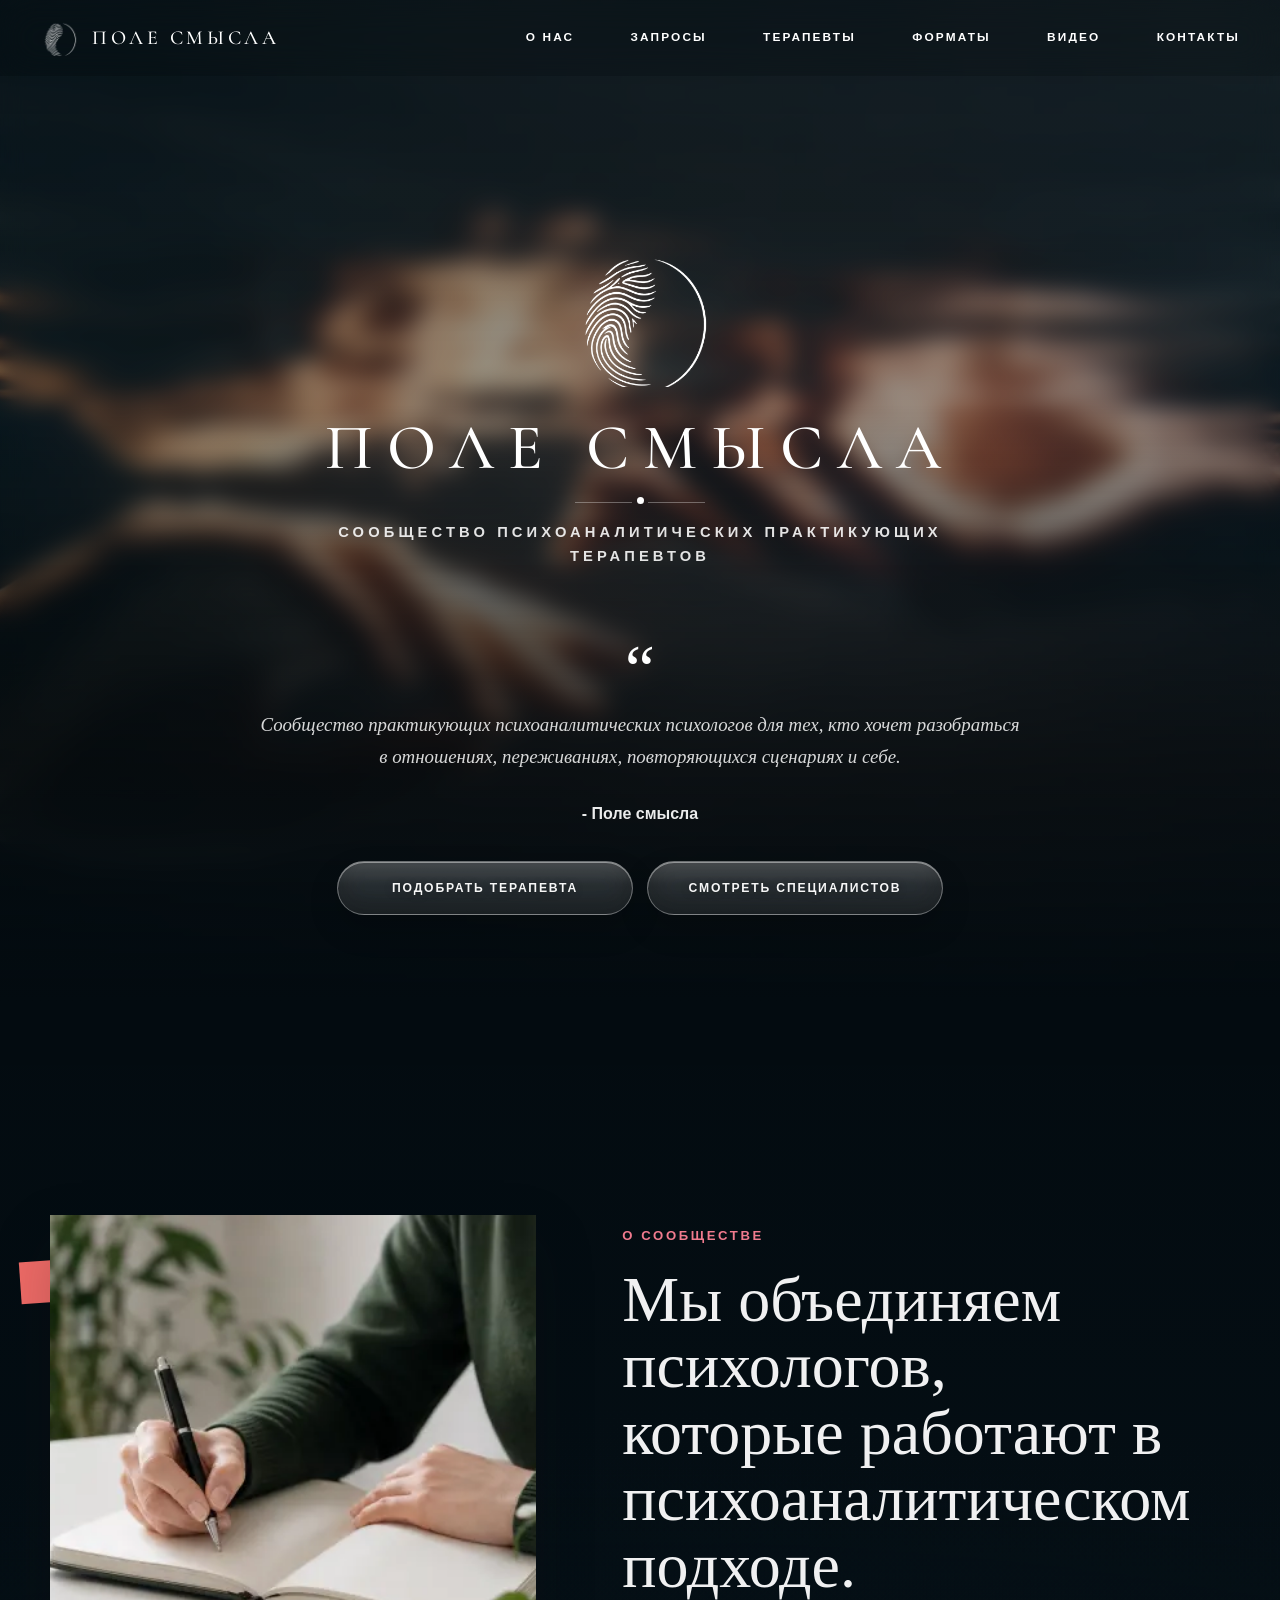
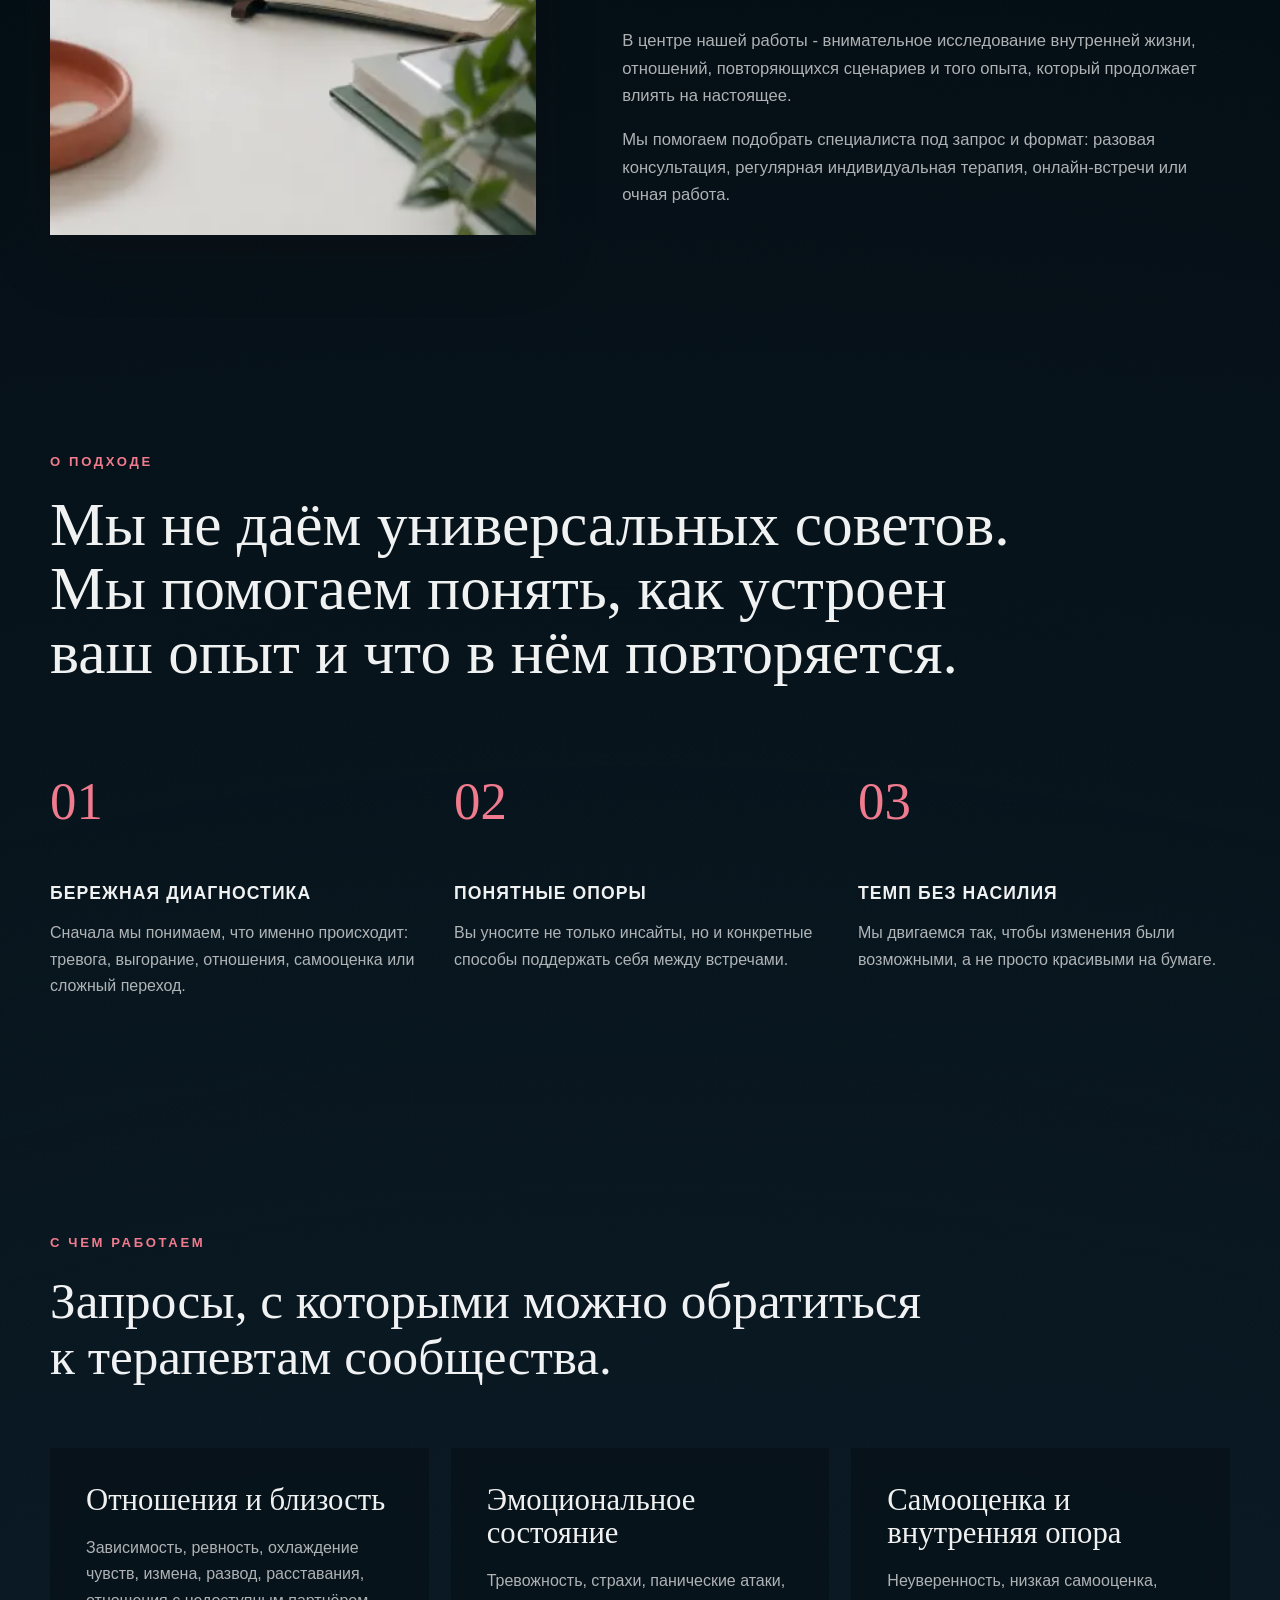
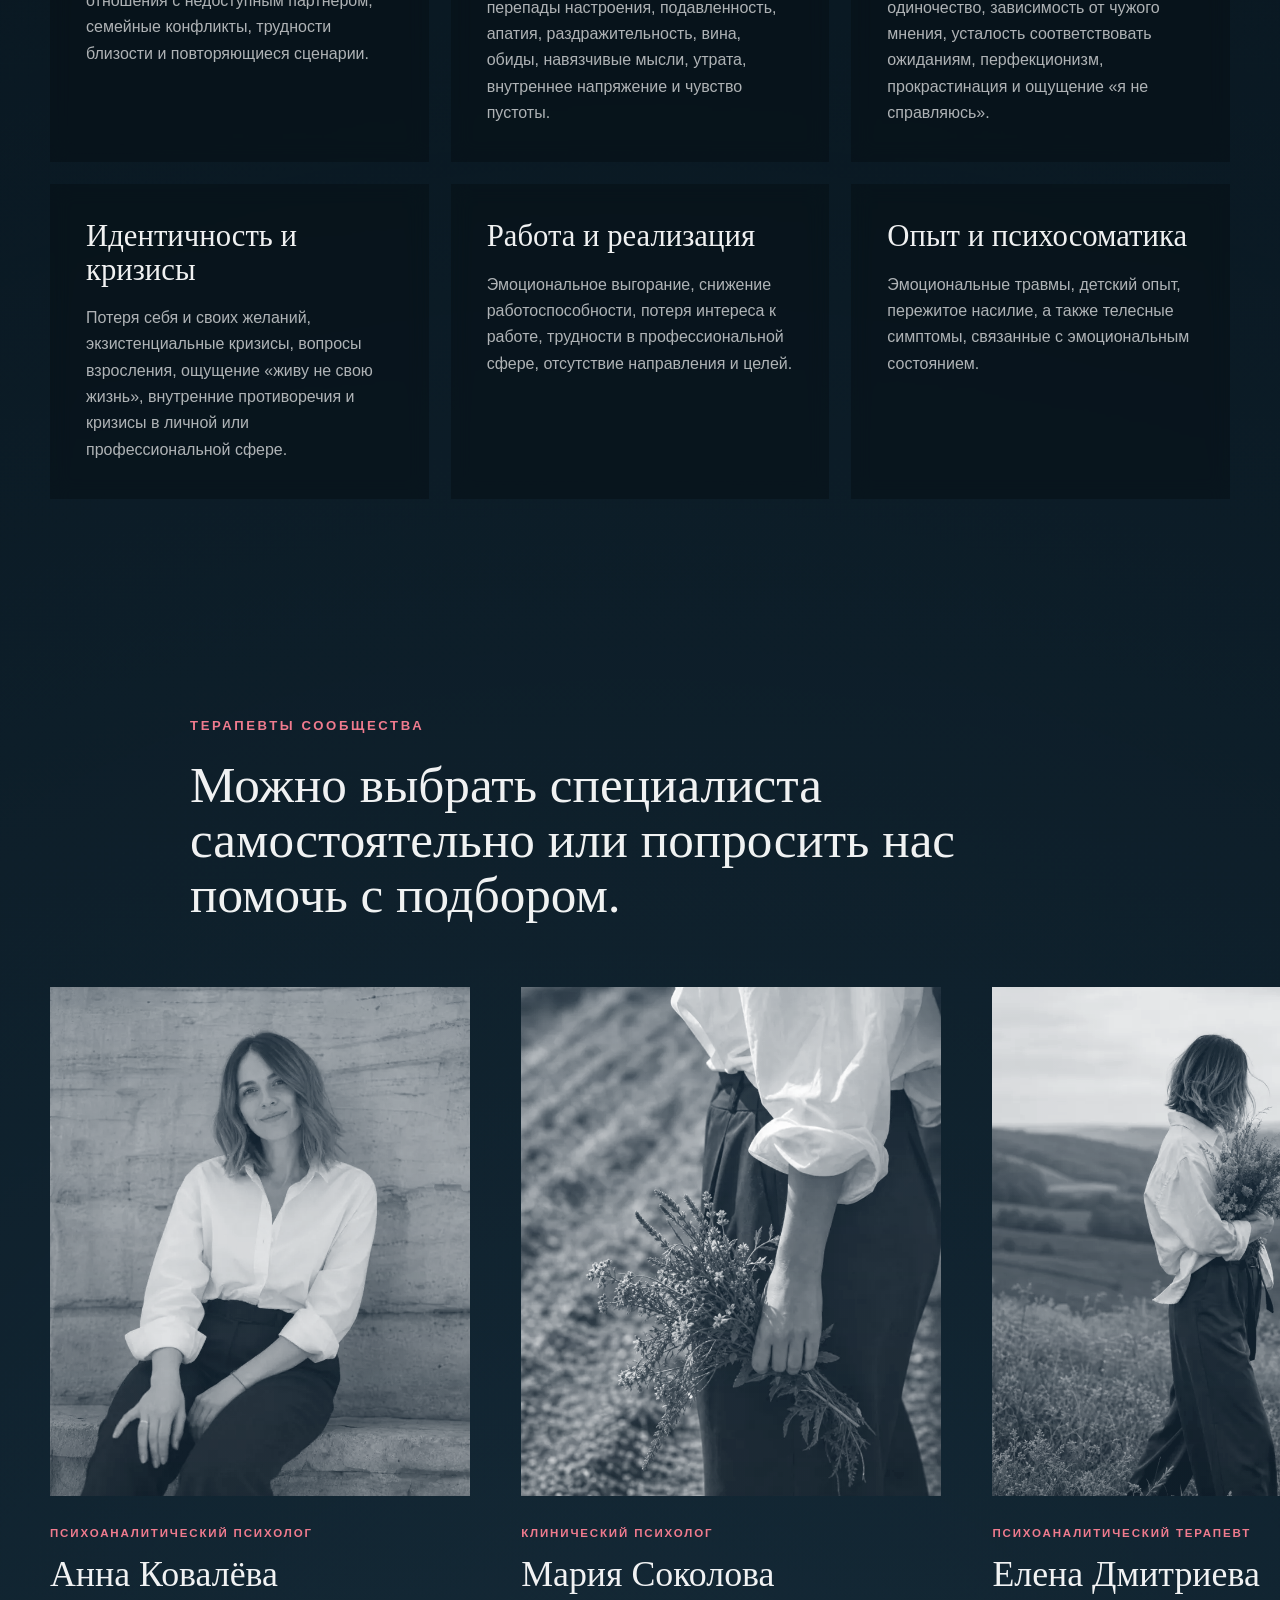
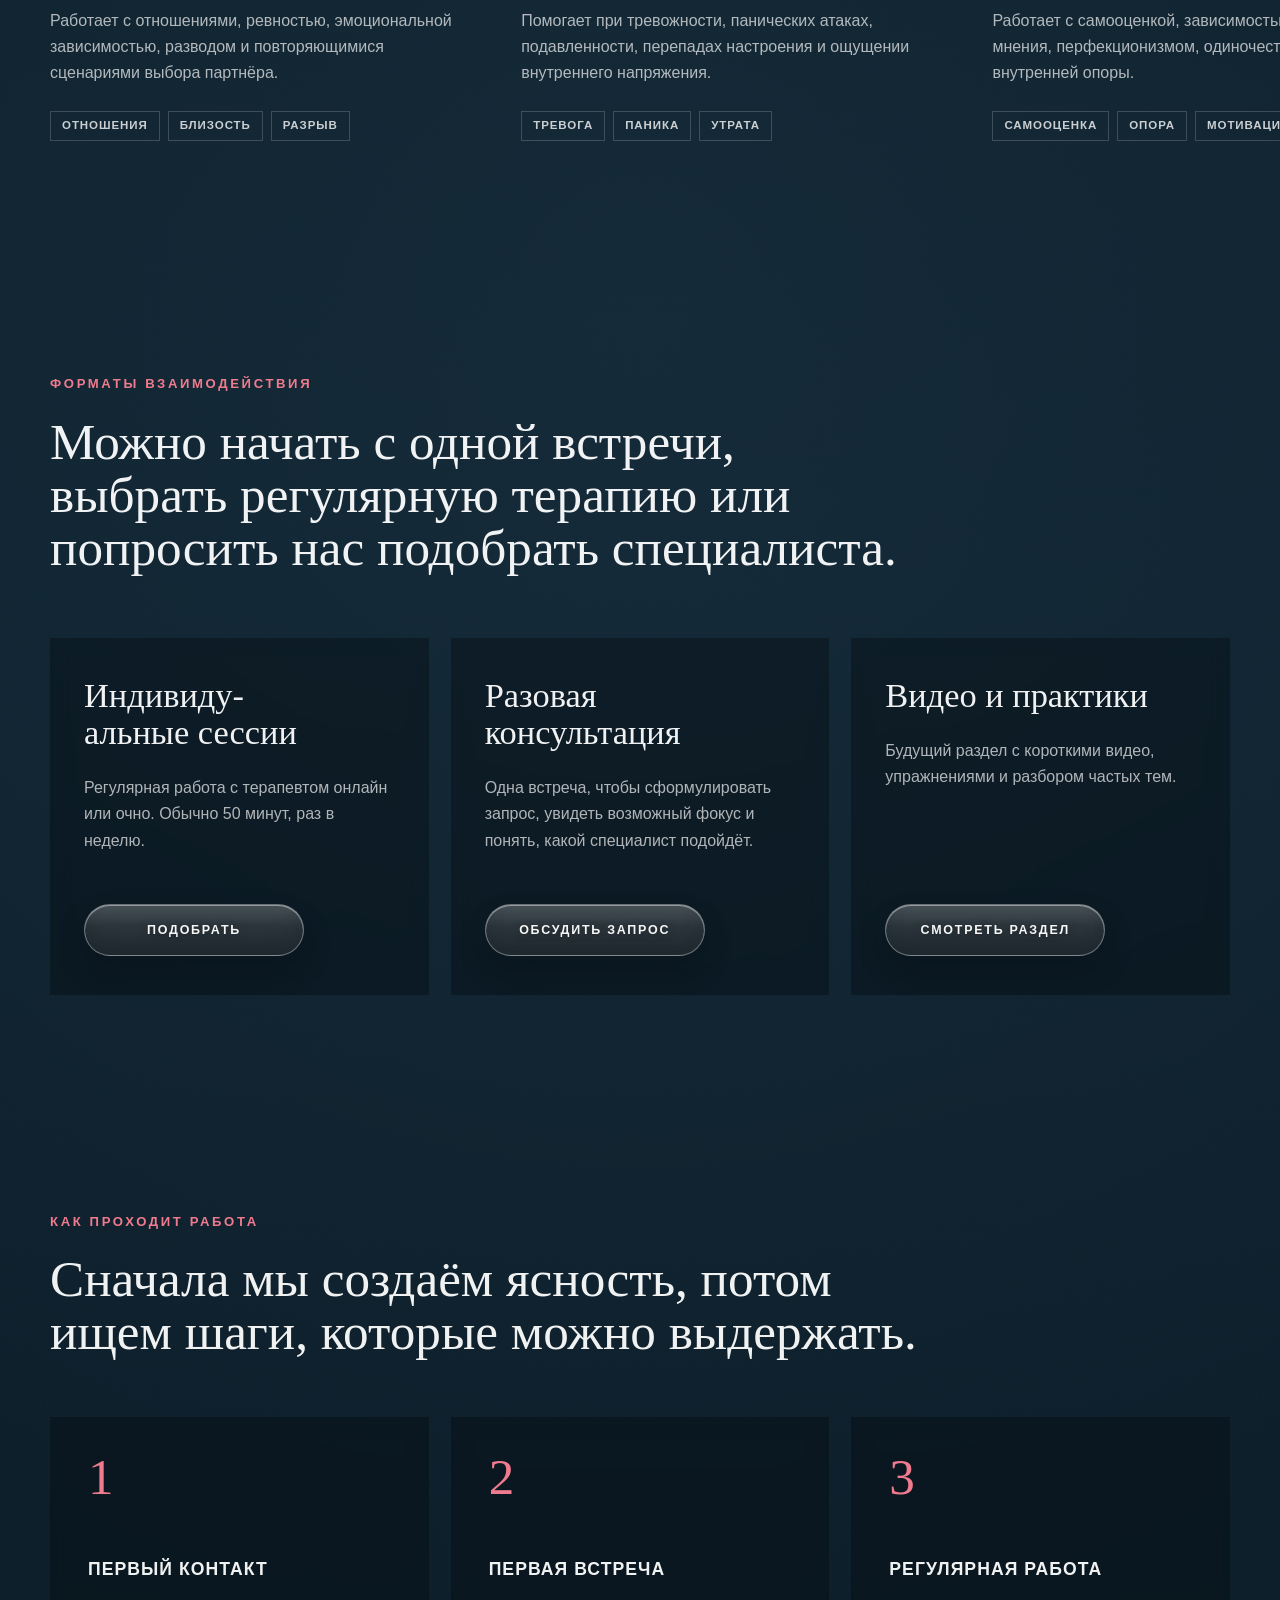
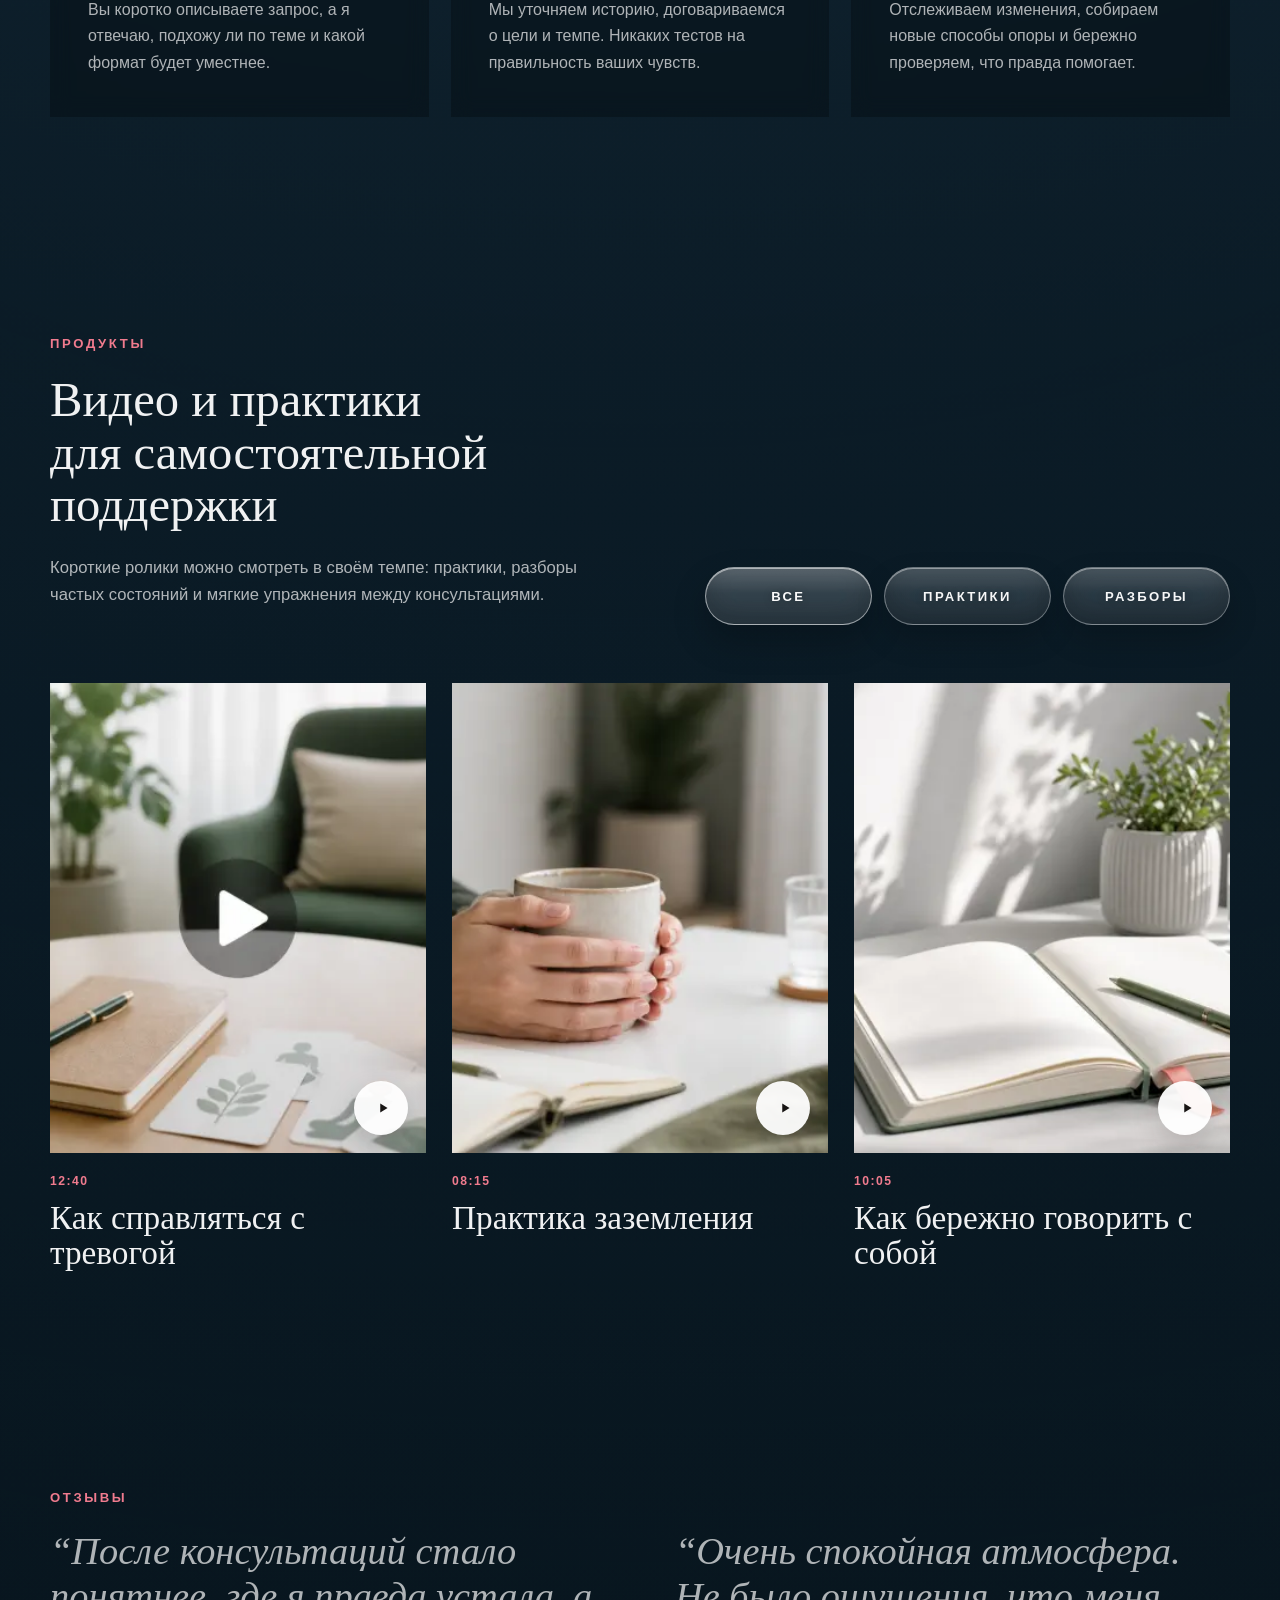
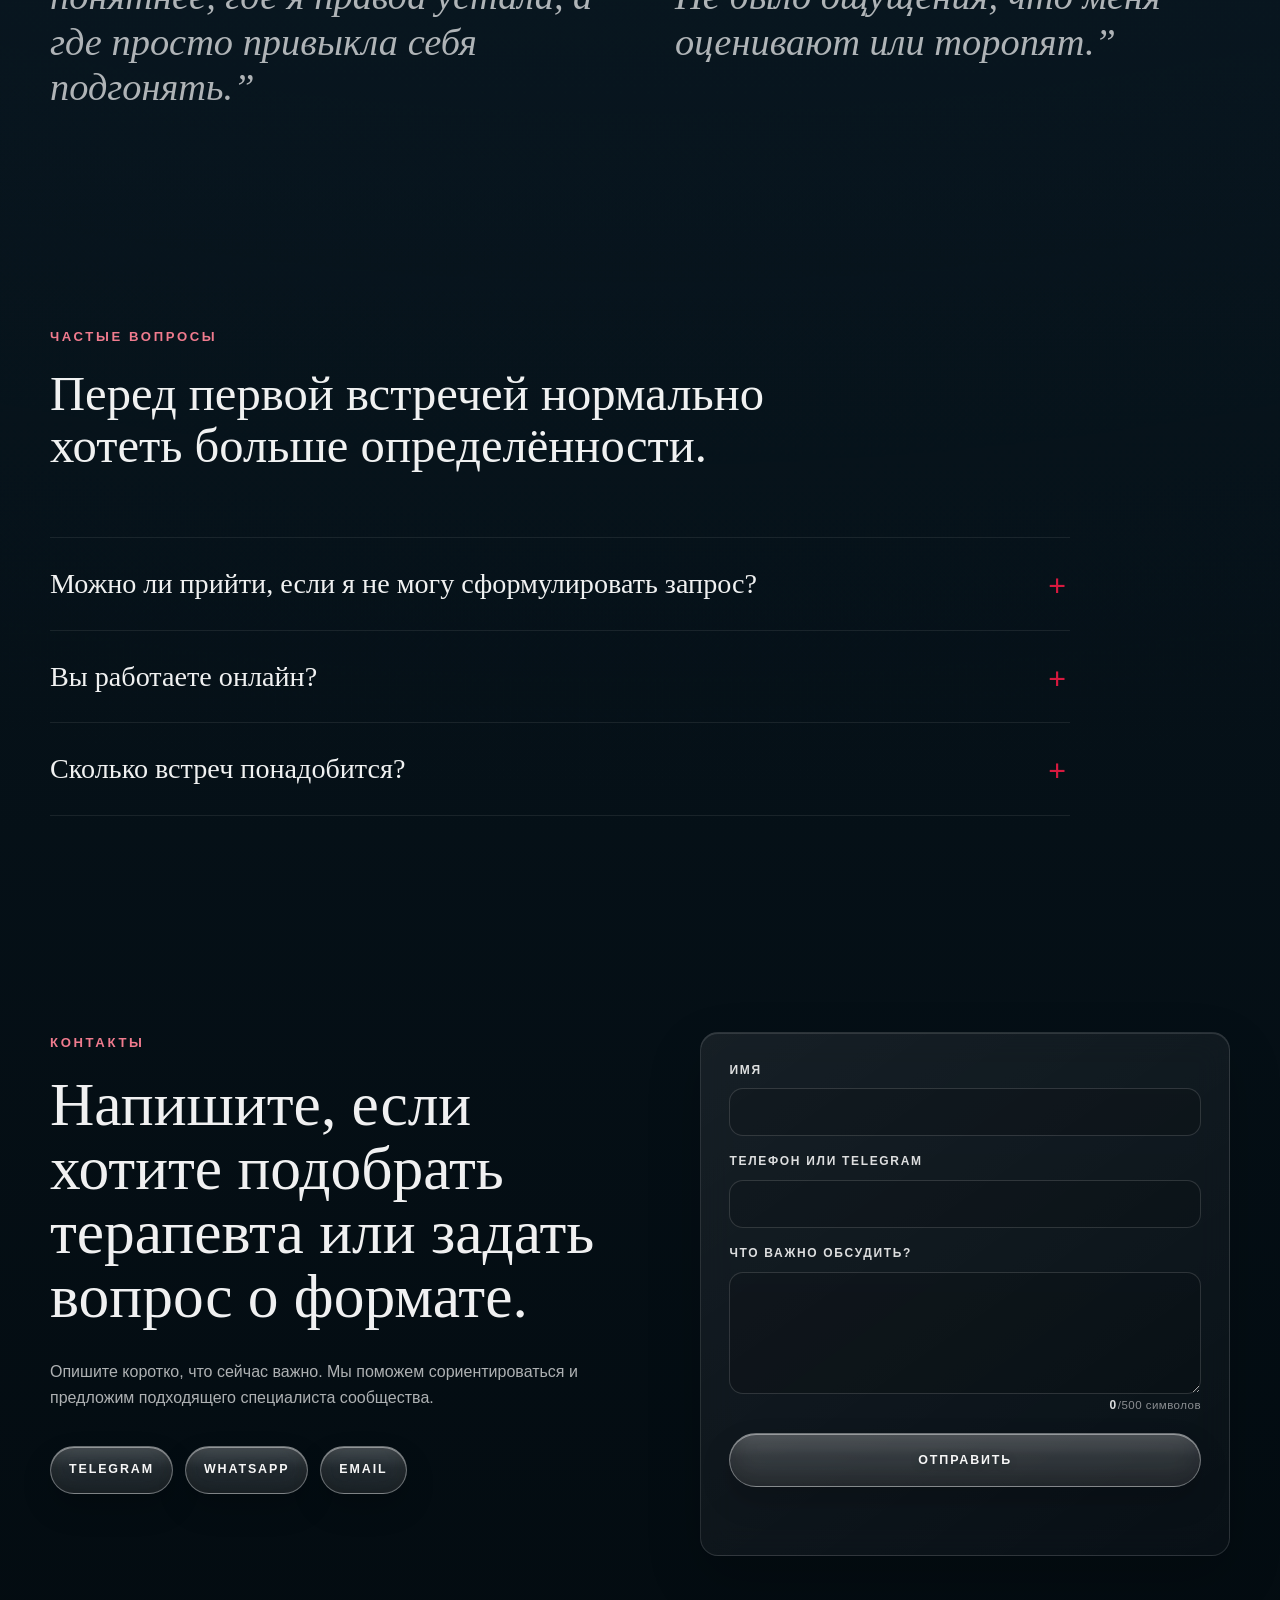
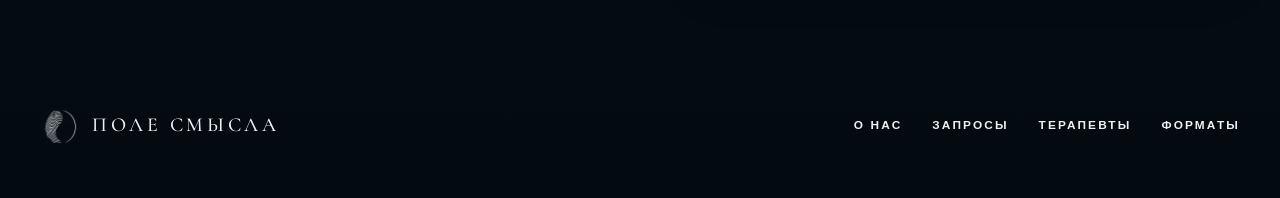
==== index.html @ 4d062af4 "Fix GitHub Pages structure" ====
<!doctype html>
<html lang="ru">
  <head>
    <meta charset="UTF-8" />
    <meta name="viewport" content="width=device-width, initial-scale=1.0" />
    <meta
      name="description"
      content="Поле смысла - сообщество практикующих психоаналитических психологов. Подбор специалиста, индивидуальная терапия, консультации и поддерживающие материалы."
    />
    <meta name="theme-color" content="#030b10" />
    <title>Поле смысла - психоаналитические психологи</title>
    <link rel="preconnect" href="https://fonts.googleapis.com" />
    <link rel="preconnect" href="https://fonts.gstatic.com" crossorigin />
    <link rel="preload" as="image" href="assets/optimized/hero-water-bg-900.webp" media="(max-width: 640px)" />
    <link rel="preload" as="image" href="assets/optimized/hero-water-bg.webp" media="(min-width: 641px)" />
    <style>
      html,
      body {
        margin: 0;
        background: #030b10;
        color-scheme: dark;
      }

      .hero {
        min-height: 100svh;
        padding: 92px 20px 150px;
        overflow: hidden;
        background: #030b10 url("assets/optimized/hero-water-bg.webp") center center / cover no-repeat;
        text-align: center;
      }

      @media (max-width: 640px) {
        .hero {
          min-height: 100svh;
          padding: 92px 20px 76px;
          background-image: url("assets/optimized/hero-water-bg-900.webp");
        }
      }
    </style>
    <link
      href="https://fonts.googleapis.com/css2?family=Cormorant+Garamond:wght@400;500;600&display=swap"
      rel="stylesheet"
    />
    <link rel="stylesheet" href="styles.css?v=20260528-31" />
  </head>
  <body>
    <header class="site-header" data-header>
      <a class="brand" href="#top" aria-label="Поле смысла">
        <img class="brand-mark" src="assets/optimized/logo-pole-smysla-transparent-small.png" alt="" width="40" height="40" />
        <span>Поле смысла</span>
      </a>

      <nav class="main-nav" data-nav aria-label="Основная навигация">
        <a href="#about">О нас</a>
        <a href="#specialties">Запросы</a>
        <a href="#therapists">Терапевты</a>
        <a href="#formats">Форматы</a>
        <a href="#videos">Видео</a>
        <a href="#contacts">Контакты</a>
      </nav>

      <button class="menu-toggle" type="button" data-menu-toggle aria-label="Открыть меню" aria-expanded="false">
        <span></span>
        <span></span>
      </button>
    </header>

    <main id="top">
      <section class="hero">
        <div class="collage" aria-label="Фотоколлаж Поле смысла">
          <figure class="collage-photo photo-left">
            <picture>
              <source
                type="image/webp"
                srcset="assets/optimized/collage-left-bw-720.webp 720w, assets/optimized/collage-left-bw.webp 1023w"
                sizes="(max-width: 640px) 42vw, 250px"
              />
              <img
                src="assets/collage-left-bw.png"
                alt="Чёрно-белая фотография с букетом полевых трав"
                decoding="async"
                fetchpriority="high"
              />
            </picture>
          </figure>
          <figure class="collage-photo photo-right">
            <picture>
              <source
                type="image/webp"
                srcset="assets/optimized/collage-right-bw-720.webp 720w, assets/optimized/collage-right-bw.webp 1024w"
                sizes="(max-width: 640px) 47vw, 340px"
              />
              <img
                src="assets/collage-right-bw.png"
                alt="Чёрно-белая прогулочная фотография с травами"
                decoding="async"
                fetchpriority="high"
              />
            </picture>
          </figure>
          <figure class="collage-photo photo-center">
            <picture>
              <source
                type="image/webp"
                srcset="assets/optimized/collage-portrait-720.webp 720w, assets/optimized/collage-portrait.webp 1040w"
                sizes="(max-width: 640px) 51vw, 330px"
              />
              <img
                src="assets/collage-portrait.png"
                alt="Портрет психолога в спокойной авторской съёмке"
                decoding="async"
                fetchpriority="high"
              />
            </picture>
          </figure>
        </div>

        <div class="hero-lockup" aria-label="Поле смысла">
          <img class="logo-emblem" src="assets/optimized/logo-pole-smysla-transparent.png" alt="" width="160" height="160" />
          <p class="logo-title">Поле смысла</p>
          <p class="logo-subtitle">сообщество психоаналитических практикующих терапевтов</p>
        </div>

        <blockquote class="hero-quote">
          <span aria-hidden="true">“</span>
          <p>
            Сообщество практикующих психоаналитических психологов для тех, кто хочет
            разобраться в отношениях, переживаниях, повторяющихся сценариях и себе.
          </p>
          <cite>- Поле смысла</cite>
        </blockquote>

        <div class="hero-actions" aria-label="Основные действия">
          <a class="button-link button-link-primary" href="#contacts">Подобрать терапевта</a>
          <a class="button-link" href="#therapists">Смотреть специалистов</a>
        </div>

      </section>

      <section class="about section" id="about">
        <div class="paint-mark" aria-hidden="true"></div>
        <figure class="about-photo">
          <picture>
            <source
              type="image/webp"
              srcset="assets/optimized/about-notes-720.webp 720w, assets/optimized/about-notes.webp 1536w"
              sizes="(max-width: 980px) 100vw, 520px"
            />
            <img
              src="assets/about-notes.png"
              alt="Заметки и спокойная рабочая атмосфера консультации"
              loading="lazy"
              decoding="async"
            />
          </picture>
        </figure>

        <div class="about-copy">
          <p class="section-kicker">о сообществе</p>
          <h1>Мы объединяем психологов, которые работают в психоаналитическом подходе.</h1>
          <p>
            В центре нашей работы - внимательное исследование внутренней жизни,
            отношений, повторяющихся сценариев и того опыта, который продолжает
            влиять на настоящее.
          </p>
          <p>
            Мы помогаем подобрать специалиста под запрос и формат: разовая
            консультация, регулярная индивидуальная терапия, онлайн-встречи или очная
            работа.
          </p>
        </div>
      </section>

      <section class="approach section" id="approach">
        <div class="wide-copy">
          <p class="section-kicker">о подходе</p>
          <h2>Мы не даём универсальных советов. Мы помогаем понять, как устроен ваш опыт и что в нём повторяется.</h2>
        </div>

        <div class="approach-list">
          <article>
            <span>01</span>
            <h3>Бережная диагностика</h3>
            <p>Сначала мы понимаем, что именно происходит: тревога, выгорание, отношения, самооценка или сложный переход.</p>
          </article>
          <article>
            <span>02</span>
            <h3>Понятные опоры</h3>
            <p>Вы уносите не только инсайты, но и конкретные способы поддержать себя между встречами.</p>
          </article>
          <article>
            <span>03</span>
            <h3>Темп без насилия</h3>
            <p>Мы двигаемся так, чтобы изменения были возможными, а не просто красивыми на бумаге.</p>
          </article>
        </div>
      </section>

      <section class="specialties section" id="specialties">
        <div class="specialties-heading">
          <p class="section-kicker">с чем работаем</p>
          <h2>Запросы, с которыми можно обратиться к терапевтам сообщества.</h2>
        </div>

        <div class="specialty-grid">
          <article>
            <h3>Отношения и близость</h3>
            <p>Зависимость, ревность, охлаждение чувств, измена, развод, расставания, отношения с недоступным партнёром, семейные конфликты, трудности близости и повторяющиеся сценарии.</p>
          </article>
          <article>
            <h3>Эмоциональное состояние</h3>
            <p>Тревожность, страхи, панические атаки, перепады настроения, подавленность, апатия, раздражительность, вина, обиды, навязчивые мысли, утрата, внутреннее напряжение и чувство пустоты.</p>
          </article>
          <article>
            <h3>Самооценка и внутренняя опора</h3>
            <p>Неуверенность, низкая самооценка, одиночество, зависимость от чужого мнения, усталость соответствовать ожиданиям, перфекционизм, прокрастинация и ощущение «я не справляюсь».</p>
          </article>
          <article>
            <h3>Идентичность и кризисы</h3>
            <p>Потеря себя и своих желаний, экзистенциальные кризисы, вопросы взросления, ощущение «живу не свою жизнь», внутренние противоречия и кризисы в личной или профессиональной сфере.</p>
          </article>
          <article>
            <h3>Работа и реализация</h3>
            <p>Эмоциональное выгорание, снижение работоспособности, потеря интереса к работе, трудности в профессиональной сфере, отсутствие направления и целей.</p>
          </article>
          <article>
            <h3>Опыт и психосоматика</h3>
            <p>Эмоциональные травмы, детский опыт, пережитое насилие, а также телесные симптомы, связанные с эмоциональным состоянием.</p>
          </article>
        </div>
      </section>

      <section class="therapists section" id="therapists">
        <div class="therapists-heading">
          <p class="section-kicker">терапевты сообщества</p>
          <h2>Можно выбрать специалиста самостоятельно или попросить нас помочь с подбором.</h2>
        </div>

        <div class="therapist-grid" aria-label="Список терапевтов, прокручивается горизонтально">
          <article>
            <figure class="therapist-media">
              <picture>
                <source
                  type="image/webp"
                  srcset="assets/optimized/collage-portrait-720.webp 720w, assets/optimized/collage-portrait.webp 1040w"
                  sizes="(max-width: 640px) 74vw, 360px"
                />
                <img src="assets/collage-portrait.png" alt="Портрет терапевта" loading="lazy" decoding="async" />
              </picture>
            </figure>
            <div class="therapist-copy">
              <p class="therapist-role">психоаналитический психолог</p>
              <h3>Анна Ковалёва</h3>
              <p>Работает с отношениями, ревностью, эмоциональной зависимостью, разводом и повторяющимися сценариями выбора партнёра.</p>
              <div class="therapist-tags" aria-label="Темы работы">
                <span>отношения</span>
                <span>близость</span>
                <span>разрыв</span>
              </div>
            </div>
          </article>
          <article>
            <figure class="therapist-media">
              <picture>
                <source
                  type="image/webp"
                  srcset="assets/optimized/collage-left-bw-720.webp 720w, assets/optimized/collage-left-bw.webp 1023w"
                  sizes="(max-width: 640px) 74vw, 360px"
                />
                <img src="assets/collage-left-bw.png" alt="Портрет терапевта" loading="lazy" decoding="async" />
              </picture>
            </figure>
            <div class="therapist-copy">
              <p class="therapist-role">клинический психолог</p>
              <h3>Мария Соколова</h3>
              <p>Помогает при тревожности, панических атаках, подавленности, перепадах настроения и ощущении внутреннего напряжения.</p>
              <div class="therapist-tags" aria-label="Темы работы">
                <span>тревога</span>
                <span>паника</span>
                <span>утрата</span>
              </div>
            </div>
          </article>
          <article>
            <figure class="therapist-media">
              <picture>
                <source
                  type="image/webp"
                  srcset="assets/optimized/collage-right-bw-720.webp 720w, assets/optimized/collage-right-bw.webp 1024w"
                  sizes="(max-width: 640px) 74vw, 360px"
                />
                <img src="assets/collage-right-bw.png" alt="Портрет терапевта" loading="lazy" decoding="async" />
              </picture>
            </figure>
            <div class="therapist-copy">
              <p class="therapist-role">психоаналитический терапевт</p>
              <h3>Елена Дмитриева</h3>
              <p>Работает с самооценкой, зависимостью от чужого мнения, перфекционизмом, одиночеством и поиском внутренней опоры.</p>
              <div class="therapist-tags" aria-label="Темы работы">
                <span>самооценка</span>
                <span>опора</span>
                <span>мотивация</span>
              </div>
            </div>
          </article>
          <article>
            <figure class="therapist-media">
              <picture>
                <source
                  type="image/webp"
                  srcset="assets/optimized/about-notes-720.webp 720w, assets/optimized/about-notes.webp 1536w"
                  sizes="(max-width: 640px) 74vw, 360px"
                />
                <img src="assets/about-notes.png" alt="Спокойная рабочая атмосфера консультации" loading="lazy" decoding="async" />
              </picture>
            </figure>
            <div class="therapist-copy">
              <p class="therapist-role">практикующий психолог</p>
              <h3>Игорь Мельников</h3>
              <p>Сопровождает кризисы идентичности, выгорание, потерю смысла, профессиональные трудности и психосоматические проявления.</p>
              <div class="therapist-tags" aria-label="Темы работы">
                <span>кризисы</span>
                <span>работа</span>
                <span>психосоматика</span>
              </div>
            </div>
          </article>
        </div>
      </section>

      <section class="formats section" id="formats">
        <div class="formats-heading">
          <p class="section-kicker">форматы взаимодействия</p>
          <h2>Можно начать с одной встречи, выбрать регулярную терапию или попросить нас подобрать специалиста.</h2>
        </div>

        <div class="format-grid">
          <article>
            <h2>Индивиду&shy;альные сессии</h2>
            <p>Регулярная работа с терапевтом онлайн или очно. Обычно 50 минут, раз в неделю.</p>
            <a href="#contacts">Подобрать</a>
          </article>
          <article>
            <h2>Разовая консуль&shy;тация</h2>
            <p>Одна встреча, чтобы сформулировать запрос, увидеть возможный фокус и понять, какой специалист подойдёт.</p>
            <a href="#contacts">Обсудить запрос</a>
          </article>
          <article>
            <h2>Видео и практики</h2>
            <p>Будущий раздел с короткими видео, упражнениями и разбором частых тем.</p>
            <a href="#videos">Смотреть раздел</a>
          </article>
        </div>
      </section>

      <section class="process section" id="process">
        <div class="process-heading">
          <p class="section-kicker">как проходит работа</p>
          <h2>Сначала мы создаём ясность, потом ищем шаги, которые можно выдержать.</h2>
        </div>

        <div class="process-steps" aria-label="Этапы работы">
          <article>
            <span>1</span>
            <h3>Первый контакт</h3>
            <p>Вы коротко описываете запрос, а я отвечаю, подхожу ли по теме и какой формат будет уместнее.</p>
          </article>
          <article>
            <span>2</span>
            <h3>Первая встреча</h3>
            <p>Мы уточняем историю, договариваемся о цели и темпе. Никаких тестов на правильность ваших чувств.</p>
          </article>
          <article>
            <span>3</span>
            <h3>Регулярная работа</h3>
            <p>Отслеживаем изменения, собираем новые способы опоры и бережно проверяем, что правда помогает.</p>
          </article>
        </div>
      </section>

      <section class="videos section" id="videos">
        <div class="video-head">
          <div class="video-intro">
            <p class="section-kicker">продукты</p>
            <h2>Видео и практики для самостоятельной поддержки</h2>
            <p>
              Короткие ролики можно смотреть в своём темпе: практики, разборы
              частых состояний и мягкие упражнения между консультациями.
            </p>
          </div>

          <div class="filter-tabs" role="tablist" aria-label="Фильтр видео">
            <button class="is-active" type="button" data-filter="all">Все</button>
            <button type="button" data-filter="practice">Практики</button>
            <button type="button" data-filter="talk">Разборы</button>
          </div>
        </div>

        <div class="video-grid">
          <article class="video-card" data-category="talk">
            <div class="video-frame">
              <picture>
                <source
                  type="image/webp"
                  srcset="assets/optimized/video-anxiety-720.webp 720w, assets/optimized/video-anxiety.webp 1672w"
                  sizes="(max-width: 980px) 100vw, 376px"
                />
                <img src="assets/video-anxiety.png" alt="Превью видео о тревоге" loading="lazy" decoding="async" />
              </picture>
              <button class="video-play" type="button" data-video-button aria-label="Открыть видео Как справляться с тревогой">
                <svg viewBox="0 0 24 24" aria-hidden="true">
                  <path d="M9 7v10l8-5z" />
                </svg>
              </button>
            </div>
            <span>12:40</span>
            <h3>Как справляться с тревогой</h3>
          </article>

          <article class="video-card" data-category="practice">
            <div class="video-frame">
              <picture>
                <source
                  type="image/webp"
                  srcset="assets/optimized/video-grounding-720.webp 720w, assets/optimized/video-grounding.webp 1672w"
                  sizes="(max-width: 980px) 100vw, 376px"
                />
                <img src="assets/video-grounding.png" alt="Превью практики заземления" loading="lazy" decoding="async" />
              </picture>
              <button class="video-play" type="button" data-video-button aria-label="Открыть видео Практика заземления">
                <svg viewBox="0 0 24 24" aria-hidden="true">
                  <path d="M9 7v10l8-5z" />
                </svg>
              </button>
            </div>
            <span>08:15</span>
            <h3>Практика заземления</h3>
          </article>

          <article class="video-card" data-category="practice">
            <div class="video-frame">
              <picture>
                <source
                  type="image/webp"
                  srcset="assets/optimized/video-compassion-720.webp 720w, assets/optimized/video-compassion.webp 1672w"
                  sizes="(max-width: 980px) 100vw, 376px"
                />
                <img
                  src="assets/video-compassion.png"
                  alt="Превью видео о бережном разговоре с собой"
                  loading="lazy"
                  decoding="async"
                />
              </picture>
              <button class="video-play" type="button" data-video-button aria-label="Открыть видео Как бережно говорить с собой">
                <svg viewBox="0 0 24 24" aria-hidden="true">
                  <path d="M9 7v10l8-5z" />
                </svg>
              </button>
            </div>
            <span>10:05</span>
            <h3>Как бережно говорить с собой</h3>
          </article>
        </div>
      </section>

      <section class="reviews section">
        <p class="section-kicker">отзывы</p>
        <div class="review-grid">
          <blockquote>
            <p>“После консультаций стало понятнее, где я правда устала, а где просто привыкла себя подгонять.”</p>
          </blockquote>
          <blockquote>
            <p>“Очень спокойная атмосфера. Не было ощущения, что меня оценивают или торопят.”</p>
          </blockquote>
        </div>
      </section>

      <section class="faq section" id="faq">
        <div class="faq-copy">
          <p class="section-kicker">частые вопросы</p>
          <h2>Перед первой встречей нормально хотеть больше определённости.</h2>
        </div>

        <div class="faq-list">
          <details>
            <summary>Можно ли прийти, если я не могу сформулировать запрос?</summary>
            <p>Да. Иногда первая задача как раз в том, чтобы отделить усталость, тревогу, отношения и ожидания других людей друг от друга.</p>
          </details>
          <details>
            <summary>Вы работаете онлайн?</summary>
            <p>Да, можно выбрать онлайн-встречу. Важно только спокойное место, где вы сможете говорить без спешки и постоянных отвлечений.</p>
          </details>
          <details>
            <summary>Сколько встреч понадобится?</summary>
            <p>Это зависит от запроса. После первой консультации можно договориться о коротком фокусном формате или о более регулярной работе.</p>
          </details>
        </div>
      </section>

      <section class="contact section" id="contacts">
        <div class="contact-copy">
          <p class="section-kicker">контакты</p>
          <h2>Напишите, если хотите подобрать терапевта или задать вопрос о формате.</h2>
          <p>Опишите коротко, что сейчас важно. Мы поможем сориентироваться и предложим подходящего специалиста сообщества.</p>
          <div class="contact-links" data-contact-links aria-label="Контакты">
            <a class="is-selected" href="https://t.me/" target="_blank" rel="noreferrer">Telegram</a>
            <a href="https://wa.me/" target="_blank" rel="noreferrer">WhatsApp</a>
            <a href="mailto:hello@example.com">Email</a>
          </div>
        </div>

        <form class="contact-form" data-contact-form>
          <label>
            <span>Имя</span>
            <input type="text" name="name" autocomplete="name" required />
          </label>
          <label>
            <span>Телефон или Telegram</span>
            <input type="text" name="contact" autocomplete="tel" required />
          </label>
          <label>
            <span>Что важно обсудить?</span>
            <textarea name="message" rows="4" maxlength="500" data-message-field></textarea>
            <small class="field-hint"><span data-message-count>0</span>/500 символов</small>
          </label>
          <button type="submit">Отправить</button>
          <p class="form-status" data-form-status role="status" aria-live="polite"></p>
        </form>
      </section>
    </main>

    <footer class="site-footer">
      <a class="brand" href="#top">
        <img class="brand-mark" src="assets/optimized/logo-pole-smysla-transparent-small.png" alt="" width="40" height="40" />
        <span>Поле смысла</span>
      </a>
      <nav aria-label="Навигация в подвале">
        <a href="#about">О нас</a>
        <a href="#specialties">Запросы</a>
        <a href="#therapists">Терапевты</a>
        <a href="#formats">Форматы</a>
      </nav>
    </footer>

    <div class="video-modal" data-video-modal hidden>
      <div class="modal-panel" role="dialog" aria-modal="true" aria-labelledby="video-modal-title">
        <button class="modal-close" type="button" data-modal-close aria-label="Закрыть окно">
          <svg viewBox="0 0 24 24" aria-hidden="true">
            <path d="M6 6l12 12M18 6 6 18" />
          </svg>
        </button>
        <h2 id="video-modal-title">Видео скоро появится</h2>
        <p data-video-modal-copy>Когда ролики будут готовы, сюда можно подключить YouTube, Vimeo или локальные видеофайлы.</p>
      </div>
    </div>

    <script src="script.js?v=20260528-31"></script>
  </body>
</html>
---- styles.css ----
:root {
  --bg: #fffefe;
  --ink: #171413;
  --muted: #66605c;
  --line: #e8e2de;
  --red: #d7193f;
  --red-soft: #ef6b67;
  --paper: #ffffff;
  --shadow: 0 24px 54px rgba(23, 20, 19, 0.22);
  --max: 1180px;
  --page-pad: clamp(18px, 4vw, 40px);
}

* {
  box-sizing: border-box;
}

html {
  background-color: #030b10;
  background-image:
    radial-gradient(circle at 50% 52%, rgba(42, 66, 81, 0.3) 0%, rgba(12, 28, 39, 0.5) 34%, rgba(3, 11, 16, 0) 72%),
    linear-gradient(180deg, #030b10 0%, #030b10 10%, #07141c 28%, #0d2230 55%, #030b10 100%);
  scroll-behavior: smooth;
  overflow-x: hidden;
}

body {
  margin: 0;
  background-color: #030b10;
  background-image:
    radial-gradient(circle at 50% 52%, rgba(42, 66, 81, 0.3) 0%, rgba(12, 28, 39, 0.5) 34%, rgba(3, 11, 16, 0) 72%),
    linear-gradient(180deg, #030b10 0%, #030b10 10%, #07141c 28%, #0d2230 55%, #030b10 100%);
  color: var(--ink);
  font-family:
    Arial, Helvetica, ui-sans-serif, system-ui, -apple-system, BlinkMacSystemFont,
    "Segoe UI", sans-serif;
  font-size: 16px;
  line-height: 1.65;
  overflow-x: hidden;
}

main,
.site-footer {
  background: transparent;
}

body,
button,
input,
textarea {
  -webkit-font-smoothing: antialiased;
  text-rendering: optimizeLegibility;
}

body.menu-open,
body.modal-open {
  overflow: hidden;
}

img {
  display: block;
  width: 100%;
  height: 100%;
  object-fit: cover;
}

picture {
  display: block;
  width: 100%;
  height: 100%;
}

a {
  color: inherit;
  text-decoration: none;
}

button,
input,
textarea {
  font: inherit;
}

button {
  cursor: pointer;
}

.site-header {
  position: fixed;
  z-index: 20;
  top: 0;
  left: 0;
  display: grid;
  grid-template-columns: auto 1fr auto;
  align-items: center;
  width: 100%;
  min-height: 76px;
  padding-right: max(var(--page-pad), calc((100vw - 1300px) / 2));
  padding-left: max(var(--page-pad), calc((100vw - 1300px) / 2));
  color: var(--paper);
}

.site-header::before {
  position: absolute;
  inset: 0;
  z-index: -1;
  background: rgba(5, 8, 10, 0.16);
  backdrop-filter: blur(18px);
  -webkit-backdrop-filter: blur(18px);
  content: "";
}

.brand {
  display: inline-flex;
  align-items: center;
  gap: 14px;
  font-family: "Cormorant Garamond", Cormorant, Georgia, "Times New Roman", serif;
  font-weight: 500;
  font-size: clamp(1.08rem, 1.55vw, 1.45rem);
  letter-spacing: 0.18em;
  text-transform: uppercase;
  white-space: nowrap;
}

.brand-mark {
  flex: 0 0 auto;
  width: 38px;
  height: 38px;
  border-radius: 50%;
  filter: invert(1);
  object-fit: contain;
}

.logo-emblem {
  width: clamp(96px, 12vw, 150px);
  height: clamp(96px, 12vw, 150px);
  margin: 0 auto 24px;
  filter: invert(1);
  object-fit: contain;
  object-position: center;
  background: transparent;
}

.hero-lockup {
  position: relative;
  z-index: 3;
  width: min(760px, 92vw);
  margin: 150px auto 88px;
  text-align: center;
}

.logo-title {
  margin: 0 auto 18px;
  color: var(--paper);
  font-family: "Cormorant Garamond", Cormorant, Georgia, "Times New Roman", serif;
  font-weight: 500;
  font-size: clamp(2.1rem, 5vw, 4.4rem);
  letter-spacing: clamp(0.18em, 1.1vw, 0.34em);
  line-height: 1;
  text-transform: uppercase;
}

.logo-subtitle {
  width: min(640px, 100%);
  margin: 0 auto;
  color: rgba(255, 255, 255, 0.88);
  font-size: clamp(0.72rem, 1.2vw, 0.92rem);
  font-weight: 700;
  letter-spacing: 0.28em;
  line-height: 1.65;
  text-transform: uppercase;
}

.logo-title::after {
  display: block;
  width: 130px;
  height: 1px;
  margin: 22px auto 0;
  background:
    linear-gradient(90deg, rgba(255, 255, 255, 0.32) 0 44%, transparent 44% 56%, rgba(255, 255, 255, 0.32) 56% 100%);
  content: "";
}

.logo-subtitle::before {
  display: block;
  width: 7px;
  height: 7px;
  margin: -24px auto 16px;
  border-radius: 50%;
  background: var(--paper);
  content: "";
}

.main-nav,
.site-footer nav {
  display: flex;
  align-items: center;
  justify-content: flex-end;
  gap: clamp(28px, 4.4vw, 70px);
  color: inherit;
  font-size: 0.74rem;
  font-weight: 700;
  letter-spacing: 0.18em;
  text-transform: uppercase;
}

.main-nav a,
.site-footer nav a {
  transition: color 180ms ease;
}

.main-nav a:hover,
.site-footer nav a:hover {
  color: var(--red);
}

.menu-toggle {
  display: none;
  width: 42px;
  height: 42px;
  place-items: center;
  border: 0;
  background: transparent;
  color: currentColor;
}

.menu-toggle span {
  display: block;
  width: 25px;
  height: 2px;
  background: currentColor;
}

.menu-toggle span + span {
  margin-top: 7px;
}

.hero {
  position: relative;
  isolation: isolate;
  min-height: 100vh;
  padding: 92px 20px 150px;
  overflow: hidden;
  background: #030b10 url("assets/optimized/hero-water-bg.webp") center center / cover no-repeat;
  text-align: center;
}

.hero::before,
.hero::after {
  position: absolute;
  inset: 0;
  z-index: -2;
  content: "";
}

.hero::before {
  inset: 0;
  background: url("assets/optimized/hero-water-bg.webp") center center / cover no-repeat;
  filter: none;
  opacity: 1;
  transform: none;
}

.hero::after {
  z-index: -1;
  background:
    linear-gradient(
      180deg,
      rgba(5, 8, 10, 0.44) 0%,
      rgba(5, 8, 10, 0.28) 38%,
      rgba(5, 8, 10, 0.78) 72%,
      #030b10 94%,
      #030b10 100%
    ),
    rgba(5, 8, 10, 0.18);
  backdrop-filter: blur(12px);
  -webkit-backdrop-filter: blur(12px);
}

.hero + .section {
  padding-top: 150px;
}

.collage {
  position: relative;
  display: none;
  width: min(780px, 88vw);
  height: min(610px, 68vw);
  min-height: 430px;
  margin: 0 auto;
}

.collage-photo {
  position: absolute;
  margin: 0;
  overflow: hidden;
  background: #ddd;
}

.photo-left {
  top: 0;
  left: 3%;
  width: 32%;
  height: 58%;
  filter: grayscale(1);
}

.photo-right {
  top: 14%;
  right: 0;
  width: 43%;
  height: 74%;
  filter: grayscale(1);
}

.photo-center {
  top: 9%;
  left: 31%;
  z-index: 2;
  width: 42%;
  height: 74%;
  border: 2px solid var(--red);
  background: var(--paper);
  box-shadow: var(--shadow);
}

.hero-quote {
  width: min(760px, calc(100% - 32px));
  margin: 0 auto;
  padding: 0;
  border: 0;
  text-align: center;
}

.hero-quote > span {
  display: block;
  margin-bottom: 26px;
  color: var(--paper);
  font-family: Georgia, "Times New Roman", serif;
  font-size: 4.2rem;
  line-height: 0.4;
}

.hero-quote p {
  margin: 0 auto 28px;
  color: rgba(255, 255, 255, 0.84);
  font-family: Georgia, "Times New Roman", serif;
  font-size: clamp(1rem, 1.6vw, 1.18rem);
  font-style: italic;
  line-height: 1.68;
}

.hero-quote cite {
  color: rgba(255, 255, 255, 0.92);
  font-style: normal;
  font-weight: 800;
}

.hero-actions {
  display: flex;
  flex-wrap: wrap;
  justify-content: center;
  gap: 14px;
  margin-top: 34px;
}

.button-link {
  position: relative;
  display: inline-flex;
  align-items: center;
  justify-content: center;
  width: min(100%, 296px);
  min-height: 54px;
  padding: 0 22px;
  overflow: hidden;
  border: 1px solid rgba(255, 255, 255, 0.28);
  border-radius: 999px;
  background:
    radial-gradient(circle at 22% 16%, rgba(255, 255, 255, 0.55), transparent 10%),
    radial-gradient(circle at 86% 14%, rgba(255, 255, 255, 0.12), transparent 18%),
    linear-gradient(145deg, rgba(255, 255, 255, 0.2), rgba(255, 255, 255, 0.045)),
    rgba(255, 255, 255, 0.08);
  box-shadow:
    inset 0 1px 0 rgba(255, 255, 255, 0.45),
    inset 0 -10px 18px rgba(0, 0, 0, 0.16),
    0 18px 40px rgba(0, 0, 0, 0.24);
  color: var(--paper);
  font-size: 0.76rem;
  font-weight: 800;
  letter-spacing: 0.15em;
  text-transform: uppercase;
  backdrop-filter: blur(18px) saturate(1.28);
  -webkit-backdrop-filter: blur(18px) saturate(1.28);
  transition:
    transform 180ms ease,
    box-shadow 180ms ease,
    background 180ms ease,
    color 180ms ease,
    border-color 180ms ease;
}

.button-link::before,
.button-link::after,
.format-grid a::before,
.format-grid a::after,
.filter-tabs button::before,
.filter-tabs button::after,
.contact-links a::before,
.contact-links a::after,
.contact-form button::before,
.contact-form button::after {
  position: absolute;
  content: "";
  pointer-events: none;
}

.button-link::before,
.format-grid a::before,
.filter-tabs button::before,
.contact-links a::before,
.contact-form button::before {
  inset: 3px 10px auto;
  height: 40%;
  border-radius: inherit;
  background: linear-gradient(180deg, rgba(255, 255, 255, 0.38), rgba(255, 255, 255, 0));
  opacity: 0.7;
}

.button-link::after,
.format-grid a::after,
.filter-tabs button::after,
.contact-links a::after,
.contact-form button::after {
  right: 14%;
  bottom: 5px;
  left: 14%;
  height: 10px;
  border-radius: 999px;
  background: radial-gradient(ellipse at center, rgba(92, 205, 255, 0.38), rgba(255, 255, 255, 0));
  filter: blur(4px);
  opacity: 0.8;
}

.button-link:hover {
  border-color: rgba(255, 255, 255, 0.55);
  background:
    radial-gradient(circle at 22% 16%, rgba(255, 255, 255, 0.62), transparent 10%),
    radial-gradient(circle at 86% 14%, rgba(255, 255, 255, 0.12), transparent 18%),
    linear-gradient(145deg, rgba(255, 255, 255, 0.26), rgba(255, 255, 255, 0.07)),
    rgba(255, 255, 255, 0.12);
  color: var(--paper);
  transform: translateY(-1px);
}

.button-link-primary {
  border-color: rgba(255, 255, 255, 0.46);
  background:
    radial-gradient(circle at 18% 18%, rgba(255, 255, 255, 0.82), transparent 12%),
    radial-gradient(circle at 82% 10%, rgba(255, 255, 255, 0.12), transparent 18%),
    linear-gradient(145deg, rgba(255, 255, 255, 0.78), rgba(255, 255, 255, 0.22)),
    rgba(255, 255, 255, 0.34);
  color: var(--paper);
}

.button-link-primary:hover {
  border-color: rgba(255, 255, 255, 0.62);
  background:
    radial-gradient(circle at 18% 18%, rgba(255, 255, 255, 0.9), transparent 12%),
    radial-gradient(circle at 82% 10%, rgba(255, 255, 255, 0.12), transparent 18%),
    linear-gradient(145deg, rgba(255, 255, 255, 0.84), rgba(255, 255, 255, 0.28)),
    rgba(255, 255, 255, 0.38);
  color: var(--paper);
}

.section {
  width: min(calc(100% - (var(--page-pad) * 2)), var(--max));
  margin: 0 auto;
  padding: 108px 0;
  scroll-margin-top: 96px;
}

.section-kicker {
  margin: 0 0 20px;
  color: var(--red);
  font-size: clamp(0.82rem, 0.9vw, 0.95rem);
  font-weight: 800;
  letter-spacing: 0.2em;
  text-transform: uppercase;
}

h1,
h2,
h3,
p {
  margin-top: 0;
}

h1,
h2 {
  font-family: Georgia, "Times New Roman", serif;
  font-weight: 400;
  letter-spacing: 0;
  line-height: 1.04;
  overflow-wrap: anywhere;
  text-wrap: balance;
}

h1 {
  margin-bottom: 28px;
  font-size: clamp(2.7rem, 5vw, 5.2rem);
}

h2 {
  margin-bottom: 30px;
  font-size: clamp(2.55rem, 4.8vw, 5rem);
}

h3 {
  margin-bottom: 12px;
  font-size: 1.1rem;
  letter-spacing: 0.06em;
  text-transform: uppercase;
}

p {
  color: var(--muted);
}

main > .section:not(.hero),
.site-footer {
  color: rgba(255, 255, 255, 0.92);
}

main > .section:not(.hero) h1,
main > .section:not(.hero) h2,
main > .section:not(.hero) h3,
.site-footer .brand,
.site-footer nav {
  color: rgba(255, 255, 255, 0.94);
}

main > .section:not(.hero) p,
main > .section:not(.hero) li {
  color: rgba(255, 255, 255, 0.68);
}

main > .section:not(.hero) .section-kicker,
main > .section:not(.hero) .approach-list span,
main > .section:not(.hero) .process-steps span,
main > .section:not(.hero) .therapist-role,
main > .section:not(.hero) .video-card span {
  color: #f07b8e;
}

.about-photo,
.format-grid article,
.specialty-grid article,
.process-steps article,
.modal-panel {
  background: rgba(5, 12, 18, 0.42);
  backdrop-filter: blur(10px);
  -webkit-backdrop-filter: blur(10px);
}

.approach-list,
.formats,
.specialties,
.therapists,
.reviews,
.faq-list,
.faq-list details,
.site-footer {
  border-color: rgba(255, 255, 255, 0.1);
}

.format-grid,
.specialty-grid,
.process-steps {
  background: transparent;
}

.format-grid a,
.filter-tabs button,
.contact-links a,
.contact-form button {
  border-color: rgba(255, 255, 255, 0.5);
  color: rgba(255, 255, 255, 0.92);
}

.format-grid a:hover,
.filter-tabs button.is-active,
.contact-form button:hover {
  border-color: rgba(255, 255, 255, 0.92);
  background: rgba(255, 255, 255, 0.92);
  color: #07141f;
}

.therapist-tags span {
  border-color: rgba(255, 255, 255, 0.18);
  color: rgba(255, 255, 255, 0.78);
}

.faq-list summary {
  color: rgba(255, 255, 255, 0.94);
}

.faq-list summary::after,
.form-status {
  color: #f07b8e;
}

.contact-form span {
  color: rgba(255, 255, 255, 0.86);
}

.contact-form input,
.contact-form textarea {
  border-bottom-color: rgba(255, 255, 255, 0.5);
  color: rgba(255, 255, 255, 0.94);
}

.contact-form input:focus,
.contact-form textarea:focus {
  border-bottom-color: rgba(255, 255, 255, 0.92);
}

.about {
  position: relative;
  display: grid;
  grid-template-columns: minmax(280px, 0.8fr) minmax(360px, 1fr);
  gap: clamp(42px, 7vw, 86px);
  align-items: center;
}

.about > *,
.approach-list > *,
.format-grid > *,
.specialty-grid > *,
.therapist-grid > *,
.process-steps > *,
.videos > *,
.video-grid > *,
.review-grid > *,
.faq > *,
.contact > * {
  min-width: 0;
}

.paint-mark {
  position: absolute;
  top: 190px;
  left: -30px;
  width: 210px;
  height: 42px;
  background: var(--red-soft);
  transform: rotate(-4deg);
}

.about-photo {
  position: relative;
  z-index: 1;
  height: 620px;
  margin: 0;
  box-shadow: var(--shadow);
}

.about-copy p:not(.section-kicker) {
  max-width: 580px;
  font-size: 1.04rem;
}

.wide-copy {
  max-width: 990px;
}

.approach-list {
  display: grid;
  grid-template-columns: repeat(3, minmax(0, 1fr));
  gap: 32px;
  margin-top: 58px;
  border-top: 0;
}

.approach-list article {
  padding-top: 32px;
}

.approach-list span {
  display: block;
  margin-bottom: 52px;
  color: var(--red);
  font-family: Georgia, "Times New Roman", serif;
  font-size: 3.3rem;
  line-height: 1;
}

.formats {
  width: 100%;
  padding-right: max(var(--page-pad), calc((100vw - var(--max)) / 2));
  padding-left: max(var(--page-pad), calc((100vw - var(--max)) / 2));
  border-top: 0;
  border-bottom: 0;
}

.formats-heading {
  max-width: 860px;
  margin-bottom: clamp(42px, 5vw, 72px);
}

.formats-heading h2 {
  margin-bottom: 0;
  font-size: clamp(2.4rem, 4vw, 4.35rem);
}

.format-grid {
  display: grid;
  grid-template-columns: repeat(auto-fit, minmax(min(100%, 340px), 1fr));
  gap: clamp(14px, 2vw, 22px);
  background: transparent;
}

.format-grid article {
  display: grid;
  grid-template-rows: auto auto 1fr;
  align-content: start;
  gap: 0;
  min-height: 330px;
  padding: clamp(30px, 3vw, 42px) clamp(22px, 2.7vw, 34px);
  background: var(--bg);
}

.format-grid h2 {
  min-height: 0;
  margin-bottom: 24px;
  font-size: clamp(2.15rem, 2.3vw, 2.85rem);
  line-height: 1.08;
  overflow-wrap: anywhere;
  hyphens: auto;
}

.format-grid a {
  position: relative;
  display: inline-flex;
  align-items: center;
  justify-content: center;
  justify-self: start;
  align-self: end;
  min-width: 220px;
  min-height: 52px;
  margin-top: 34px;
  padding: 0 20px;
  overflow: hidden;
  border: 1px solid rgba(255, 255, 255, 0.24);
  border-radius: 999px;
  background:
    radial-gradient(circle at 18% 18%, rgba(255, 255, 255, 0.5), transparent 10%),
    radial-gradient(circle at 86% 12%, rgba(255, 255, 255, 0.12), transparent 18%),
    linear-gradient(145deg, rgba(255, 255, 255, 0.18), rgba(255, 255, 255, 0.035)),
    rgba(255, 255, 255, 0.055);
  box-shadow:
    inset 0 1px 0 rgba(255, 255, 255, 0.36),
    inset 0 -10px 18px rgba(0, 0, 0, 0.12),
    0 14px 30px rgba(0, 0, 0, 0.16);
  color: rgba(255, 255, 255, 0.92);
  font-size: 0.78rem;
  font-weight: 800;
  letter-spacing: 0.14em;
  text-transform: uppercase;
  backdrop-filter: blur(16px) saturate(1.25);
  -webkit-backdrop-filter: blur(16px) saturate(1.25);
  transition:
    transform 180ms ease,
    background 180ms ease,
    color 180ms ease,
    border-color 180ms ease;
}

.format-grid a:hover {
  border-color: rgba(255, 255, 255, 0.5);
  background:
    radial-gradient(circle at 18% 18%, rgba(255, 255, 255, 0.58), transparent 10%),
    radial-gradient(circle at 86% 12%, rgba(255, 255, 255, 0.12), transparent 18%),
    linear-gradient(145deg, rgba(255, 255, 255, 0.24), rgba(255, 255, 255, 0.06)),
    rgba(255, 255, 255, 0.085);
  color: var(--paper);
  transform: translateY(-1px);
}

.specialties {
  border-bottom: 0;
}

.specialties-heading,
.therapists-heading {
  max-width: 900px;
  margin-bottom: clamp(42px, 5vw, 70px);
}

.specialties-heading h2,
.therapists-heading h2 {
  margin-bottom: 0;
  font-size: clamp(2.35rem, 4vw, 4.35rem);
  line-height: 1.08;
  text-wrap: pretty;
}

.specialty-grid {
  display: grid;
  grid-template-columns: repeat(3, minmax(0, 1fr));
  gap: clamp(14px, 2vw, 22px);
  background: transparent;
}

.specialty-grid article {
  min-height: 310px;
  padding: clamp(26px, 3vw, 36px);
  background: var(--bg);
}

.specialty-grid h3 {
  max-width: 340px;
  margin-bottom: 18px;
  color: var(--ink);
  font-family: Georgia, "Times New Roman", serif;
  font-size: clamp(1.8rem, 2.4vw, 2.55rem);
  font-weight: 400;
  letter-spacing: 0;
  line-height: 1.08;
  text-transform: none;
}

.specialty-grid p {
  margin-bottom: 0;
}

.therapists {
  width: 100%;
  max-width: none;
  padding-right: 0;
  padding-left: 0;
  border-bottom: 0;
  overflow: hidden;
}

.therapists-heading {
  width: min(calc(100% - (var(--page-pad) * 2)), var(--max));
  margin-right: auto;
  margin-left: auto;
}

.therapist-grid {
  display: flex;
  gap: clamp(24px, 4vw, 54px);
  width: 100%;
  margin-top: clamp(34px, 5vw, 62px);
  padding: 0 max(var(--page-pad), calc((100vw - var(--max)) / 2)) 16px;
  overflow-x: auto;
  overflow-y: hidden;
  scroll-padding-inline: max(var(--page-pad), calc((100vw - var(--max)) / 2));
  scroll-snap-type: x proximity;
  scrollbar-width: none;
  -webkit-overflow-scrolling: touch;
}

.therapist-grid::-webkit-scrollbar {
  display: none;
}

.therapist-grid article {
  display: flex;
  flex: 0 0 min(420px, 78vw);
  flex-direction: column;
  min-height: 0;
  padding: 0;
  background: transparent;
  backdrop-filter: none;
  -webkit-backdrop-filter: none;
  scroll-snap-align: start;
}

.therapist-media {
  position: relative;
  aspect-ratio: 4 / 4.85;
  margin: 0 0 28px;
  overflow: hidden;
  background: rgba(255, 255, 255, 0.08);
}

.therapist-media::after {
  position: absolute;
  inset: 0;
  background:
    linear-gradient(180deg, rgba(5, 13, 19, 0.08), rgba(5, 13, 19, 0.34)),
    rgba(80, 145, 195, 0.26);
  mix-blend-mode: screen;
  content: "";
}

.therapist-media img {
  filter: grayscale(1) contrast(1.03) saturate(0.45);
}

.therapist-role {
  margin-bottom: 12px;
  color: var(--red);
  font-size: 0.72rem;
  font-weight: 800;
  letter-spacing: 0.16em;
  text-transform: uppercase;
}

.therapist-grid h3 {
  margin-bottom: 14px;
  font-family: Georgia, "Times New Roman", serif;
  font-size: clamp(1.9rem, 2.8vw, 3rem);
  font-weight: 400;
  letter-spacing: 0;
  line-height: 1.08;
  text-transform: none;
}

.therapist-copy > p:not(.therapist-role) {
  max-width: 520px;
}

.therapist-tags {
  display: flex;
  flex-wrap: wrap;
  gap: 8px;
  margin-top: 24px;
}

.therapist-tags span {
  display: inline-flex;
  align-items: center;
  min-height: 30px;
  padding: 0 11px;
  border: 1px solid var(--line);
  color: var(--ink);
  font-size: 0.72rem;
  font-weight: 800;
  letter-spacing: 0.08em;
  text-transform: uppercase;
}

.process {
  display: block;
}

.process-heading {
  max-width: 900px;
  margin-bottom: 58px;
}

.process-heading h2,
.faq-copy h2 {
  font-size: clamp(2.35rem, 4vw, 4.25rem);
  text-wrap: pretty;
}

.process-steps {
  display: grid;
  grid-template-columns: repeat(auto-fit, minmax(min(100%, 300px), 1fr));
  gap: clamp(14px, 2vw, 22px);
  background: transparent;
}

.process-steps article {
  display: grid;
  grid-template-columns: 1fr;
  gap: 0;
  min-height: 300px;
  padding: clamp(28px, 3vw, 38px);
  background: var(--bg);
}

.process-steps span {
  display: block;
  margin-bottom: 54px;
  color: var(--red);
  font-family: Georgia, "Times New Roman", serif;
  font-size: 3.2rem;
  line-height: 0.86;
}

.process-steps h3 {
  margin-bottom: 10px;
}

.process-steps p {
  max-width: 360px;
  margin-bottom: 0;
}

.videos {
  display: grid;
  gap: clamp(34px, 5vw, 58px);
  align-items: start;
}

.video-head {
  display: grid;
  grid-template-columns: minmax(320px, 0.9fr) minmax(360px, 0.8fr);
  gap: clamp(28px, 5vw, 64px);
  align-items: end;
}

.video-intro h2 {
  max-width: 760px;
  margin-bottom: 22px;
  font-size: clamp(2.35rem, 3.8vw, 4.2rem);
  line-height: 1.08;
}

.video-intro p:not(.section-kicker) {
  max-width: 560px;
  font-size: 1.04rem;
}

.filter-tabs {
  display: grid;
  grid-template-columns: repeat(3, minmax(0, 1fr));
  gap: 12px;
  width: 100%;
  margin-bottom: 0;
}

.filter-tabs button {
  position: relative;
  display: inline-flex;
  align-items: center;
  justify-content: center;
  width: 100%;
  min-height: 58px;
  padding: 0 22px;
  overflow: hidden;
  border: 1px solid rgba(255, 255, 255, 0.22);
  border-radius: 999px;
  background:
    radial-gradient(circle at 18% 18%, rgba(255, 255, 255, 0.46), transparent 10%),
    linear-gradient(145deg, rgba(255, 255, 255, 0.14), rgba(255, 255, 255, 0.025)),
    rgba(255, 255, 255, 0.045);
  box-shadow:
    inset 0 1px 0 rgba(255, 255, 255, 0.32),
    inset 0 -10px 18px rgba(0, 0, 0, 0.1),
    0 12px 28px rgba(0, 0, 0, 0.14);
  color: rgba(255, 255, 255, 0.88);
  font-size: 0.82rem;
  font-weight: 800;
  letter-spacing: 0.18em;
  line-height: 1;
  text-align: center;
  text-transform: uppercase;
  backdrop-filter: blur(16px) saturate(1.22);
  -webkit-backdrop-filter: blur(16px) saturate(1.22);
  transition:
    transform 180ms ease,
    background 180ms ease,
    color 180ms ease,
    border-color 180ms ease;
}

.filter-tabs button.is-active {
  border-color: rgba(255, 255, 255, 0.48);
  background:
    radial-gradient(circle at 18% 18%, rgba(255, 255, 255, 0.58), transparent 10%),
    radial-gradient(circle at 84% 12%, rgba(255, 255, 255, 0.12), transparent 18%),
    linear-gradient(145deg, rgba(255, 255, 255, 0.28), rgba(255, 255, 255, 0.08)),
    rgba(255, 255, 255, 0.12);
  color: var(--paper);
  transform: translateY(-1px);
}

.video-grid {
  display: grid;
  grid-template-columns: repeat(3, minmax(0, 1fr));
  gap: 26px;
}

.video-card {
  transition:
    opacity 180ms ease,
    transform 180ms ease;
}

.video-card:hover {
  transform: translateY(-4px);
}

.video-card.is-hidden {
  display: none;
}

.video-frame {
  position: relative;
  aspect-ratio: 4 / 5;
  margin-bottom: 18px;
  overflow: hidden;
  background: #ddd;
}

.video-play,
.modal-close {
  display: inline-grid;
  place-items: center;
  border: 0;
  border-radius: 50%;
}

.video-play {
  position: absolute;
  right: 18px;
  bottom: 18px;
  width: 54px;
  height: 54px;
  background: rgba(255, 255, 255, 0.94);
  color: var(--ink);
  box-shadow: 0 12px 28px rgba(23, 20, 19, 0.2);
}

.video-play svg {
  width: 22px;
  height: 22px;
  fill: currentColor;
  transform: translateX(2px);
}

.video-card span {
  display: block;
  margin-bottom: 8px;
  color: var(--red);
  font-size: 0.76rem;
  font-weight: 800;
  letter-spacing: 0.12em;
}

.video-card h3 {
  margin-bottom: 0;
  font-family: Georgia, "Times New Roman", serif;
  font-size: clamp(1.5rem, 2.6vw, 2.2rem);
  font-weight: 400;
  letter-spacing: 0;
  line-height: 1.08;
  text-transform: none;
}

.reviews {
  border-top: 0;
  border-bottom: 0;
}

.review-grid {
  display: grid;
  grid-template-columns: repeat(2, minmax(0, 1fr));
  gap: 70px;
}

.review-grid blockquote {
  margin: 0;
}

.review-grid p {
  margin-bottom: 0;
  color: var(--ink);
  font-family: Georgia, "Times New Roman", serif;
  font-size: clamp(1.6rem, 3vw, 3rem);
  font-style: italic;
  line-height: 1.18;
}

.faq {
  display: block;
}

.faq-copy {
  max-width: 820px;
  margin-bottom: clamp(42px, 5vw, 66px);
}

.faq-copy h2 {
  margin-bottom: 0;
  font-size: clamp(2.35rem, 3.8vw, 4rem);
  line-height: 1.08;
  text-wrap: pretty;
}

.faq-list {
  max-width: 1020px;
  border-top: 1px solid var(--line);
}

.faq-list details {
  border-bottom: 1px solid var(--line);
}

.faq-list summary {
  position: relative;
  display: block;
  padding: 30px 72px 30px 0;
  color: var(--ink);
  font-family: Georgia, "Times New Roman", serif;
  font-size: clamp(1.6rem, 2.2vw, 2.35rem);
  line-height: 1.12;
  list-style: none;
  cursor: pointer;
  outline: 0;
}

.faq-list summary::-webkit-details-marker {
  display: none;
}

.faq-list summary::after {
  position: absolute;
  top: 32px;
  right: 4px;
  color: var(--red);
  font-family: Arial, Helvetica, sans-serif;
  font-size: 1.9rem;
  line-height: 1;
  content: "+";
}

.faq-list details[open] summary::after {
  content: "-";
}

.faq-list summary:focus-visible {
  outline: 2px solid var(--red);
  outline-offset: 8px;
}

.faq-list p {
  max-width: 760px;
  margin: 0;
  padding: 0 72px 34px 0;
  font-size: clamp(1rem, 1.35vw, 1.18rem);
}

.contact {
  display: grid;
  grid-template-columns: minmax(320px, 0.82fr) minmax(340px, 0.6fr);
  gap: clamp(42px, 8vw, 100px);
  align-items: start;
}

.contact-copy p:not(.section-kicker) {
  max-width: 560px;
}

.contact-links {
  display: flex;
  flex-wrap: wrap;
  gap: 18px;
  margin-top: 34px;
}

.contact-links a span {
  display: none;
}

.contact-links a,
.contact-form button {
  position: relative;
  display: inline-flex;
  align-items: center;
  justify-content: center;
  min-height: 46px;
  padding: 0 18px;
  overflow: hidden;
  border: 1px solid rgba(255, 255, 255, 0.22);
  border-radius: 999px;
  background:
    radial-gradient(circle at 18% 18%, rgba(255, 255, 255, 0.48), transparent 10%),
    radial-gradient(circle at 86% 12%, rgba(255, 255, 255, 0.12), transparent 18%),
    linear-gradient(145deg, rgba(255, 255, 255, 0.17), rgba(255, 255, 255, 0.035)),
    rgba(255, 255, 255, 0.055);
  box-shadow:
    inset 0 1px 0 rgba(255, 255, 255, 0.32),
    inset 0 -10px 18px rgba(0, 0, 0, 0.1),
    0 12px 28px rgba(0, 0, 0, 0.16);
  color: rgba(255, 255, 255, 0.92);
  font-size: 0.78rem;
  font-weight: 800;
  letter-spacing: 0.15em;
  text-transform: uppercase;
  backdrop-filter: blur(16px) saturate(1.22);
  -webkit-backdrop-filter: blur(16px) saturate(1.22);
}

.contact-form {
  display: grid;
  gap: 20px;
  padding-top: 10px;
}

.contact-form label {
  display: grid;
  gap: 8px;
}

.contact-form span {
  color: var(--ink);
  font-size: 0.75rem;
  font-weight: 800;
  letter-spacing: 0.14em;
  text-transform: uppercase;
}

.contact-form input,
.contact-form textarea {
  width: 100%;
  border: 0;
  border-bottom: 1px solid var(--ink);
  background: transparent;
  color: var(--ink);
  outline: 0;
}

.contact-form input {
  min-height: 48px;
}

.contact-form textarea {
  min-height: 130px;
  padding-top: 14px;
  resize: vertical;
}

.contact-form input:focus,
.contact-form textarea:focus {
  border-bottom-color: var(--red);
}

.contact-form button {
  justify-self: start;
  border-bottom-color: rgba(255, 255, 255, 0.22);
}

.form-status {
  min-height: 24px;
  margin-bottom: 0;
  color: var(--red);
  font-weight: 700;
}

.site-footer {
  display: flex;
  align-items: center;
  justify-content: space-between;
  gap: 32px;
  width: min(calc(100% - (var(--page-pad) * 2)), 1300px);
  margin: 0 auto;
  padding: 42px 0 54px;
  border-top: 0;
}

.site-footer nav {
  gap: 30px;
}

.video-modal {
  position: fixed;
  z-index: 50;
  inset: 0;
  display: grid;
  place-items: center;
  padding: 24px;
  background: rgba(23, 20, 19, 0.45);
}

.video-modal[hidden] {
  display: none;
}

.modal-panel {
  position: relative;
  width: min(100%, 520px);
  padding: 34px;
  background: var(--paper);
  box-shadow: var(--shadow);
}

.modal-panel h2 {
  margin-bottom: 14px;
  font-size: clamp(2rem, 4vw, 3.2rem);
}

.modal-panel p {
  margin-bottom: 0;
}

.modal-close {
  position: absolute;
  top: 12px;
  right: 12px;
  width: 38px;
  height: 38px;
  background: transparent;
  color: var(--ink);
}

.modal-close svg {
  width: 19px;
  height: 19px;
  fill: none;
  stroke: currentColor;
  stroke-linecap: round;
  stroke-width: 1.8;
}

main > .section:not(.hero),
.site-footer {
  color: rgba(255, 255, 255, 0.92);
}

main > .section:not(.hero) h1,
main > .section:not(.hero) h2,
main > .section:not(.hero) h3,
main > .section:not(.hero) .faq-list summary,
.site-footer .brand,
.site-footer nav {
  color: rgba(255, 255, 255, 0.94);
}

main > .section:not(.hero) p,
main > .section:not(.hero) .contact-copy p:not(.section-kicker) {
  color: rgba(255, 255, 255, 0.68);
}

.format-grid article,
.specialty-grid article,
.process-steps article,
.modal-panel {
  background: rgba(5, 12, 18, 0.42);
  backdrop-filter: blur(10px);
  -webkit-backdrop-filter: blur(10px);
}

.format-grid,
.specialty-grid,
.process-steps {
  background: transparent;
}

.approach-list,
.formats,
.specialties,
.therapists,
.reviews,
.faq-list,
.faq-list details,
.site-footer {
  border-color: rgba(255, 255, 255, 0.08);
}

.format-grid a,
.filter-tabs button,
.contact-links a,
.contact-form button {
  border-color: rgba(255, 255, 255, 0.5);
  color: rgba(255, 255, 255, 0.92);
}

.format-grid a:hover,
.filter-tabs button.is-active,
.contact-form button:hover {
  border-color: rgba(255, 255, 255, 0.92);
  background: rgba(255, 255, 255, 0.92);
  color: #07141f;
}

.therapist-tags span {
  border-color: rgba(255, 255, 255, 0.18);
  color: rgba(255, 255, 255, 0.78);
}

.contact-form span {
  color: rgba(255, 255, 255, 0.86);
}

.contact-form input,
.contact-form textarea {
  border-bottom-color: rgba(255, 255, 255, 0.5);
  color: rgba(255, 255, 255, 0.94);
}

.button-link,
.format-grid a,
.filter-tabs button,
.contact-links a,
.contact-form button {
  border-radius: 999px;
}

.format-grid a:hover,
.filter-tabs button.is-active,
.contact-links a:hover,
.contact-form button:hover {
  border-color: rgba(255, 255, 255, 0.58);
  background:
    radial-gradient(circle at 18% 18%, rgba(255, 255, 255, 0.58), transparent 10%),
    radial-gradient(circle at 86% 12%, rgba(255, 255, 255, 0.12), transparent 18%),
    linear-gradient(145deg, rgba(255, 255, 255, 0.26), rgba(255, 255, 255, 0.065)),
    rgba(255, 255, 255, 0.1);
  color: rgba(255, 255, 255, 0.96);
}

.button-link,
.format-grid a,
.filter-tabs button,
.contact-links a,
.contact-form button {
  border-color: rgba(255, 255, 255, 0.24);
  background:
    linear-gradient(145deg, rgba(255, 255, 255, 0.2), rgba(255, 255, 255, 0.045)),
    rgba(255, 255, 255, 0.07);
  box-shadow:
    inset 0 1px 0 rgba(255, 255, 255, 0.34),
    inset 0 -12px 24px rgba(0, 0, 0, 0.14),
    0 16px 34px rgba(0, 0, 0, 0.2);
  color: rgba(255, 255, 255, 0.94);
  text-shadow: 0 1px 10px rgba(0, 0, 0, 0.26);
}

.button-link-primary,
.button-link-primary:hover,
.format-grid a:hover,
.filter-tabs button.is-active,
.contact-links a:hover,
.contact-form button:hover {
  border-color: rgba(255, 255, 255, 0.38);
  background:
    linear-gradient(145deg, rgba(255, 255, 255, 0.28), rgba(255, 255, 255, 0.075)),
    rgba(255, 255, 255, 0.1);
  color: rgba(255, 255, 255, 0.98);
}

.button-link::before,
.format-grid a::before,
.filter-tabs button::before,
.contact-links a::before,
.contact-form button::before {
  background: linear-gradient(180deg, rgba(255, 255, 255, 0.34), rgba(255, 255, 255, 0));
}

.button-link::after,
.format-grid a::after,
.filter-tabs button::after,
.contact-links a::after,
.contact-form button::after {
  background: radial-gradient(ellipse at center, rgba(255, 255, 255, 0.24), rgba(255, 255, 255, 0));
}

.contact {
  grid-template-columns: minmax(320px, 0.78fr) minmax(380px, 0.72fr);
  gap: clamp(34px, 6vw, 82px);
}

.contact-links {
  display: flex;
  gap: 0;
  width: fit-content;
  max-width: 100%;
  padding: 5px;
  border: 1px solid rgba(255, 255, 255, 0.16);
  border-radius: 999px;
  background:
    linear-gradient(145deg, rgba(255, 255, 255, 0.1), rgba(255, 255, 255, 0.025)),
    rgba(255, 255, 255, 0.035);
  box-shadow:
    inset 0 1px 0 rgba(255, 255, 255, 0.18),
    0 18px 38px rgba(0, 0, 0, 0.18);
  backdrop-filter: blur(18px) saturate(1.2);
  -webkit-backdrop-filter: blur(18px) saturate(1.2);
}

.contact-links a {
  min-height: 42px;
  border-color: transparent;
  box-shadow: none;
}

.contact-links a:hover {
  box-shadow:
    inset 0 1px 0 rgba(255, 255, 255, 0.34),
    inset 0 -12px 22px rgba(0, 0, 0, 0.12);
}

.contact-form {
  gap: 16px;
  padding: clamp(20px, 3vw, 28px);
  border: 1px solid rgba(255, 255, 255, 0.12);
  border-radius: 18px;
  background:
    linear-gradient(145deg, rgba(255, 255, 255, 0.08), rgba(255, 255, 255, 0.025)),
    rgba(3, 11, 16, 0.36);
  box-shadow:
    inset 0 1px 0 rgba(255, 255, 255, 0.12),
    0 22px 54px rgba(0, 0, 0, 0.2);
  backdrop-filter: blur(16px) saturate(1.16);
  -webkit-backdrop-filter: blur(16px) saturate(1.16);
}

.contact-form input,
.contact-form textarea {
  min-height: 48px;
  padding: 0 16px;
  border: 1px solid rgba(255, 255, 255, 0.14);
  border-radius: 14px;
  background: rgba(0, 0, 0, 0.12);
}

.contact-form textarea {
  min-height: 112px;
  padding-top: 14px;
}

.contact-form button {
  width: 100%;
  min-height: 54px;
  margin-top: 2px;
}

/* Final neutral liquid-glass controls */
.hero {
  min-height: 100svh;
}

.hero::before {
  background: transparent;
}

.button-link,
.button-link-primary,
.format-grid a,
.filter-tabs button,
.contact-links a,
.contact-form button {
  position: relative;
  overflow: hidden;
  border: 1px solid rgba(255, 255, 255, 0.3);
  border-radius: 999px;
  background:
    linear-gradient(145deg, rgba(255, 255, 255, 0.18), rgba(255, 255, 255, 0.045)),
    rgba(255, 255, 255, 0.07);
  box-shadow:
    inset 0 1px 0 rgba(255, 255, 255, 0.32),
    inset 0 -12px 24px rgba(0, 0, 0, 0.16),
    0 16px 34px rgba(0, 0, 0, 0.2);
  color: rgba(255, 255, 255, 0.96);
  text-shadow: 0 1px 10px rgba(0, 0, 0, 0.26);
  backdrop-filter: blur(18px) saturate(1.18);
  -webkit-backdrop-filter: blur(18px) saturate(1.18);
}

.button-link::before,
.button-link::after,
.format-grid a::before,
.format-grid a::after,
.filter-tabs button::before,
.filter-tabs button::after,
.contact-links a::before,
.contact-links a::after,
.contact-form button::before,
.contact-form button::after {
  display: none;
}

.button-link:hover,
.button-link-primary:hover,
.format-grid a:hover,
.filter-tabs button:hover,
.filter-tabs button.is-active,
.contact-links a:hover,
.contact-form button:hover {
  border-color: rgba(255, 255, 255, 0.42);
  background:
    linear-gradient(145deg, rgba(255, 255, 255, 0.26), rgba(255, 255, 255, 0.08)),
    rgba(255, 255, 255, 0.085);
  box-shadow:
    inset 0 1px 0 rgba(255, 255, 255, 0.42),
    inset 0 -12px 24px rgba(0, 0, 0, 0.14),
    0 18px 38px rgba(0, 0, 0, 0.24);
  color: rgba(255, 255, 255, 0.96);
  transform: translateY(-1px);
}

.contact-links {
  gap: 12px;
  width: auto;
  padding: 0;
  border: 0;
  border-radius: 0;
  background: transparent;
  box-shadow: none;
  backdrop-filter: none;
  -webkit-backdrop-filter: none;
}

.contact-links a {
  min-height: 48px;
  padding: 0 18px;
  border-color: rgba(255, 255, 255, 0.3);
  box-shadow:
    inset 0 1px 0 rgba(255, 255, 255, 0.32),
    inset 0 -12px 24px rgba(0, 0, 0, 0.16),
    0 16px 34px rgba(0, 0, 0, 0.2);
}

@media (max-width: 1200px) {
  .main-nav {
    gap: clamp(20px, 3vw, 44px);
  }

  .format-grid h2 {
    font-size: clamp(2.05rem, 3vw, 2.65rem);
  }
}

@media (max-width: 980px) {
  .site-header {
    grid-template-columns: 1fr auto;
  }

  .main-nav {
    display: none;
  }

  .menu-toggle {
    display: grid;
  }

  .main-nav.is-open {
    position: fixed;
    top: 76px;
    right: var(--page-pad);
    left: auto;
    display: grid;
    gap: 4px;
    justify-items: stretch;
    width: min(265px, calc(100vw - (var(--page-pad) * 2)));
    padding: 12px;
    border: 1px solid rgba(255, 255, 255, 0.12);
    border-radius: 8px;
    background:
      linear-gradient(135deg, rgba(255, 255, 255, 0.1), rgba(255, 255, 255, 0.025)),
      rgba(3, 11, 16, 0.82);
    color: rgba(255, 255, 255, 0.92);
    box-shadow: 0 18px 50px rgba(0, 0, 0, 0.35);
    backdrop-filter: blur(20px) saturate(1.2);
    -webkit-backdrop-filter: blur(20px) saturate(1.2);
  }

  .main-nav.is-open a {
    width: 100%;
    padding: 12px 10px;
    border-bottom: 1px solid rgba(255, 255, 255, 0.08);
    text-align: right;
  }

  .main-nav.is-open a:last-child {
    border-bottom: 0;
  }

  .about,
  .video-head,
  .contact {
    grid-template-columns: 1fr;
  }

  .approach-list,
  .specialty-grid,
  .therapist-grid,
  .video-grid,
  .review-grid {
    grid-template-columns: 1fr;
  }

  .format-grid h2 {
    min-height: 0;
  }

  .about-photo {
    height: 520px;
  }
}

@media (max-width: 640px) {
  :root {
    --page-pad: 14px;
  }

  .brand {
    gap: 10px;
    font-size: 0.9rem;
    letter-spacing: 0.12em;
  }

  .brand-mark {
    width: 32px;
    height: 32px;
  }

  .hero {
    width: 100%;
    overflow: hidden;
    min-height: auto;
    padding-top: 92px;
    padding-bottom: 76px;
    background-image: url("assets/optimized/hero-water-bg-900.webp");
  }

  .hero::before {
    background-image: url("assets/optimized/hero-water-bg-900.webp");
  }

  .collage {
    width: 100%;
    height: 380px;
    min-height: 380px;
  }

  .photo-left {
    left: 0;
    width: 42%;
    height: 52%;
  }

  .photo-right {
    top: 18%;
    width: 47%;
    height: 66%;
  }

  .photo-center {
    top: 13%;
    left: 24%;
    width: 51%;
    height: 66%;
  }

  .hero-lockup {
    margin-top: 46px;
    margin-bottom: 54px;
    width: calc(100vw - 28px);
    max-width: calc(100vw - 28px);
  }

  .logo-title {
    font-size: clamp(1.55rem, 8vw, 2.2rem);
    letter-spacing: 0.18em;
  }

  .logo-subtitle {
    font-size: 0.64rem;
    letter-spacing: 0.18em;
  }

  .logo-emblem {
    display: none;
  }

  .hero-quote {
    width: calc(100vw - 28px);
    max-width: calc(100vw - 28px);
  }

  .hero-quote p {
    font-size: 0.98rem;
  }

  .hero-actions {
    align-items: stretch;
    flex-direction: column;
    width: min(100%, 320px);
    margin-right: auto;
    margin-left: auto;
  }

  .button-link {
    width: 100%;
  }

  .section {
    padding: 76px 0;
  }

  .contact {
    gap: 30px;
    padding-top: 58px;
    padding-bottom: 70px;
  }

  .contact h2 {
    margin-bottom: 20px;
    font-size: clamp(2.05rem, 11vw, 3rem);
    line-height: 1.05;
  }

  .contact-copy p:not(.section-kicker) {
    margin-bottom: 0;
    font-size: 1rem;
    line-height: 1.55;
  }

  .contact-links {
    display: grid;
    grid-template-columns: repeat(3, minmax(0, 1fr));
    gap: 0;
    width: 100%;
    padding: 5px;
    margin-top: 24px;
  }

  .contact-links a {
    display: grid;
    gap: 5px;
    justify-items: center;
    min-height: 62px;
    padding: 9px 6px 8px;
    border: 1px solid transparent;
    border-radius: 999px;
    color: rgba(255, 255, 255, 0.92);
    font-size: 0.58rem;
    letter-spacing: 0.1em;
    line-height: 1;
    text-align: center;
    box-shadow: none;
  }

  .contact-links a::before {
    position: absolute;
    inset: 4px 10px auto;
    width: auto;
    height: 42%;
    border-radius: inherit;
    background: linear-gradient(180deg, rgba(255, 255, 255, 0.26), transparent);
    opacity: 0.72;
  }

  .contact-links a span {
    position: relative;
    display: grid;
    place-items: center;
    width: 28px;
    height: 28px;
    border: 1px solid rgba(255, 255, 255, 0.26);
    border-radius: 999px;
    background:
      radial-gradient(circle at 30% 24%, rgba(255, 255, 255, 0.4), transparent 32%),
      rgba(255, 255, 255, 0.09);
    font-size: 0.62rem;
    letter-spacing: 0.02em;
  }

  .contact-form {
    gap: 12px;
    padding: 16px;
    border-radius: 16px;
  }

  .contact-form label {
    gap: 7px;
  }

  .contact-form span {
    font-size: 0.68rem;
    letter-spacing: 0.12em;
  }

  .contact-form input,
  .contact-form textarea {
    padding: 0 12px;
    border-radius: 12px;
  }

  .contact-form input {
    min-height: 42px;
  }

  .contact-form textarea {
    min-height: 86px;
    padding-top: 10px;
  }

  .contact-form button {
    min-height: 52px;
  }

  h1,
  h2 {
    font-size: clamp(2.25rem, 9vw, 3.25rem);
  }

  .about-photo {
    height: 400px;
  }

  .paint-mark {
    top: 120px;
    left: -20px;
    width: 150px;
  }

  .formats {
    padding-right: var(--page-pad);
    padding-left: var(--page-pad);
  }

  .format-grid article {
    min-height: 0;
    padding: 32px 0;
  }

  .specialty-grid article {
    min-height: 0;
    padding: 28px 0;
  }

  .therapist-grid article {
    flex-basis: min(340px, 82vw);
    min-height: 0;
    padding: 0;
  }

  .therapist-media {
    margin-bottom: 22px;
  }

  .process-steps span {
    margin-bottom: 38px;
    font-size: 2.5rem;
  }

  .filter-tabs {
    grid-template-columns: 1fr;
    gap: 10px;
    width: 100%;
  }

  .filter-tabs button {
    min-height: 52px;
  }

  .faq-copy h2 {
    font-size: clamp(2.2rem, 9vw, 3.2rem);
  }

  .faq-list summary {
    padding: 24px 44px 24px 0;
    font-size: clamp(1.45rem, 7vw, 2rem);
  }

  .faq-list summary::after {
    top: 28px;
  }

  .faq-list p {
    padding-right: 0;
    padding-bottom: 28px;
  }

  .video-frame {
    aspect-ratio: 16 / 11;
  }

  .site-footer {
    align-items: flex-start;
    flex-direction: column;
  }

  .site-footer nav {
    align-items: flex-start;
    flex-direction: column;
    gap: 12px;
  }
}

@media (prefers-reduced-motion: reduce) {
  *,
  *::before,
  *::after {
    scroll-behavior: auto !important;
    transition-duration: 0.01ms !important;
    animation-duration: 0.01ms !important;
    animation-iteration-count: 1 !important;
  }
}

.hero::before {
  background: transparent;
}

@media (max-width: 640px) {
  .hero {
    min-height: 100svh;
    background-image: url("assets/optimized/hero-water-bg-900.webp");
  }

  .hero::before {
    background: transparent;
  }

  .contact-links {
    display: grid;
    grid-template-columns: 1fr;
    gap: 10px;
    width: 100%;
    padding: 0;
    border: 0;
    background: transparent;
    box-shadow: none;
    backdrop-filter: none;
    -webkit-backdrop-filter: none;
  }

  .contact-links a {
    display: flex;
    justify-content: center;
    min-height: 52px;
    padding: 0 16px;
  }
}

.field-hint {
  justify-self: end;
  margin-top: -6px;
  color: rgba(255, 255, 255, 0.52);
  font-size: 0.72rem;
  letter-spacing: 0.04em;
}

.button-link,
.button-link-primary,
.format-grid a,
.filter-tabs button,
.contact-links a,
.contact-form button {
  overflow: hidden !important;
  border: 1px solid rgba(255, 255, 255, 0.32) !important;
  border-radius: 999px !important;
  background:
    linear-gradient(180deg, rgba(255, 255, 255, 0.2), rgba(255, 255, 255, 0.07) 45%, rgba(255, 255, 255, 0.04)),
    rgba(255, 255, 255, 0.075) !important;
  box-shadow:
    inset 0 1px 0 rgba(255, 255, 255, 0.42),
    inset 0 -12px 22px rgba(0, 0, 0, 0.18),
    0 14px 30px rgba(0, 0, 0, 0.18) !important;
  color: rgba(255, 255, 255, 0.96) !important;
  text-shadow: 0 1px 8px rgba(0, 0, 0, 0.28);
  transform: none !important;
  backdrop-filter: blur(16px) saturate(1.12) !important;
  -webkit-backdrop-filter: blur(16px) saturate(1.12) !important;
}

.button-link::before,
.button-link::after,
.format-grid a::before,
.format-grid a::after,
.filter-tabs button::before,
.filter-tabs button::after,
.contact-links a::before,
.contact-links a::after,
.contact-form button::before,
.contact-form button::after {
  display: none !important;
  content: none !important;
}

.button-link:hover,
.button-link-primary:hover,
.format-grid a:hover,
.filter-tabs button:hover,
.filter-tabs button.is-active,
.contact-links a:hover,
.contact-form button:hover {
  border-color: rgba(255, 255, 255, 0.5) !important;
  background:
    linear-gradient(180deg, rgba(255, 255, 255, 0.26), rgba(255, 255, 255, 0.09) 45%, rgba(255, 255, 255, 0.055)),
    rgba(255, 255, 255, 0.095) !important;
  box-shadow:
    inset 0 1px 0 rgba(255, 255, 255, 0.52),
    inset 0 -12px 22px rgba(0, 0, 0, 0.16),
    0 16px 34px rgba(0, 0, 0, 0.22) !important;
  color: rgba(255, 255, 255, 0.98) !important;
  transform: none !important;
}

.contact-form textarea {
  max-height: 180px;
}

@media (max-width: 640px) {
  .contact-links {
    position: relative;
    display: grid;
    grid-template-columns: repeat(3, minmax(0, 1fr));
    gap: 0;
    width: 100%;
    min-height: 58px;
    padding: 5px;
    overflow: hidden;
    border: 1px solid rgba(255, 255, 255, 0.24);
    border-radius: 999px;
    background:
      linear-gradient(180deg, rgba(255, 255, 255, 0.14), rgba(255, 255, 255, 0.045)),
      rgba(255, 255, 255, 0.055);
    box-shadow:
      inset 0 1px 0 rgba(255, 255, 255, 0.32),
      inset 0 -12px 24px rgba(0, 0, 0, 0.16),
      0 14px 30px rgba(0, 0, 0, 0.18);
    backdrop-filter: blur(16px) saturate(1.12);
    -webkit-backdrop-filter: blur(16px) saturate(1.12);
  }

  .contact-links::before {
    position: absolute;
    top: 5px;
    bottom: 5px;
    left: 5px;
    width: calc((100% - 10px) / 3);
    border-radius: 999px;
    background:
      linear-gradient(180deg, rgba(255, 255, 255, 0.28), rgba(255, 255, 255, 0.08)),
      rgba(255, 255, 255, 0.12);
    box-shadow:
      inset 0 1px 0 rgba(255, 255, 255, 0.42),
      inset 0 -10px 18px rgba(0, 0, 0, 0.12);
    content: "";
    transition: transform 220ms ease;
  }

  .contact-links:has(a:nth-child(2).is-selected)::before {
    transform: translateX(100%);
  }

  .contact-links:has(a:nth-child(3).is-selected)::before {
    transform: translateX(200%);
  }

  .contact-links a {
    position: relative;
    z-index: 1;
    display: flex;
    align-items: center;
    justify-content: center;
    min-height: 48px;
    padding: 0 8px;
    border: 0 !important;
    background: transparent !important;
    box-shadow: none !important;
    color: rgba(255, 255, 255, 0.72) !important;
    font-size: 0.62rem;
    letter-spacing: 0.11em;
    text-align: center;
    text-shadow: none;
    backdrop-filter: none !important;
    -webkit-backdrop-filter: none !important;
  }

  .contact-links a.is-selected,
  .contact-links a:hover,
  .contact-links a:focus-visible {
    color: rgba(255, 255, 255, 0.98) !important;
  }
}
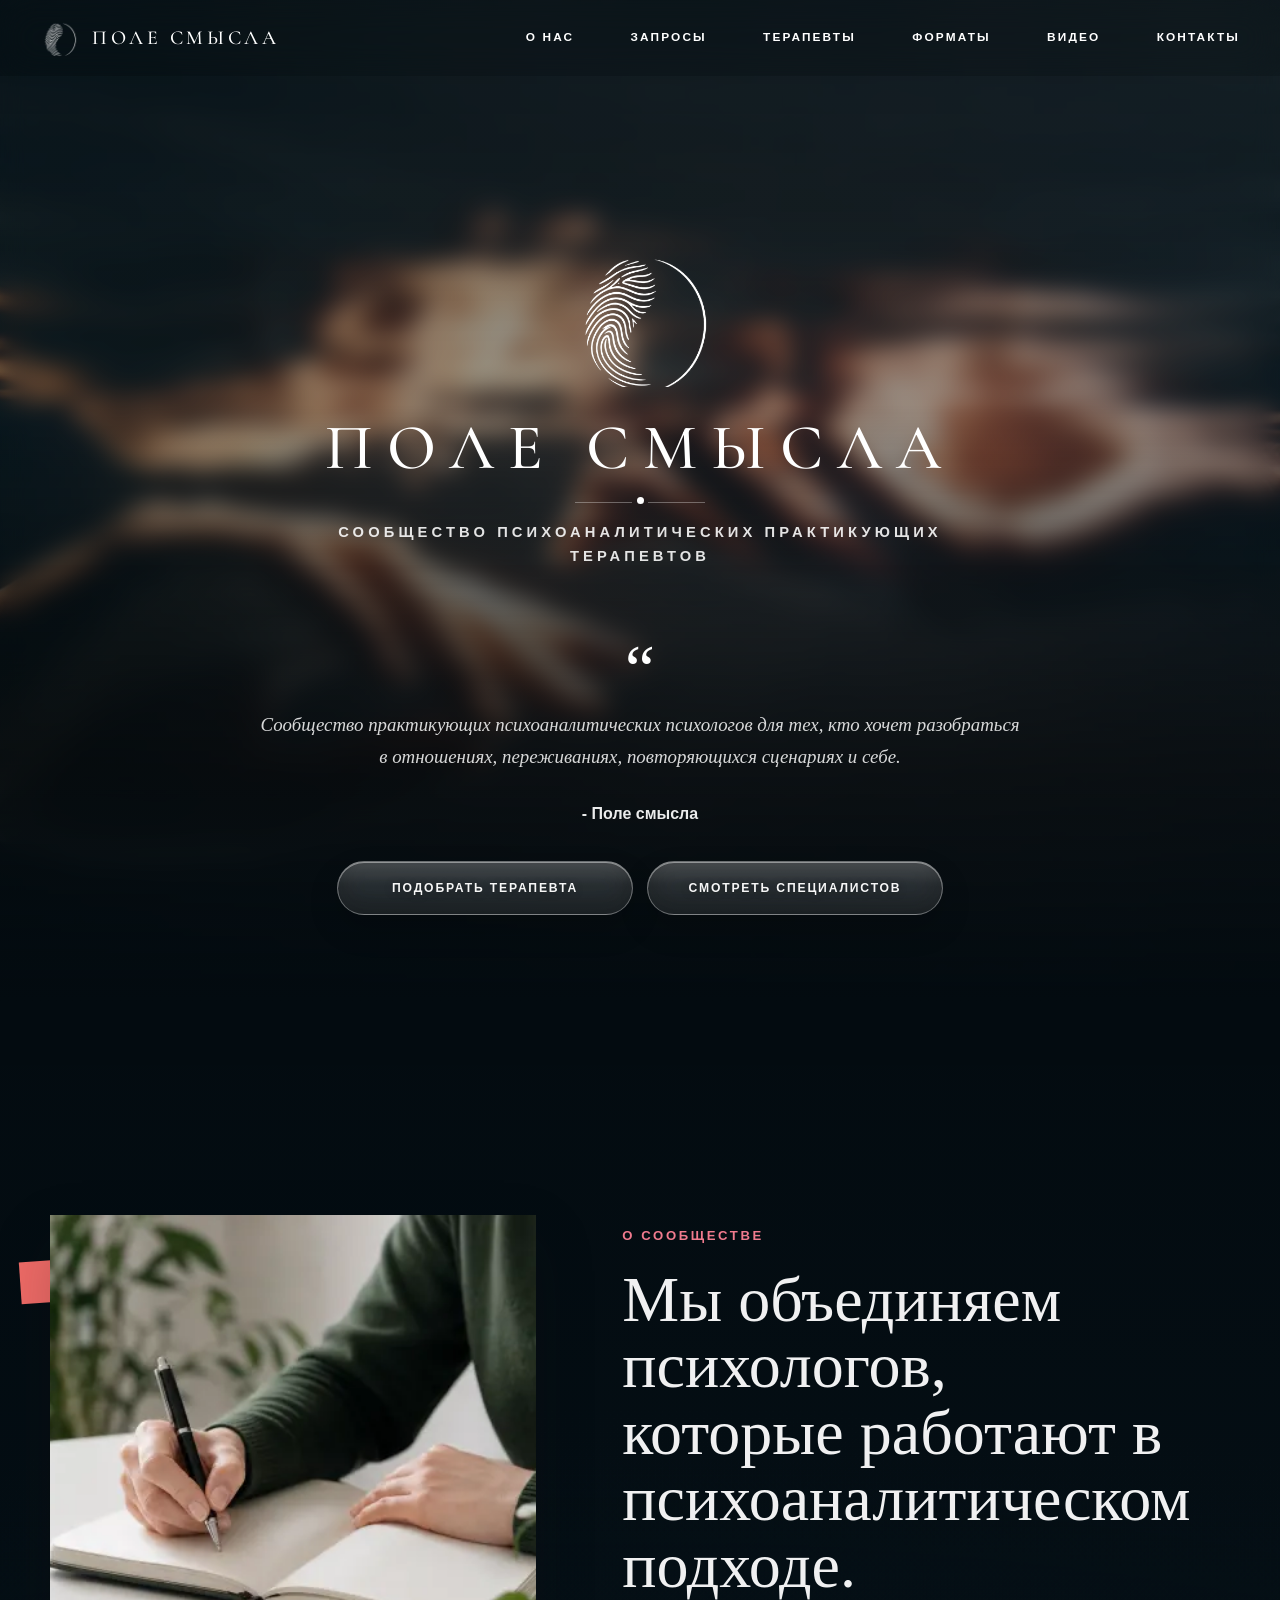
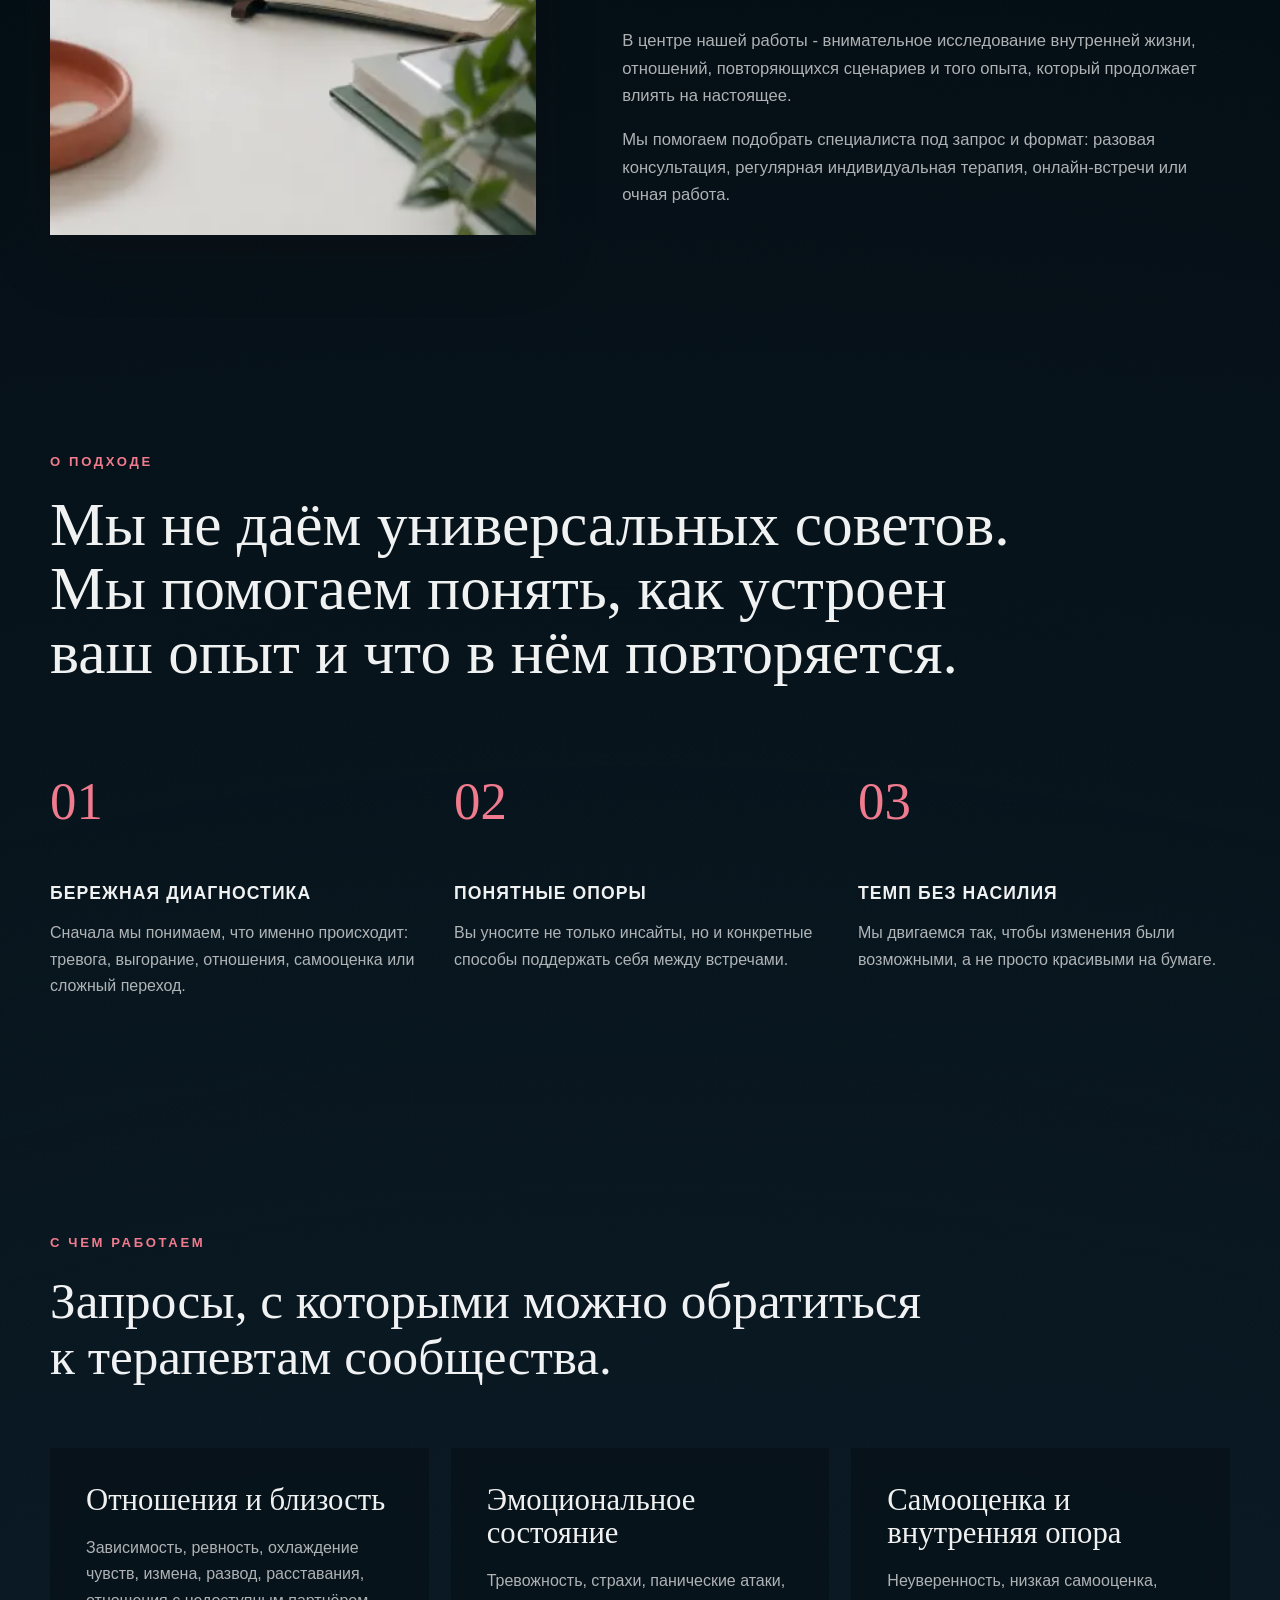
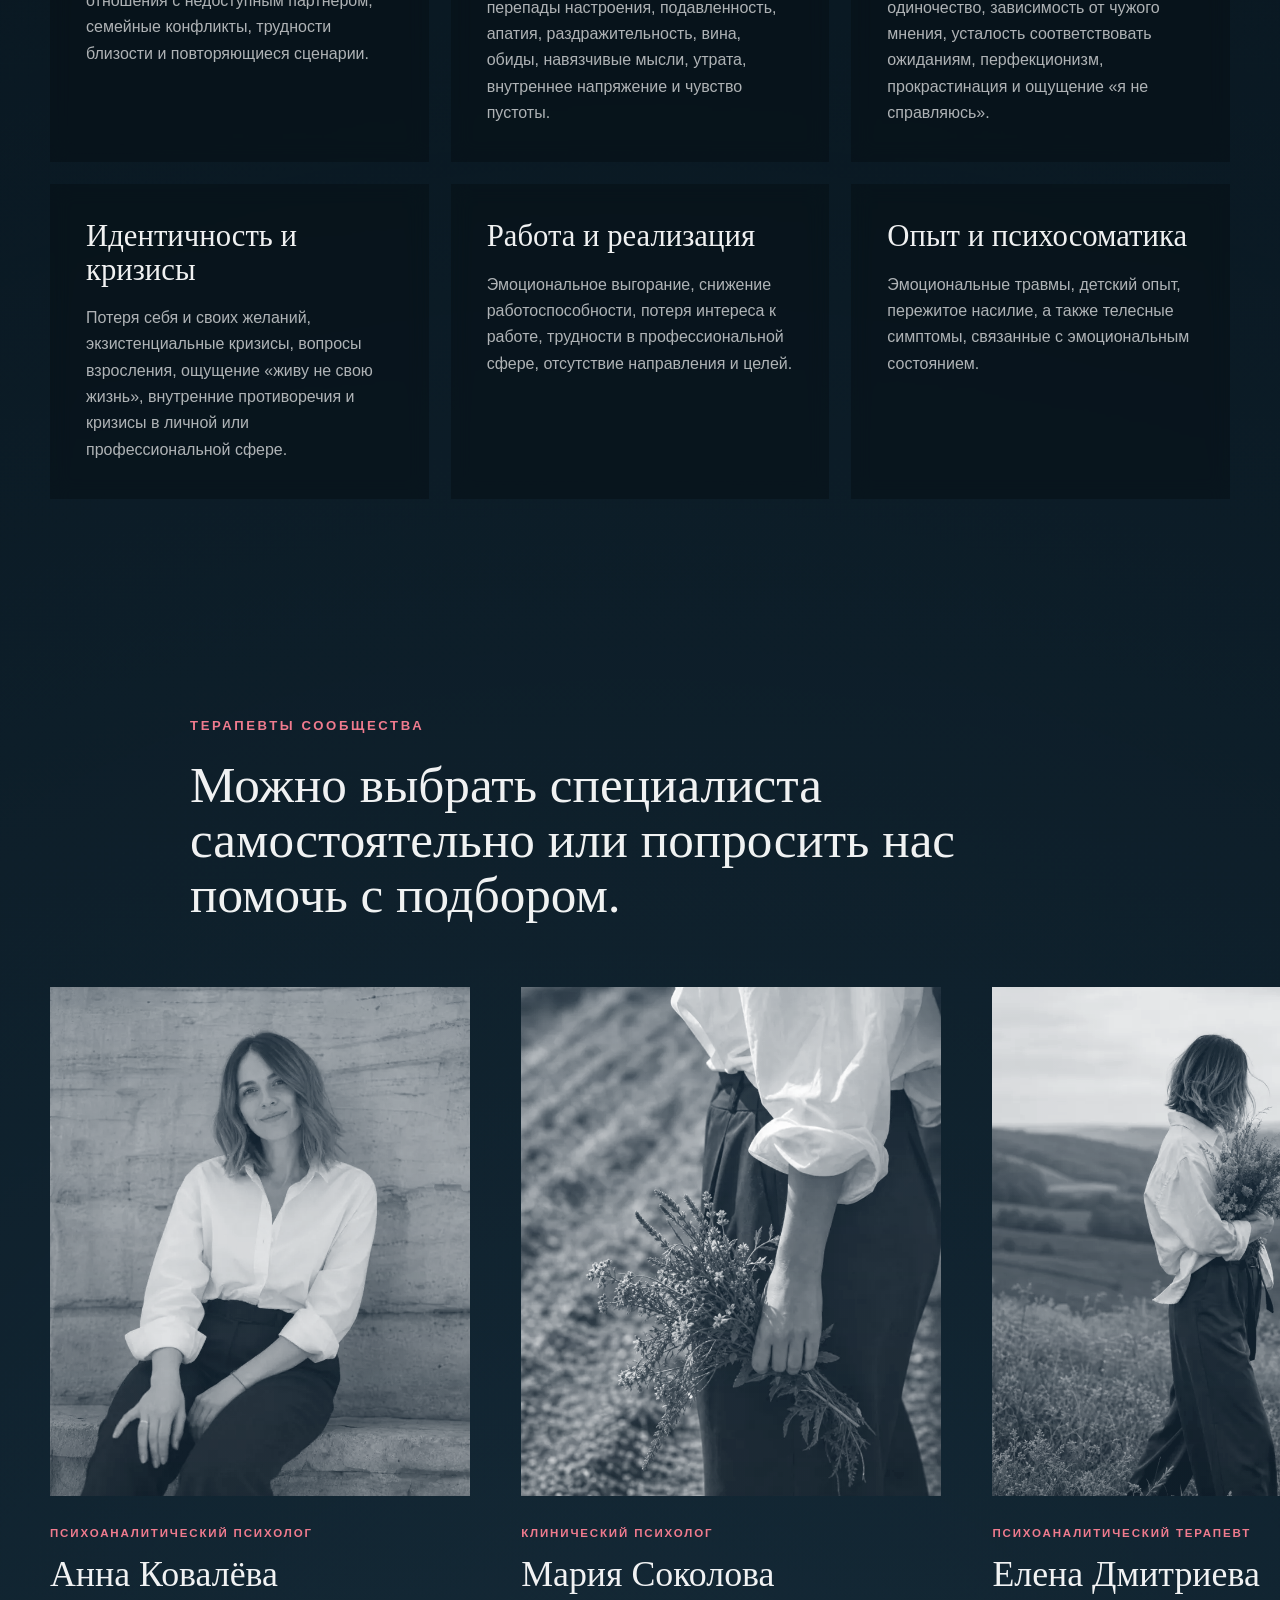
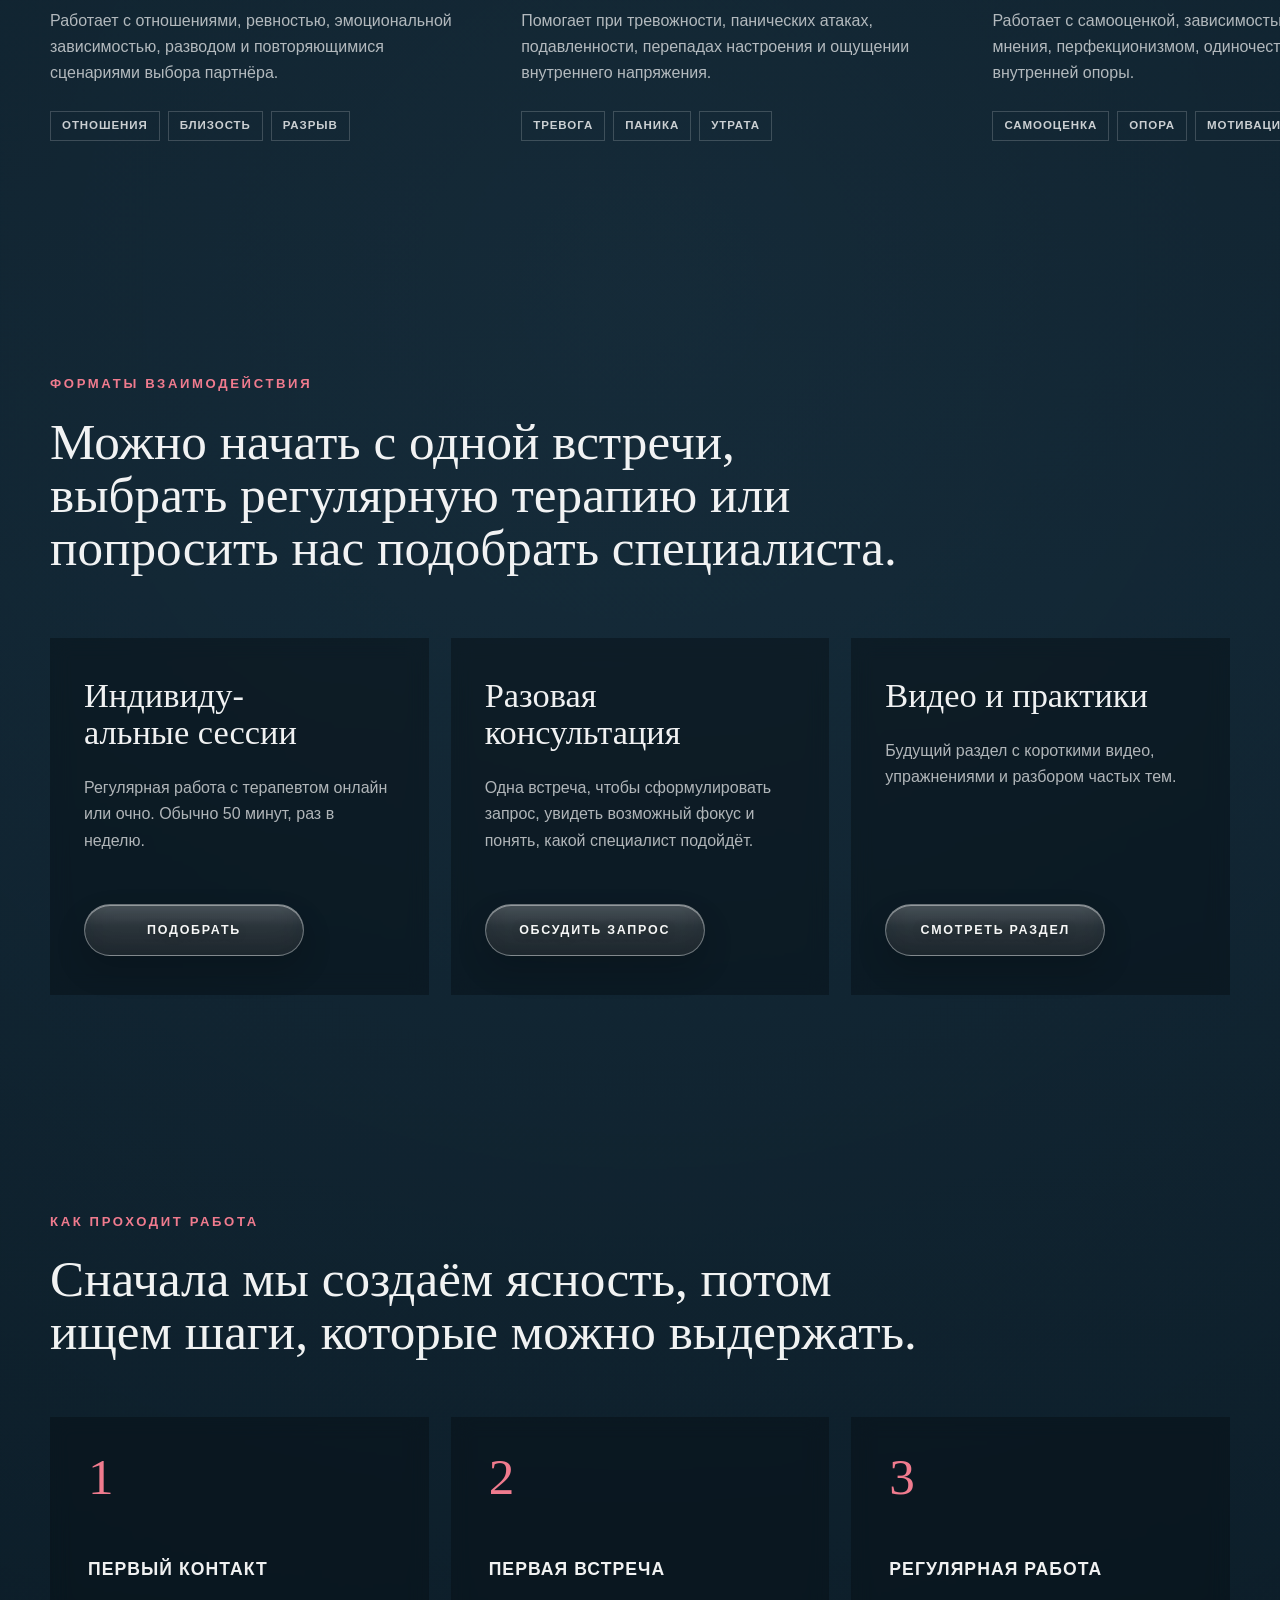
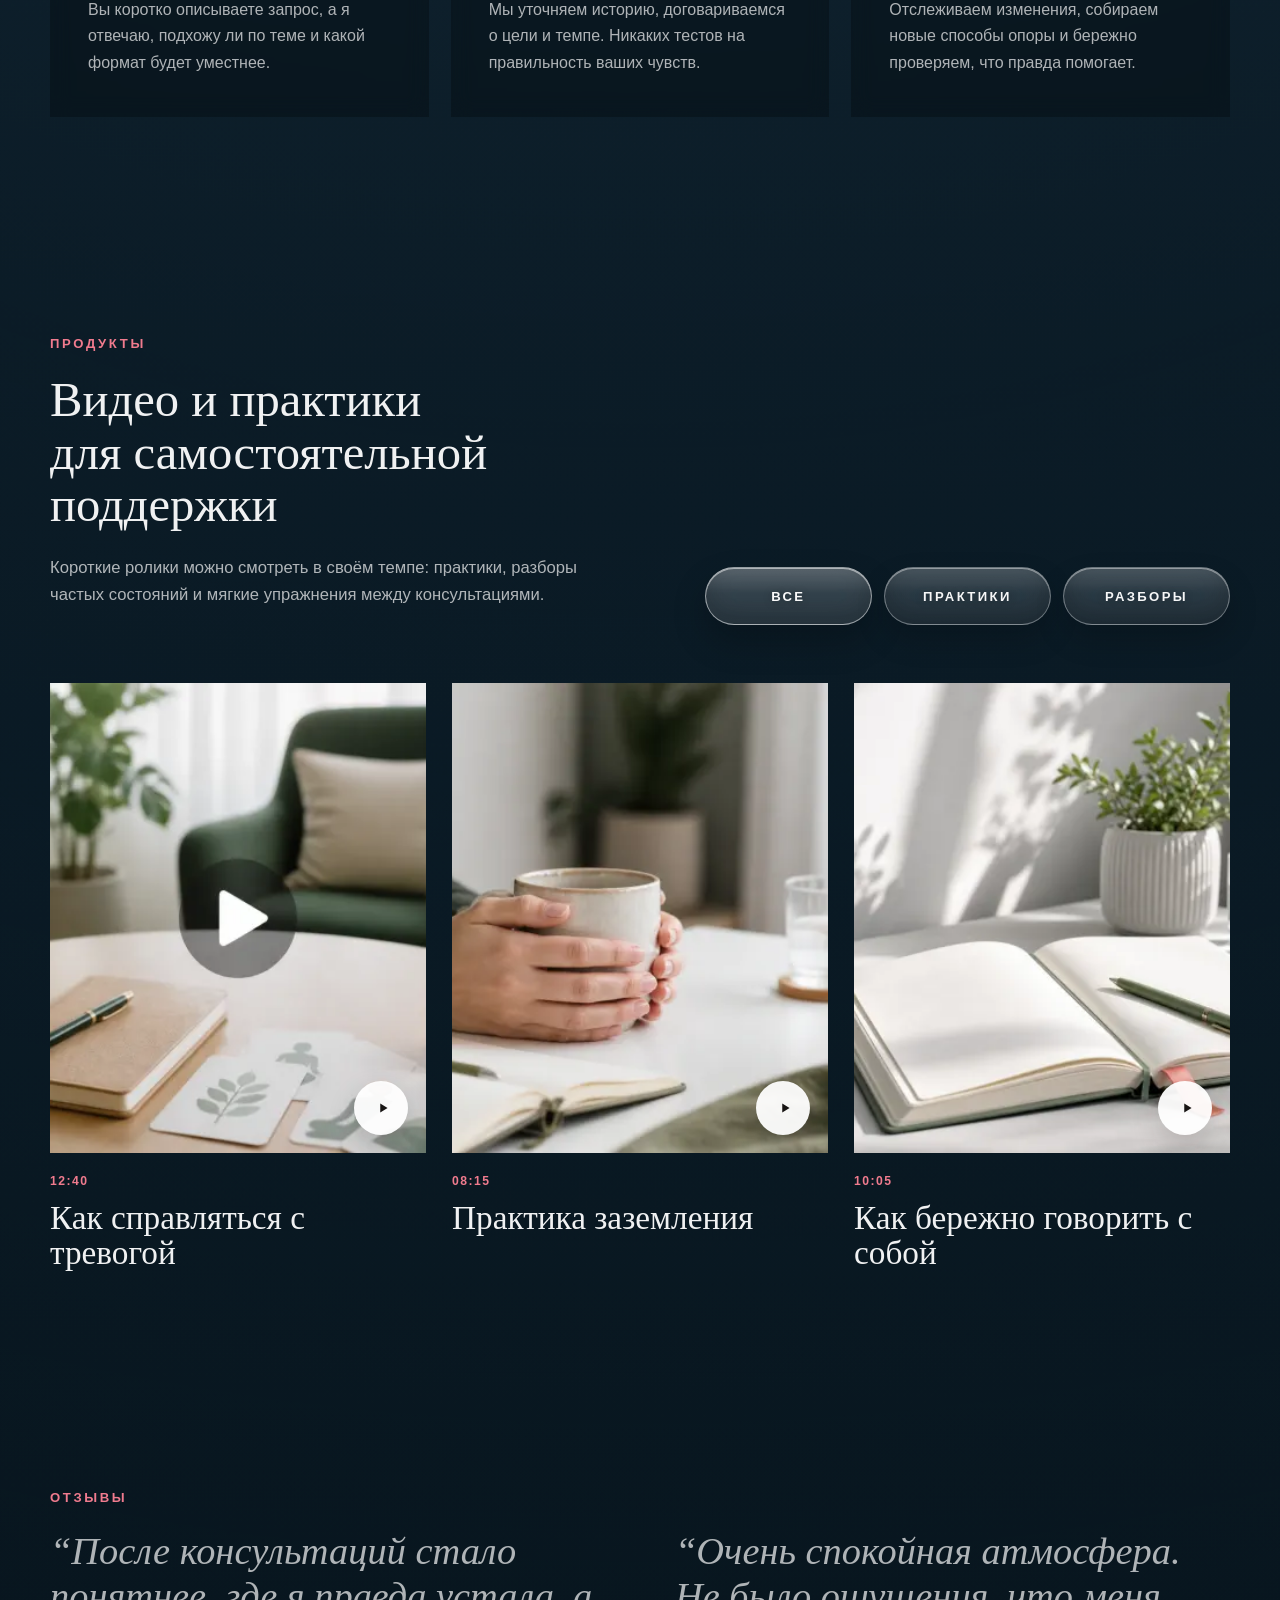
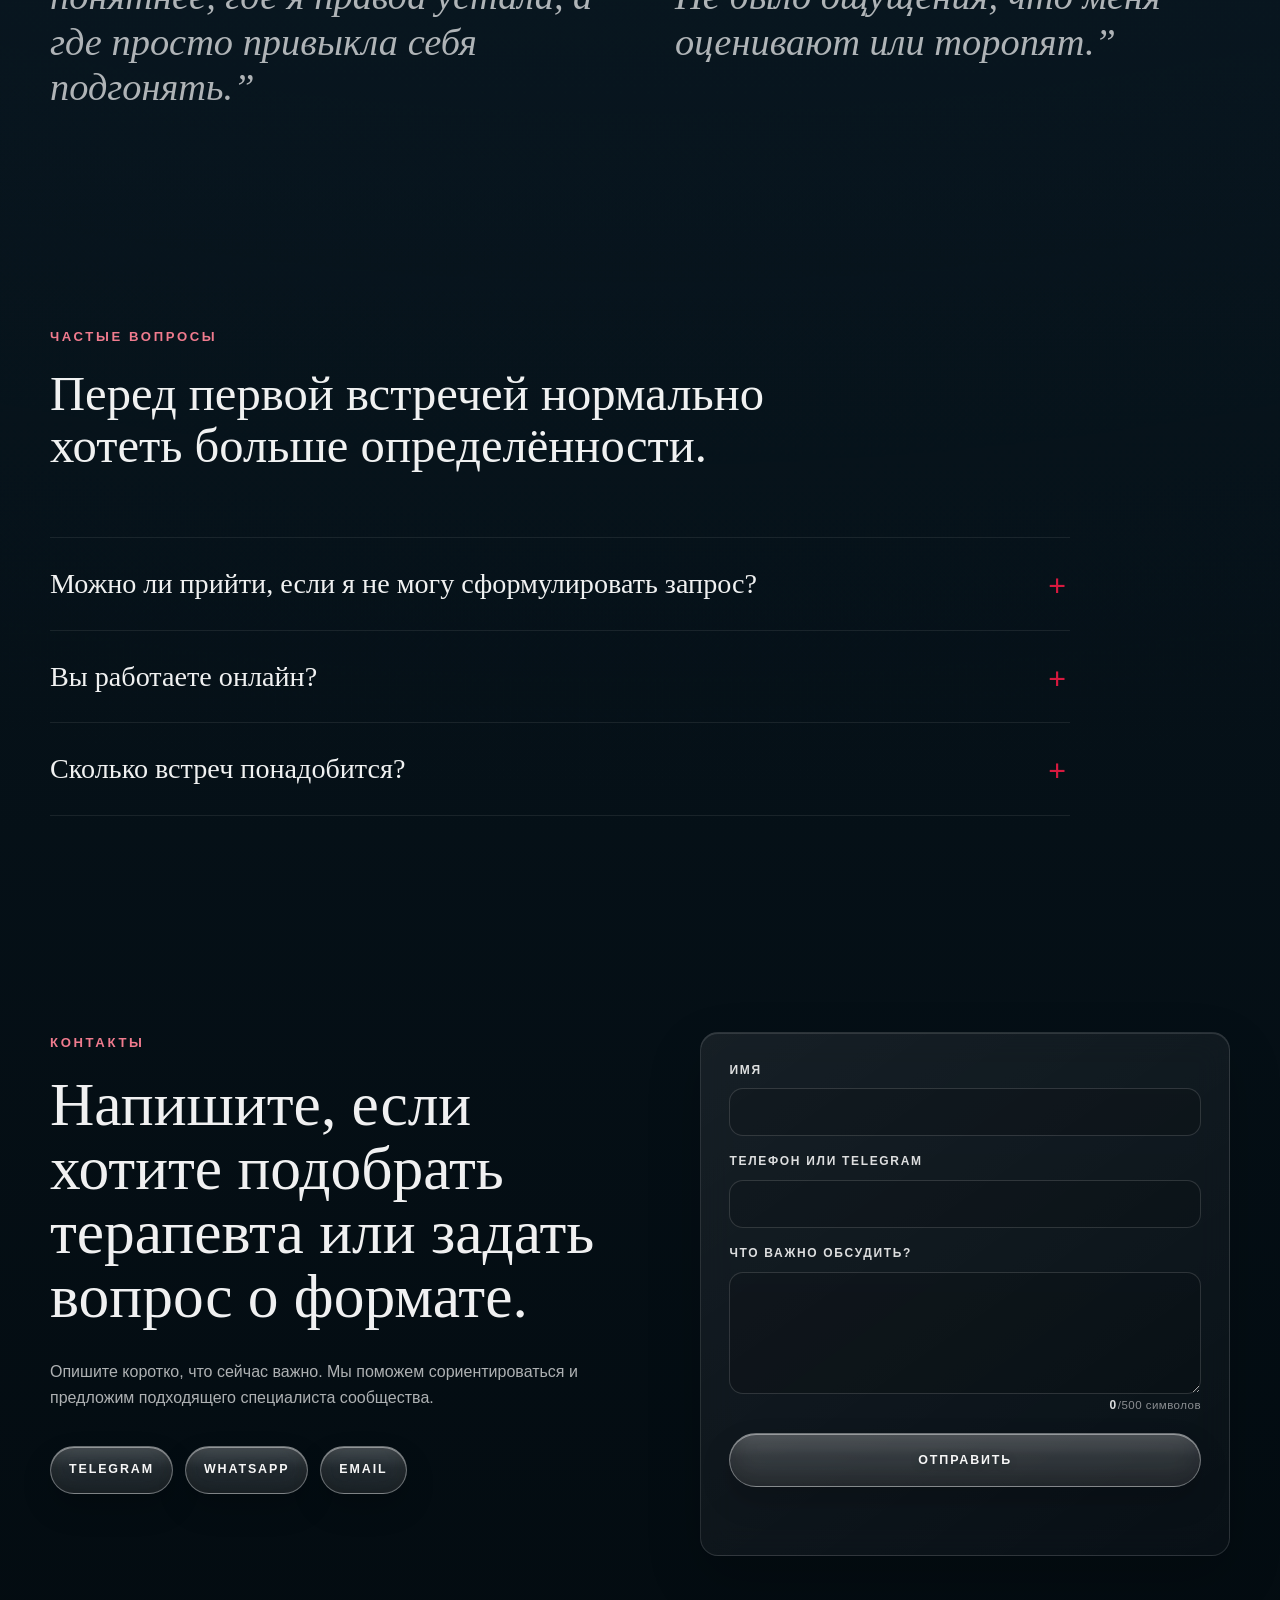
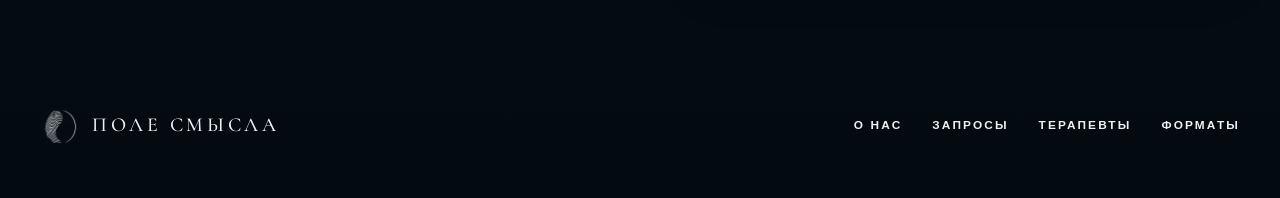
==== commit 6f787184: "Fix GitHub Pages structure" ====
--- a/index.html
+++ b/index.html
@@ -9,6 +9,14 @@
     />
     <meta name="theme-color" content="#030b10" />
     <title>Поле смысла - психоаналитические психологи</title>
+    <script>
+      document.documentElement.classList.add("is-booting");
+      window.__showSite = function () {
+        document.documentElement.classList.add("boot-ready");
+        document.documentElement.classList.remove("is-booting");
+      };
+      window.setTimeout(window.__showSite, 900);
+    </script>
     <link rel="preconnect" href="https://fonts.googleapis.com" />
     <link rel="preconnect" href="https://fonts.gstatic.com" crossorigin />
     <link rel="preload" as="image" href="assets/optimized/hero-water-bg-900.webp" media="(max-width: 640px)" />
@@ -19,6 +27,15 @@
         margin: 0;
         background: #030b10;
         color-scheme: dark;
+      }
+
+      html.is-booting body {
+        opacity: 0;
+      }
+
+      html.boot-ready body {
+        opacity: 1;
+        transition: opacity 120ms ease;
       }
 
       .hero {
@@ -41,7 +58,7 @@
       href="https://fonts.googleapis.com/css2?family=Cormorant+Garamond:wght@400;500;600&display=swap"
       rel="stylesheet"
     />
-    <link rel="stylesheet" href="styles.css?v=20260528-31" />
+    <link rel="stylesheet" href="styles.css?v=20260528-32" />
   </head>
   <body>
     <header class="site-header" data-header>
@@ -555,6 +572,6 @@
       </div>
     </div>
 
-    <script src="script.js?v=20260528-31"></script>
+    <script src="script.js?v=20260528-32"></script>
   </body>
 </html>
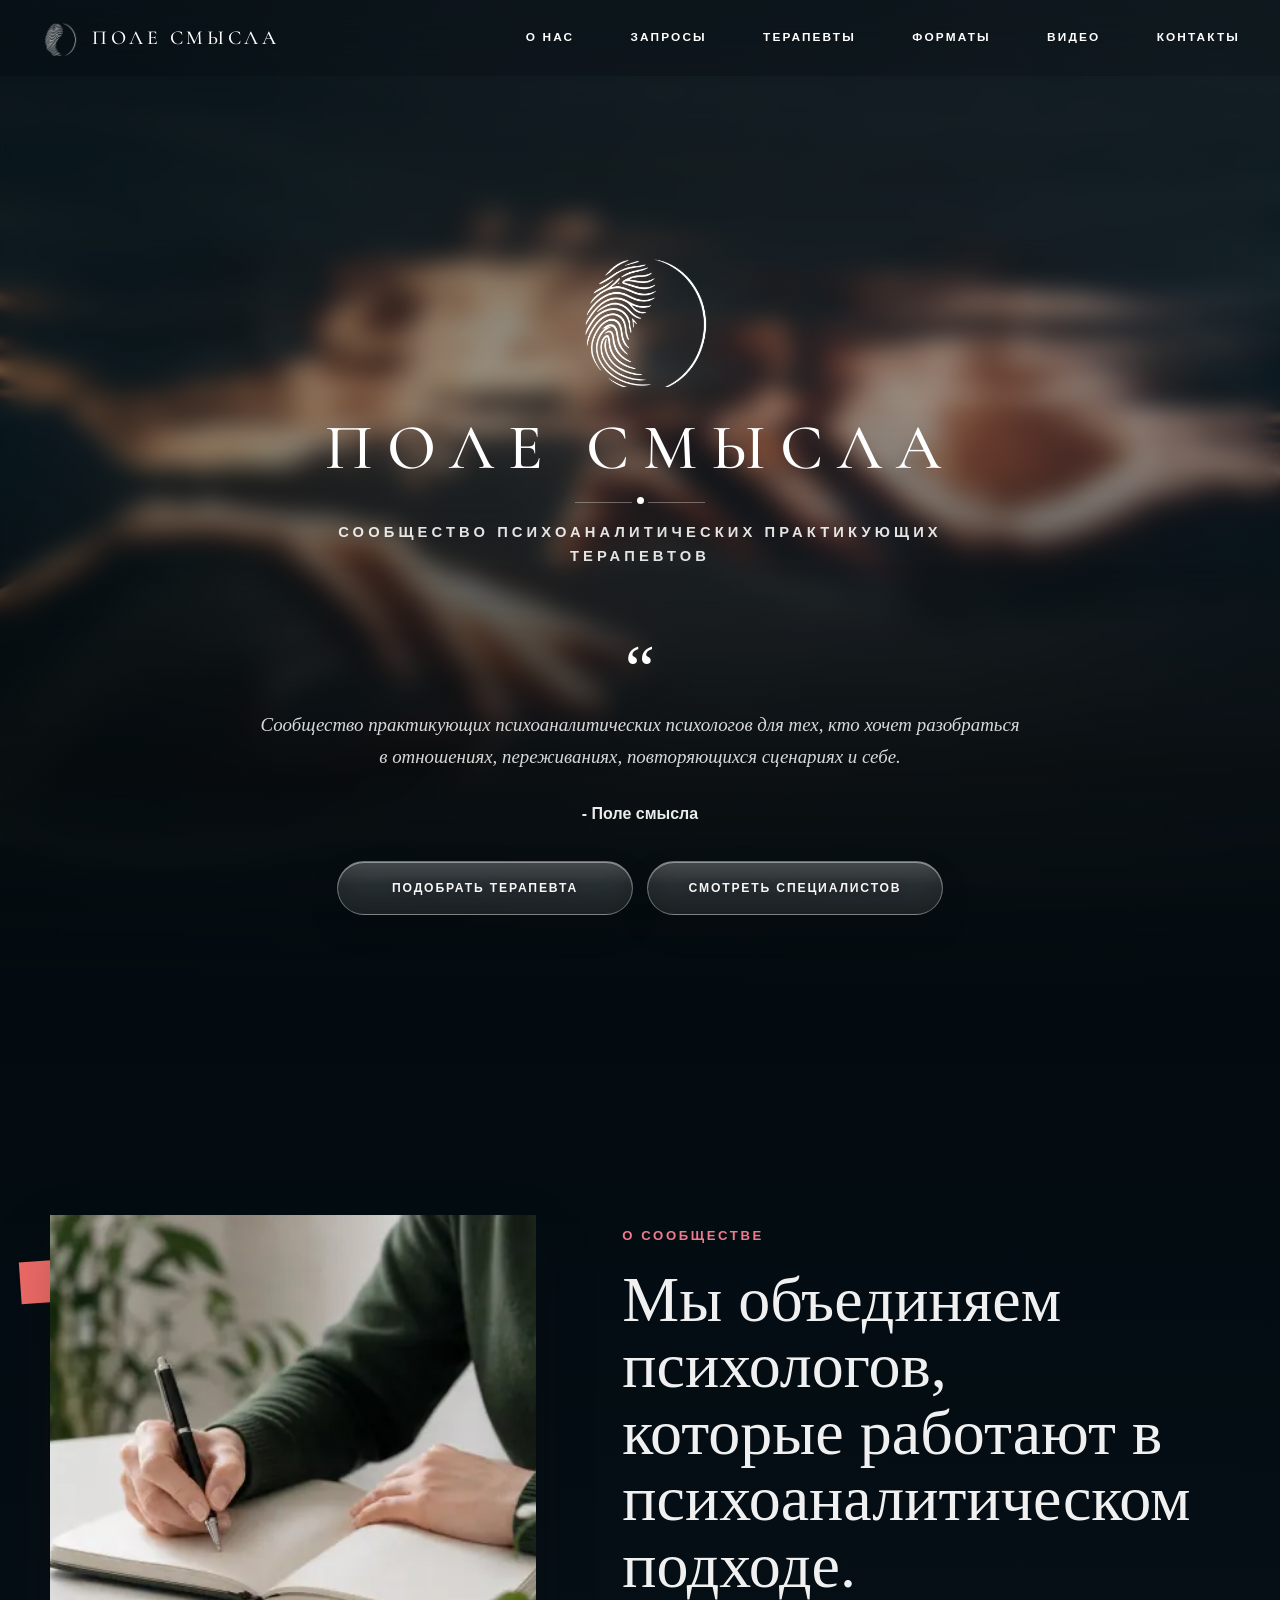
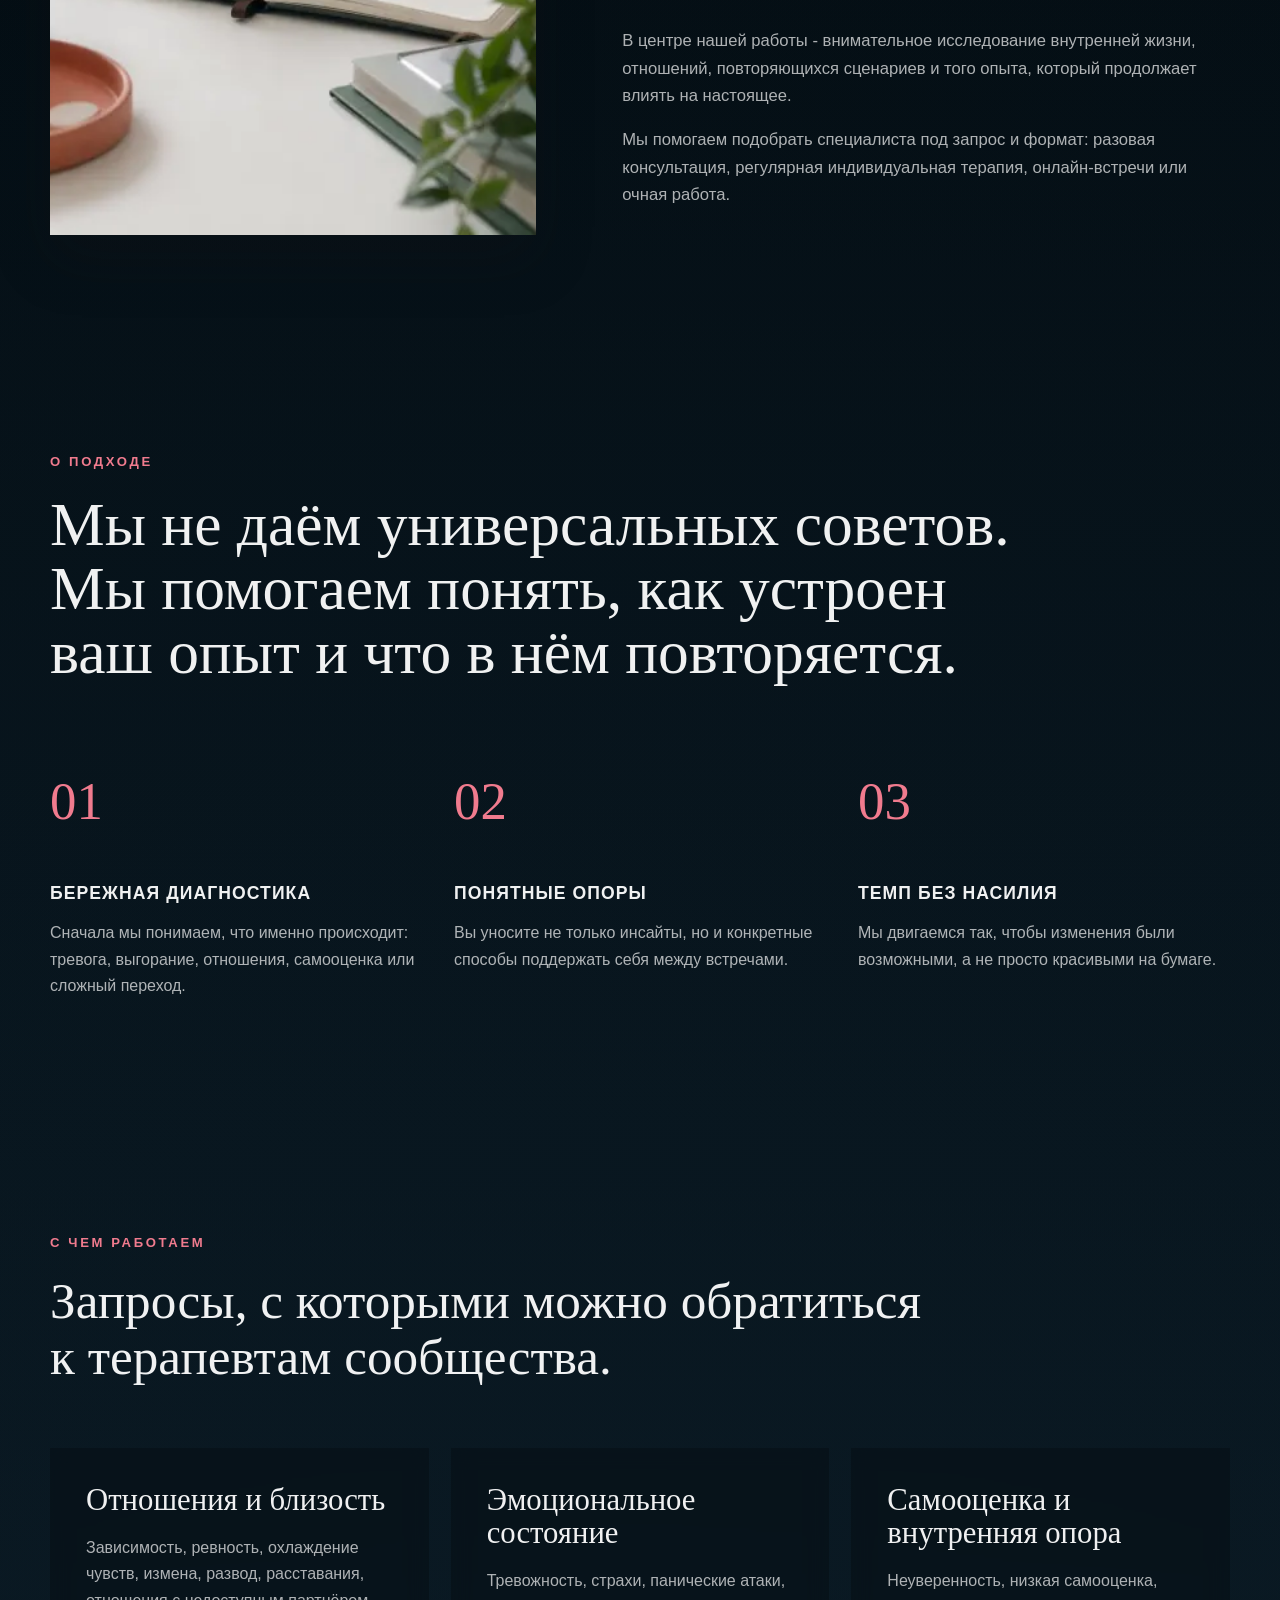
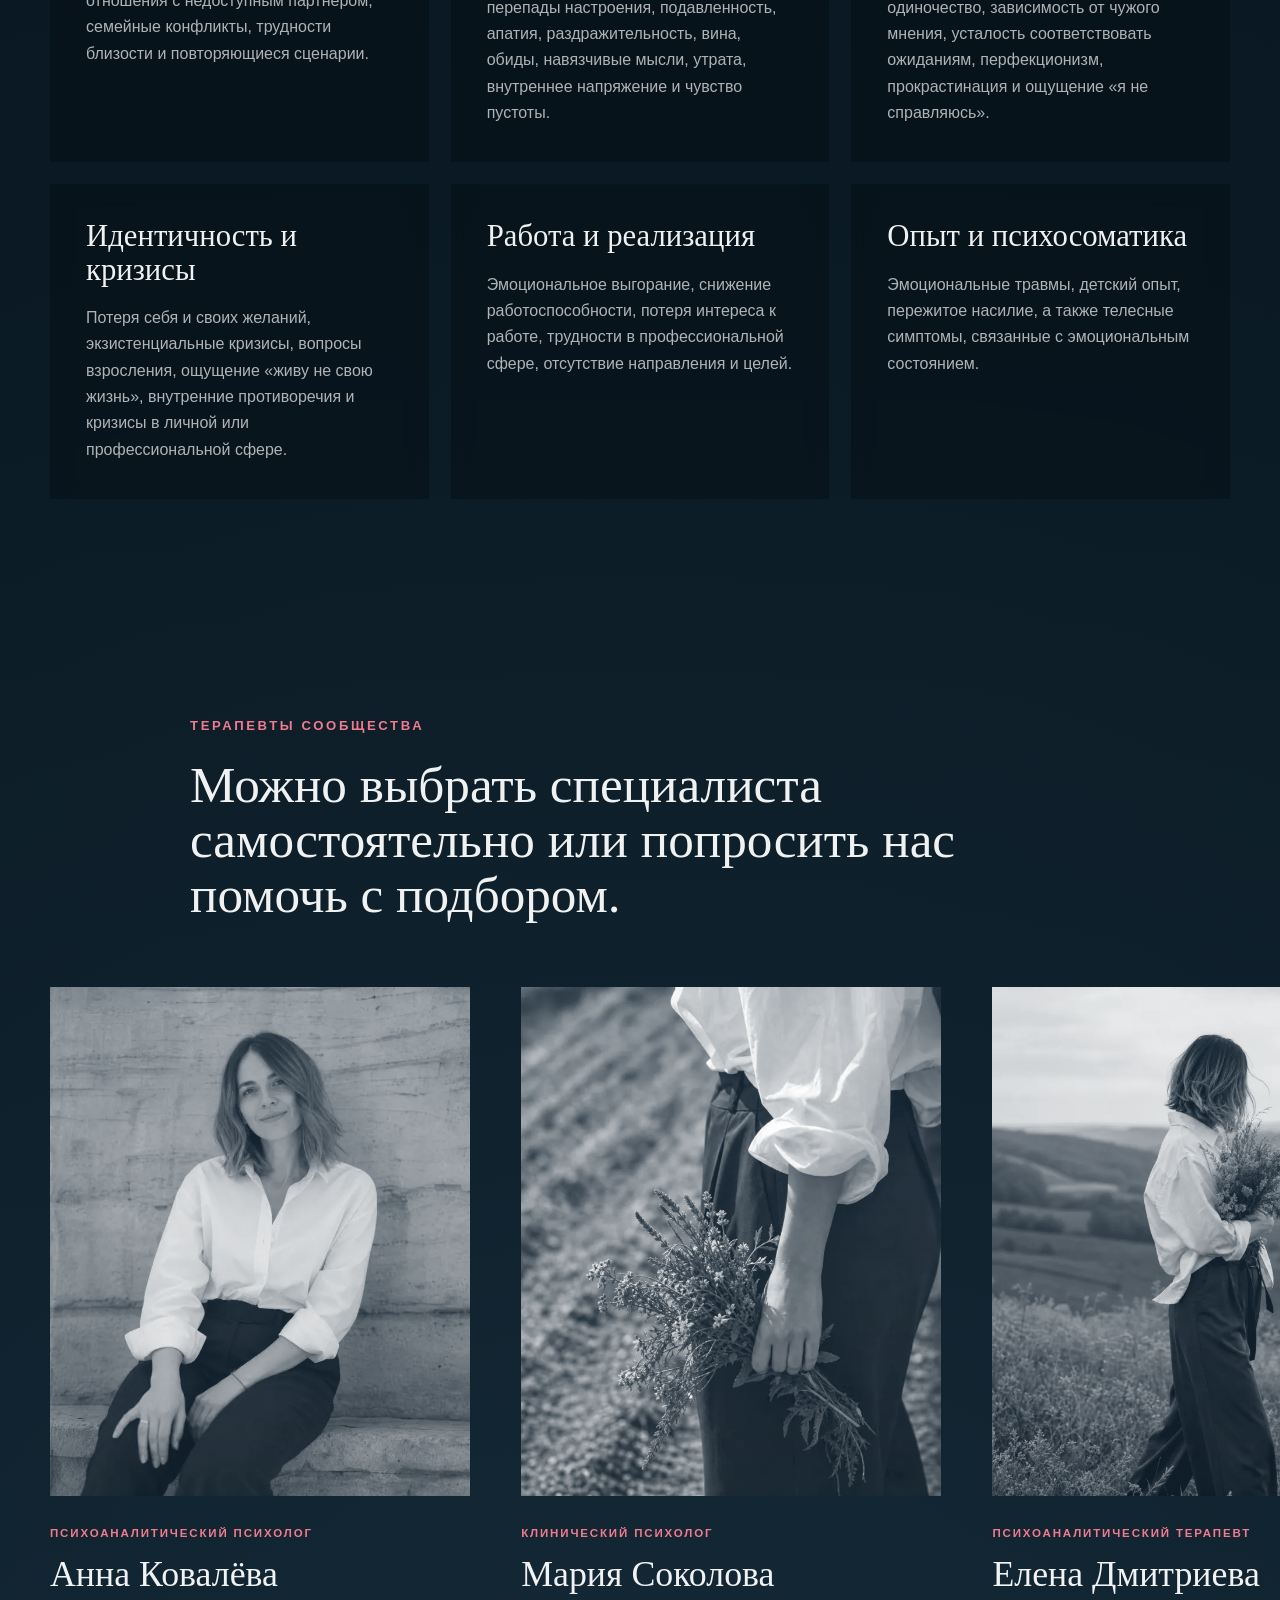
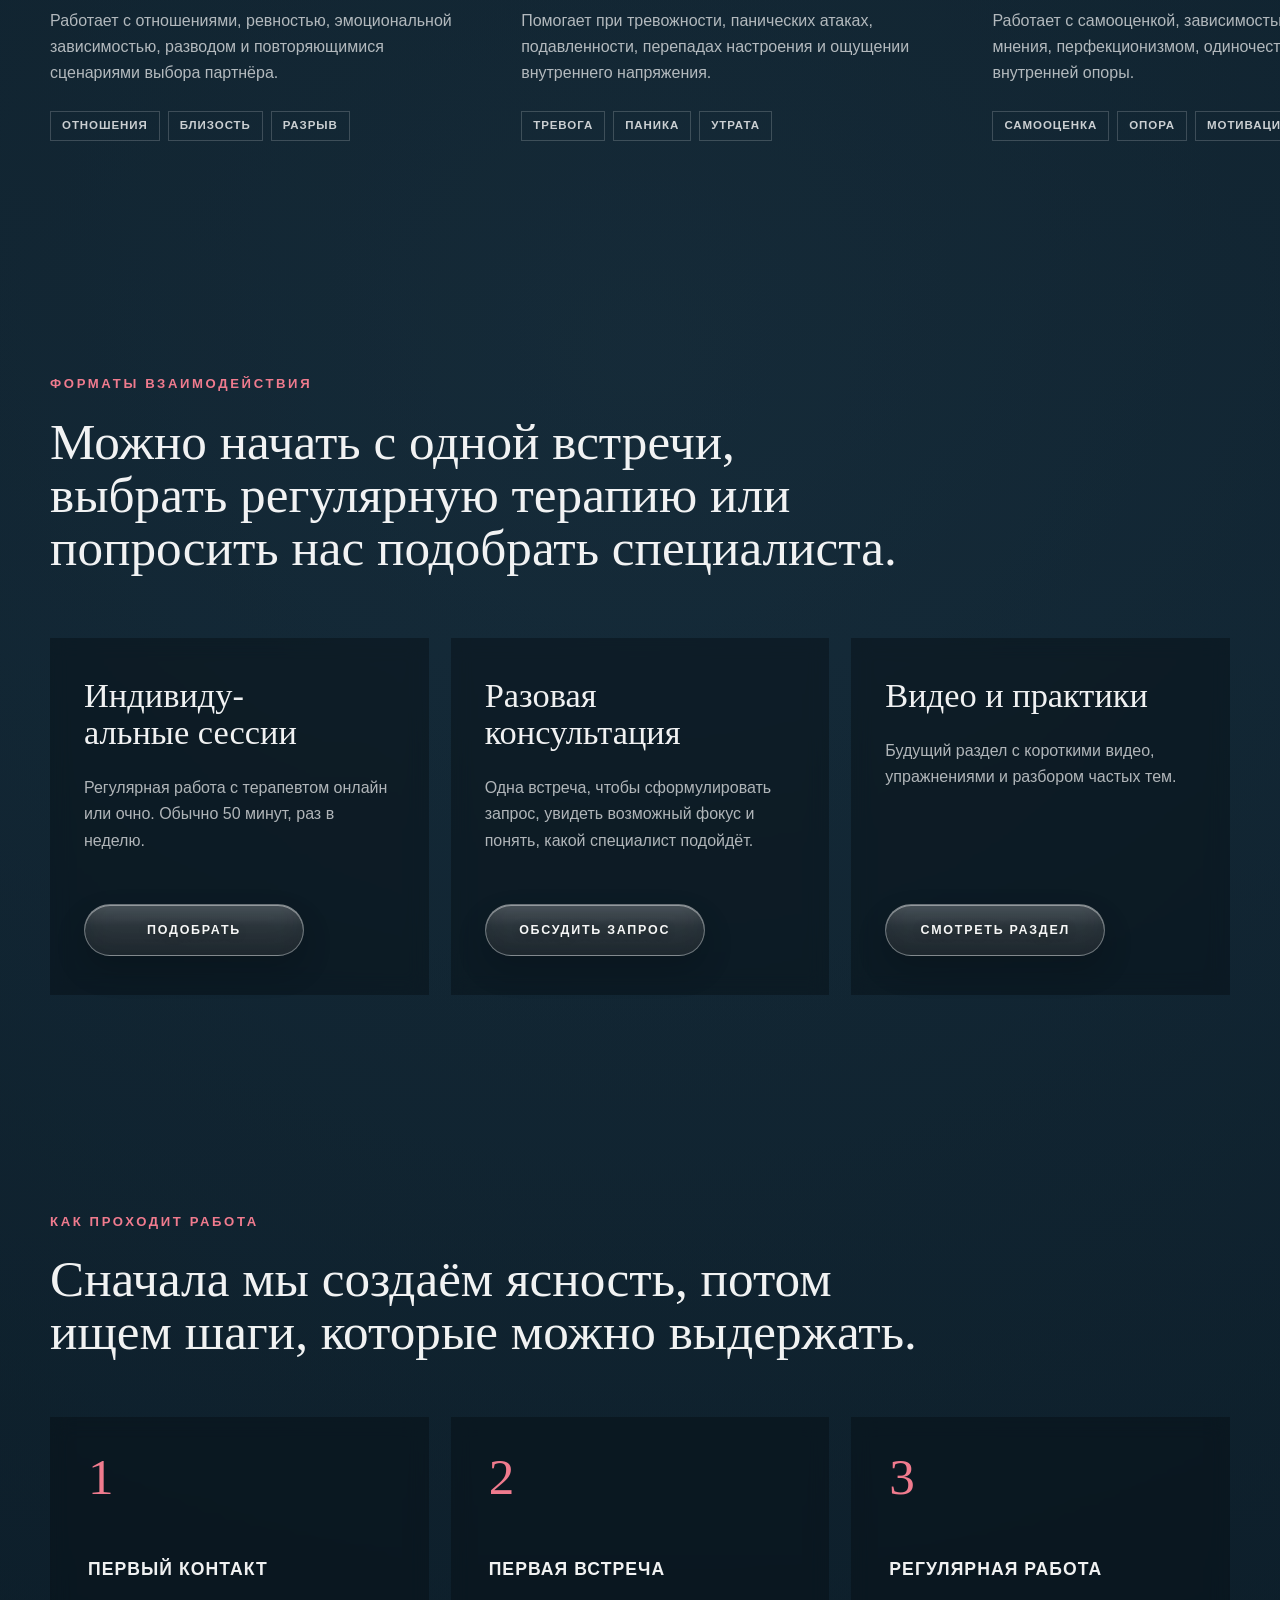
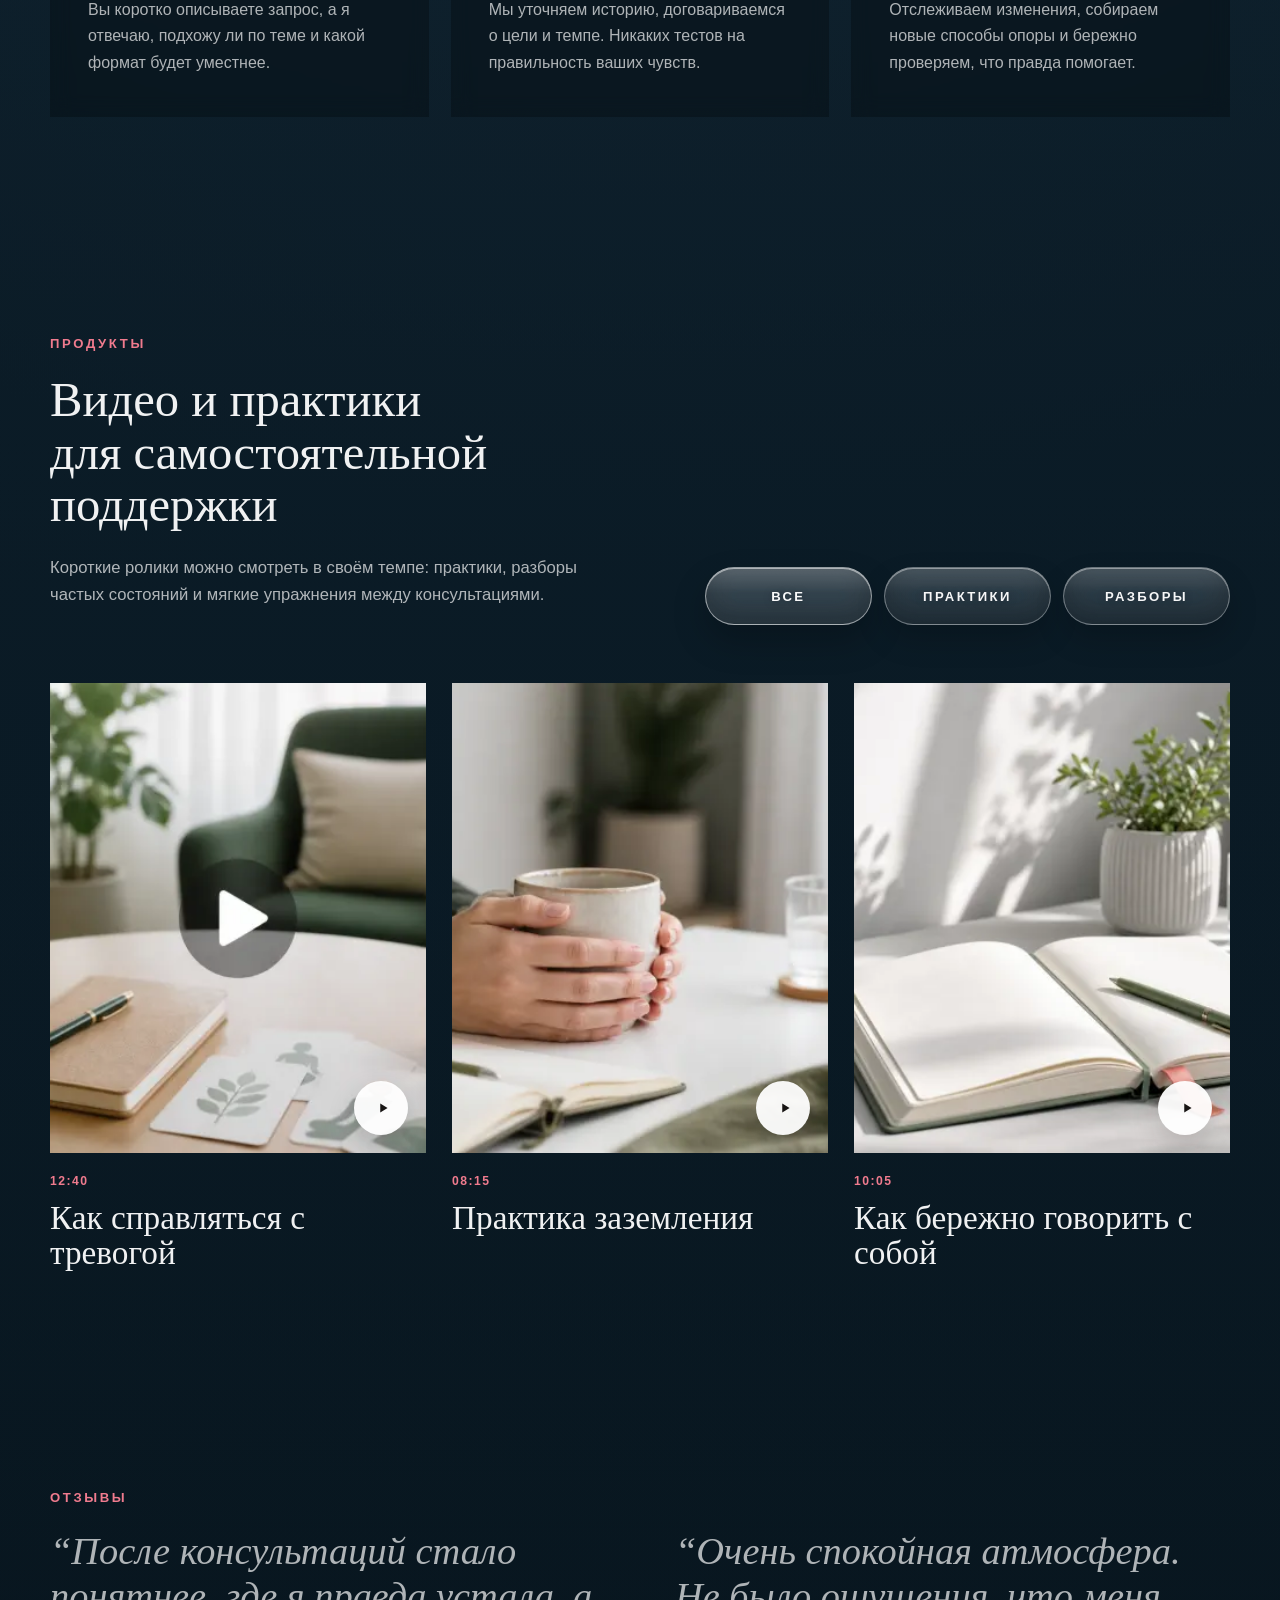
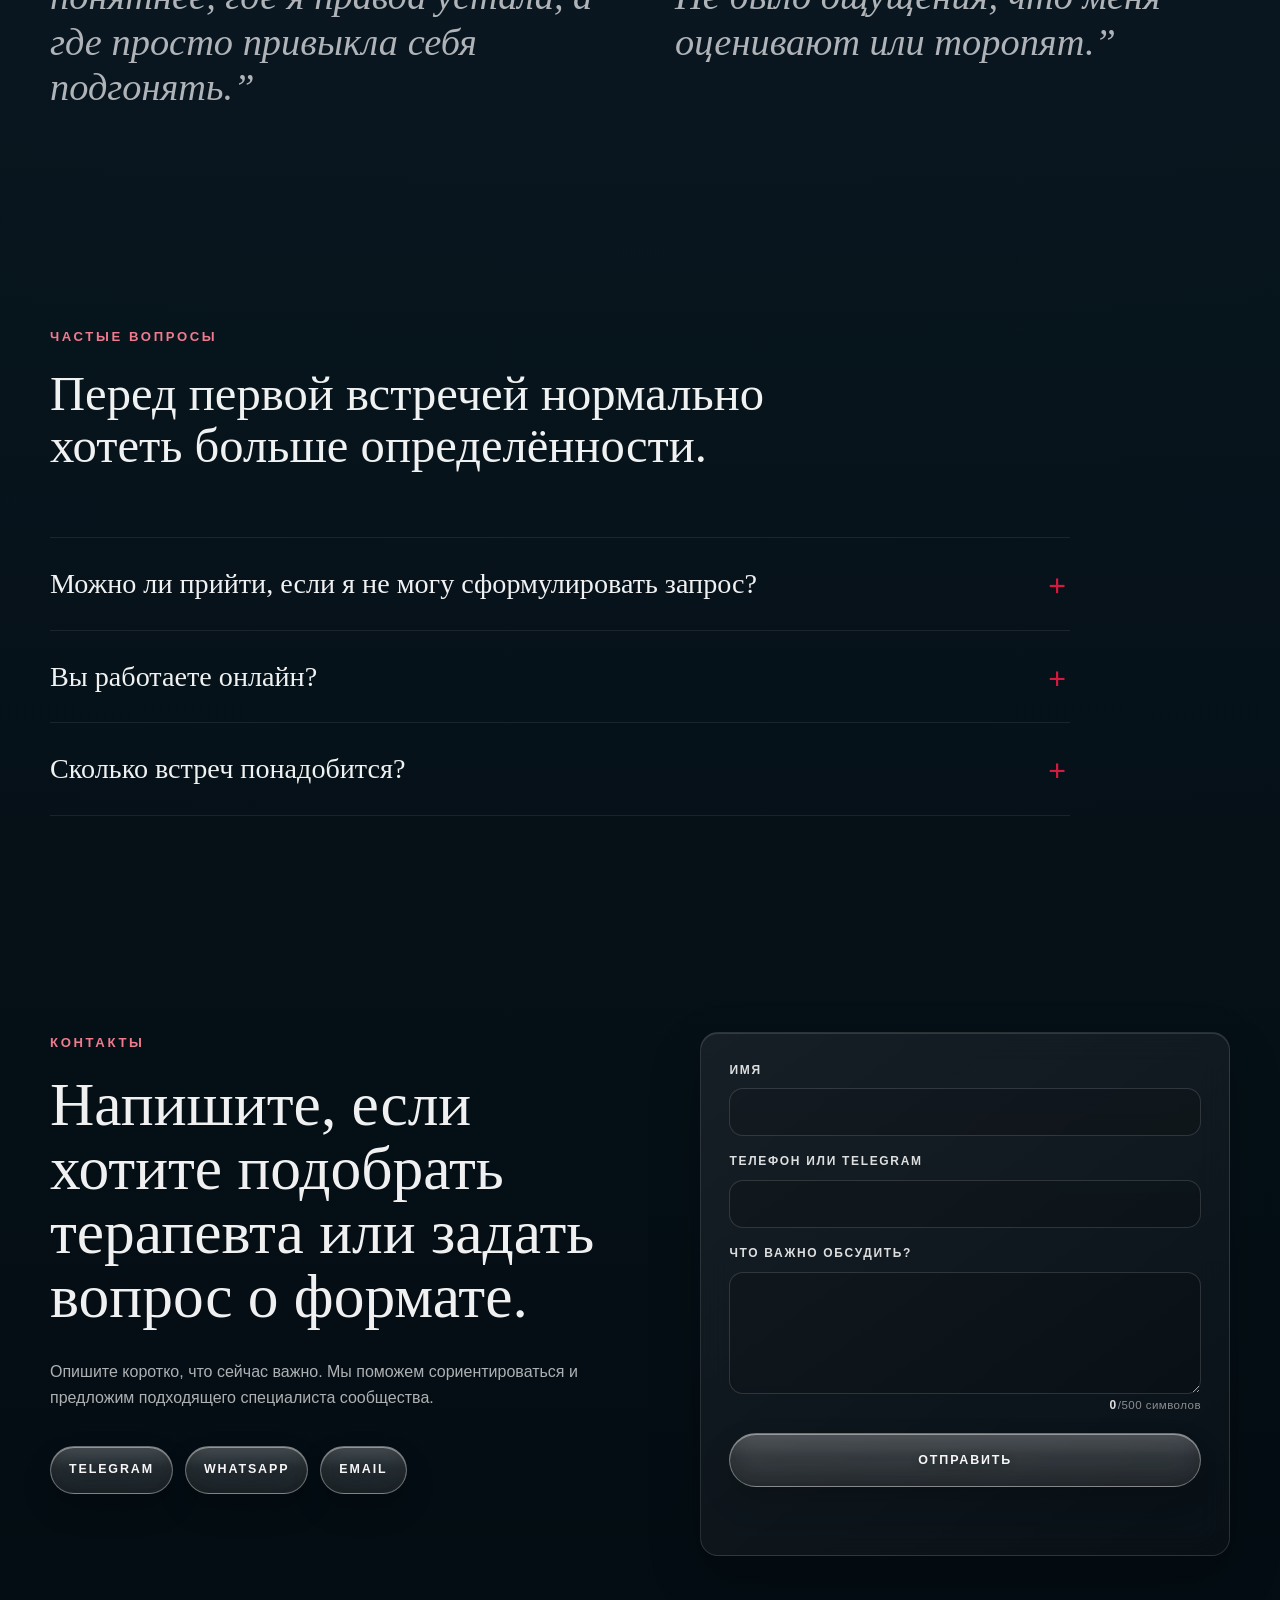
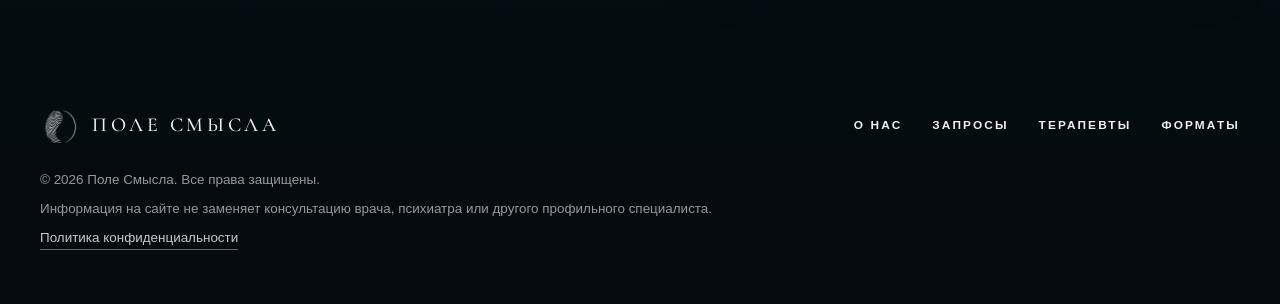
==== commit 03171381: "Fix GitHub Pages structure" ====
--- a/index.html
+++ b/index.html
@@ -58,7 +58,7 @@
       href="https://fonts.googleapis.com/css2?family=Cormorant+Garamond:wght@400;500;600&display=swap"
       rel="stylesheet"
     />
-    <link rel="stylesheet" href="styles.css?v=20260528-32" />
+    <link rel="stylesheet" href="styles.css?v=20260529-1" />
   </head>
   <body>
     <header class="site-header" data-header>
@@ -548,16 +548,23 @@
     </main>
 
     <footer class="site-footer">
-      <a class="brand" href="#top">
-        <img class="brand-mark" src="assets/optimized/logo-pole-smysla-transparent-small.png" alt="" width="40" height="40" />
-        <span>Поле смысла</span>
-      </a>
-      <nav aria-label="Навигация в подвале">
-        <a href="#about">О нас</a>
-        <a href="#specialties">Запросы</a>
-        <a href="#therapists">Терапевты</a>
-        <a href="#formats">Форматы</a>
-      </nav>
+      <div class="footer-main">
+        <a class="brand" href="#top">
+          <img class="brand-mark" src="assets/optimized/logo-pole-smysla-transparent-small.png" alt="" width="40" height="40" />
+          <span>Поле смысла</span>
+        </a>
+        <nav aria-label="Навигация в подвале">
+          <a href="#about">О нас</a>
+          <a href="#specialties">Запросы</a>
+          <a href="#therapists">Терапевты</a>
+          <a href="#formats">Форматы</a>
+        </nav>
+      </div>
+      <div class="footer-legal">
+        <p>© 2026 Поле Смысла. Все права защищены.</p>
+        <p>Информация на сайте не заменяет консультацию врача, психиатра или другого профильного специалиста.</p>
+        <a href="#privacy">Политика конфиденциальности</a>
+      </div>
     </footer>
 
     <div class="video-modal" data-video-modal hidden>
@@ -572,6 +579,6 @@
       </div>
     </div>
 
-    <script src="script.js?v=20260528-32"></script>
+    <script src="script.js?v=20260529-1"></script>
   </body>
 </html>
--- a/styles.css
+++ b/styles.css
@@ -1345,18 +1345,43 @@
 }
 
 .site-footer {
+  display: grid;
+  gap: 26px;
+  width: min(calc(100% - (var(--page-pad) * 2)), 1300px);
+  margin: 0 auto;
+  padding: 42px 0 54px;
+  border-top: 0;
+}
+
+.footer-main {
   display: flex;
   align-items: center;
   justify-content: space-between;
   gap: 32px;
-  width: min(calc(100% - (var(--page-pad) * 2)), 1300px);
-  margin: 0 auto;
-  padding: 42px 0 54px;
-  border-top: 0;
 }
 
 .site-footer nav {
   gap: 30px;
+}
+
+.footer-legal {
+  display: grid;
+  gap: 8px;
+  max-width: 860px;
+  color: rgba(255, 255, 255, 0.58);
+  font-size: 0.84rem;
+  line-height: 1.55;
+}
+
+.footer-legal p {
+  margin: 0;
+  color: inherit;
+}
+
+.footer-legal a {
+  width: fit-content;
+  color: rgba(255, 255, 255, 0.78);
+  border-bottom: 1px solid rgba(255, 255, 255, 0.38);
 }
 
 .video-modal {
@@ -2070,6 +2095,12 @@
     flex-direction: column;
   }
 
+  .footer-main {
+    align-items: flex-start;
+    flex-direction: column;
+    gap: 20px;
+  }
+
   .site-footer nav {
     align-items: flex-start;
     flex-direction: column;
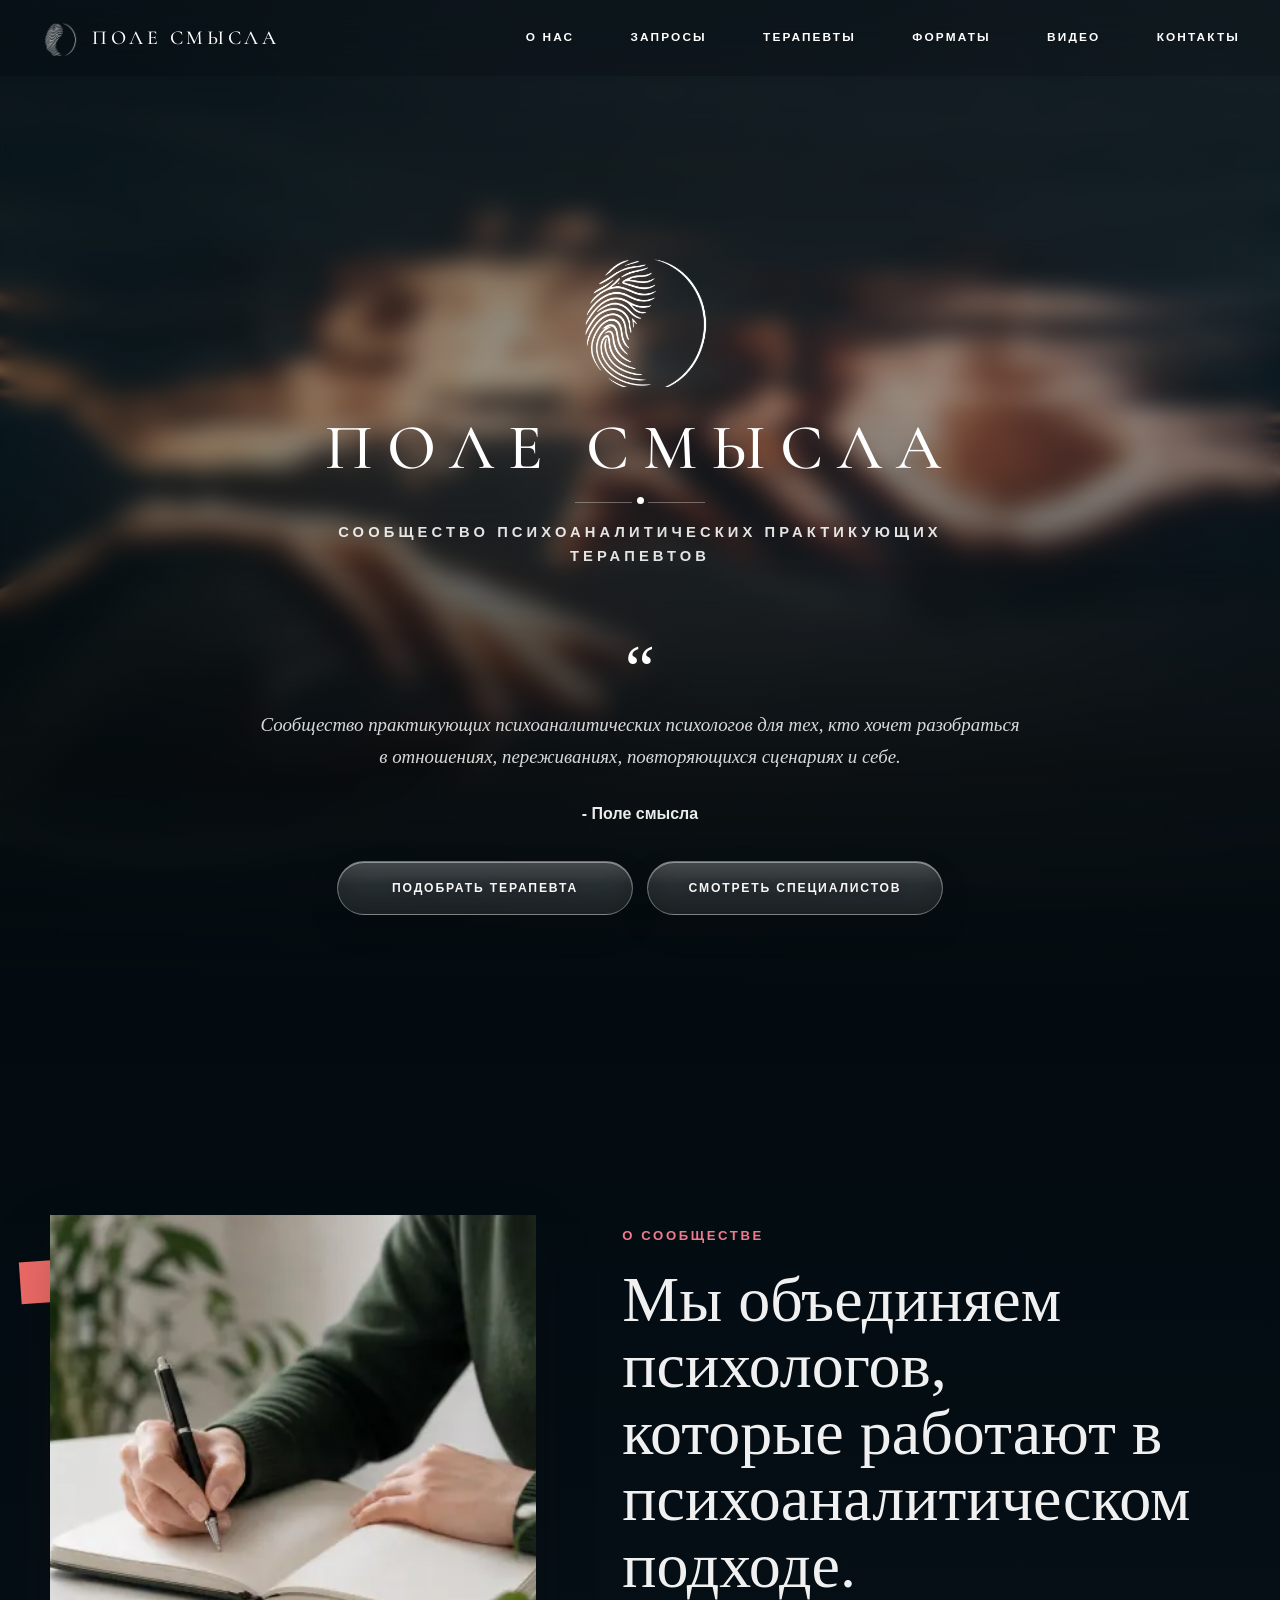
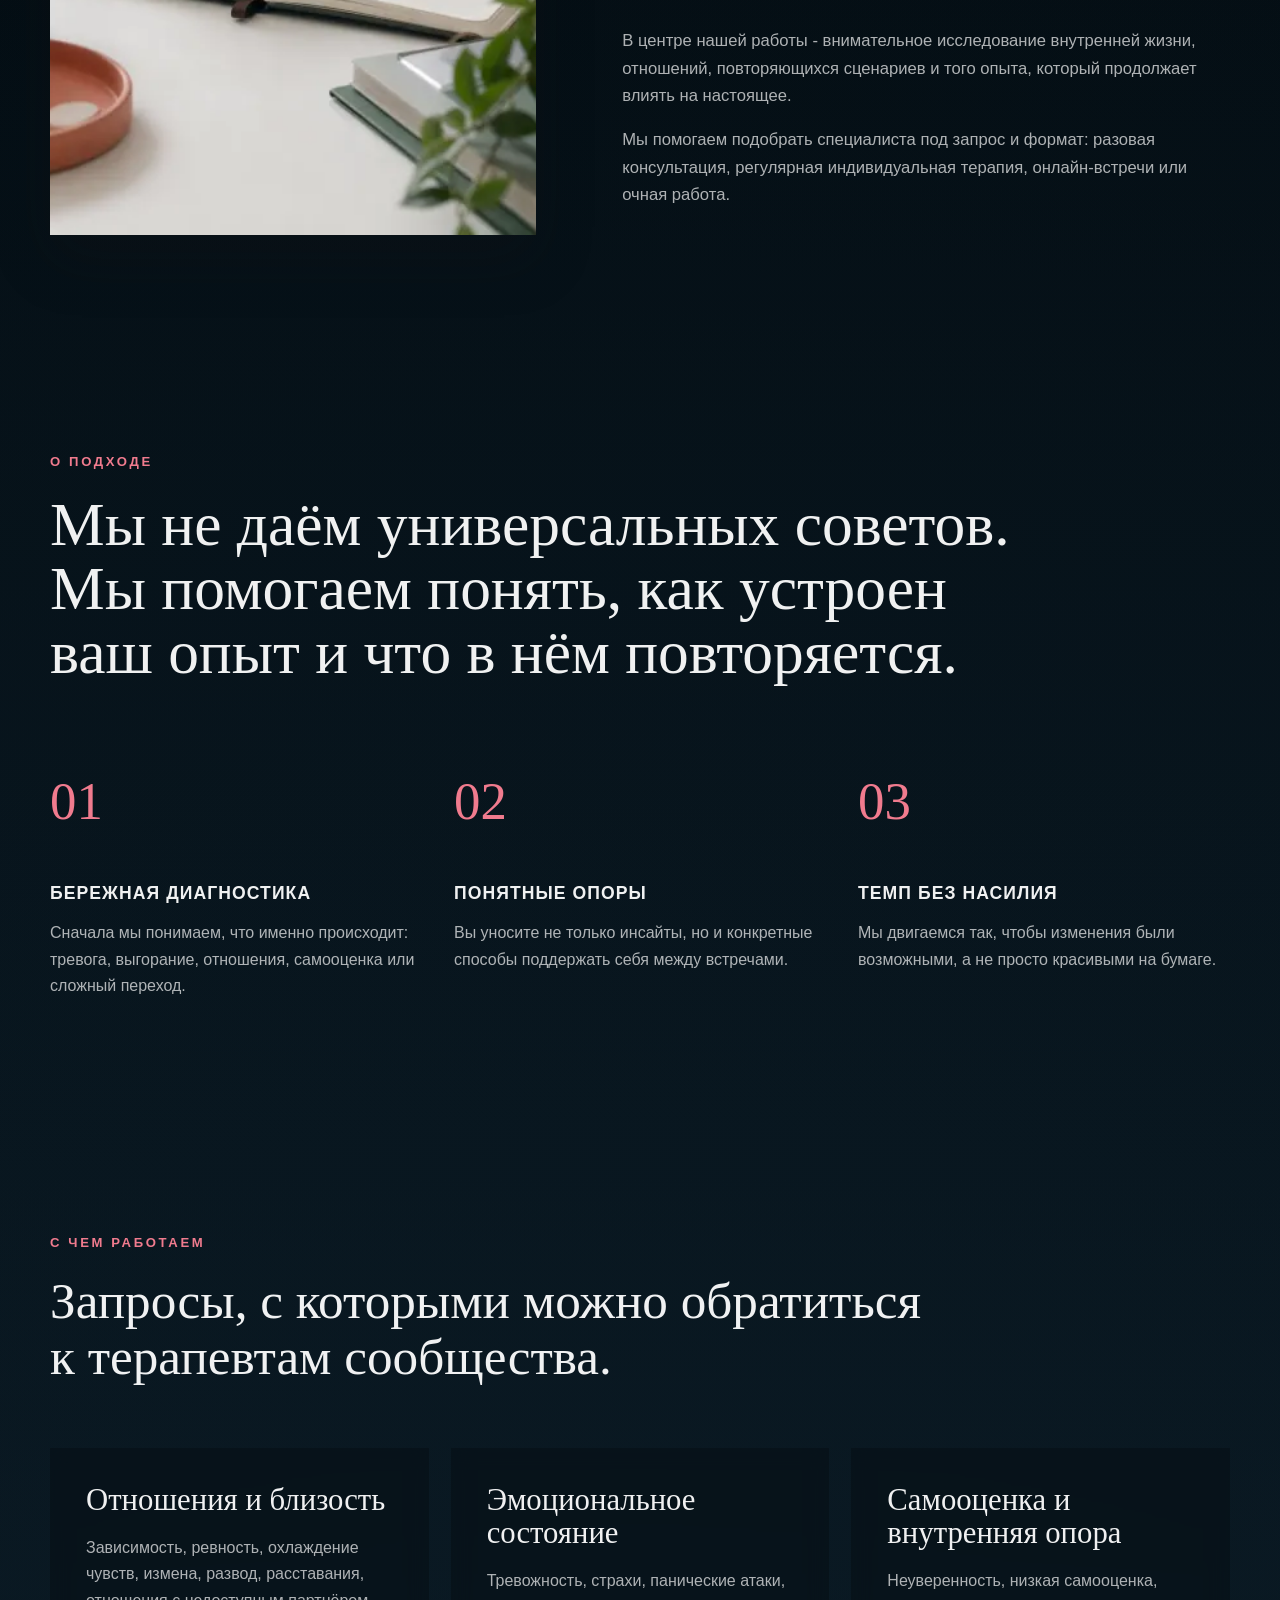
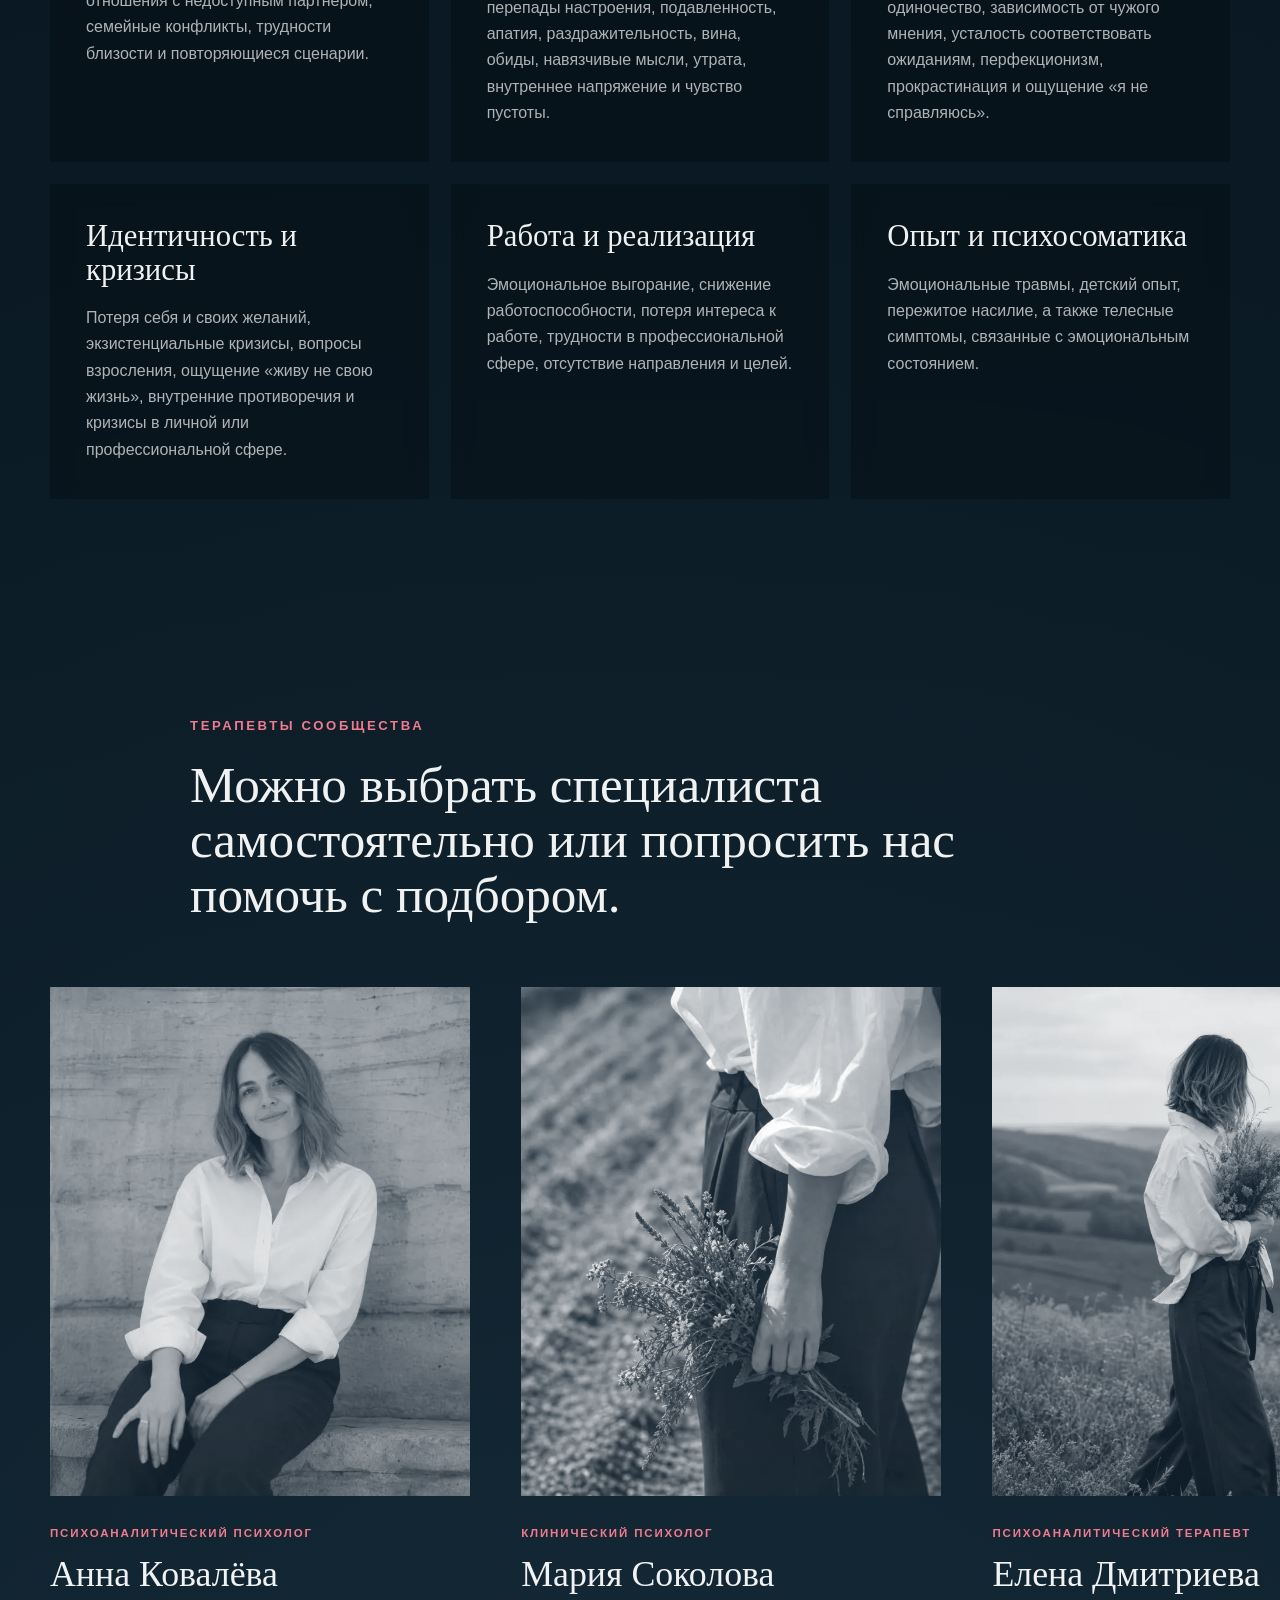
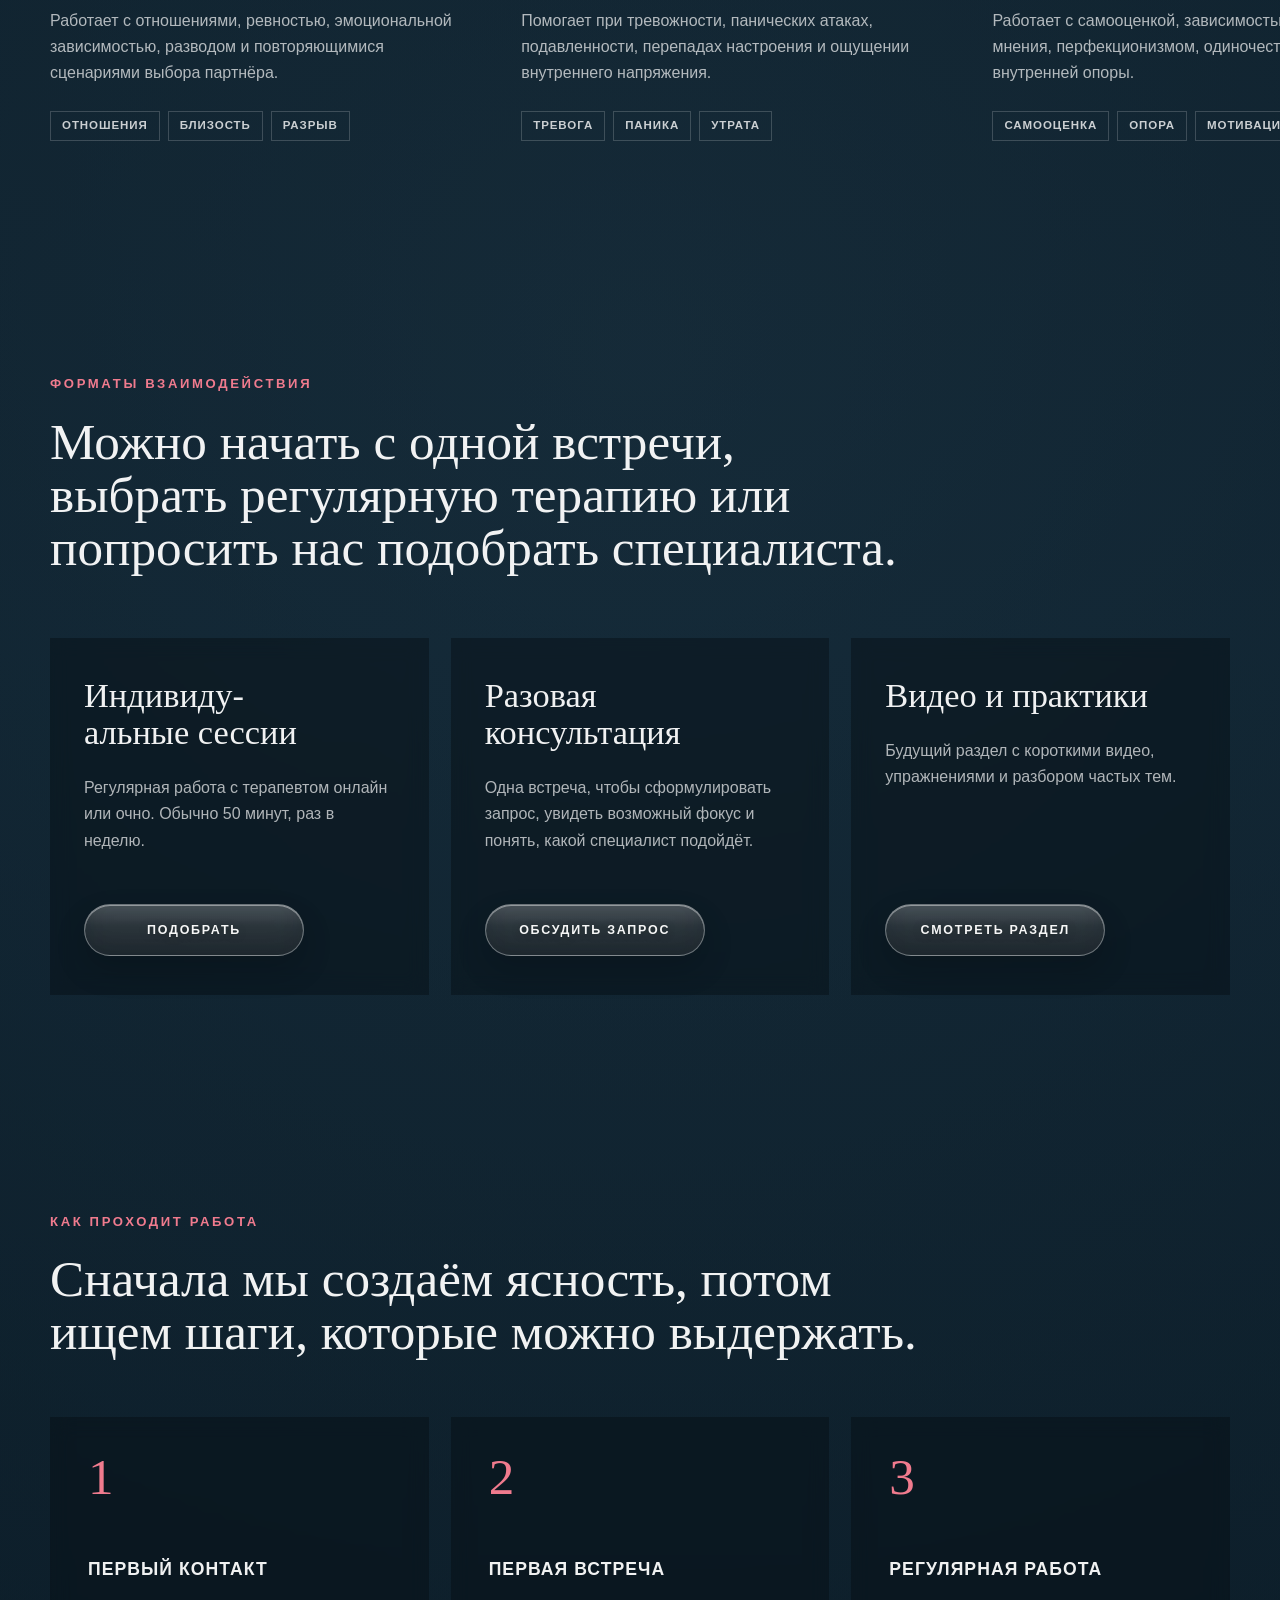
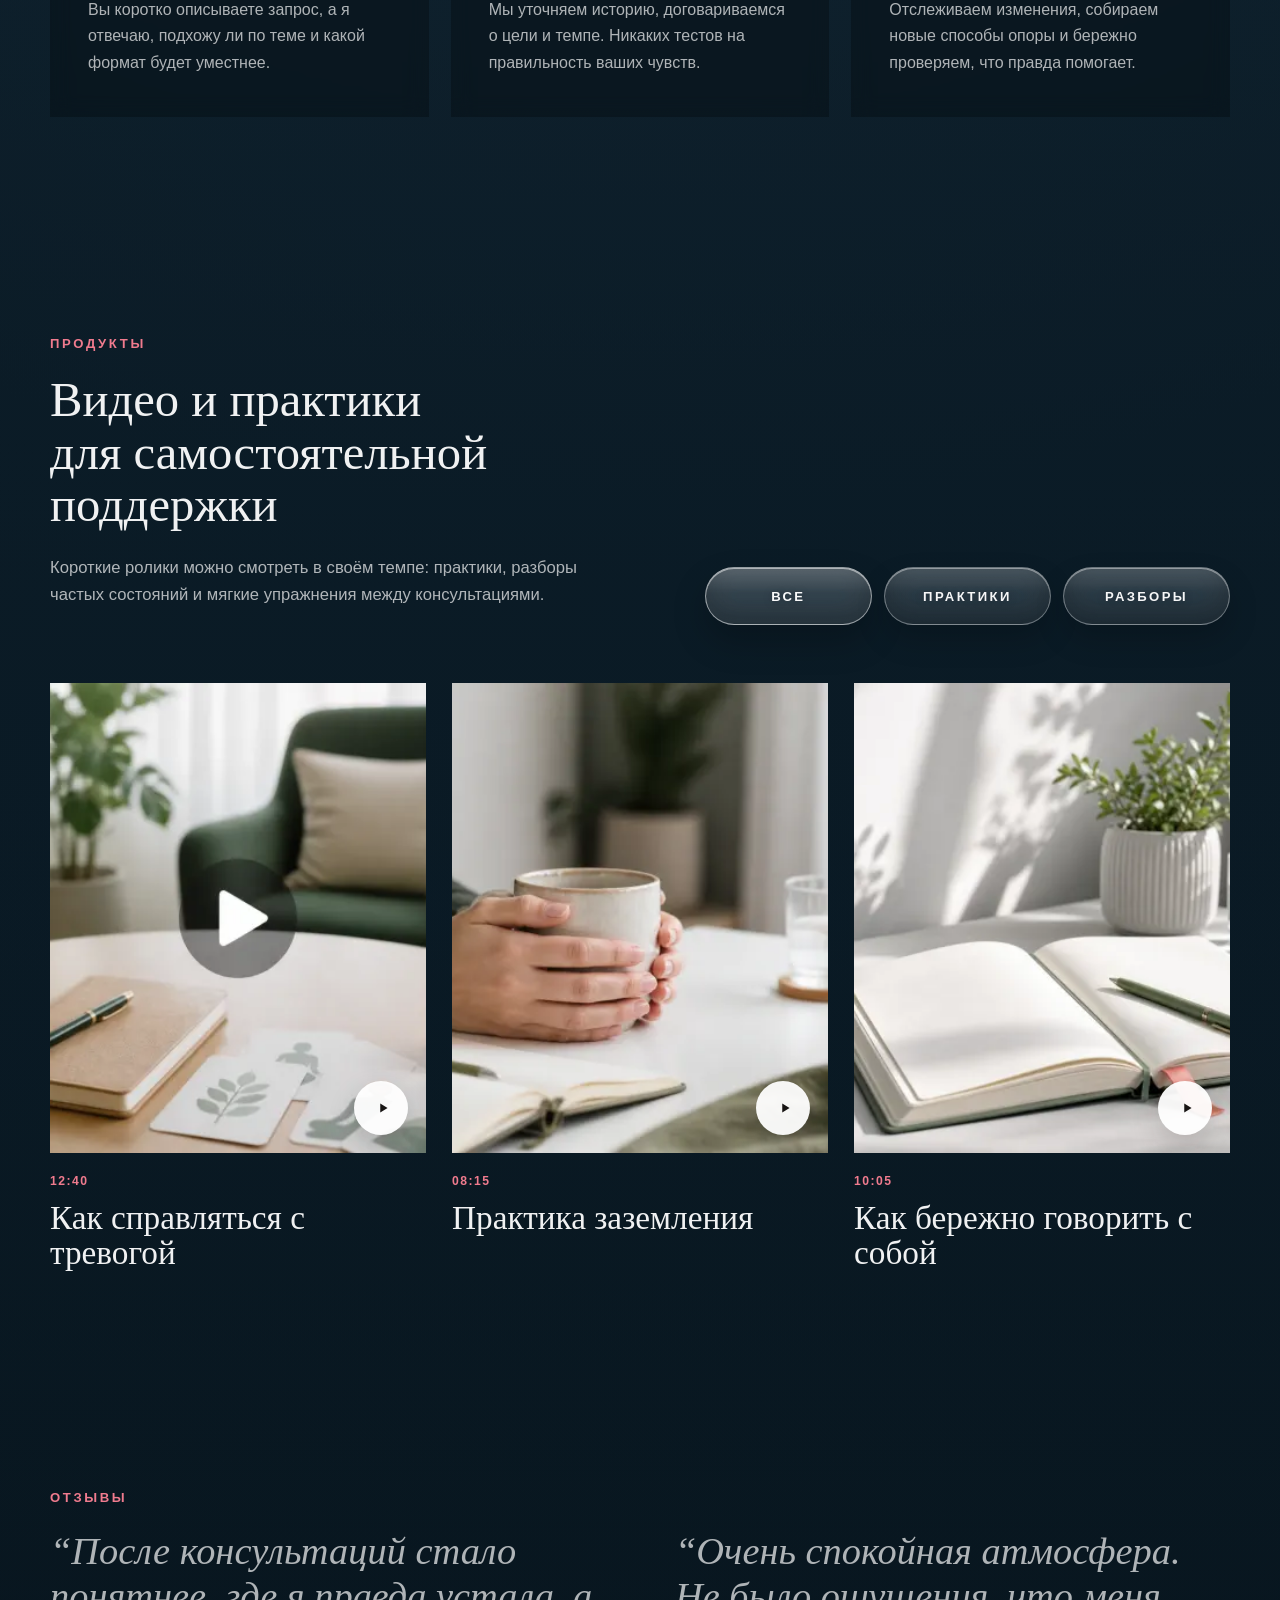
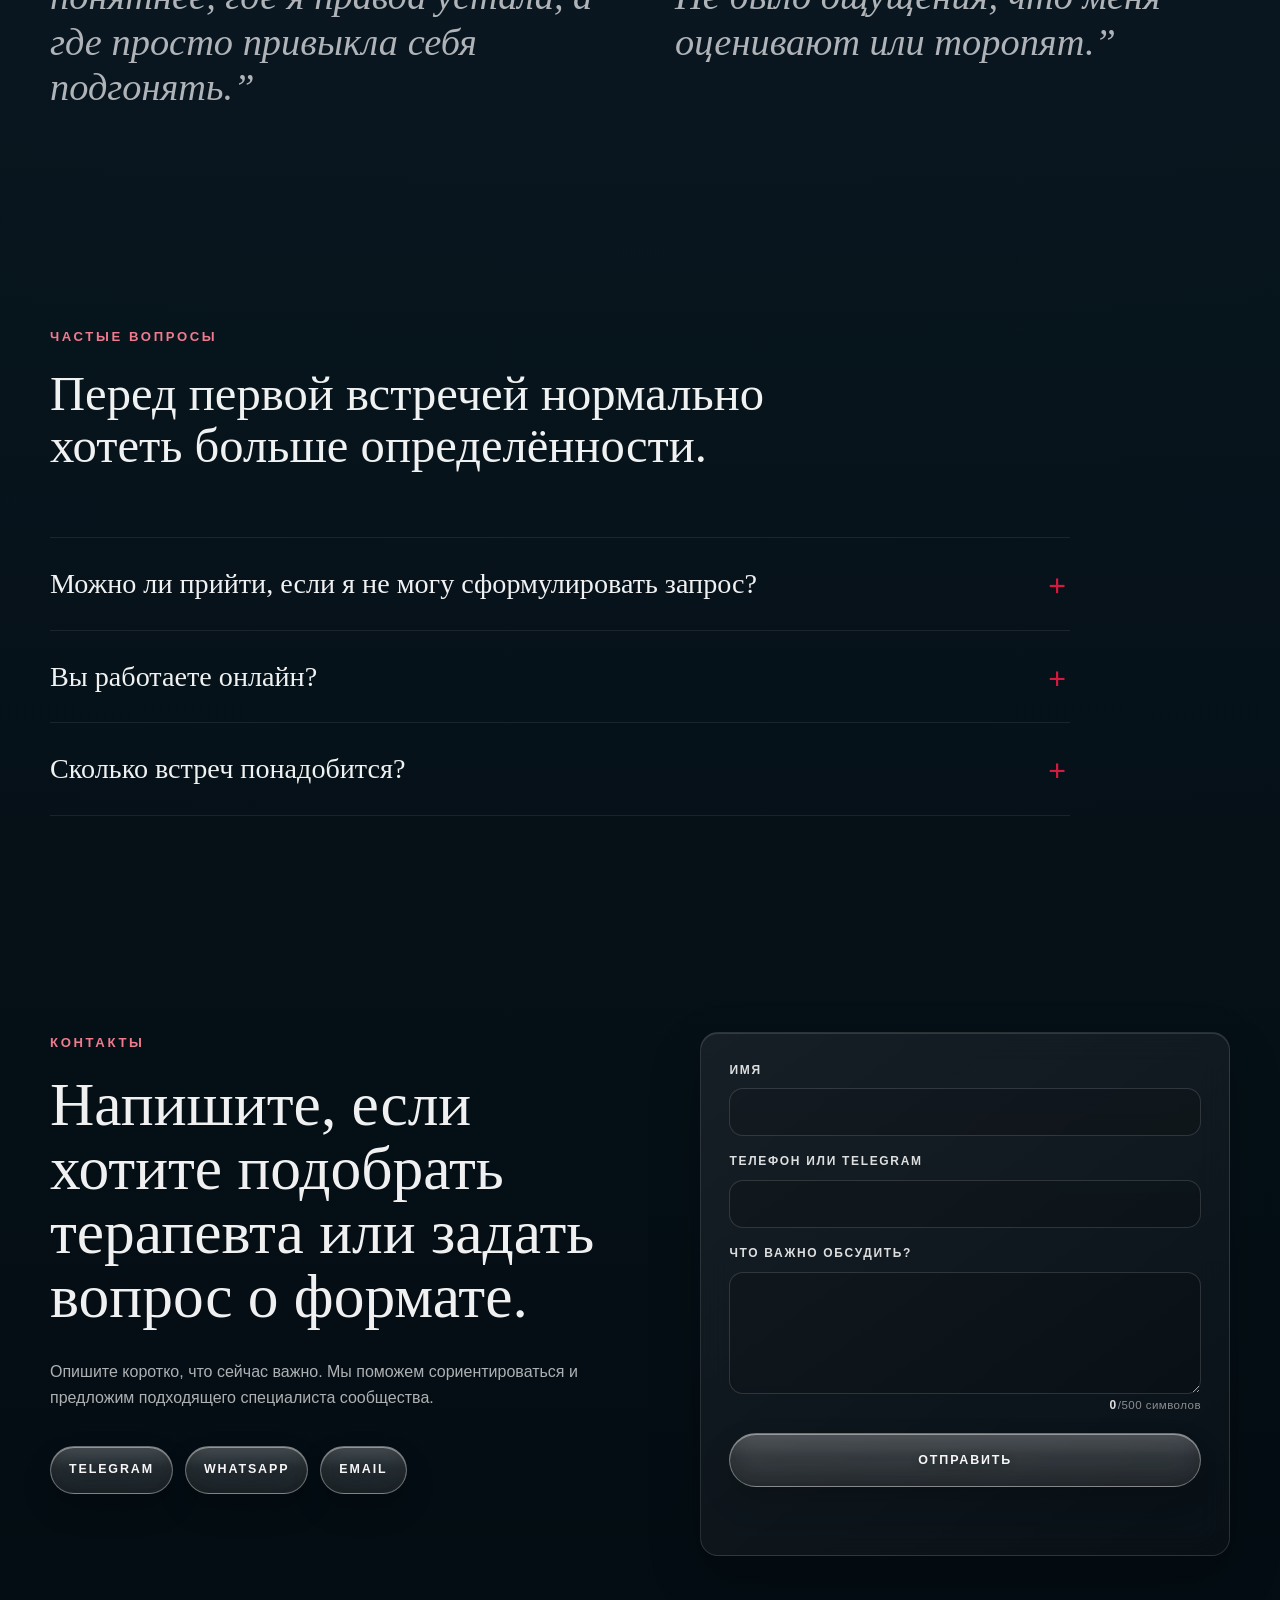
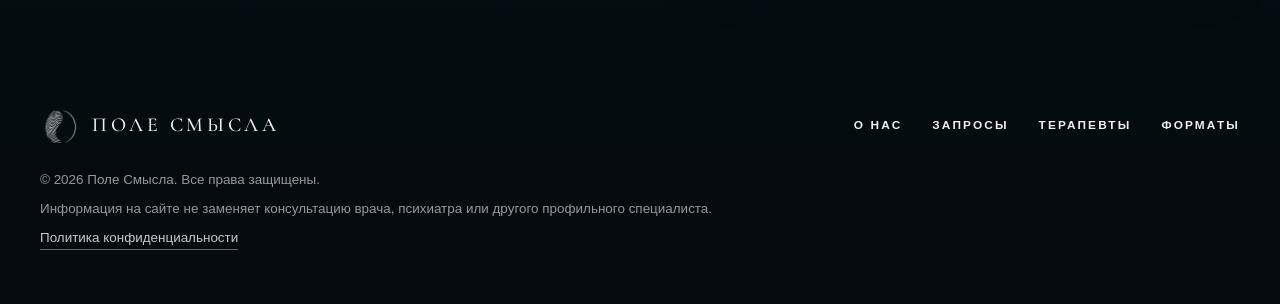
==== commit 9b94f69c: "Fix GitHub Pages structure" ====
--- a/index.html
+++ b/index.html
@@ -58,7 +58,7 @@
       href="https://fonts.googleapis.com/css2?family=Cormorant+Garamond:wght@400;500;600&display=swap"
       rel="stylesheet"
     />
-    <link rel="stylesheet" href="styles.css?v=20260529-1" />
+    <link rel="stylesheet" href="styles.css?v=20260529-3" />
   </head>
   <body>
     <header class="site-header" data-header>
@@ -563,7 +563,7 @@
       <div class="footer-legal">
         <p>© 2026 Поле Смысла. Все права защищены.</p>
         <p>Информация на сайте не заменяет консультацию врача, психиатра или другого профильного специалиста.</p>
-        <a href="#privacy">Политика конфиденциальности</a>
+        <a href="privacy.html">Политика конфиденциальности</a>
       </div>
     </footer>
 
@@ -579,6 +579,6 @@
       </div>
     </div>
 
-    <script src="script.js?v=20260529-1"></script>
+    <script src="script.js?v=20260529-3"></script>
   </body>
 </html>
--- a/styles.css
+++ b/styles.css
@@ -1384,6 +1384,59 @@
   border-bottom: 1px solid rgba(255, 255, 255, 0.38);
 }
 
+.privacy-note {
+  width: min(calc(100% - (var(--page-pad) * 2)), 920px);
+  margin: 0 auto 72px;
+  padding: clamp(24px, 4vw, 40px);
+  border: 1px solid rgba(255, 255, 255, 0.1);
+  border-radius: 18px;
+  background:
+    linear-gradient(145deg, rgba(255, 255, 255, 0.07), rgba(255, 255, 255, 0.02)),
+    rgba(3, 11, 16, 0.34);
+  color: rgba(255, 255, 255, 0.72);
+  scroll-margin-top: 96px;
+}
+
+.privacy-note h2,
+.privacy-note h3 {
+  color: rgba(255, 255, 255, 0.94);
+}
+
+.privacy-note h2 {
+  margin-bottom: 22px;
+  font-size: clamp(2rem, 4vw, 3.4rem);
+}
+
+.privacy-note h3 {
+  margin-top: 26px;
+  margin-bottom: 10px;
+  font-family: Arial, Helvetica, sans-serif;
+  font-size: 0.86rem;
+}
+
+.privacy-note p,
+.privacy-note li {
+  color: rgba(255, 255, 255, 0.68);
+}
+
+.privacy-note ul {
+  margin-top: 0;
+  padding-left: 20px;
+}
+
+.privacy-page {
+  min-height: 100vh;
+  padding-top: 132px;
+}
+
+.privacy-page .privacy-note {
+  margin-bottom: 96px;
+}
+
+.privacy-page .button-link {
+  margin-top: 28px;
+}
+
 .video-modal {
   position: fixed;
   z-index: 50;
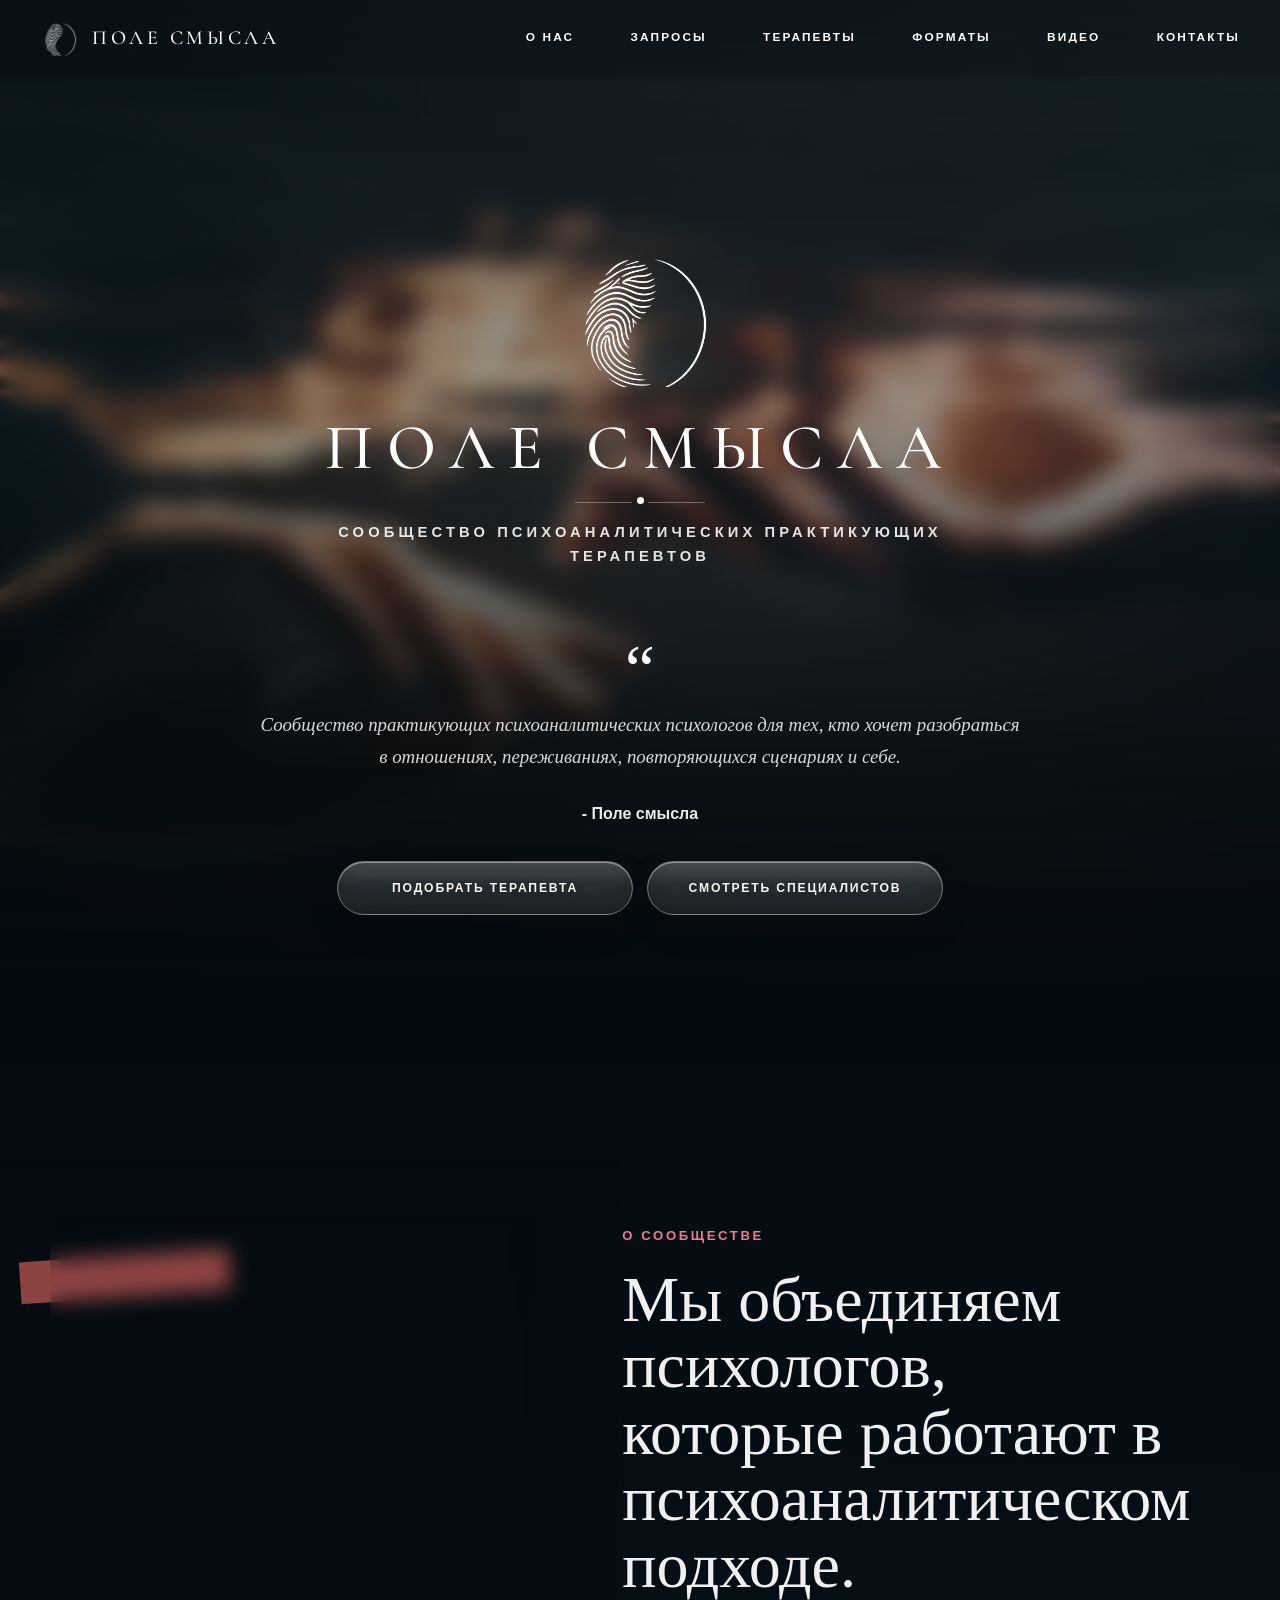
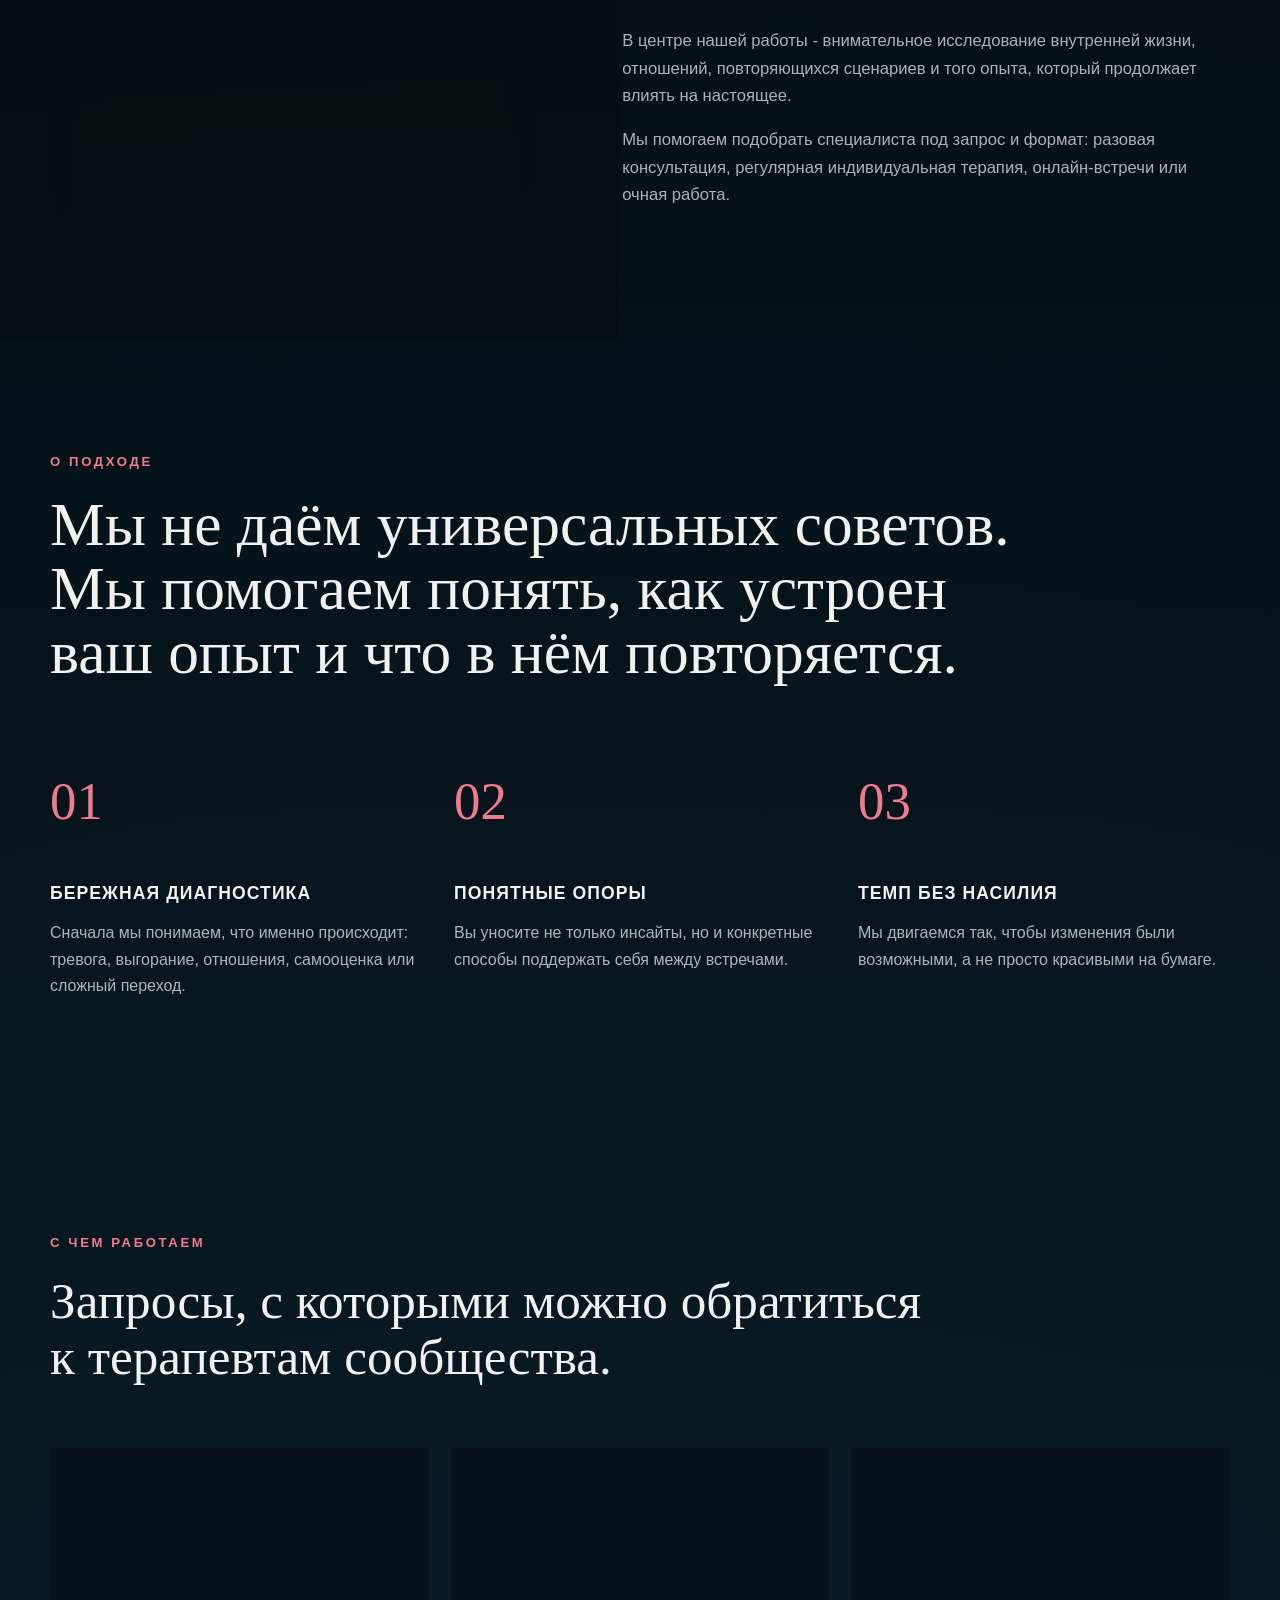
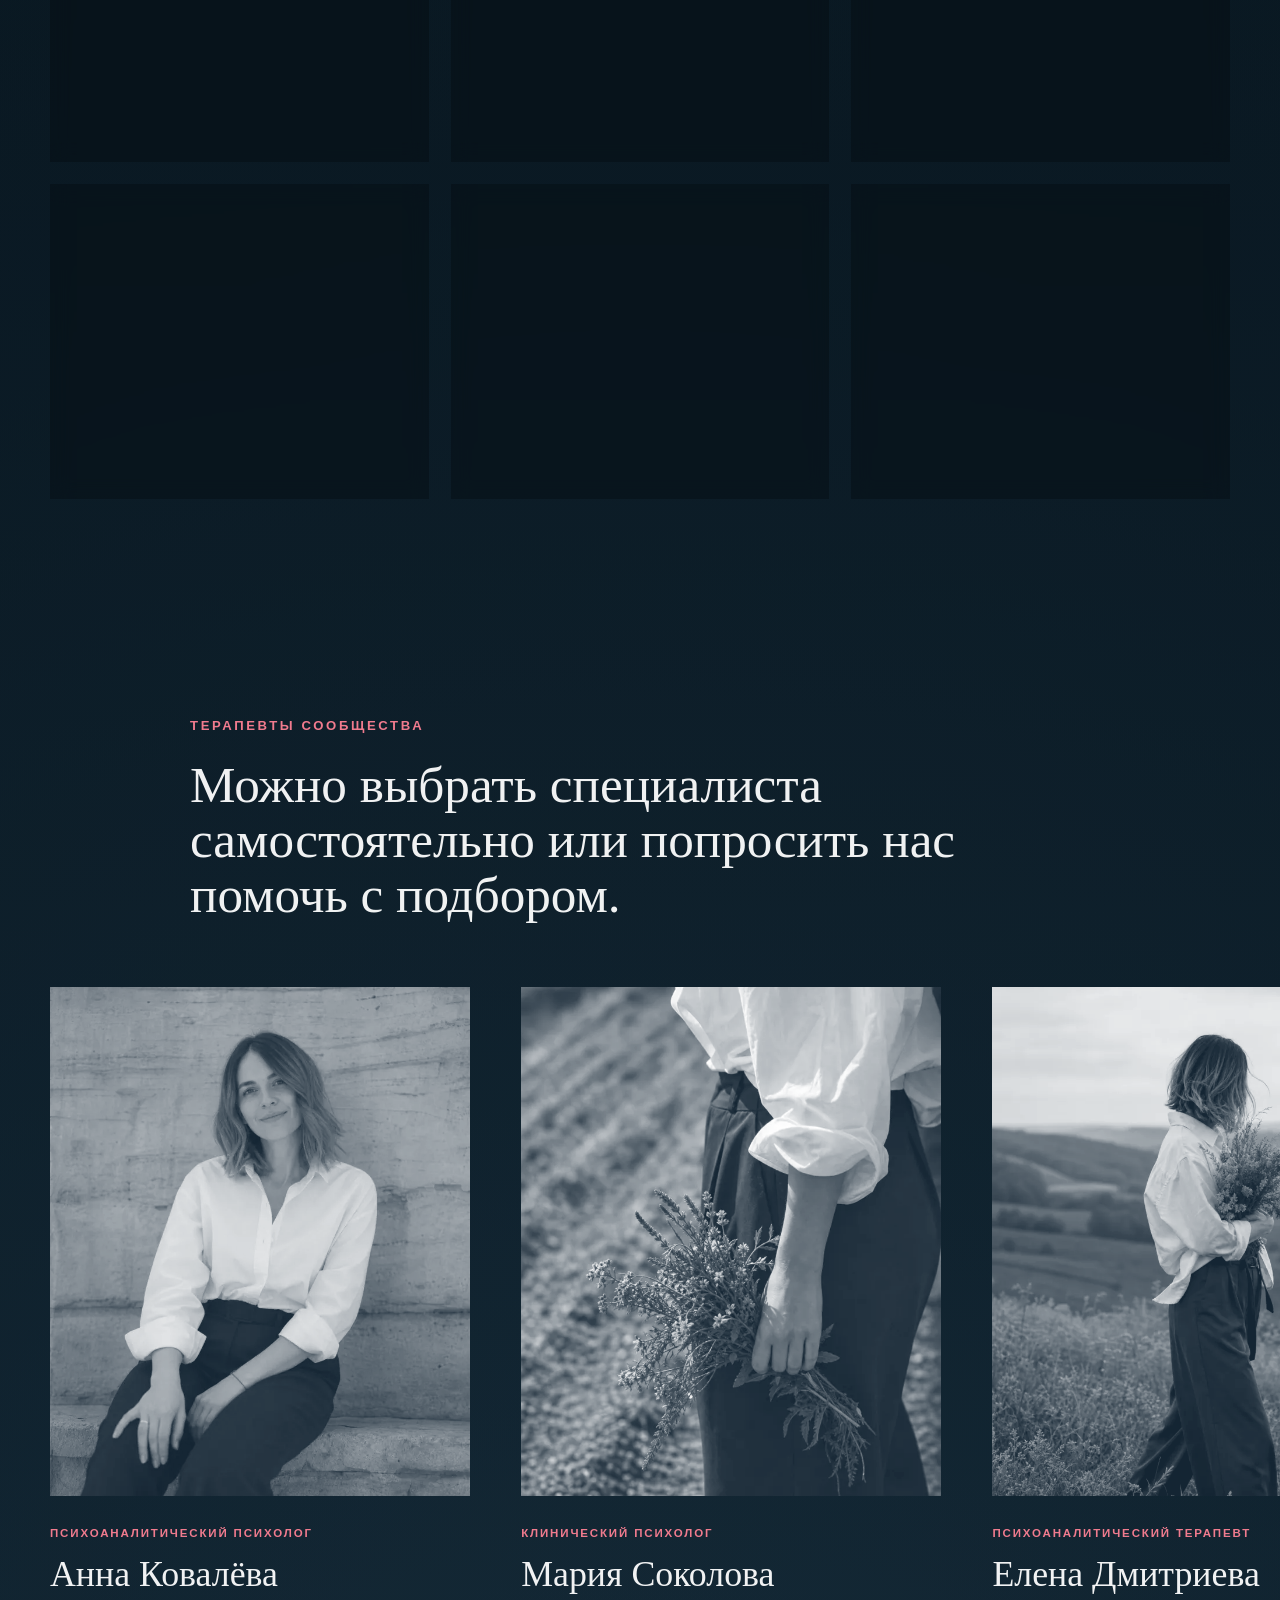
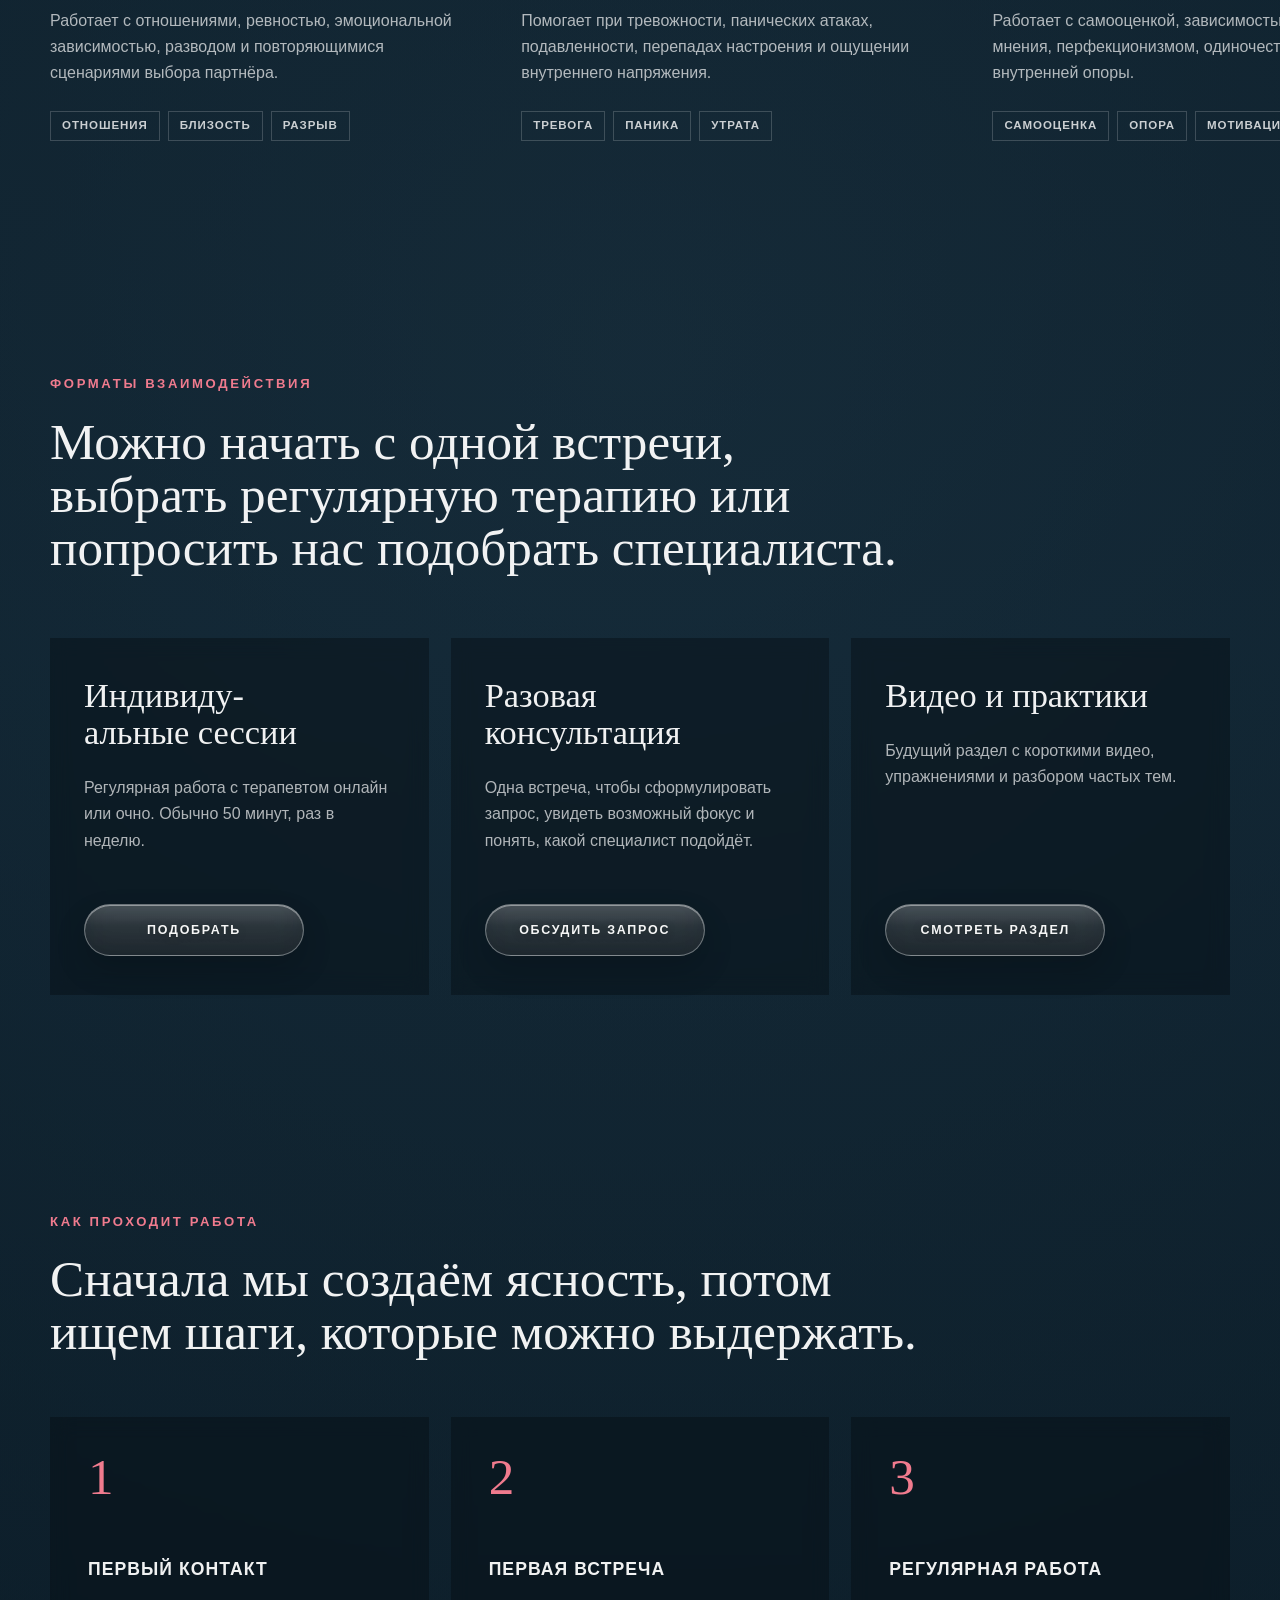
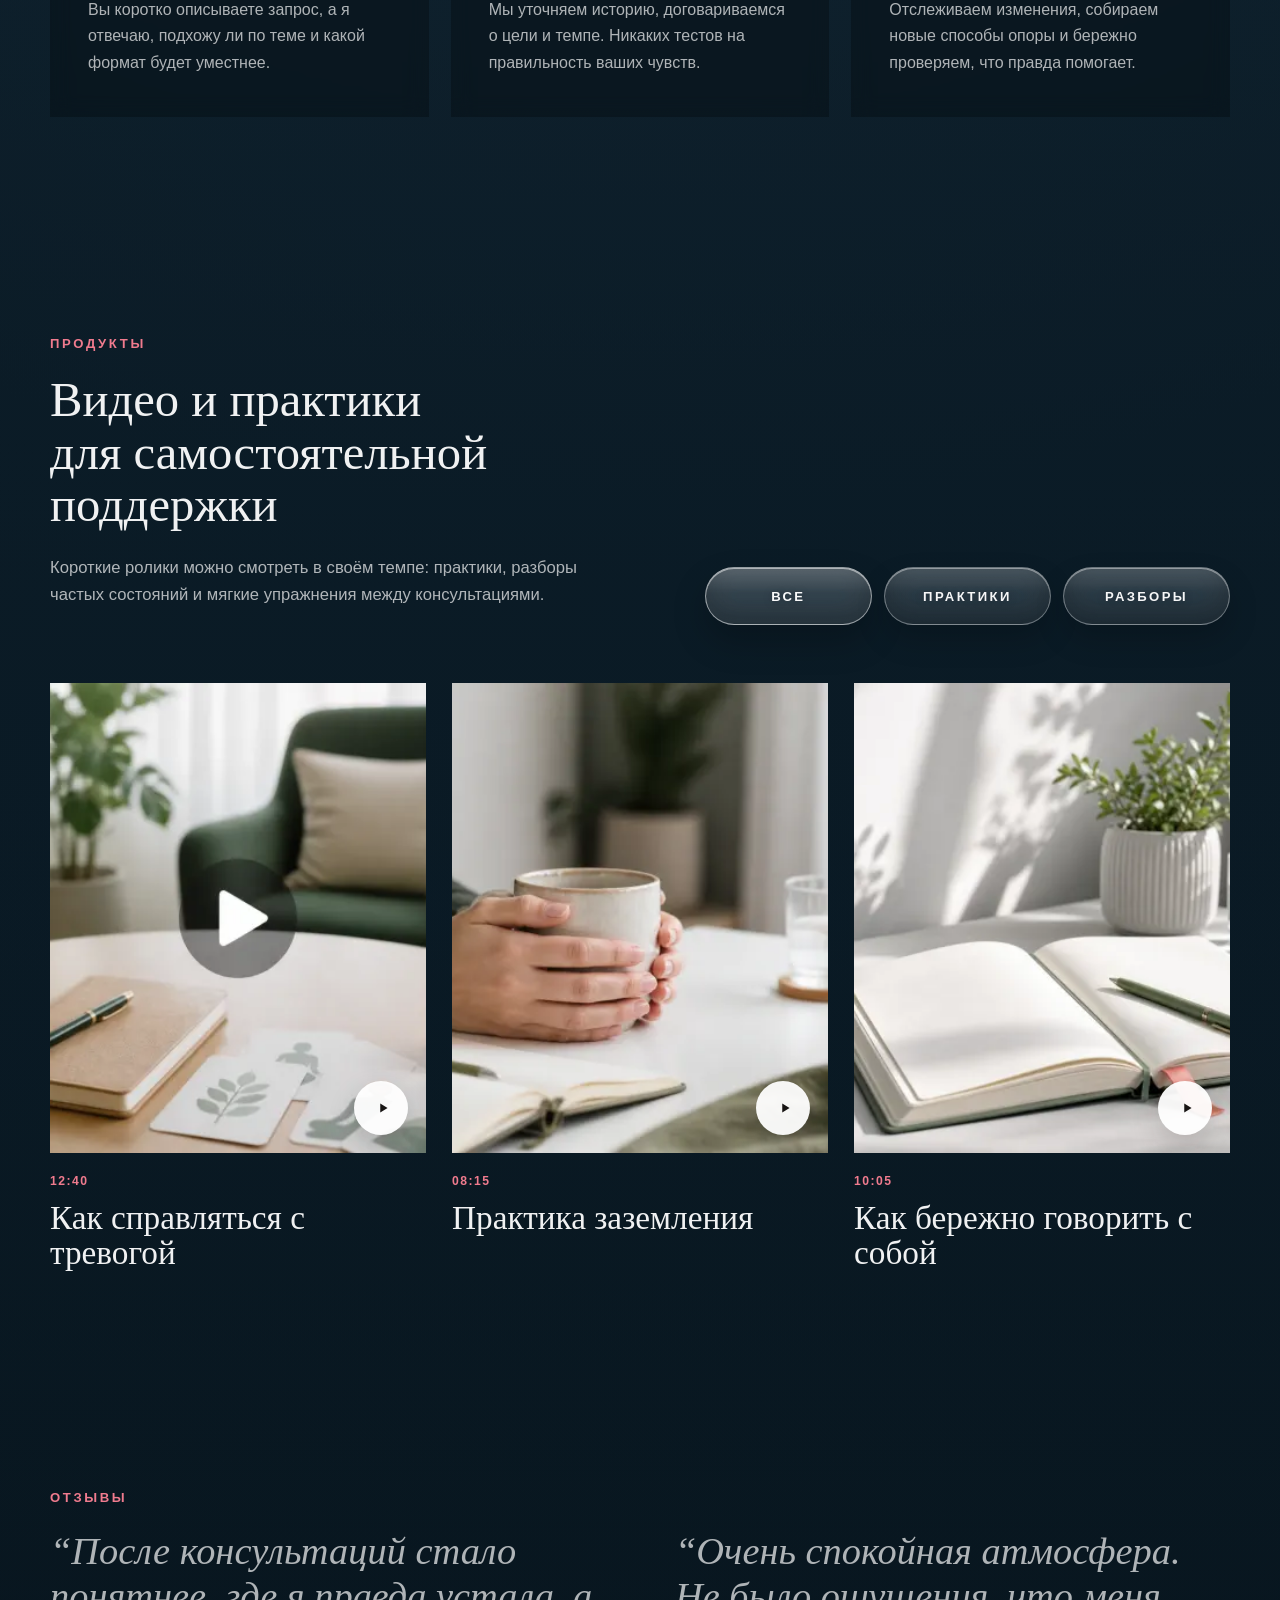
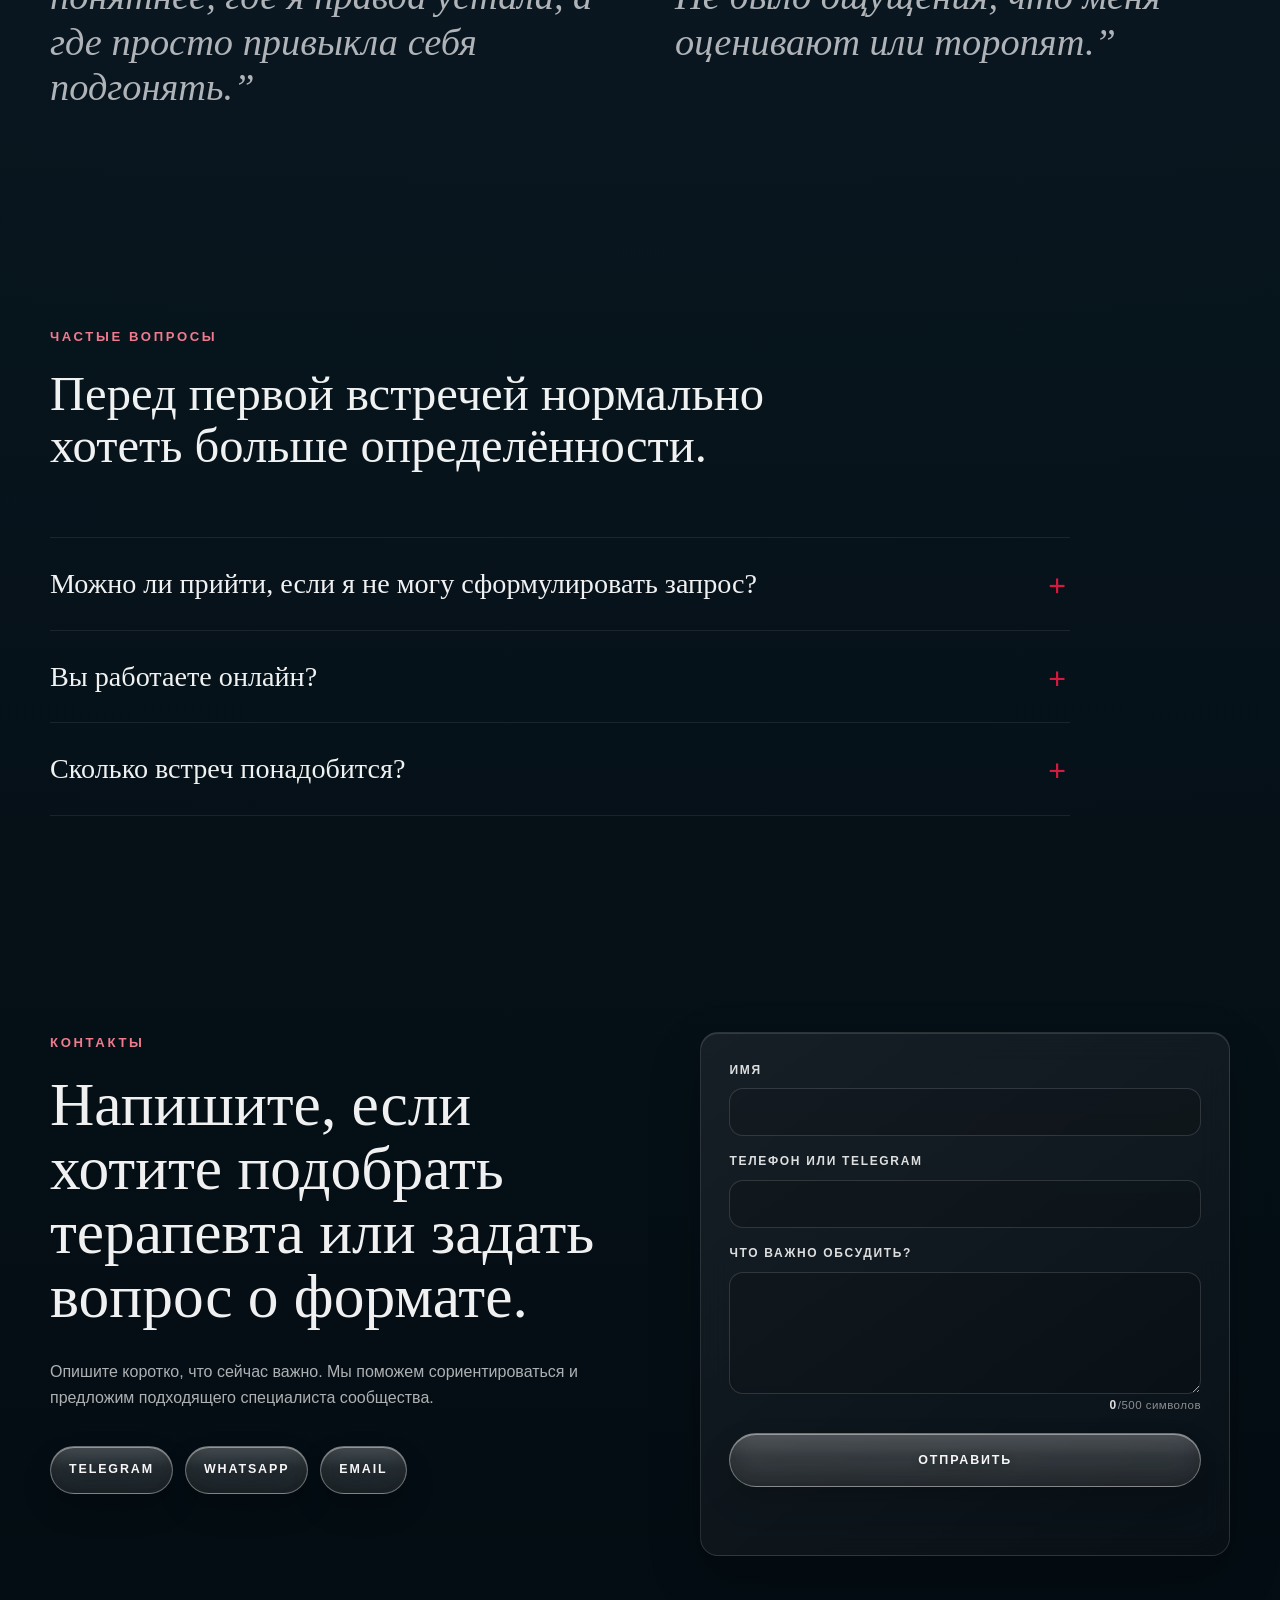
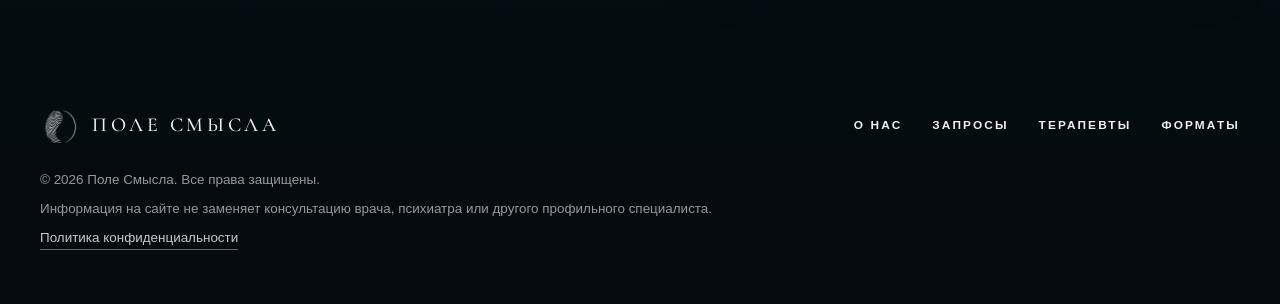
==== commit 96bde0fa: "Fix GitHub Pages structure" ====
--- a/index.html
+++ b/index.html
@@ -58,7 +58,7 @@
       href="https://fonts.googleapis.com/css2?family=Cormorant+Garamond:wght@400;500;600&display=swap"
       rel="stylesheet"
     />
-    <link rel="stylesheet" href="styles.css?v=20260529-3" />
+    <link rel="stylesheet" href="styles.css?v=20260529-4" />
   </head>
   <body>
     <header class="site-header" data-header>
@@ -579,6 +579,6 @@
       </div>
     </div>
 
-    <script src="script.js?v=20260529-3"></script>
+    <script src="script.js?v=20260529-4"></script>
   </body>
 </html>
--- a/styles.css
+++ b/styles.css
@@ -1398,13 +1398,21 @@
 }
 
 .privacy-note h2,
+.privacy-note h1,
 .privacy-note h3 {
   color: rgba(255, 255, 255, 0.94);
-}
-
+  overflow-wrap: normal;
+  word-break: normal;
+  hyphens: none;
+}
+
+.privacy-note h1,
 .privacy-note h2 {
+  max-width: 760px;
   margin-bottom: 22px;
-  font-size: clamp(2rem, 4vw, 3.4rem);
+  font-size: clamp(2.2rem, 6vw, 4.6rem);
+  line-height: 1.04;
+  text-wrap: balance;
 }
 
 .privacy-note h3 {
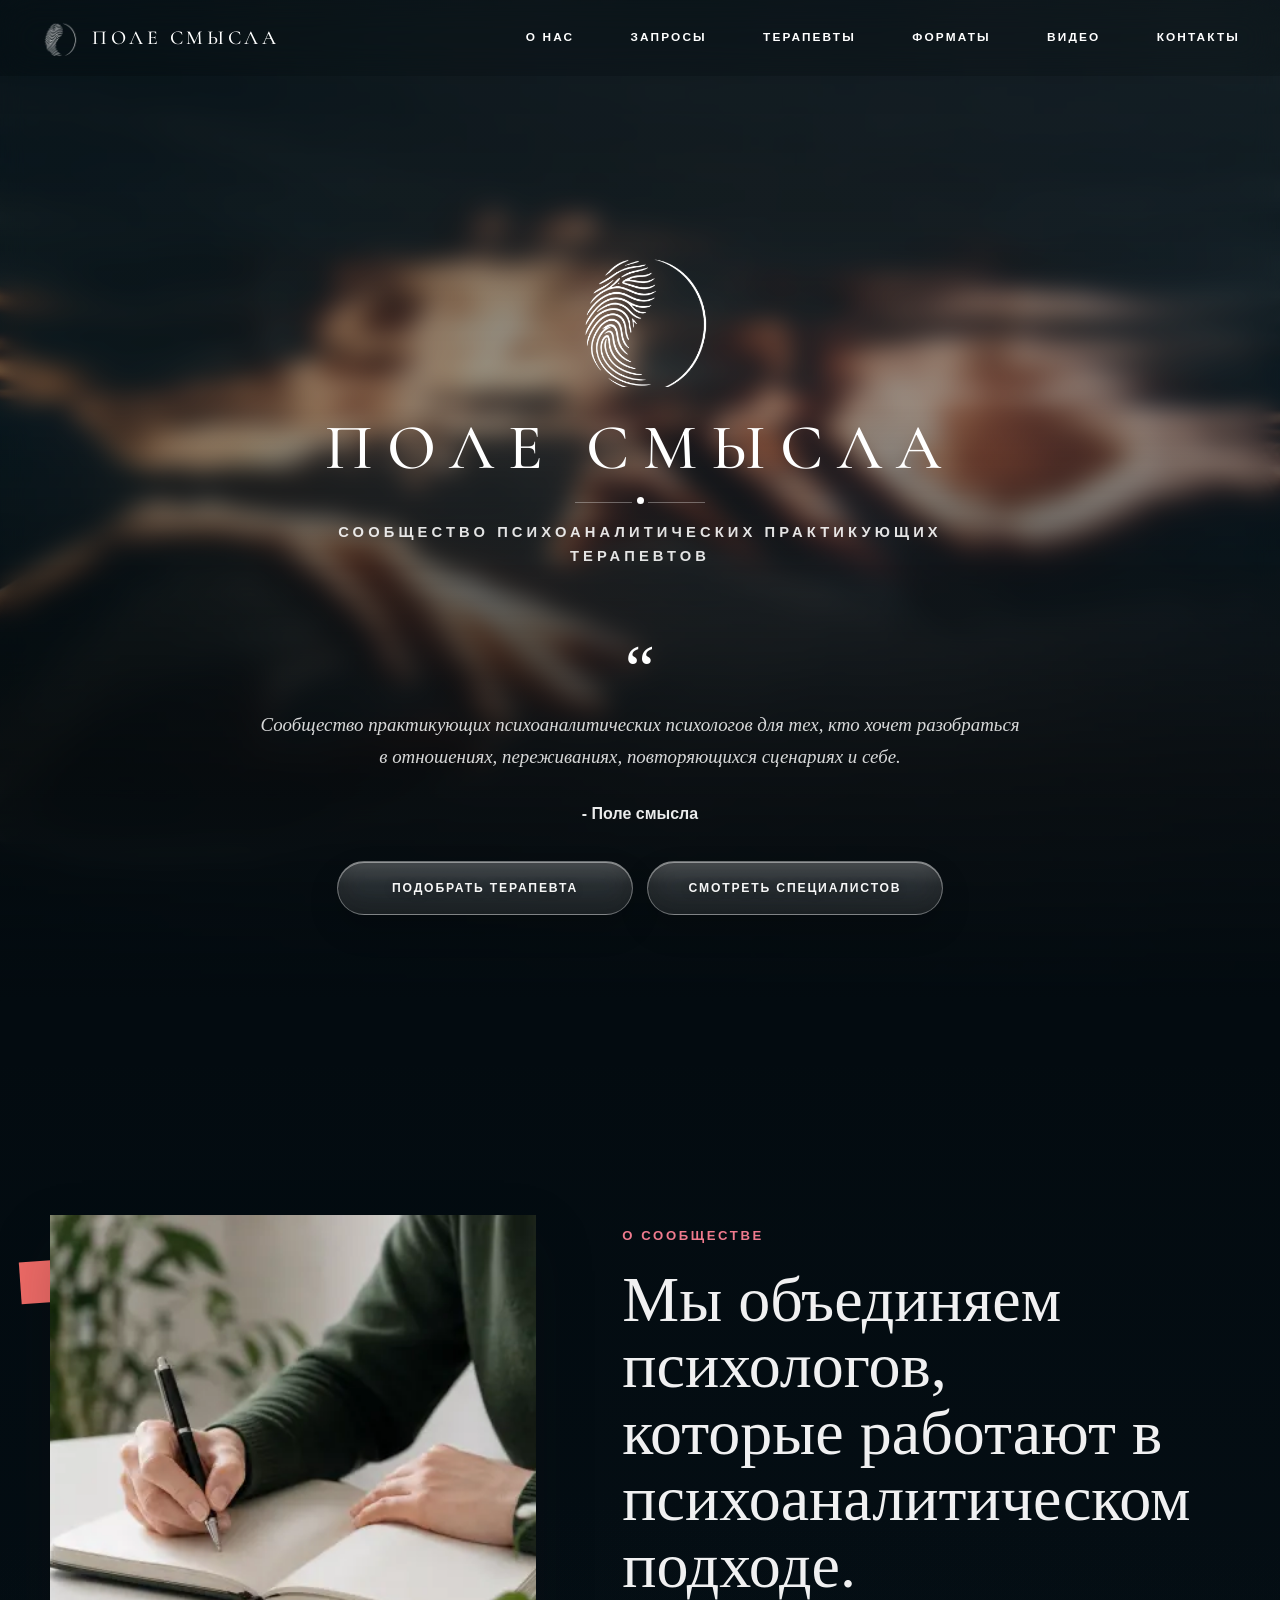
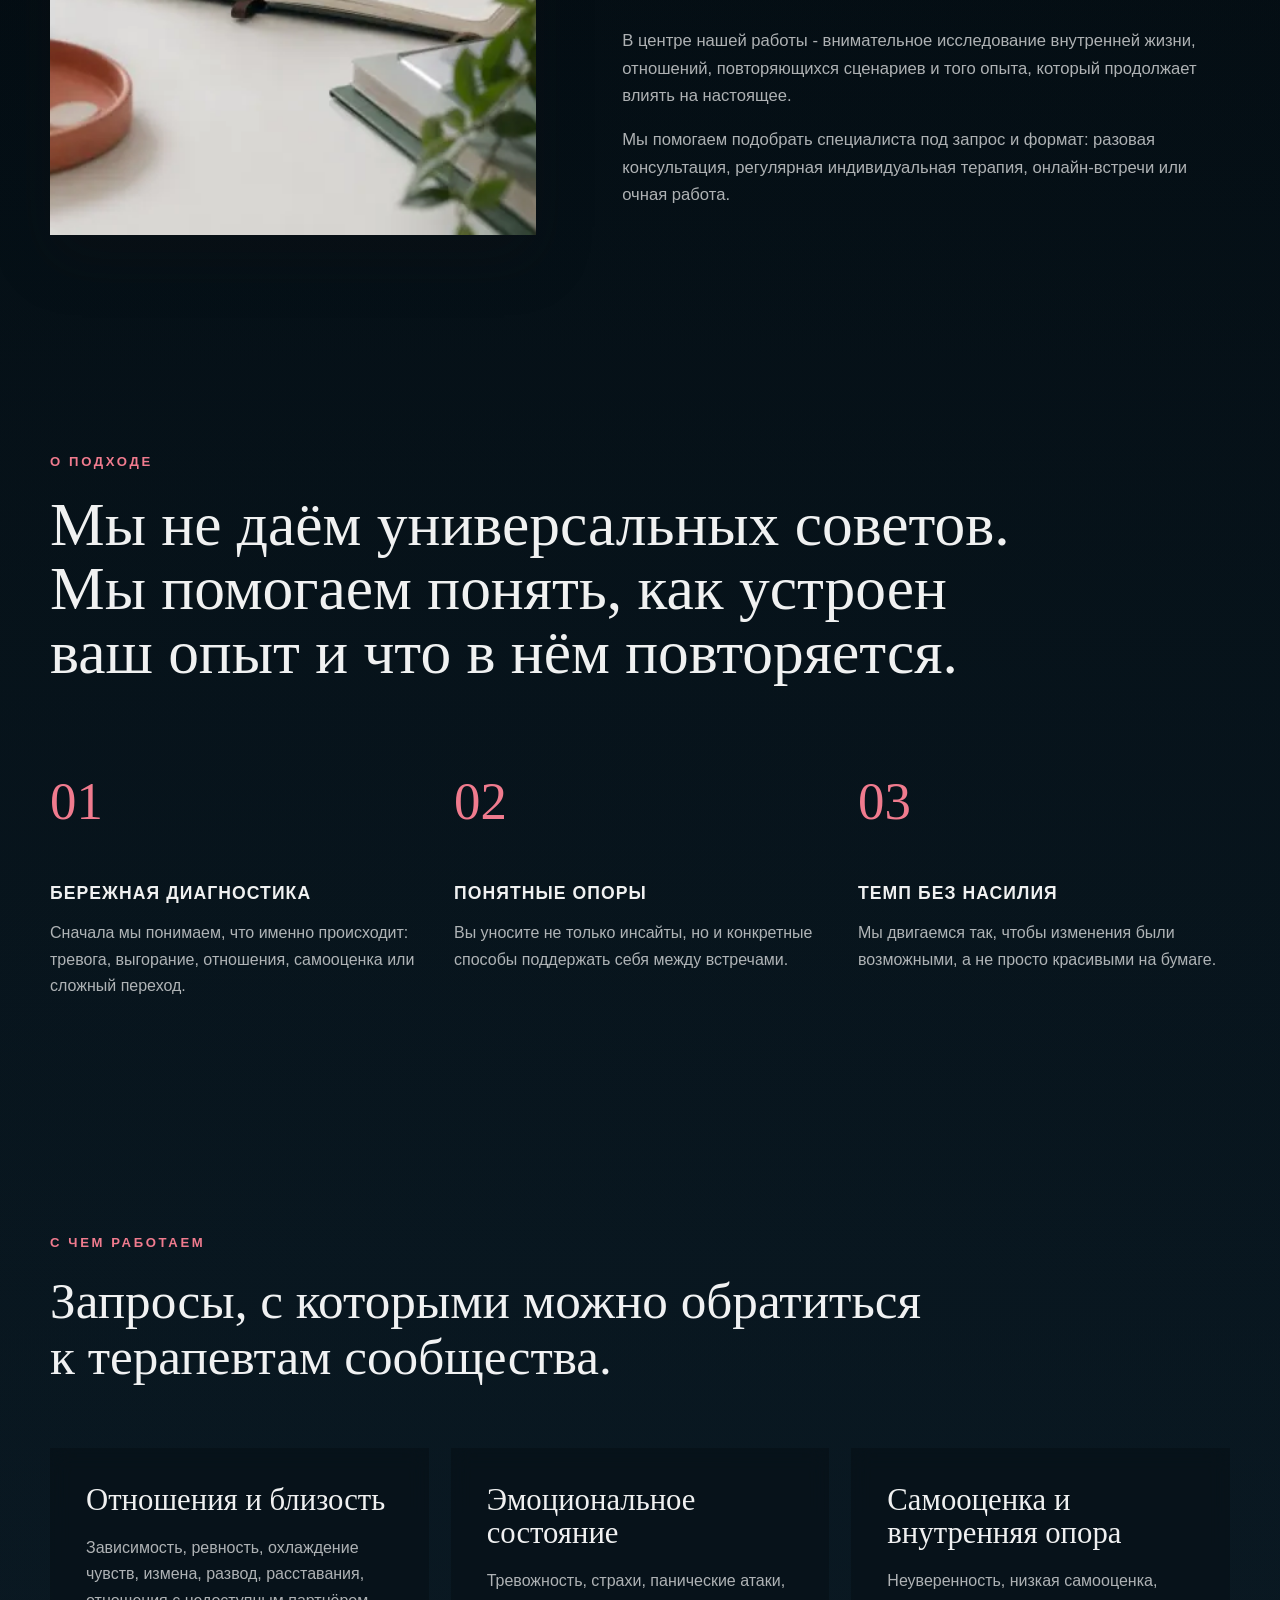
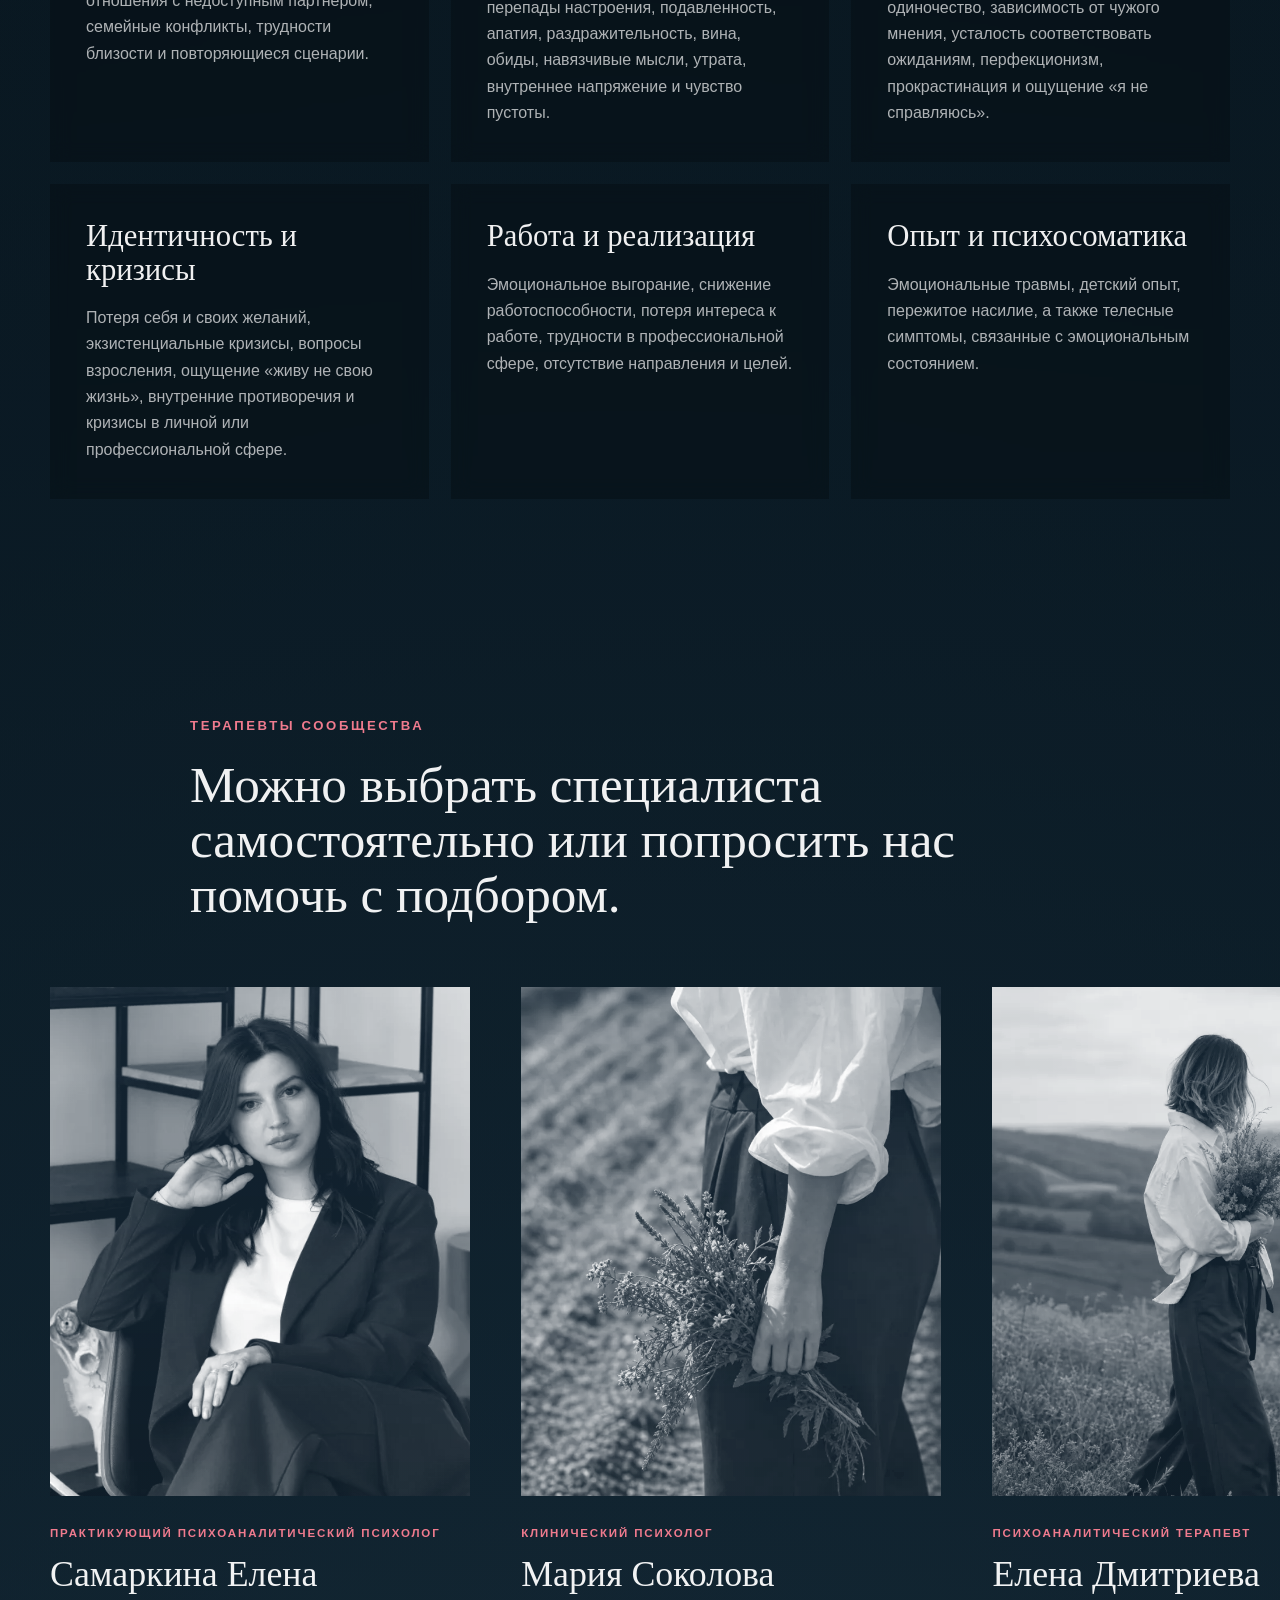
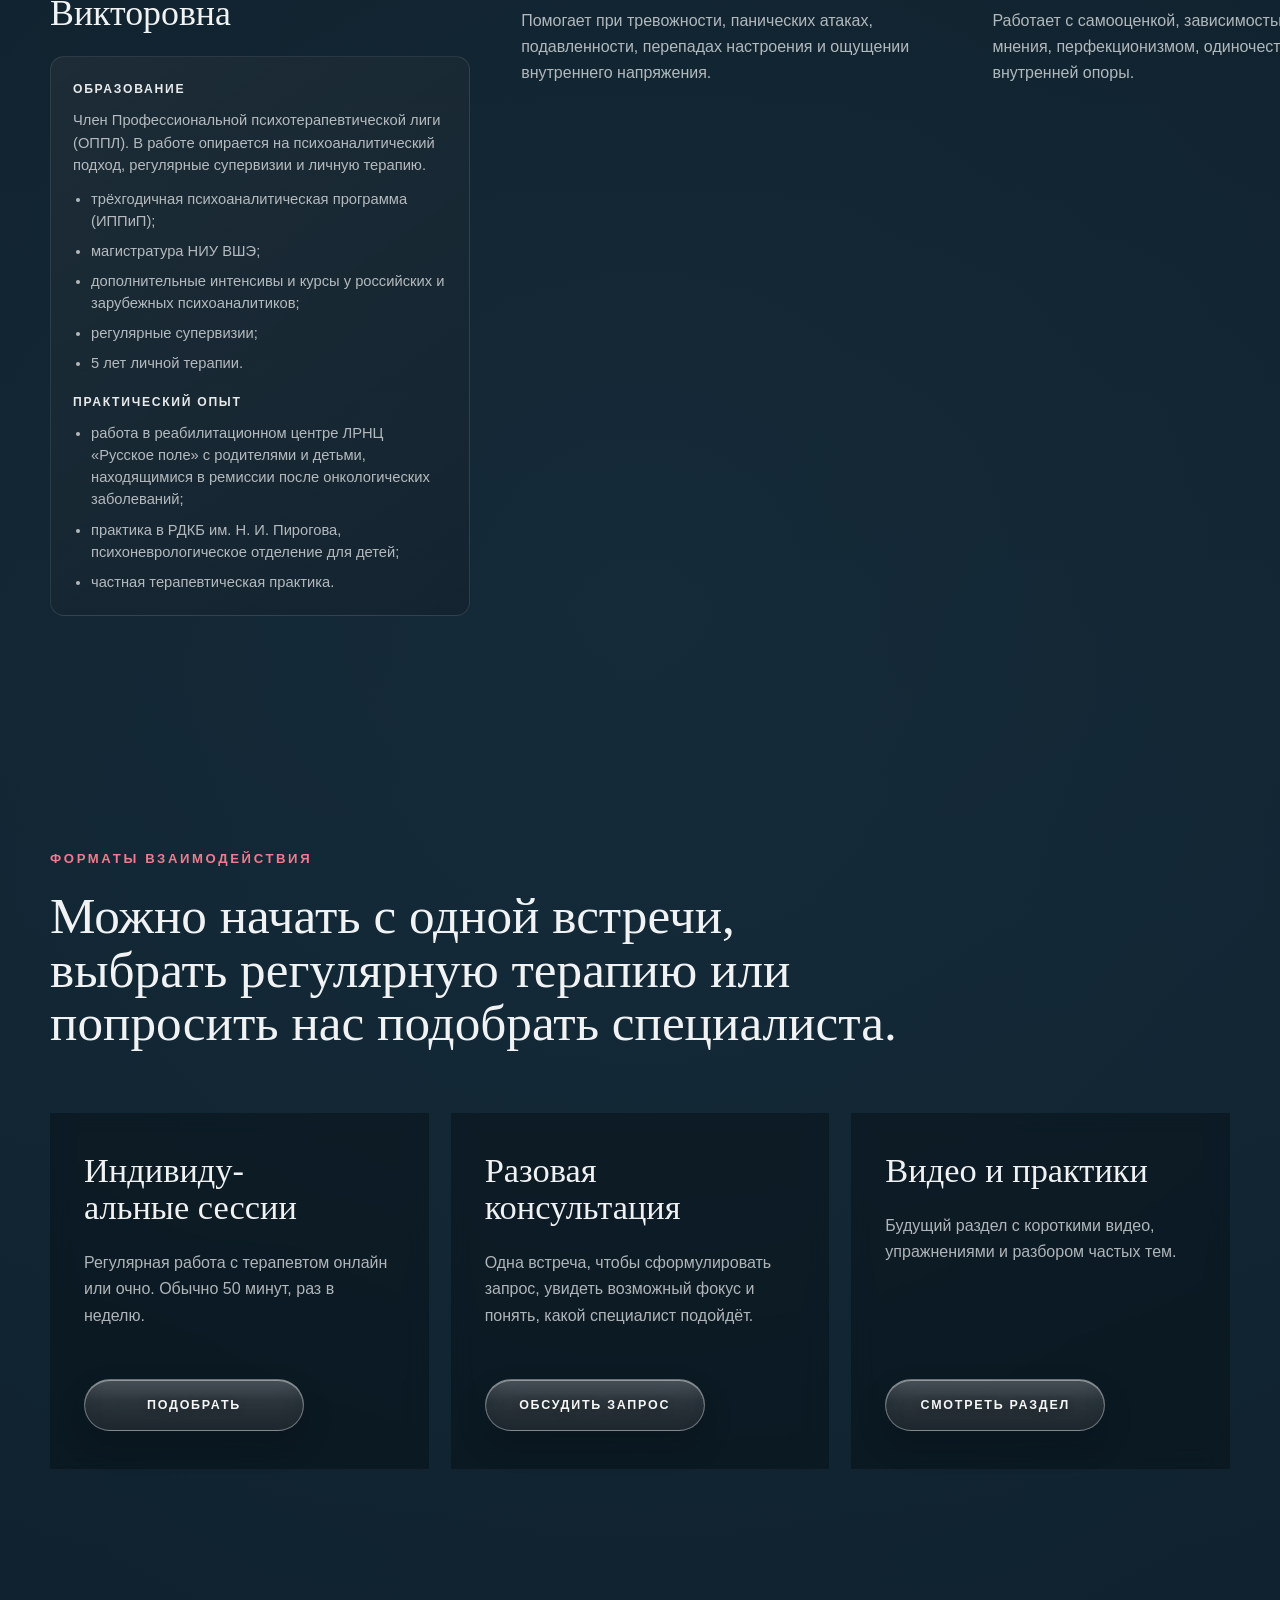
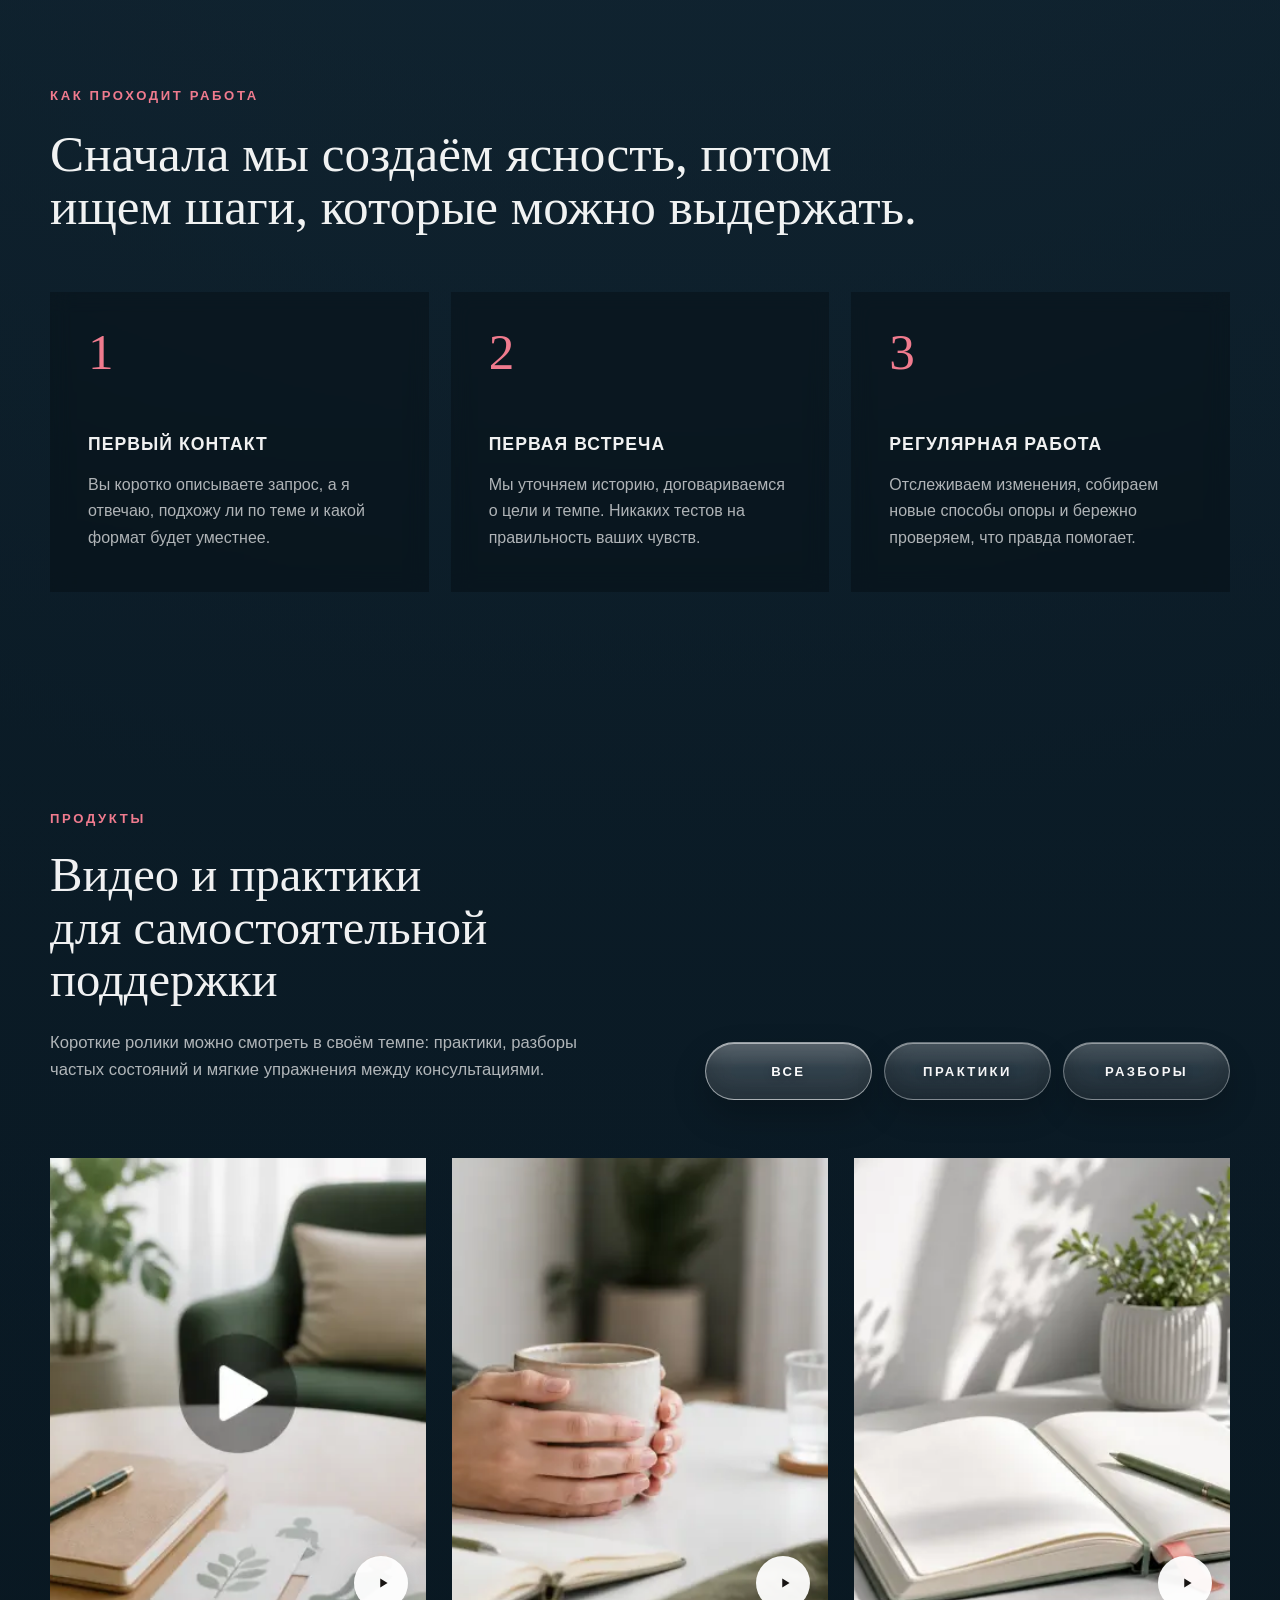
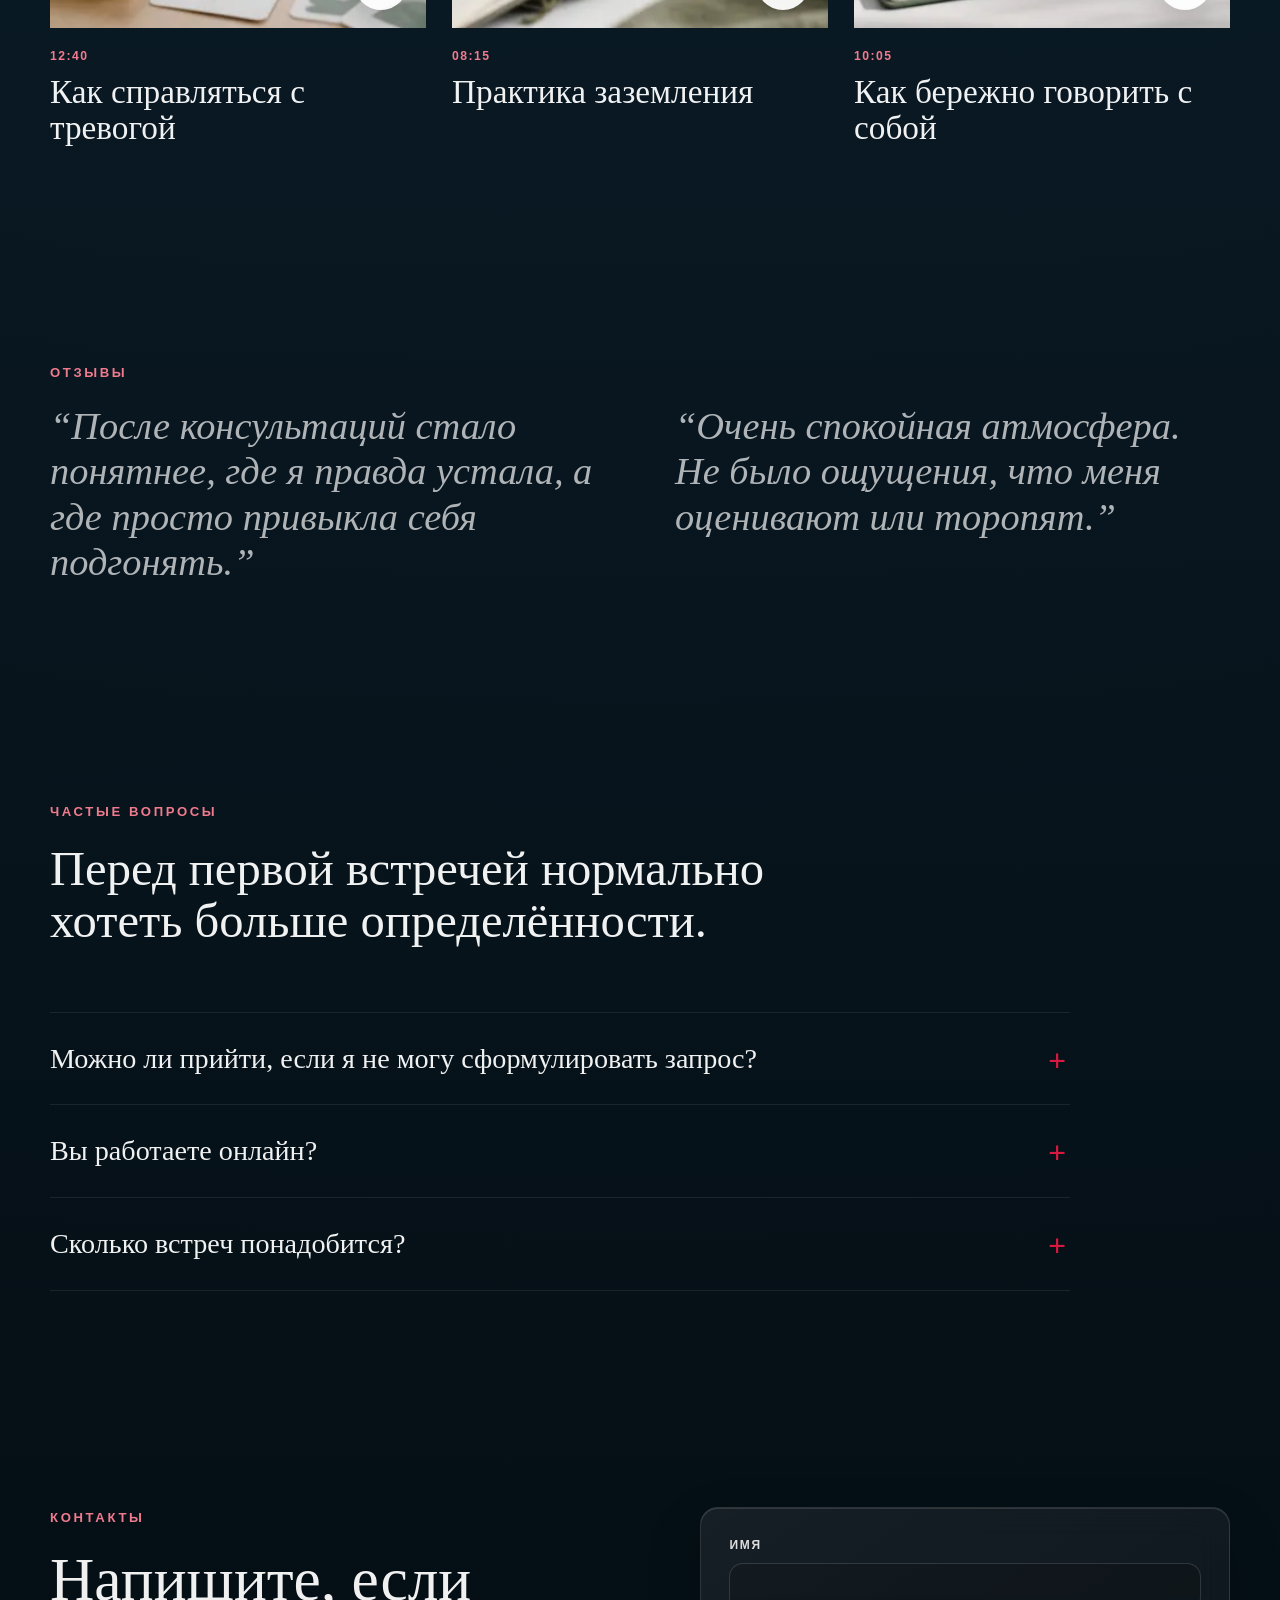
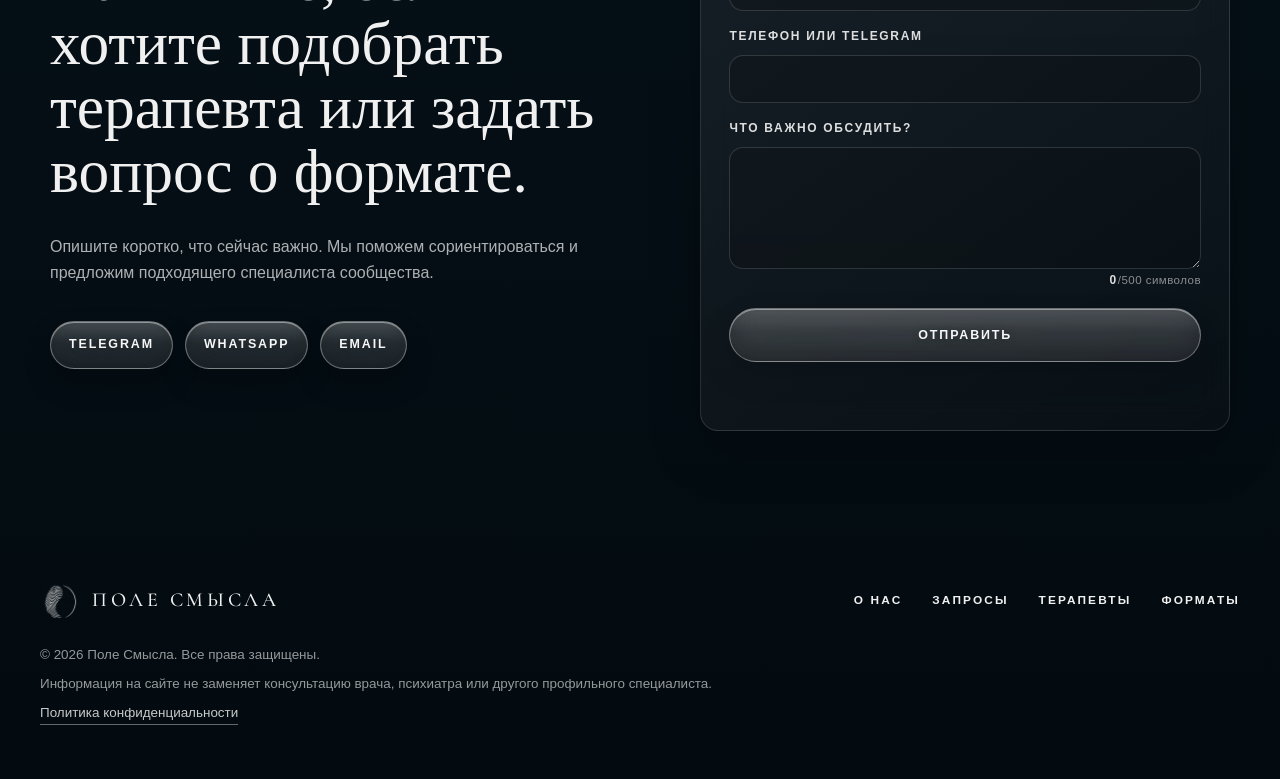
==== commit 440090c4: "Fix GitHub Pages structure" ====
--- a/index.html
+++ b/index.html
@@ -58,7 +58,7 @@
       href="https://fonts.googleapis.com/css2?family=Cormorant+Garamond:wght@400;500;600&display=swap"
       rel="stylesheet"
     />
-    <link rel="stylesheet" href="styles.css?v=20260529-4" />
+    <link rel="stylesheet" href="styles.css?v=20260531-2" />
   </head>
   <body>
     <header class="site-header" data-header>
@@ -259,20 +259,35 @@
               <picture>
                 <source
                   type="image/webp"
-                  srcset="assets/optimized/collage-portrait-720.webp 720w, assets/optimized/collage-portrait.webp 1040w"
+                  srcset="assets/optimized/elena-samarkina-520.webp 520w, assets/optimized/elena-samarkina-900.webp 900w"
                   sizes="(max-width: 640px) 74vw, 360px"
                 />
-                <img src="assets/collage-portrait.png" alt="Портрет терапевта" loading="lazy" decoding="async" />
+                <img src="assets/elena-samarkina.jpg" alt="Самаркина Елена Викторовна" loading="lazy" decoding="async" />
               </picture>
             </figure>
             <div class="therapist-copy">
-              <p class="therapist-role">психоаналитический психолог</p>
-              <h3>Анна Ковалёва</h3>
-              <p>Работает с отношениями, ревностью, эмоциональной зависимостью, разводом и повторяющимися сценариями выбора партнёра.</p>
-              <div class="therapist-tags" aria-label="Темы работы">
-                <span>отношения</span>
-                <span>близость</span>
-                <span>разрыв</span>
+              <p class="therapist-role">практикующий психоаналитический психолог</p>
+              <h3>Самаркина Елена Викторовна</h3>
+              <div class="therapist-details">
+                <div>
+                  <h4>Образование</h4>
+                  <p>Член Профессиональной психотерапевтической лиги (ОППЛ). В работе опирается на психоаналитический подход, регулярные супервизии и личную терапию.</p>
+                  <ul>
+                    <li>трёхгодичная психоаналитическая программа (ИППиП);</li>
+                    <li>магистратура НИУ ВШЭ;</li>
+                    <li>дополнительные интенсивы и курсы у российских и зарубежных психоаналитиков;</li>
+                    <li>регулярные супервизии;</li>
+                    <li>5 лет личной терапии.</li>
+                  </ul>
+                </div>
+                <div>
+                  <h4>Практический опыт</h4>
+                  <ul>
+                    <li>работа в реабилитационном центре ЛРНЦ «Русское поле» с родителями и детьми, находящимися в ремиссии после онкологических заболеваний;</li>
+                    <li>практика в РДКБ им. Н. И. Пирогова, психоневрологическое отделение для детей;</li>
+                    <li>частная терапевтическая практика.</li>
+                  </ul>
+                </div>
               </div>
             </div>
           </article>
@@ -291,11 +306,6 @@
               <p class="therapist-role">клинический психолог</p>
               <h3>Мария Соколова</h3>
               <p>Помогает при тревожности, панических атаках, подавленности, перепадах настроения и ощущении внутреннего напряжения.</p>
-              <div class="therapist-tags" aria-label="Темы работы">
-                <span>тревога</span>
-                <span>паника</span>
-                <span>утрата</span>
-              </div>
             </div>
           </article>
           <article>
@@ -313,11 +323,6 @@
               <p class="therapist-role">психоаналитический терапевт</p>
               <h3>Елена Дмитриева</h3>
               <p>Работает с самооценкой, зависимостью от чужого мнения, перфекционизмом, одиночеством и поиском внутренней опоры.</p>
-              <div class="therapist-tags" aria-label="Темы работы">
-                <span>самооценка</span>
-                <span>опора</span>
-                <span>мотивация</span>
-              </div>
             </div>
           </article>
           <article>
@@ -335,11 +340,6 @@
               <p class="therapist-role">практикующий психолог</p>
               <h3>Игорь Мельников</h3>
               <p>Сопровождает кризисы идентичности, выгорание, потерю смысла, профессиональные трудности и психосоматические проявления.</p>
-              <div class="therapist-tags" aria-label="Темы работы">
-                <span>кризисы</span>
-                <span>работа</span>
-                <span>психосоматика</span>
-              </div>
             </div>
           </article>
         </div>
@@ -579,6 +579,6 @@
       </div>
     </div>
 
-    <script src="script.js?v=20260529-4"></script>
+    <script src="script.js?v=20260531-2"></script>
   </body>
 </html>
--- a/styles.css
+++ b/styles.css
@@ -923,6 +923,47 @@
   max-width: 520px;
 }
 
+.therapist-details {
+  display: grid;
+  gap: 18px;
+  margin-top: 24px;
+  padding: 22px;
+  border: 1px solid rgba(255, 255, 255, 0.1);
+  border-radius: 14px;
+  background:
+    linear-gradient(145deg, rgba(255, 255, 255, 0.07), rgba(255, 255, 255, 0.02)),
+    rgba(3, 11, 16, 0.26);
+}
+
+.therapist-details h4 {
+  margin: 0 0 10px;
+  color: rgba(255, 255, 255, 0.9);
+  font-size: 0.76rem;
+  font-weight: 800;
+  letter-spacing: 0.14em;
+  text-transform: uppercase;
+}
+
+.therapist-details p {
+  margin-bottom: 12px;
+  color: rgba(255, 255, 255, 0.7);
+  font-size: 0.92rem;
+  line-height: 1.5;
+}
+
+.therapist-details ul {
+  display: grid;
+  gap: 8px;
+  margin: 0;
+  padding-left: 18px;
+}
+
+.therapist-details li {
+  color: rgba(255, 255, 255, 0.68);
+  font-size: 0.92rem;
+  line-height: 1.5;
+}
+
 .therapist-tags {
   display: flex;
   flex-wrap: wrap;
@@ -2114,6 +2155,10 @@
     margin-bottom: 22px;
   }
 
+  .therapist-details {
+    padding: 18px;
+  }
+
   .process-steps span {
     margin-bottom: 38px;
     font-size: 2.5rem;
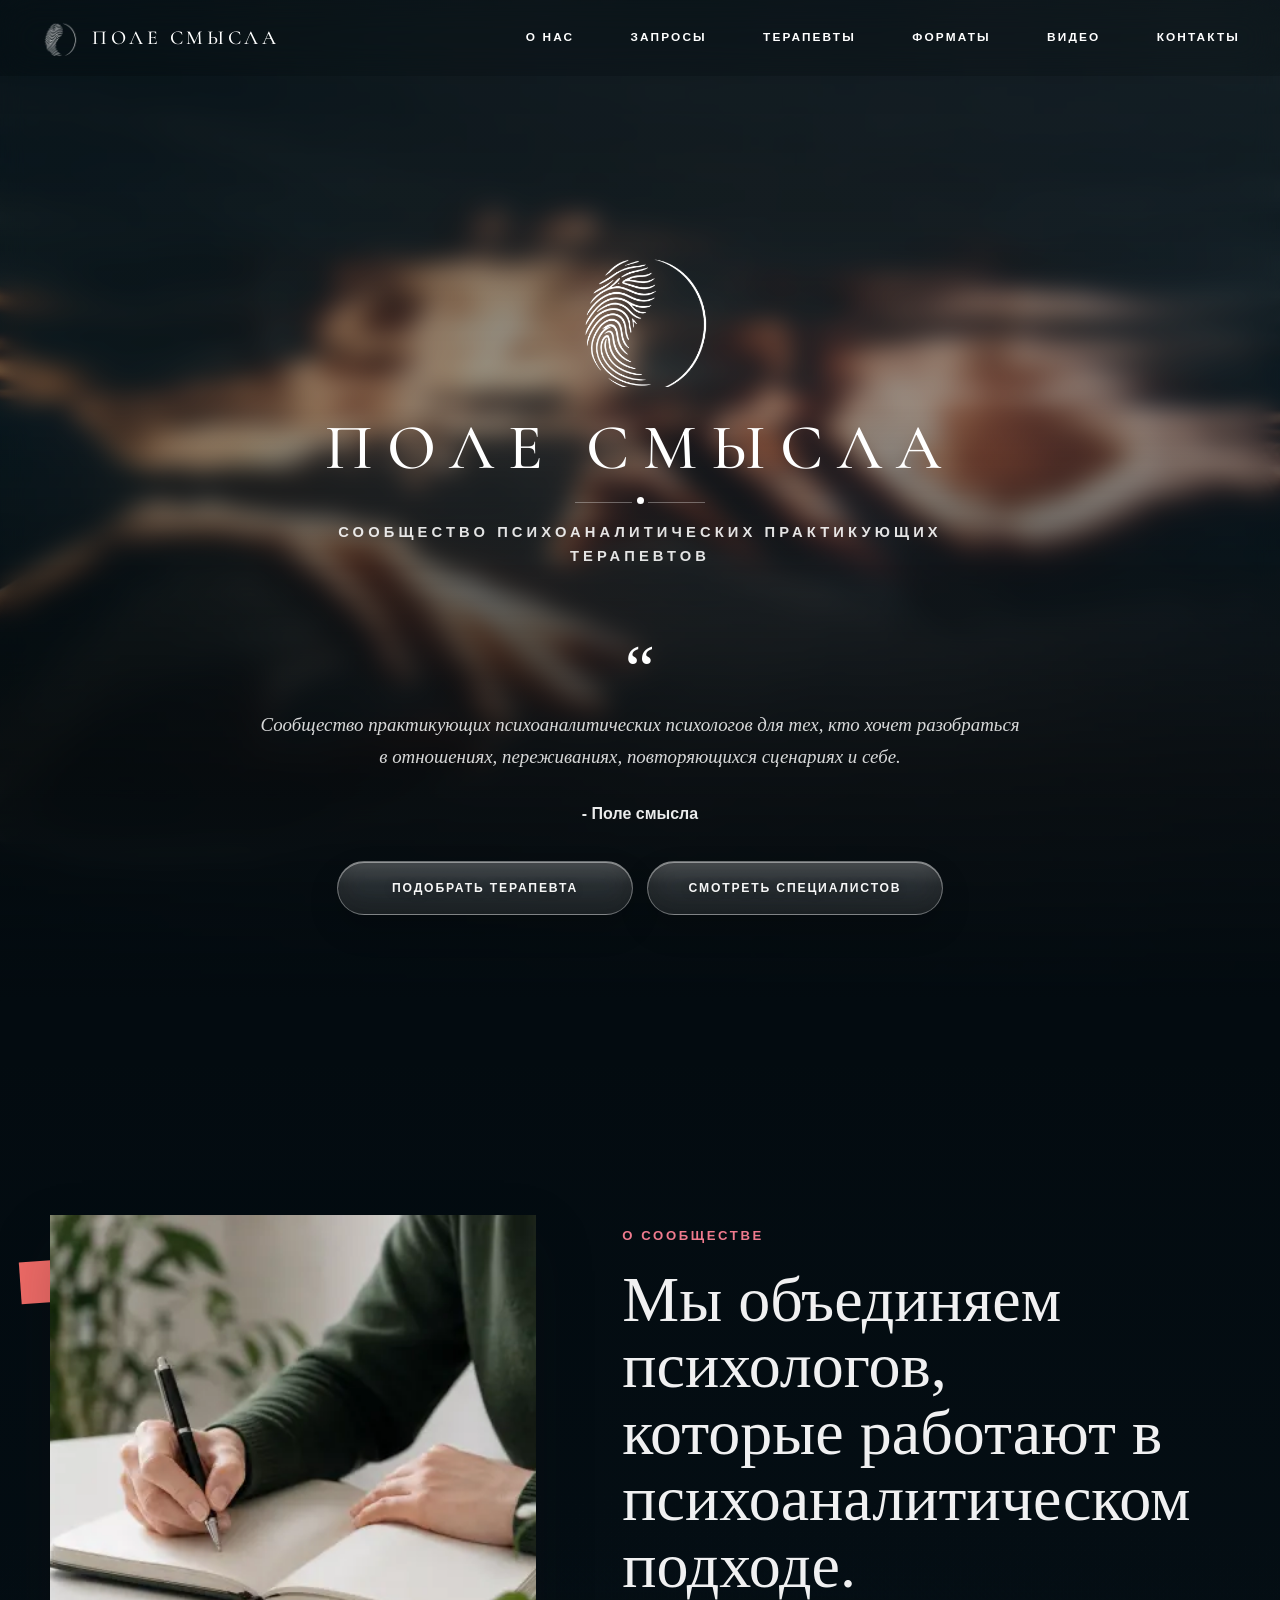
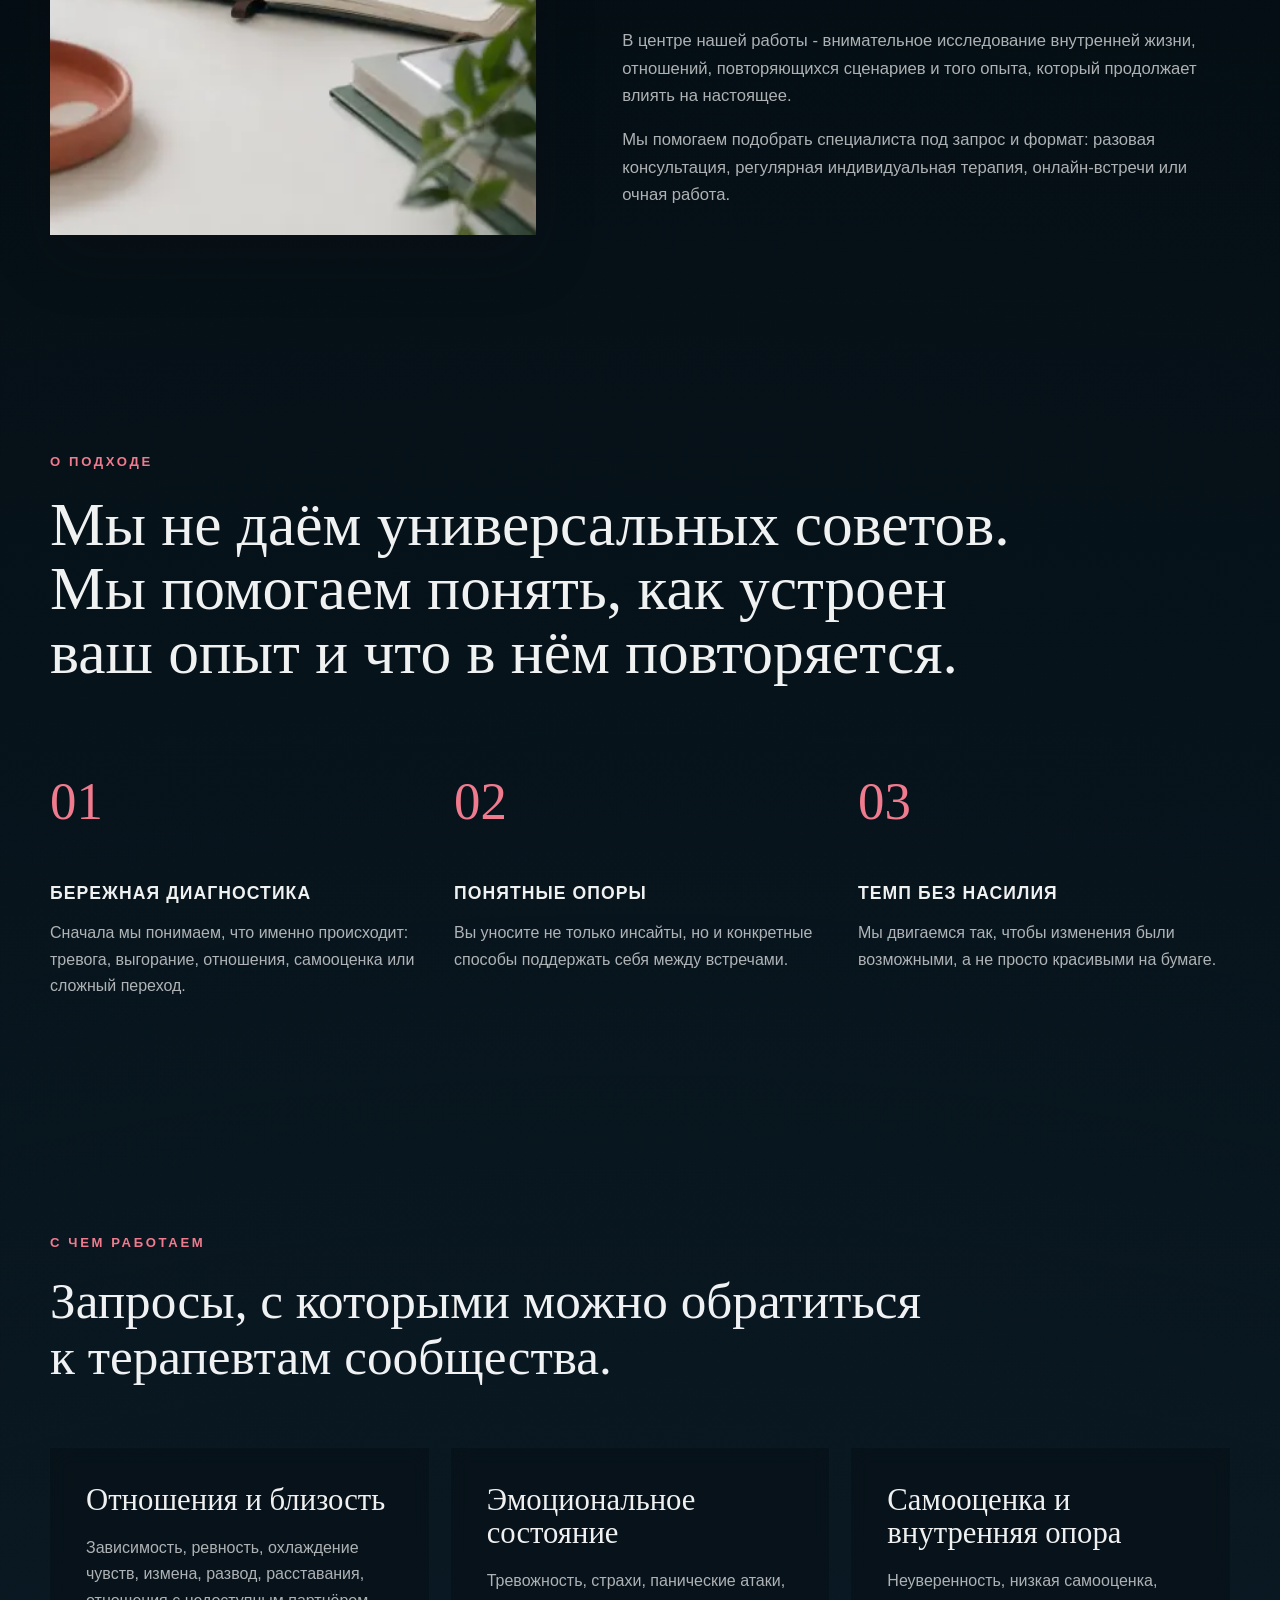
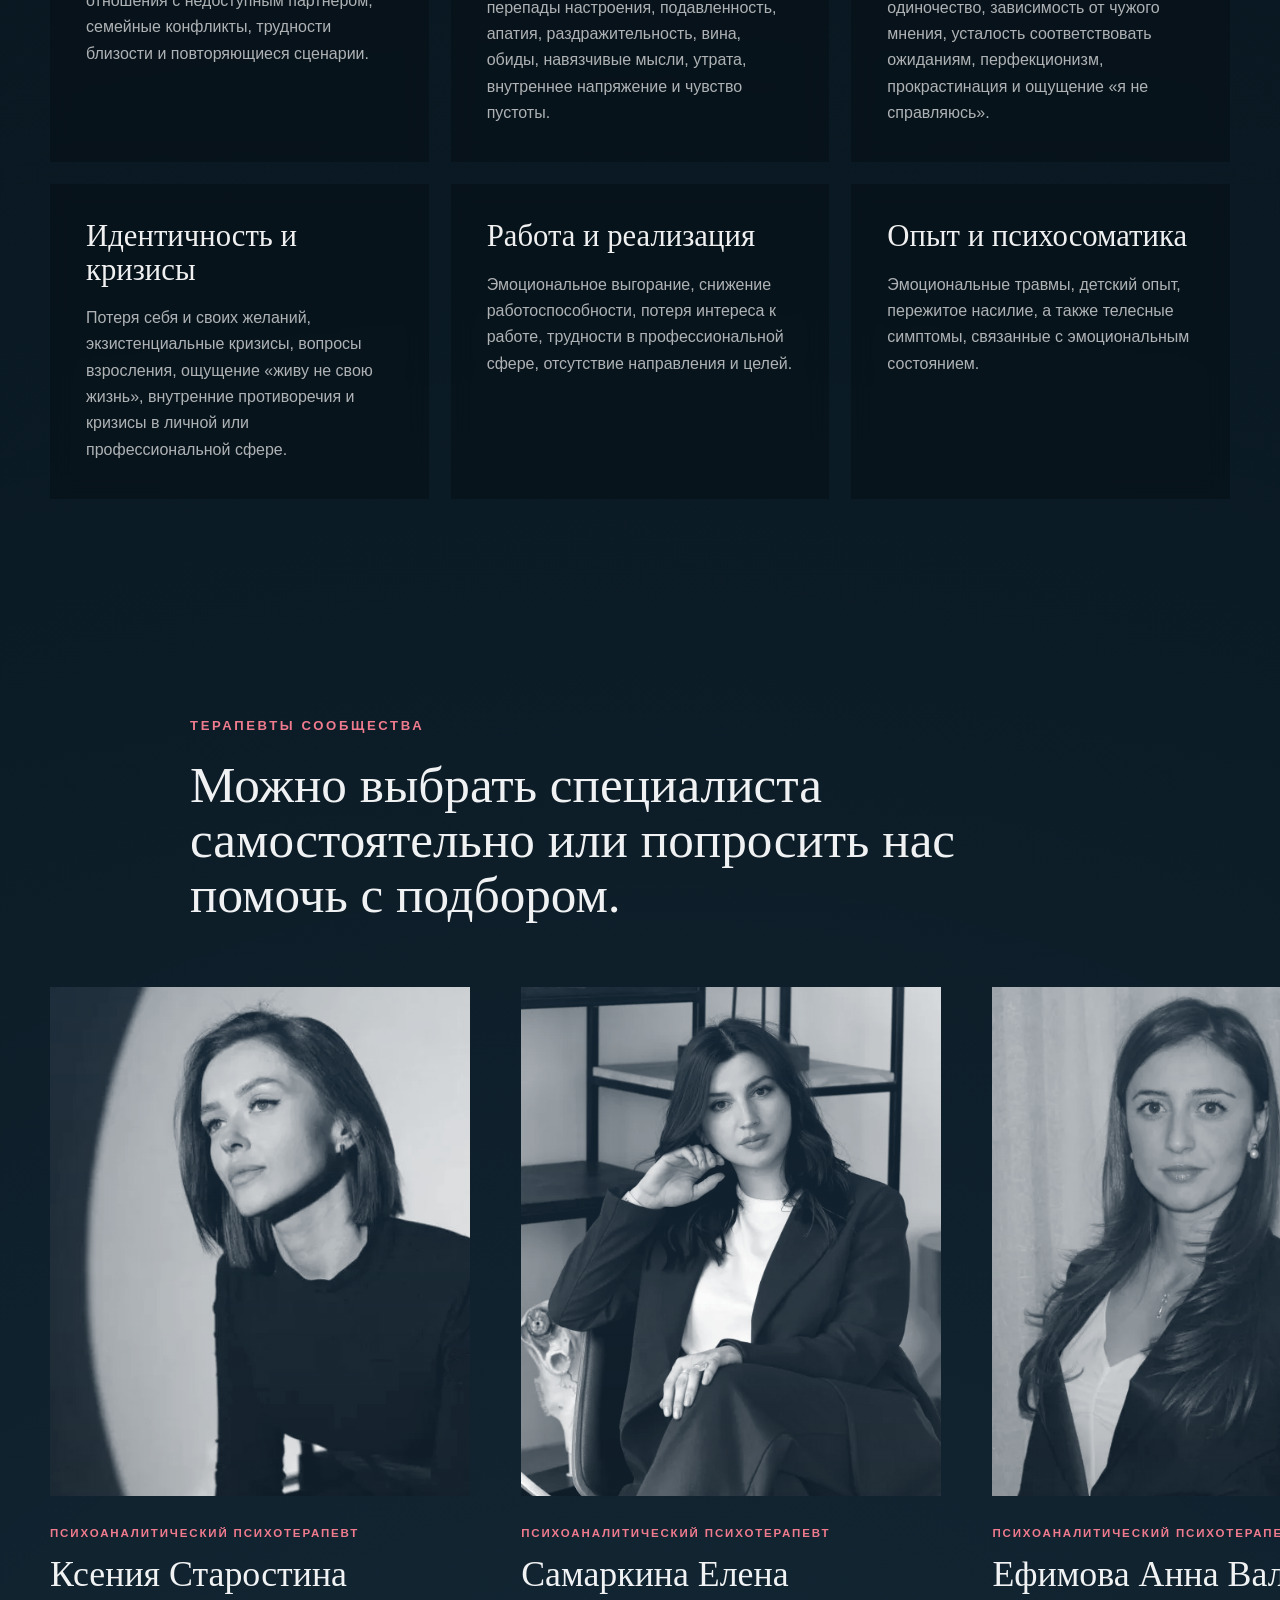
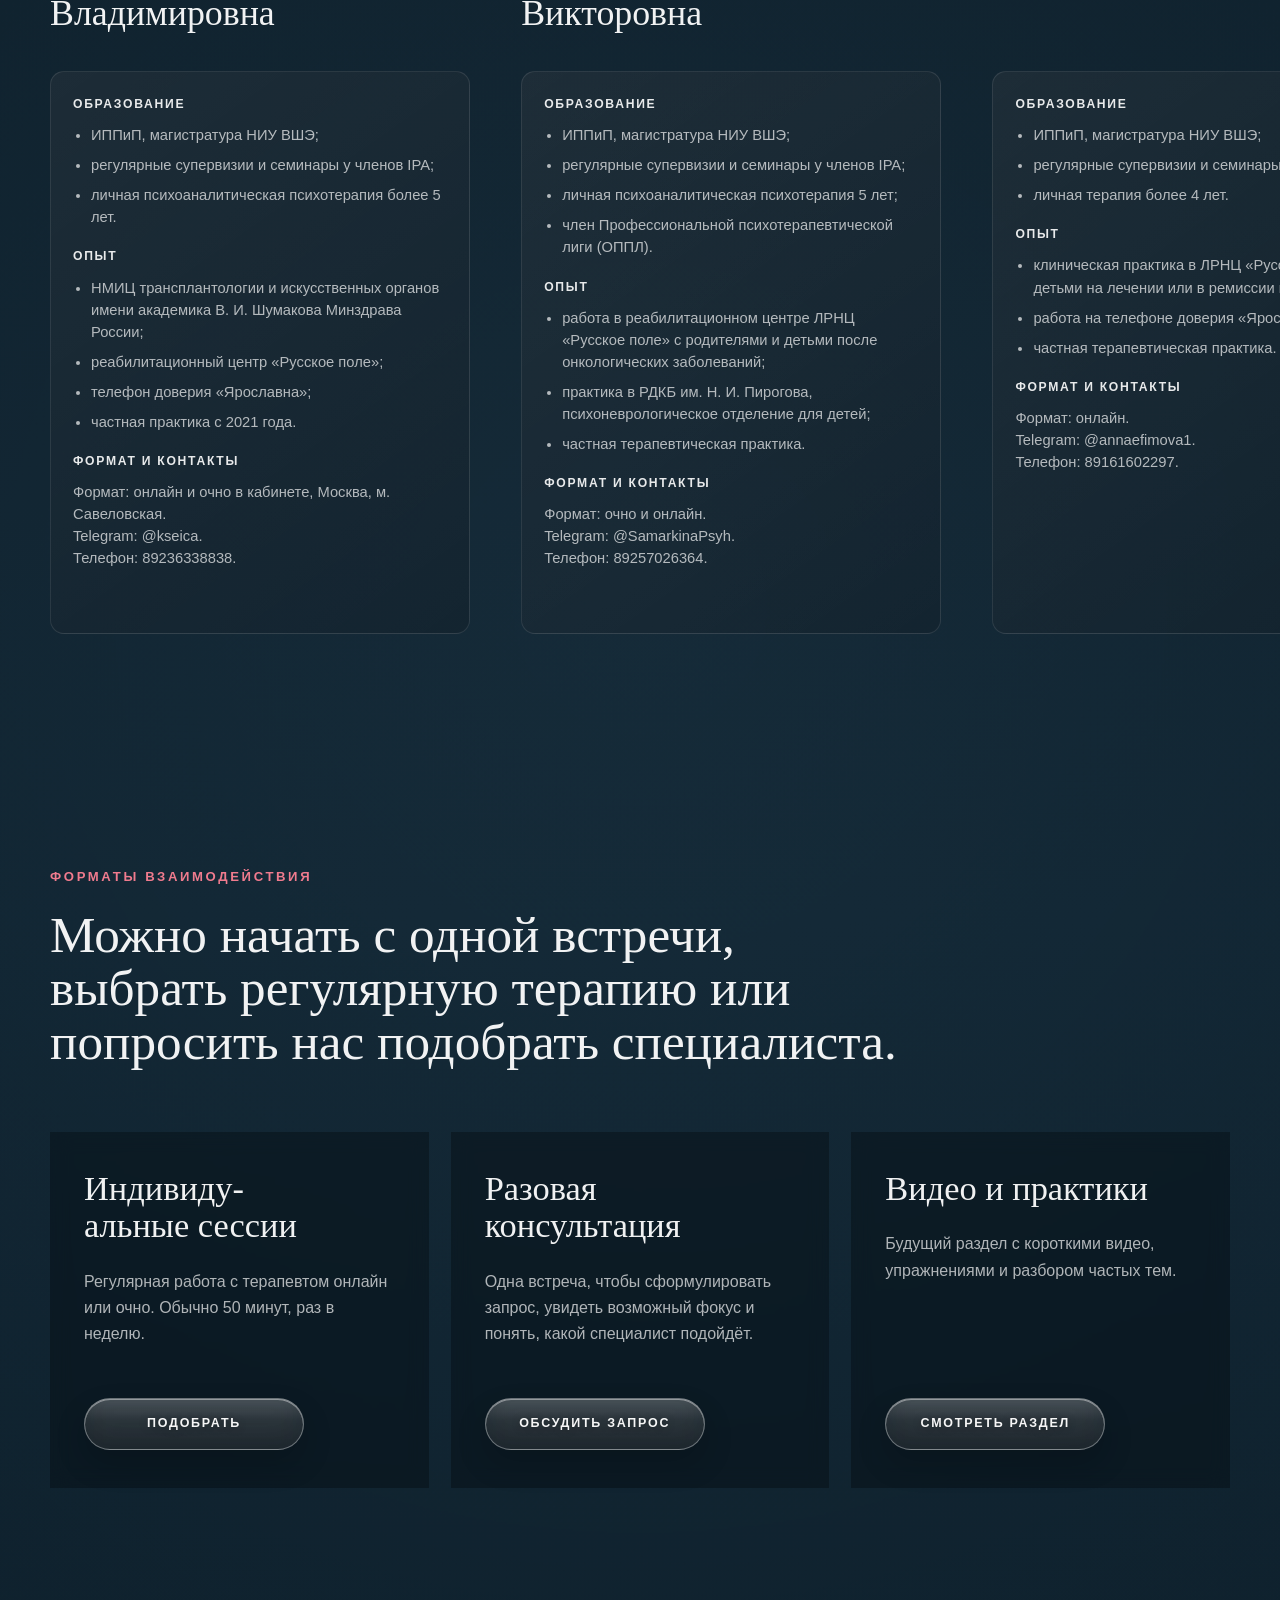
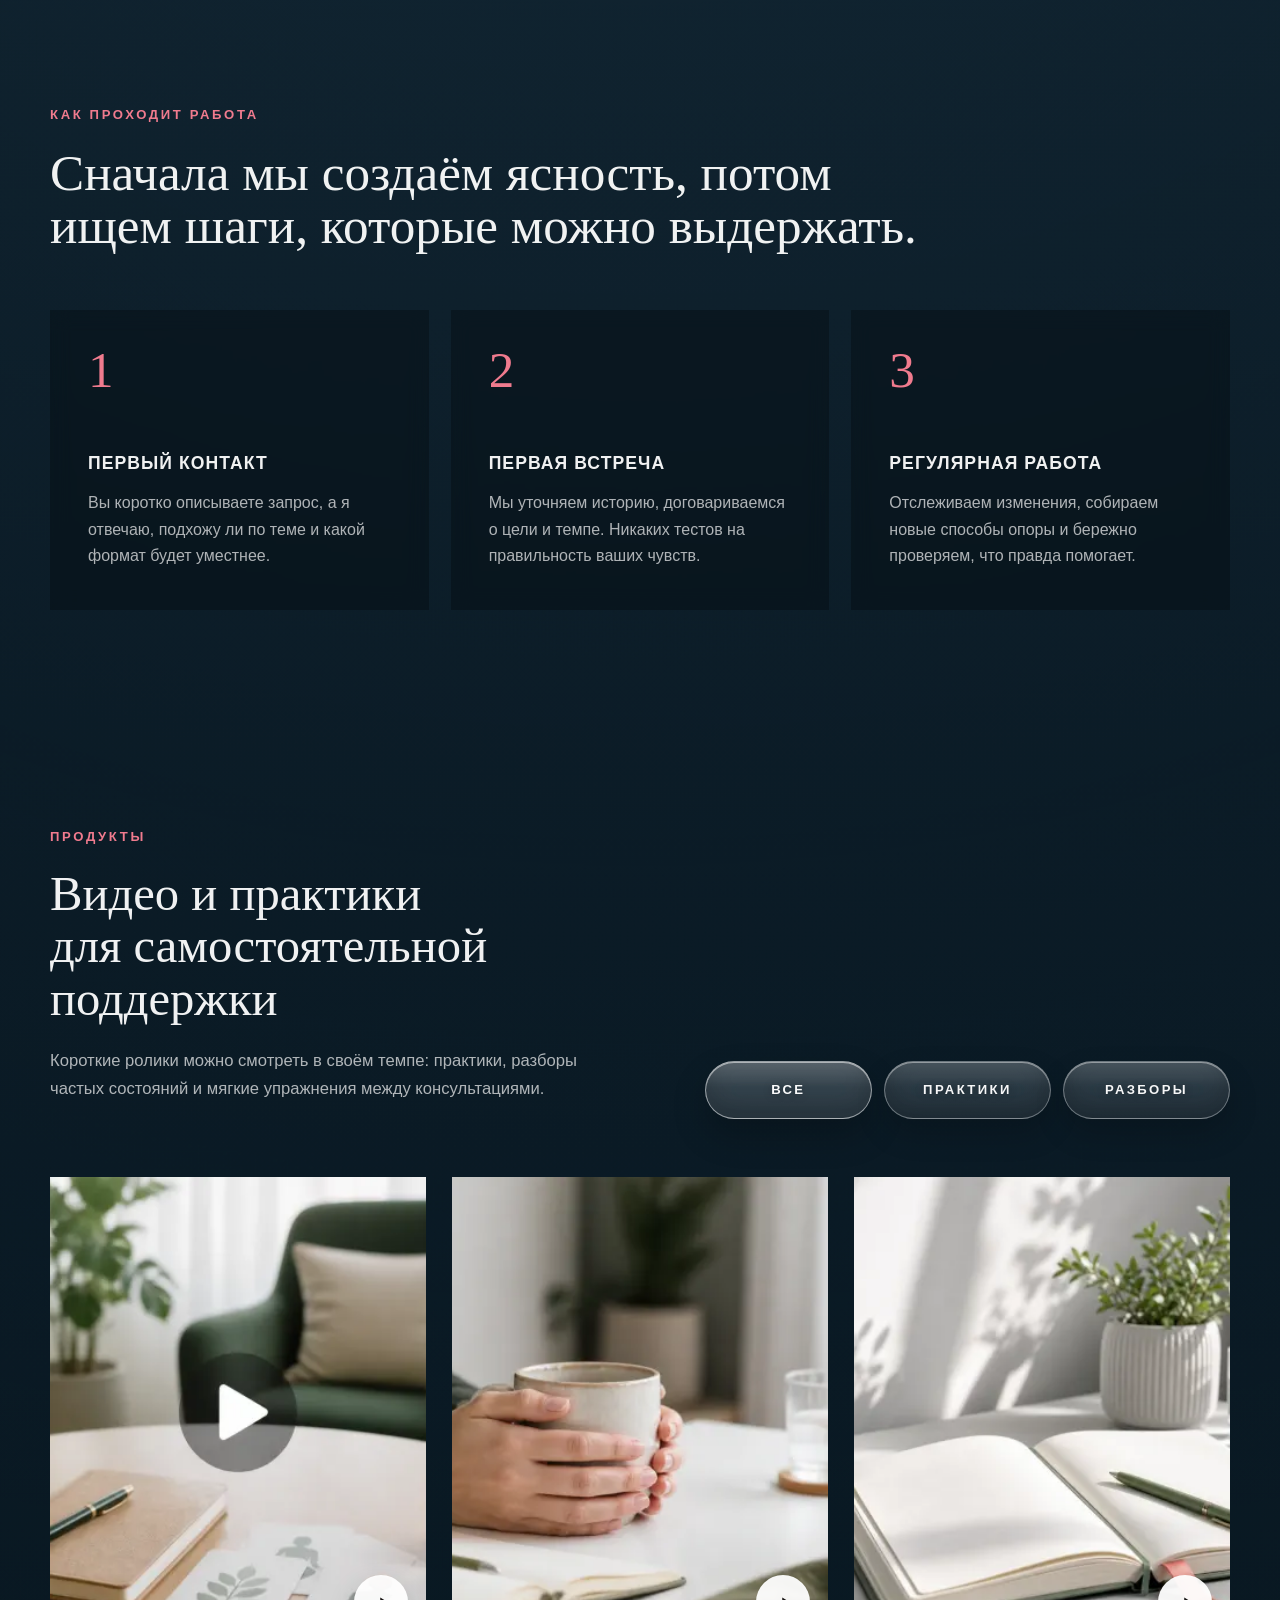
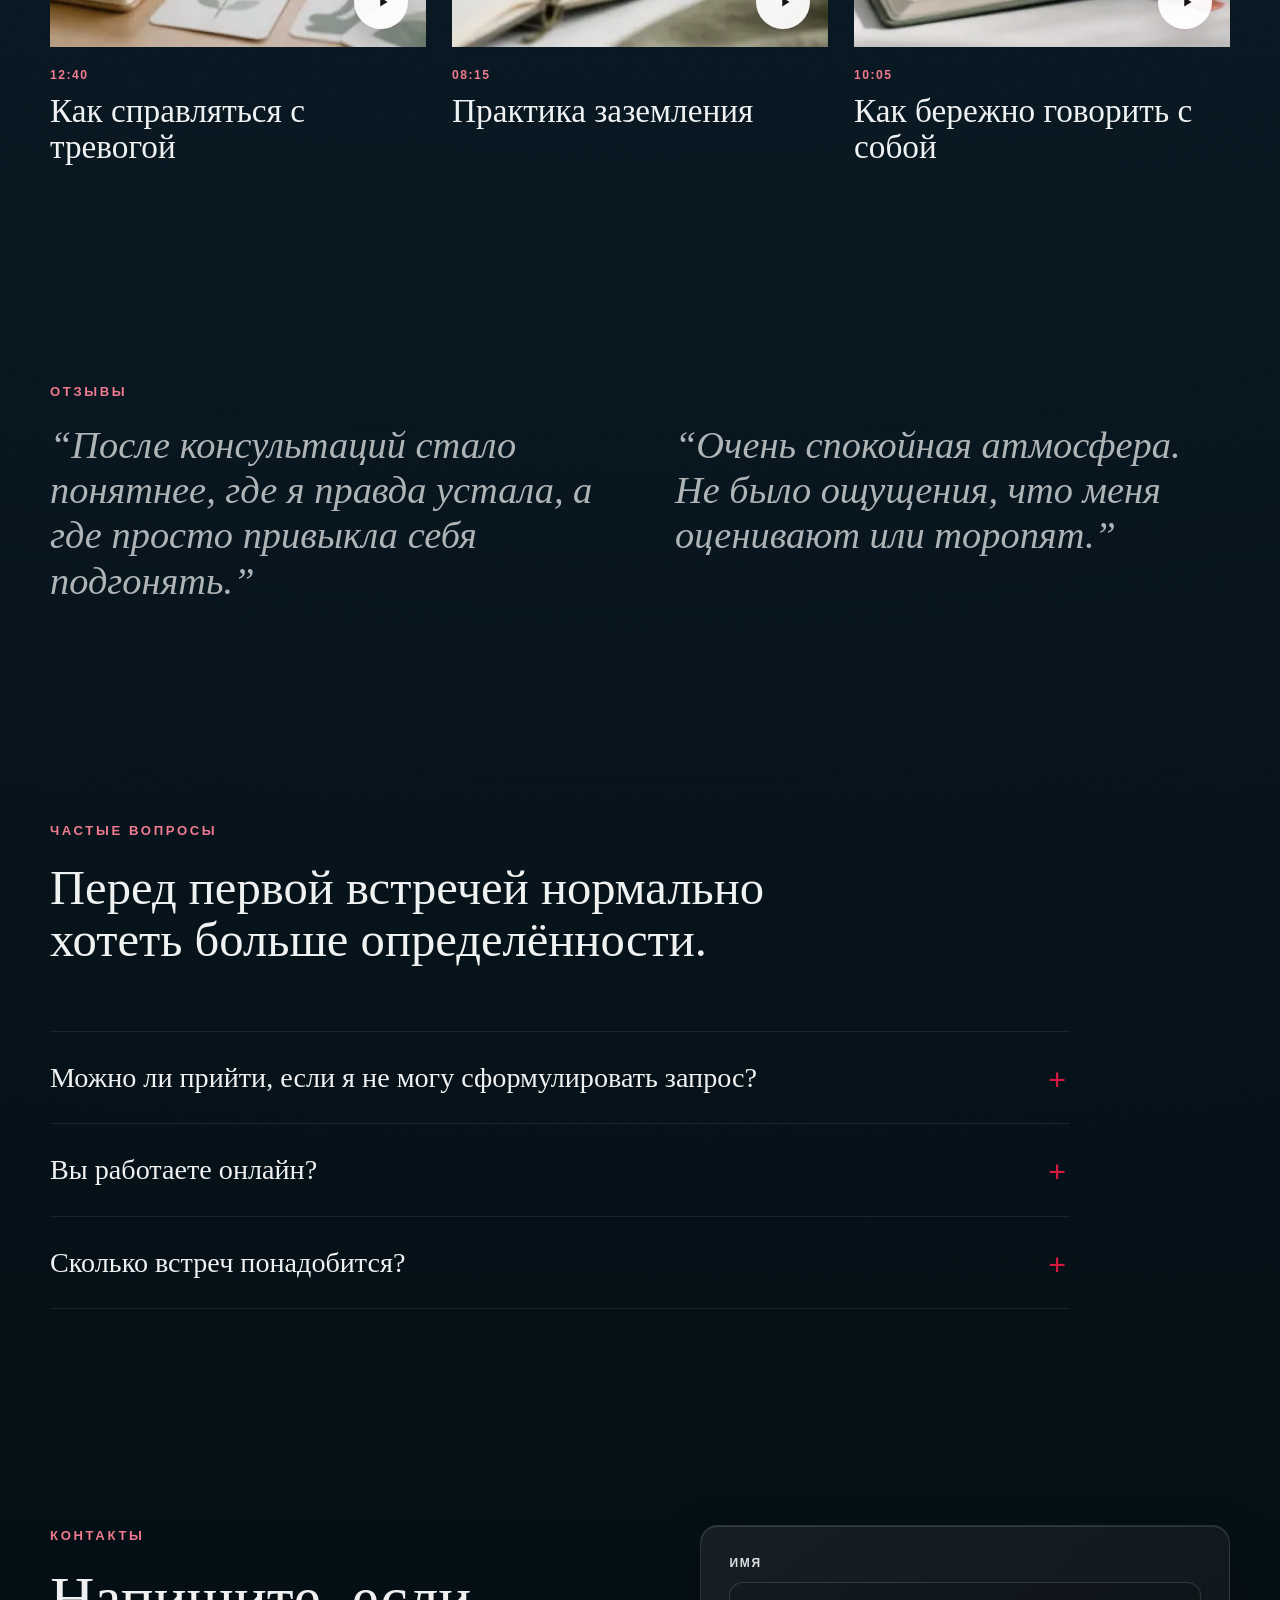
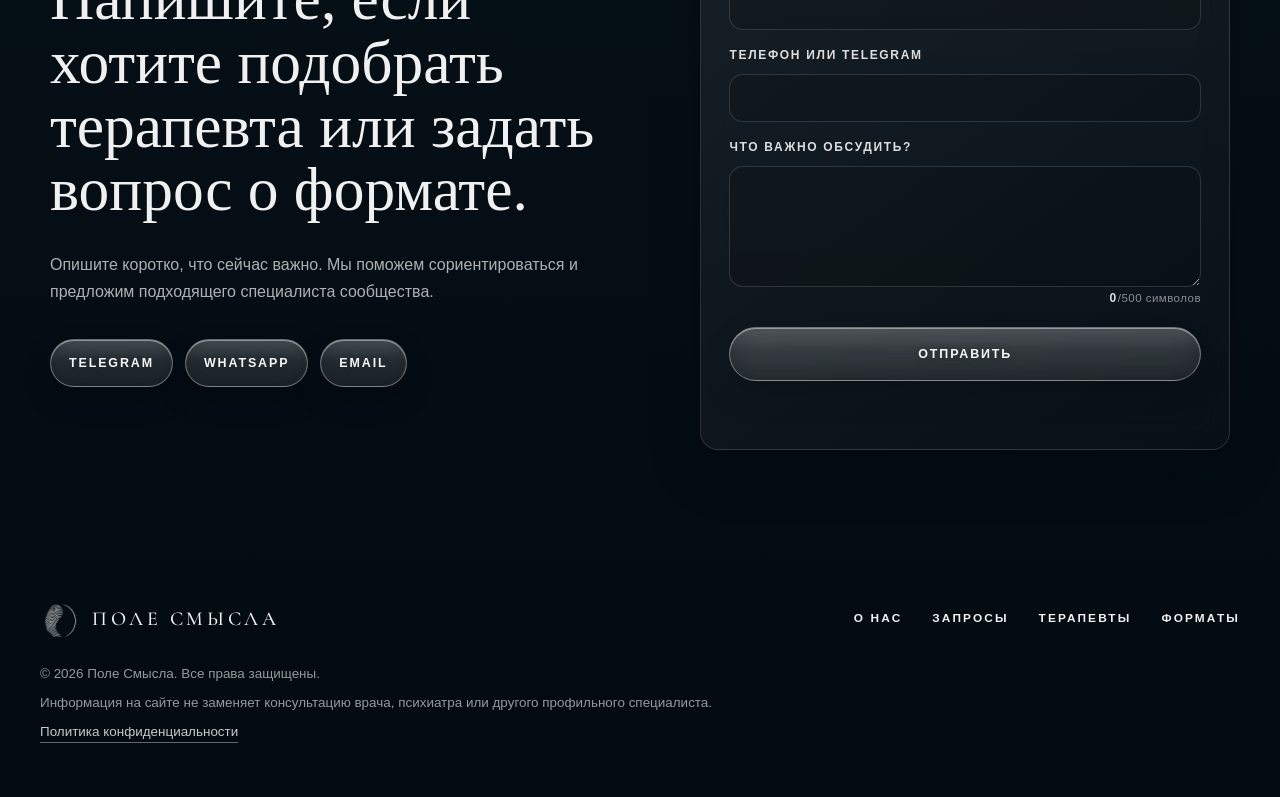
==== commit 379304ef: "Fix GitHub Pages structure" ====
--- a/index.html
+++ b/index.html
@@ -58,7 +58,7 @@
       href="https://fonts.googleapis.com/css2?family=Cormorant+Garamond:wght@400;500;600&display=swap"
       rel="stylesheet"
     />
-    <link rel="stylesheet" href="styles.css?v=20260531-2" />
+    <link rel="stylesheet" href="styles.css?v=20260601-3" />
   </head>
   <body>
     <header class="site-header" data-header>
@@ -259,6 +259,45 @@
               <picture>
                 <source
                   type="image/webp"
+                  srcset="assets/optimized/ksenia-starostina-520.webp 520w, assets/optimized/ksenia-starostina-900.webp 900w"
+                  sizes="(max-width: 640px) 74vw, 360px"
+                />
+                <img src="assets/ksenia-starostina.jpg" alt="Ксения Старостина Владимировна" loading="lazy" decoding="async" />
+              </picture>
+            </figure>
+            <div class="therapist-copy">
+              <p class="therapist-role">психоаналитический психотерапевт</p>
+              <h3>Ксения Старостина Владимировна</h3>
+              <div class="therapist-details">
+                <div>
+                  <h4>Образование</h4>
+                  <ul>
+                    <li>ИППиП, магистратура НИУ ВШЭ;</li>
+                    <li>регулярные супервизии и семинары у членов IPA;</li>
+                    <li>личная психоаналитическая психотерапия более 5 лет.</li>
+                  </ul>
+                </div>
+                <div>
+                  <h4>Опыт</h4>
+                  <ul>
+                    <li>НМИЦ трансплантологии и искусственных органов имени академика В. И. Шумакова Минздрава России;</li>
+                    <li>реабилитационный центр «Русское поле»;</li>
+                    <li>телефон доверия «Ярославна»;</li>
+                    <li>частная практика с 2021 года.</li>
+                  </ul>
+                </div>
+                <div>
+                  <h4>Формат и контакты</h4>
+                  <p>Формат: онлайн и очно в кабинете, Москва, м. Савеловская.<br />Telegram: @kseica.<br />Телефон: 89236338838.</p>
+                </div>
+              </div>
+            </div>
+          </article>
+          <article>
+            <figure class="therapist-media">
+              <picture>
+                <source
+                  type="image/webp"
                   srcset="assets/optimized/elena-samarkina-520.webp 520w, assets/optimized/elena-samarkina-900.webp 900w"
                   sizes="(max-width: 640px) 74vw, 360px"
                 />
@@ -266,28 +305,30 @@
               </picture>
             </figure>
             <div class="therapist-copy">
-              <p class="therapist-role">практикующий психоаналитический психолог</p>
+              <p class="therapist-role">психоаналитический психотерапевт</p>
               <h3>Самаркина Елена Викторовна</h3>
               <div class="therapist-details">
                 <div>
                   <h4>Образование</h4>
-                  <p>Член Профессиональной психотерапевтической лиги (ОППЛ). В работе опирается на психоаналитический подход, регулярные супервизии и личную терапию.</p>
-                  <ul>
-                    <li>трёхгодичная психоаналитическая программа (ИППиП);</li>
-                    <li>магистратура НИУ ВШЭ;</li>
-                    <li>дополнительные интенсивы и курсы у российских и зарубежных психоаналитиков;</li>
-                    <li>регулярные супервизии;</li>
-                    <li>5 лет личной терапии.</li>
-                  </ul>
-                </div>
-                <div>
-                  <h4>Практический опыт</h4>
-                  <ul>
-                    <li>работа в реабилитационном центре ЛРНЦ «Русское поле» с родителями и детьми, находящимися в ремиссии после онкологических заболеваний;</li>
+                  <ul>
+                    <li>ИППиП, магистратура НИУ ВШЭ;</li>
+                    <li>регулярные супервизии и семинары у членов IPA;</li>
+                    <li>личная психоаналитическая психотерапия 5 лет;</li>
+                    <li>член Профессиональной психотерапевтической лиги (ОППЛ).</li>
+                  </ul>
+                </div>
+                <div>
+                  <h4>Опыт</h4>
+                  <ul>
+                    <li>работа в реабилитационном центре ЛРНЦ «Русское поле» с родителями и детьми после онкологических заболеваний;</li>
                     <li>практика в РДКБ им. Н. И. Пирогова, психоневрологическое отделение для детей;</li>
                     <li>частная терапевтическая практика.</li>
                   </ul>
                 </div>
+                <div>
+                  <h4>Формат и контакты</h4>
+                  <p>Формат: очно и онлайн.<br />Telegram: @SamarkinaPsyh.<br />Телефон: 89257026364.</p>
+                </div>
               </div>
             </div>
           </article>
@@ -296,16 +337,37 @@
               <picture>
                 <source
                   type="image/webp"
-                  srcset="assets/optimized/collage-left-bw-720.webp 720w, assets/optimized/collage-left-bw.webp 1023w"
+                  srcset="assets/optimized/anna-efimova-520.webp 520w, assets/optimized/anna-efimova-900.webp 900w"
                   sizes="(max-width: 640px) 74vw, 360px"
                 />
-                <img src="assets/collage-left-bw.png" alt="Портрет терапевта" loading="lazy" decoding="async" />
+                <img src="assets/anna-efimova.jpg" alt="Ефимова Анна Валерьевна" loading="lazy" decoding="async" />
               </picture>
             </figure>
             <div class="therapist-copy">
-              <p class="therapist-role">клинический психолог</p>
-              <h3>Мария Соколова</h3>
-              <p>Помогает при тревожности, панических атаках, подавленности, перепадах настроения и ощущении внутреннего напряжения.</p>
+              <p class="therapist-role">психоаналитический психотерапевт</p>
+              <h3>Ефимова Анна Валерьевна</h3>
+              <div class="therapist-details">
+                <div>
+                  <h4>Образование</h4>
+                  <ul>
+                    <li>ИППиП, магистратура НИУ ВШЭ;</li>
+                    <li>регулярные супервизии и семинары у членов IPA;</li>
+                    <li>личная терапия более 4 лет.</li>
+                  </ul>
+                </div>
+                <div>
+                  <h4>Опыт</h4>
+                  <ul>
+                    <li>клиническая практика в ЛРНЦ «Русское поле» с детьми на лечении или в ремиссии и их семьями;</li>
+                    <li>работа на телефоне доверия «Ярославна»;</li>
+                    <li>частная терапевтическая практика.</li>
+                  </ul>
+                </div>
+                <div>
+                  <h4>Формат и контакты</h4>
+                  <p>Формат: онлайн.<br />Telegram: @annaefimova1.<br />Телефон: 89161602297.</p>
+                </div>
+              </div>
             </div>
           </article>
           <article>
@@ -313,16 +375,39 @@
               <picture>
                 <source
                   type="image/webp"
-                  srcset="assets/optimized/collage-right-bw-720.webp 720w, assets/optimized/collage-right-bw.webp 1024w"
+                  srcset="assets/optimized/tatyana-kubrina-520.webp 520w, assets/optimized/tatyana-kubrina-900.webp 900w"
                   sizes="(max-width: 640px) 74vw, 360px"
                 />
-                <img src="assets/collage-right-bw.png" alt="Портрет терапевта" loading="lazy" decoding="async" />
+                <img src="assets/tatyana-kubrina.jpg" alt="Татьяна Кубрина Николаевна" loading="lazy" decoding="async" />
               </picture>
             </figure>
             <div class="therapist-copy">
-              <p class="therapist-role">психоаналитический терапевт</p>
-              <h3>Елена Дмитриева</h3>
-              <p>Работает с самооценкой, зависимостью от чужого мнения, перфекционизмом, одиночеством и поиском внутренней опоры.</p>
+              <p class="therapist-role">психоаналитический психотерапевт</p>
+              <h3>Татьяна Кубрина Николаевна</h3>
+              <div class="therapist-details">
+                <div>
+                  <h4>Образование</h4>
+                  <ul>
+                    <li>ИППиП, магистратура НИУ ВШЭ, Институт психоанализа на Чистых прудах;</li>
+                    <li>регулярные супервизии и семинары у членов IPA;</li>
+                    <li>личная психоаналитическая психотерапия более 250 часов.</li>
+                  </ul>
+                </div>
+                <div>
+                  <h4>Опыт</h4>
+                  <ul>
+                    <li>практика с 2021 года;</li>
+                    <li>психиатрический стационар им. В. А. Гиляровского;</li>
+                    <li>телефон доверия «Ярославна»;</li>
+                    <li>реабилитационный центр «Русское поле»;</li>
+                    <li>психолог Центра психоаналитической психотерапии НИУ ВШЭ, частная практика со взрослыми.</li>
+                  </ul>
+                </div>
+                <div>
+                  <h4>Формат и контакты</h4>
+                  <p>Формат: онлайн и очно, Москва, м. Чистые пруды.<br />Telegram: @tnkubrina.<br />Телефон: 89272549848.</p>
+                </div>
+              </div>
             </div>
           </article>
           <article>
@@ -330,16 +415,99 @@
               <picture>
                 <source
                   type="image/webp"
-                  srcset="assets/optimized/about-notes-720.webp 720w, assets/optimized/about-notes.webp 1536w"
+                  srcset="assets/optimized/ksenia-burkova-520.webp 520w, assets/optimized/ksenia-burkova-900.webp 900w"
                   sizes="(max-width: 640px) 74vw, 360px"
                 />
-                <img src="assets/about-notes.png" alt="Спокойная рабочая атмосфера консультации" loading="lazy" decoding="async" />
+                <img src="assets/ksenia-burkova.jpg" alt="Ксения Буркова Юрьевна" loading="lazy" decoding="async" />
               </picture>
             </figure>
             <div class="therapist-copy">
-              <p class="therapist-role">практикующий психолог</p>
-              <h3>Игорь Мельников</h3>
-              <p>Сопровождает кризисы идентичности, выгорание, потерю смысла, профессиональные трудности и психосоматические проявления.</p>
+              <p class="therapist-role">клинический психолог, психоаналитический психотерапевт</p>
+              <h3>Ксения Буркова Юрьевна</h3>
+              <div class="therapist-details">
+                <div>
+                  <h4>Образование</h4>
+                  <ul>
+                    <li>Центральная государственная медицинская академия Управления делами Президента РФ: клинический психолог;</li>
+                    <li>Восточно-Европейский институт психоанализа: психолог-психоаналитик;</li>
+                    <li>Пермский государственный национальный исследовательский университет: психолог;</li>
+                    <li>курс «Терапия как творчество» и курс Анны Сметанниковой «Психолог-консультант»;</li>
+                    <li>супервизии, интервизии, семинары, читательские группы, личная терапия с 2019 года.</li>
+                  </ul>
+                </div>
+                <div>
+                  <h4>Формат и контакты</h4>
+                  <p>Формат: онлайн и очно, м. Белорусская.<br />Telegram: @KseniiaKseniia.<br />Телефон: 89024726710.</p>
+                </div>
+              </div>
+            </div>
+          </article>
+          <article>
+            <figure class="therapist-media">
+              <picture>
+                <source
+                  type="image/webp"
+                  srcset="assets/optimized/kristina-matyunina-520.webp 520w, assets/optimized/kristina-matyunina-900.webp 900w"
+                  sizes="(max-width: 640px) 74vw, 360px"
+                />
+                <img src="assets/kristina-matyunina.jpg" alt="Матюнина Кристина Сергеевна" loading="lazy" decoding="async" />
+              </picture>
+            </figure>
+            <div class="therapist-copy">
+              <p class="therapist-role">психоаналитический психотерапевт</p>
+              <h3>Матюнина Кристина Сергеевна</h3>
+              <div class="therapist-details">
+                <div>
+                  <h4>Образование</h4>
+                  <ul>
+                    <li>ИППиП, магистратура НИУ ВШЭ;</li>
+                    <li>регулярные супервизии и семинары у членов IPA;</li>
+                    <li>личная психоаналитическая психотерапия более 4 лет.</li>
+                  </ul>
+                </div>
+                <div>
+                  <h4>Формат и контакты</h4>
+                  <p>Формат: онлайн.<br />Telegram: @ma_tyusha.<br />Телефон: 89995843118.</p>
+                </div>
+              </div>
+            </div>
+          </article>
+          <article>
+            <figure class="therapist-media">
+              <picture>
+                <source
+                  type="image/webp"
+                  srcset="assets/optimized/alsu-bekish-520.webp 520w, assets/optimized/alsu-bekish-900.webp 900w"
+                  sizes="(max-width: 640px) 74vw, 360px"
+                />
+                <img src="assets/alsu-bekish.jpg" alt="Алсу Бекиш Ильгизовна" loading="lazy" decoding="async" />
+              </picture>
+            </figure>
+            <div class="therapist-copy">
+              <p class="therapist-role">психоаналитический психотерапевт</p>
+              <h3>Алсу Бекиш Ильгизовна</h3>
+              <div class="therapist-details">
+                <div>
+                  <h4>Образование</h4>
+                  <ul>
+                    <li>ИППиП, магистратура НИУ ВШЭ;</li>
+                    <li>регулярные супервизии и семинары у членов IPA;</li>
+                    <li>личная психоаналитическая психотерапия более 5 лет.</li>
+                  </ul>
+                </div>
+                <div>
+                  <h4>Опыт</h4>
+                  <ul>
+                    <li>реабилитационный центр «Русское поле»;</li>
+                    <li>телефон доверия «Ярославна»;</li>
+                    <li>частная практика.</li>
+                  </ul>
+                </div>
+                <div>
+                  <h4>Формат и контакты</h4>
+                  <p>Формат: онлайн и очно в кабинете, Москва.<br />Telegram: @AlsuBekish.<br />Телефон: +79168081599.</p>
+                </div>
+              </div>
             </div>
           </article>
         </div>
@@ -579,6 +747,6 @@
       </div>
     </div>
 
-    <script src="script.js?v=20260531-2"></script>
+    <script src="script.js?v=20260601-3"></script>
   </body>
 </html>
--- a/styles.css
+++ b/styles.css
@@ -850,6 +850,7 @@
 
 .therapist-grid {
   display: flex;
+  align-items: stretch;
   gap: clamp(24px, 4vw, 54px);
   width: 100%;
   margin-top: clamp(34px, 5vw, 62px);
@@ -878,6 +879,12 @@
   scroll-snap-align: start;
 }
 
+.therapist-copy {
+  display: flex;
+  flex: 1;
+  flex-direction: column;
+}
+
 .therapist-media {
   position: relative;
   aspect-ratio: 4 / 4.85;
@@ -910,6 +917,9 @@
 }
 
 .therapist-grid h3 {
+  display: flex;
+  align-items: flex-start;
+  min-height: 2.18em;
   margin-bottom: 14px;
   font-family: Georgia, "Times New Roman", serif;
   font-size: clamp(1.9rem, 2.8vw, 3rem);
@@ -925,7 +935,9 @@
 
 .therapist-details {
   display: grid;
+  flex: 1;
   gap: 18px;
+  align-content: start;
   margin-top: 24px;
   padding: 22px;
   border: 1px solid rgba(255, 255, 255, 0.1);
@@ -945,7 +957,7 @@
 }
 
 .therapist-details p {
-  margin-bottom: 12px;
+  margin: 0 0 12px;
   color: rgba(255, 255, 255, 0.7);
   font-size: 0.92rem;
   line-height: 1.5;
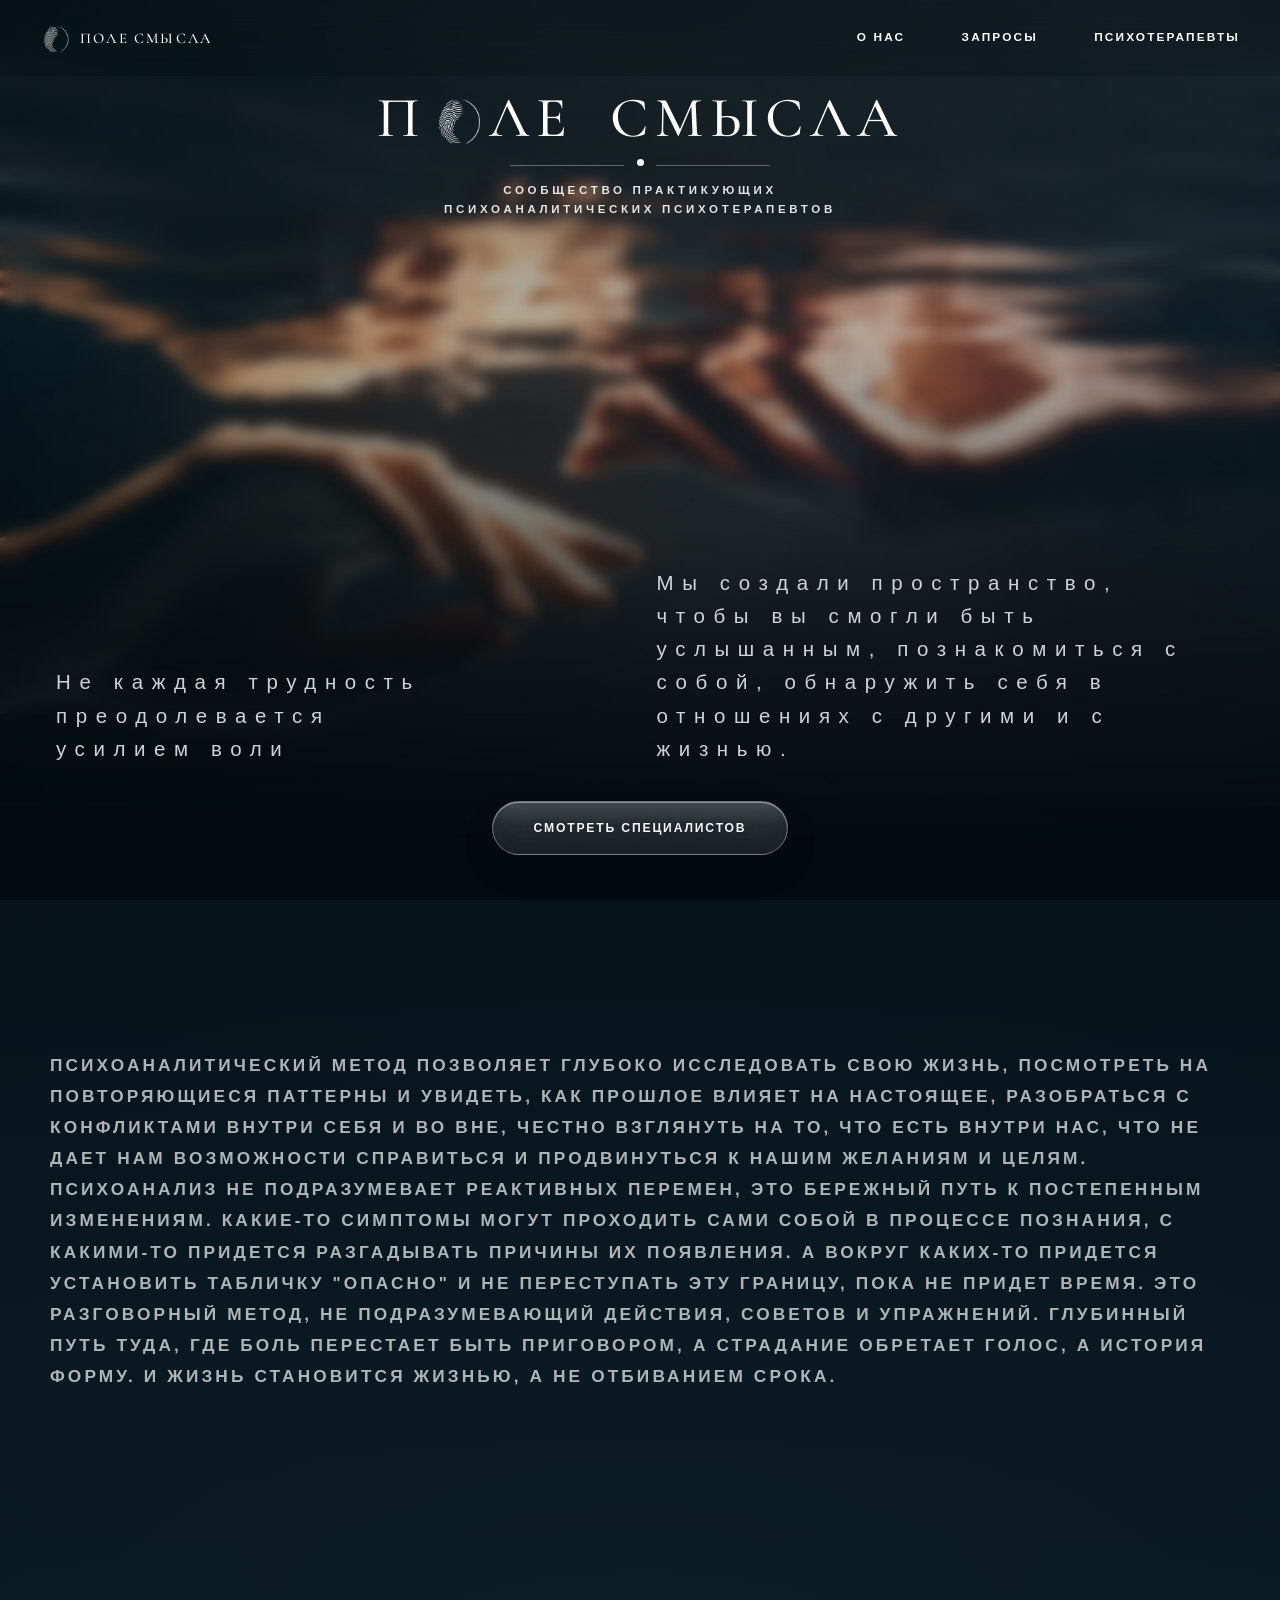
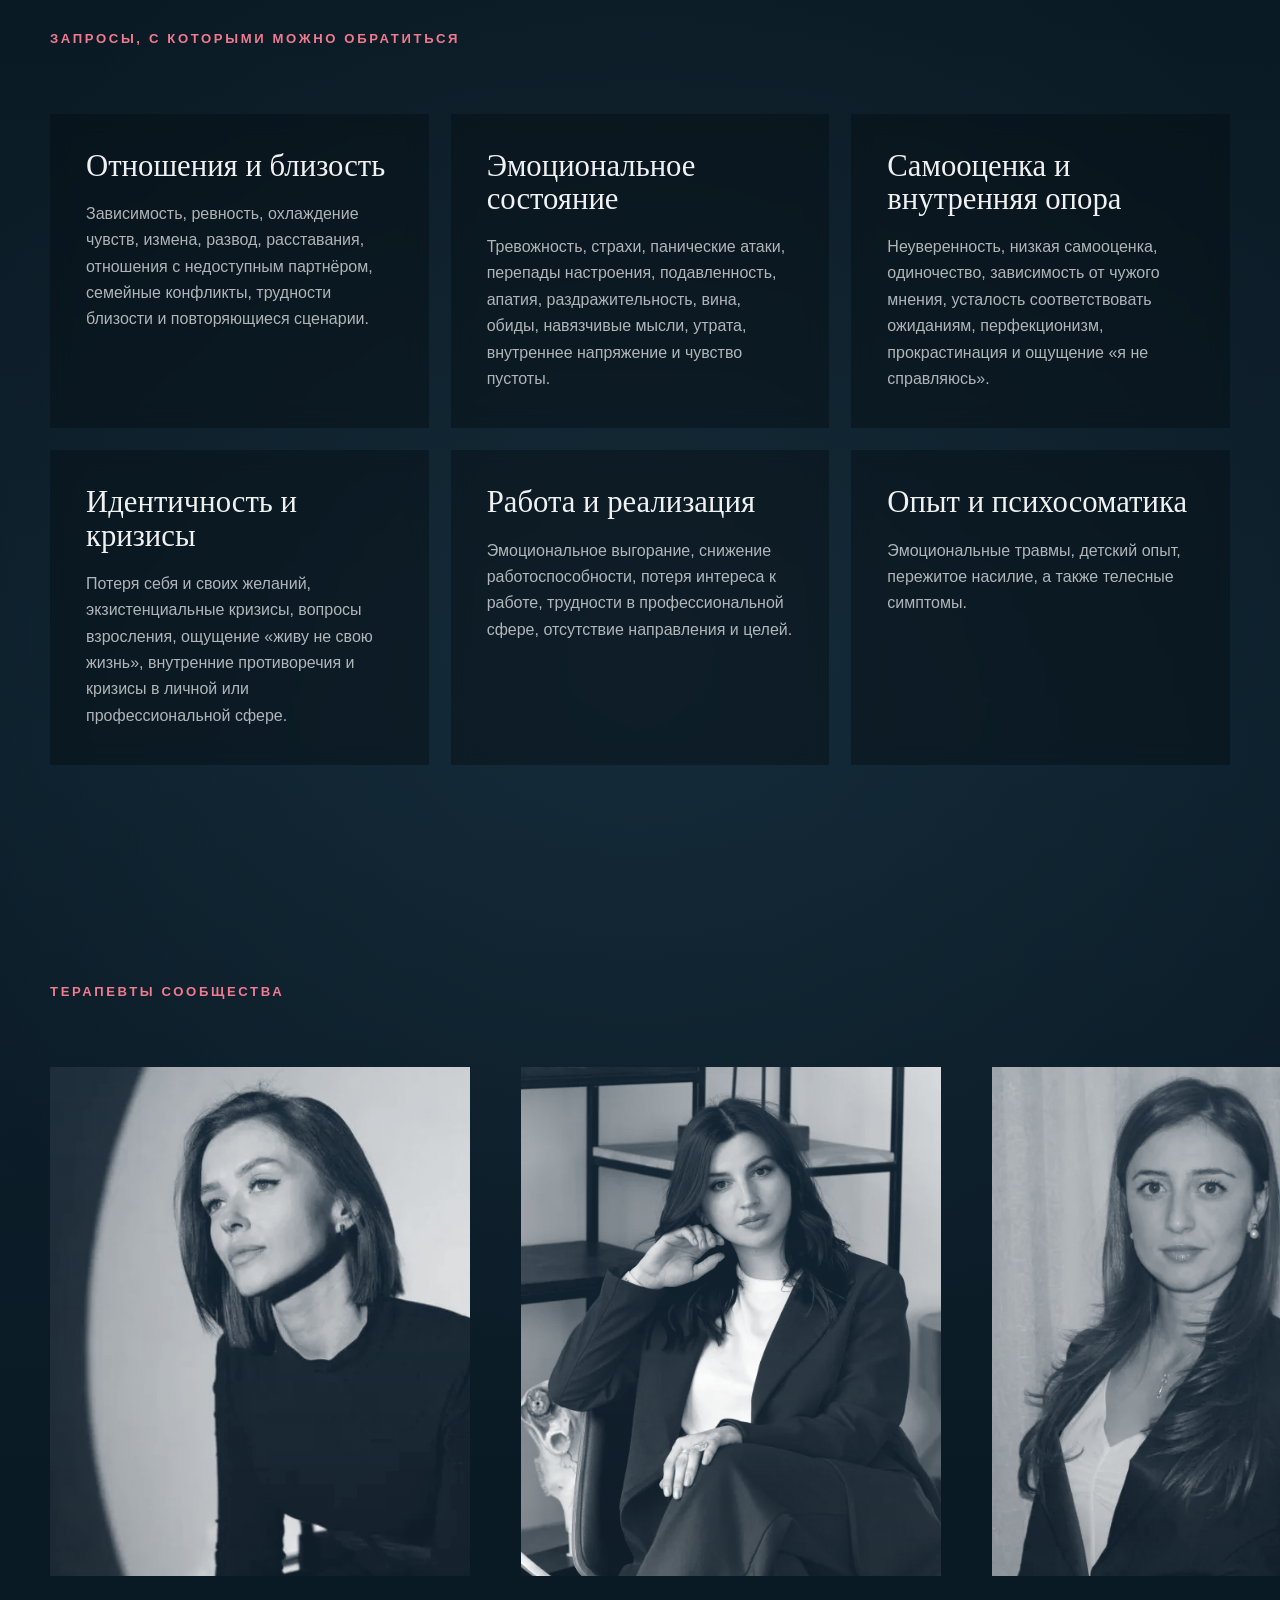
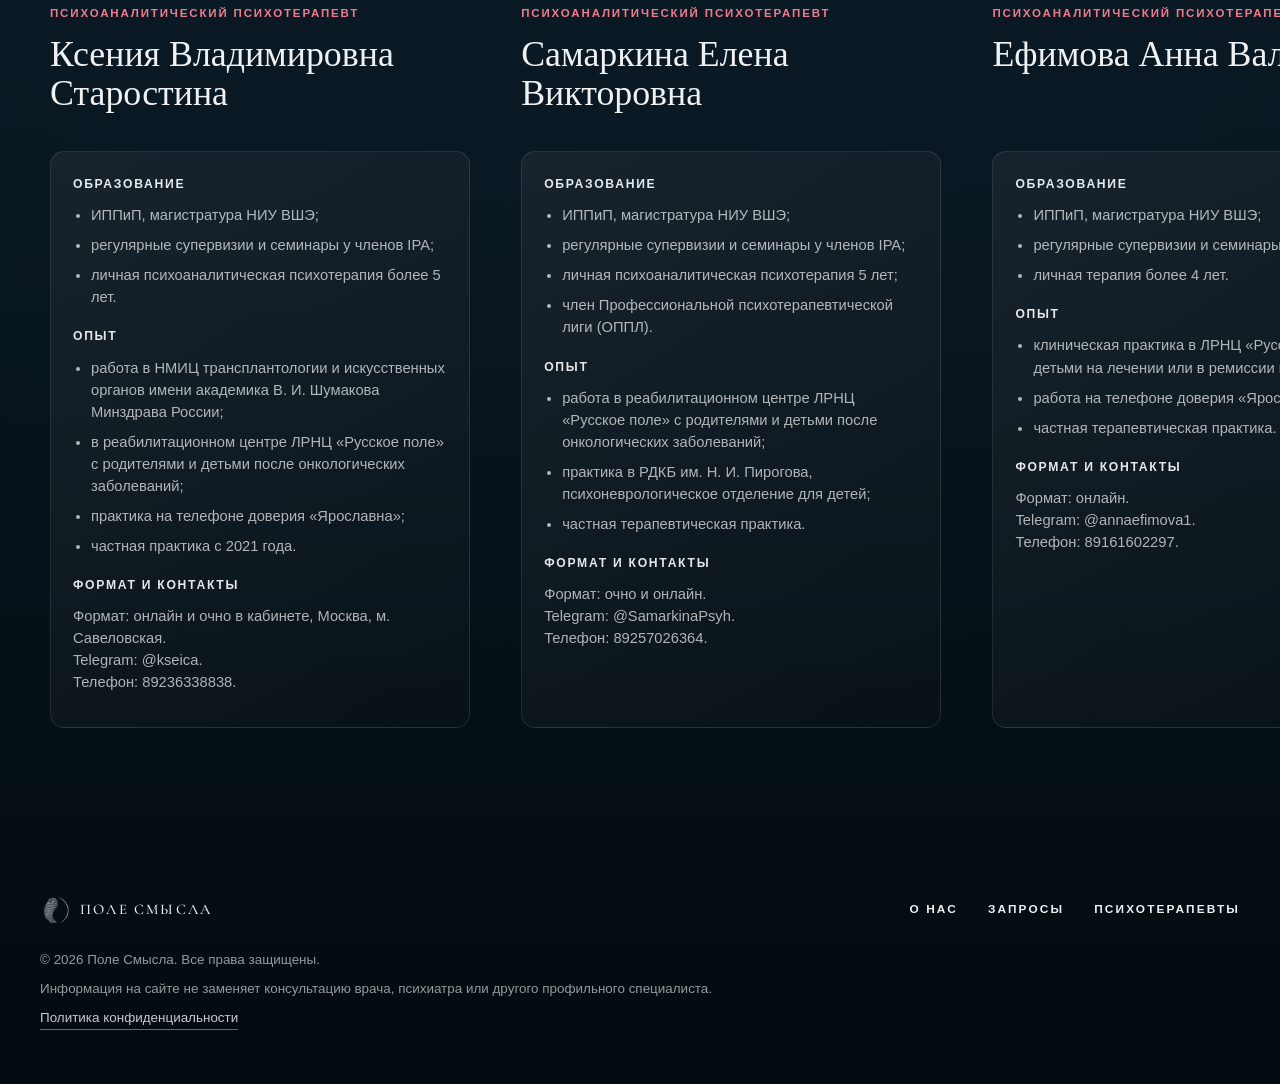
==== commit 578fea4a: "Fix GitHub Pages structure" ====
--- a/index.html
+++ b/index.html
@@ -5,7 +5,7 @@
     <meta name="viewport" content="width=device-width, initial-scale=1.0" />
     <meta
       name="description"
-      content="Поле смысла - сообщество практикующих психоаналитических психологов. Подбор специалиста, индивидуальная терапия, консультации и поддерживающие материалы."
+      content="Поле смысла - сообщество практикующих психоаналитических психотерапевтов. Подбор специалиста, индивидуальная терапия, консультации и поддерживающие материалы."
     />
     <meta name="theme-color" content="#030b10" />
     <title>Поле смысла - психоаналитические психологи</title>
@@ -58,7 +58,7 @@
       href="https://fonts.googleapis.com/css2?family=Cormorant+Garamond:wght@400;500;600&display=swap"
       rel="stylesheet"
     />
-    <link rel="stylesheet" href="styles.css?v=20260601-3" />
+    <link rel="stylesheet" href="styles.css?v=20260601-16" />
   </head>
   <body>
     <header class="site-header" data-header>
@@ -70,10 +70,7 @@
       <nav class="main-nav" data-nav aria-label="Основная навигация">
         <a href="#about">О нас</a>
         <a href="#specialties">Запросы</a>
-        <a href="#therapists">Терапевты</a>
-        <a href="#formats">Форматы</a>
-        <a href="#videos">Видео</a>
-        <a href="#contacts">Контакты</a>
+        <a href="#therapists">Психотерапевты</a>
       </nav>
 
       <button class="menu-toggle" type="button" data-menu-toggle aria-label="Открыть меню" aria-expanded="false">
@@ -133,90 +130,49 @@
         </div>
 
         <div class="hero-lockup" aria-label="Поле смысла">
-          <img class="logo-emblem" src="assets/optimized/logo-pole-smysla-transparent.png" alt="" width="160" height="160" />
-          <p class="logo-title">Поле смысла</p>
-          <p class="logo-subtitle">сообщество психоаналитических практикующих терапевтов</p>
-        </div>
-
-        <blockquote class="hero-quote">
-          <span aria-hidden="true">“</span>
+          <p class="logo-title">
+            <span class="logo-word">
+              <span>П</span><img class="logo-lettermark" src="assets/optimized/logo-pole-smysla-transparent.png" alt="" width="72" height="72" /><span>ле</span><span class="logo-word-gap">смысла</span>
+            </span>
+          </p>
+          <p class="logo-subtitle">сообщество практикующих психоаналитических психотерапевтов</p>
+        </div>
+
+        <div class="hero-statement" aria-label="О сообществе">
+          <p>Не каждая трудность преодолевается усилием воли</p>
           <p>
-            Сообщество практикующих психоаналитических психологов для тех, кто хочет
-            разобраться в отношениях, переживаниях, повторяющихся сценариях и себе.
+            Мы создали пространство, чтобы вы смогли быть услышанным,
+            познакомиться с собой, обнаружить себя в отношениях с другими и с жизнью.
           </p>
-          <cite>- Поле смысла</cite>
-        </blockquote>
-
-        <div class="hero-actions" aria-label="Основные действия">
-          <a class="button-link button-link-primary" href="#contacts">Подобрать терапевта</a>
+        </div>
+
+        <div class="hero-actions" aria-label="Основное действие">
           <a class="button-link" href="#therapists">Смотреть специалистов</a>
         </div>
 
       </section>
 
-      <section class="about section" id="about">
-        <div class="paint-mark" aria-hidden="true"></div>
-        <figure class="about-photo">
-          <picture>
-            <source
-              type="image/webp"
-              srcset="assets/optimized/about-notes-720.webp 720w, assets/optimized/about-notes.webp 1536w"
-              sizes="(max-width: 980px) 100vw, 520px"
-            />
-            <img
-              src="assets/about-notes.png"
-              alt="Заметки и спокойная рабочая атмосфера консультации"
-              loading="lazy"
-              decoding="async"
-            />
-          </picture>
-        </figure>
-
-        <div class="about-copy">
-          <p class="section-kicker">о сообществе</p>
-          <h1>Мы объединяем психологов, которые работают в психоаналитическом подходе.</h1>
-          <p>
-            В центре нашей работы - внимательное исследование внутренней жизни,
-            отношений, повторяющихся сценариев и того опыта, который продолжает
-            влиять на настоящее.
-          </p>
-          <p>
-            Мы помогаем подобрать специалиста под запрос и формат: разовая
-            консультация, регулярная индивидуальная терапия, онлайн-встречи или очная
-            работа.
-          </p>
-        </div>
-      </section>
-
-      <section class="approach section" id="approach">
-        <div class="wide-copy">
-          <p class="section-kicker">о подходе</p>
-          <h2>Мы не даём универсальных советов. Мы помогаем понять, как устроен ваш опыт и что в нём повторяется.</h2>
-        </div>
-
-        <div class="approach-list">
-          <article>
-            <span>01</span>
-            <h3>Бережная диагностика</h3>
-            <p>Сначала мы понимаем, что именно происходит: тревога, выгорание, отношения, самооценка или сложный переход.</p>
-          </article>
-          <article>
-            <span>02</span>
-            <h3>Понятные опоры</h3>
-            <p>Вы уносите не только инсайты, но и конкретные способы поддержать себя между встречами.</p>
-          </article>
-          <article>
-            <span>03</span>
-            <h3>Темп без насилия</h3>
-            <p>Мы двигаемся так, чтобы изменения были возможными, а не просто красивыми на бумаге.</p>
-          </article>
-        </div>
+      <section class="method-intro section" id="about">
+        <p>
+          Психоаналитический метод позволяет глубоко исследовать свою жизнь,
+          посмотреть на повторяющиеся паттерны и увидеть, как прошлое влияет
+          на настоящее, разобраться с конфликтами внутри себя и во вне, честно
+          взглянуть на то, что есть внутри нас, что не дает нам возможности
+          справиться и продвинуться к нашим желаниям и целям. Психоанализ
+          не подразумевает реактивных перемен, это бережный путь к постепенным
+          изменениям. Какие-то симптомы могут проходить сами собой в процессе
+          познания, с какими-то придется разгадывать причины их появления.
+          А вокруг каких-то придется установить табличку "опасно" и не
+          переступать эту границу, пока не придет время. Это разговорный метод,
+          не подразумевающий действия, советов и упражнений. Глубинный путь туда,
+          где боль перестает быть приговором, а страдание обретает голос,
+          а история форму. И жизнь становится жизнью, а не отбиванием срока.
+        </p>
       </section>
 
       <section class="specialties section" id="specialties">
         <div class="specialties-heading">
-          <p class="section-kicker">с чем работаем</p>
-          <h2>Запросы, с которыми можно обратиться к терапевтам сообщества.</h2>
+          <p class="section-kicker">Запросы, с которыми можно обратиться</p>
         </div>
 
         <div class="specialty-grid">
@@ -242,7 +198,7 @@
           </article>
           <article>
             <h3>Опыт и психосоматика</h3>
-            <p>Эмоциональные травмы, детский опыт, пережитое насилие, а также телесные симптомы, связанные с эмоциональным состоянием.</p>
+            <p>Эмоциональные травмы, детский опыт, пережитое насилие, а также телесные симптомы.</p>
           </article>
         </div>
       </section>
@@ -250,7 +206,6 @@
       <section class="therapists section" id="therapists">
         <div class="therapists-heading">
           <p class="section-kicker">терапевты сообщества</p>
-          <h2>Можно выбрать специалиста самостоятельно или попросить нас помочь с подбором.</h2>
         </div>
 
         <div class="therapist-grid" aria-label="Список терапевтов, прокручивается горизонтально">
@@ -262,12 +217,12 @@
                   srcset="assets/optimized/ksenia-starostina-520.webp 520w, assets/optimized/ksenia-starostina-900.webp 900w"
                   sizes="(max-width: 640px) 74vw, 360px"
                 />
-                <img src="assets/ksenia-starostina.jpg" alt="Ксения Старостина Владимировна" loading="lazy" decoding="async" />
-              </picture>
-            </figure>
-            <div class="therapist-copy">
-              <p class="therapist-role">психоаналитический психотерапевт</p>
-              <h3>Ксения Старостина Владимировна</h3>
+                <img src="assets/ksenia-starostina.jpg" alt="Ксения Владимировна Старостина" loading="lazy" decoding="async" />
+              </picture>
+            </figure>
+            <div class="therapist-copy">
+              <p class="therapist-role">психоаналитический психотерапевт</p>
+              <h3>Ксения Владимировна Старостина</h3>
               <div class="therapist-details">
                 <div>
                   <h4>Образование</h4>
@@ -280,9 +235,9 @@
                 <div>
                   <h4>Опыт</h4>
                   <ul>
-                    <li>НМИЦ трансплантологии и искусственных органов имени академика В. И. Шумакова Минздрава России;</li>
-                    <li>реабилитационный центр «Русское поле»;</li>
-                    <li>телефон доверия «Ярославна»;</li>
+                    <li>работа в НМИЦ трансплантологии и искусственных органов имени академика В. И. Шумакова Минздрава России;</li>
+                    <li>в реабилитационном центре ЛРНЦ «Русское поле» с родителями и детьми после онкологических заболеваний;</li>
+                    <li>практика на телефоне доверия «Ярославна»;</li>
                     <li>частная практика с 2021 года.</li>
                   </ul>
                 </div>
@@ -378,12 +333,12 @@
                   srcset="assets/optimized/tatyana-kubrina-520.webp 520w, assets/optimized/tatyana-kubrina-900.webp 900w"
                   sizes="(max-width: 640px) 74vw, 360px"
                 />
-                <img src="assets/tatyana-kubrina.jpg" alt="Татьяна Кубрина Николаевна" loading="lazy" decoding="async" />
-              </picture>
-            </figure>
-            <div class="therapist-copy">
-              <p class="therapist-role">психоаналитический психотерапевт</p>
-              <h3>Татьяна Кубрина Николаевна</h3>
+                <img src="assets/tatyana-kubrina.jpg" alt="Кубрина Татьяна Николаевна" loading="lazy" decoding="async" />
+              </picture>
+            </figure>
+            <div class="therapist-copy">
+              <p class="therapist-role">психоаналитический психотерапевт</p>
+              <h3>Кубрина Татьяна Николаевна</h3>
               <div class="therapist-details">
                 <div>
                   <h4>Образование</h4>
@@ -418,12 +373,12 @@
                   srcset="assets/optimized/ksenia-burkova-520.webp 520w, assets/optimized/ksenia-burkova-900.webp 900w"
                   sizes="(max-width: 640px) 74vw, 360px"
                 />
-                <img src="assets/ksenia-burkova.jpg" alt="Ксения Буркова Юрьевна" loading="lazy" decoding="async" />
+                <img src="assets/ksenia-burkova.jpg" alt="Буркова Ксения Юрьевна" loading="lazy" decoding="async" />
               </picture>
             </figure>
             <div class="therapist-copy">
               <p class="therapist-role">клинический психолог, психоаналитический психотерапевт</p>
-              <h3>Ксения Буркова Юрьевна</h3>
+              <h3>Буркова Ксения Юрьевна</h3>
               <div class="therapist-details">
                 <div>
                   <h4>Образование</h4>
@@ -480,12 +435,12 @@
                   srcset="assets/optimized/alsu-bekish-520.webp 520w, assets/optimized/alsu-bekish-900.webp 900w"
                   sizes="(max-width: 640px) 74vw, 360px"
                 />
-                <img src="assets/alsu-bekish.jpg" alt="Алсу Бекиш Ильгизовна" loading="lazy" decoding="async" />
-              </picture>
-            </figure>
-            <div class="therapist-copy">
-              <p class="therapist-role">психоаналитический психотерапевт</p>
-              <h3>Алсу Бекиш Ильгизовна</h3>
+                <img src="assets/alsu-bekish.jpg" alt="Бекиш Алсу Ильгизовна" loading="lazy" decoding="async" />
+              </picture>
+            </figure>
+            <div class="therapist-copy">
+              <p class="therapist-role">психоаналитический психотерапевт</p>
+              <h3>Бекиш Алсу Ильгизовна</h3>
               <div class="therapist-details">
                 <div>
                   <h4>Образование</h4>
@@ -513,206 +468,6 @@
         </div>
       </section>
 
-      <section class="formats section" id="formats">
-        <div class="formats-heading">
-          <p class="section-kicker">форматы взаимодействия</p>
-          <h2>Можно начать с одной встречи, выбрать регулярную терапию или попросить нас подобрать специалиста.</h2>
-        </div>
-
-        <div class="format-grid">
-          <article>
-            <h2>Индивиду&shy;альные сессии</h2>
-            <p>Регулярная работа с терапевтом онлайн или очно. Обычно 50 минут, раз в неделю.</p>
-            <a href="#contacts">Подобрать</a>
-          </article>
-          <article>
-            <h2>Разовая консуль&shy;тация</h2>
-            <p>Одна встреча, чтобы сформулировать запрос, увидеть возможный фокус и понять, какой специалист подойдёт.</p>
-            <a href="#contacts">Обсудить запрос</a>
-          </article>
-          <article>
-            <h2>Видео и практики</h2>
-            <p>Будущий раздел с короткими видео, упражнениями и разбором частых тем.</p>
-            <a href="#videos">Смотреть раздел</a>
-          </article>
-        </div>
-      </section>
-
-      <section class="process section" id="process">
-        <div class="process-heading">
-          <p class="section-kicker">как проходит работа</p>
-          <h2>Сначала мы создаём ясность, потом ищем шаги, которые можно выдержать.</h2>
-        </div>
-
-        <div class="process-steps" aria-label="Этапы работы">
-          <article>
-            <span>1</span>
-            <h3>Первый контакт</h3>
-            <p>Вы коротко описываете запрос, а я отвечаю, подхожу ли по теме и какой формат будет уместнее.</p>
-          </article>
-          <article>
-            <span>2</span>
-            <h3>Первая встреча</h3>
-            <p>Мы уточняем историю, договариваемся о цели и темпе. Никаких тестов на правильность ваших чувств.</p>
-          </article>
-          <article>
-            <span>3</span>
-            <h3>Регулярная работа</h3>
-            <p>Отслеживаем изменения, собираем новые способы опоры и бережно проверяем, что правда помогает.</p>
-          </article>
-        </div>
-      </section>
-
-      <section class="videos section" id="videos">
-        <div class="video-head">
-          <div class="video-intro">
-            <p class="section-kicker">продукты</p>
-            <h2>Видео и практики для самостоятельной поддержки</h2>
-            <p>
-              Короткие ролики можно смотреть в своём темпе: практики, разборы
-              частых состояний и мягкие упражнения между консультациями.
-            </p>
-          </div>
-
-          <div class="filter-tabs" role="tablist" aria-label="Фильтр видео">
-            <button class="is-active" type="button" data-filter="all">Все</button>
-            <button type="button" data-filter="practice">Практики</button>
-            <button type="button" data-filter="talk">Разборы</button>
-          </div>
-        </div>
-
-        <div class="video-grid">
-          <article class="video-card" data-category="talk">
-            <div class="video-frame">
-              <picture>
-                <source
-                  type="image/webp"
-                  srcset="assets/optimized/video-anxiety-720.webp 720w, assets/optimized/video-anxiety.webp 1672w"
-                  sizes="(max-width: 980px) 100vw, 376px"
-                />
-                <img src="assets/video-anxiety.png" alt="Превью видео о тревоге" loading="lazy" decoding="async" />
-              </picture>
-              <button class="video-play" type="button" data-video-button aria-label="Открыть видео Как справляться с тревогой">
-                <svg viewBox="0 0 24 24" aria-hidden="true">
-                  <path d="M9 7v10l8-5z" />
-                </svg>
-              </button>
-            </div>
-            <span>12:40</span>
-            <h3>Как справляться с тревогой</h3>
-          </article>
-
-          <article class="video-card" data-category="practice">
-            <div class="video-frame">
-              <picture>
-                <source
-                  type="image/webp"
-                  srcset="assets/optimized/video-grounding-720.webp 720w, assets/optimized/video-grounding.webp 1672w"
-                  sizes="(max-width: 980px) 100vw, 376px"
-                />
-                <img src="assets/video-grounding.png" alt="Превью практики заземления" loading="lazy" decoding="async" />
-              </picture>
-              <button class="video-play" type="button" data-video-button aria-label="Открыть видео Практика заземления">
-                <svg viewBox="0 0 24 24" aria-hidden="true">
-                  <path d="M9 7v10l8-5z" />
-                </svg>
-              </button>
-            </div>
-            <span>08:15</span>
-            <h3>Практика заземления</h3>
-          </article>
-
-          <article class="video-card" data-category="practice">
-            <div class="video-frame">
-              <picture>
-                <source
-                  type="image/webp"
-                  srcset="assets/optimized/video-compassion-720.webp 720w, assets/optimized/video-compassion.webp 1672w"
-                  sizes="(max-width: 980px) 100vw, 376px"
-                />
-                <img
-                  src="assets/video-compassion.png"
-                  alt="Превью видео о бережном разговоре с собой"
-                  loading="lazy"
-                  decoding="async"
-                />
-              </picture>
-              <button class="video-play" type="button" data-video-button aria-label="Открыть видео Как бережно говорить с собой">
-                <svg viewBox="0 0 24 24" aria-hidden="true">
-                  <path d="M9 7v10l8-5z" />
-                </svg>
-              </button>
-            </div>
-            <span>10:05</span>
-            <h3>Как бережно говорить с собой</h3>
-          </article>
-        </div>
-      </section>
-
-      <section class="reviews section">
-        <p class="section-kicker">отзывы</p>
-        <div class="review-grid">
-          <blockquote>
-            <p>“После консультаций стало понятнее, где я правда устала, а где просто привыкла себя подгонять.”</p>
-          </blockquote>
-          <blockquote>
-            <p>“Очень спокойная атмосфера. Не было ощущения, что меня оценивают или торопят.”</p>
-          </blockquote>
-        </div>
-      </section>
-
-      <section class="faq section" id="faq">
-        <div class="faq-copy">
-          <p class="section-kicker">частые вопросы</p>
-          <h2>Перед первой встречей нормально хотеть больше определённости.</h2>
-        </div>
-
-        <div class="faq-list">
-          <details>
-            <summary>Можно ли прийти, если я не могу сформулировать запрос?</summary>
-            <p>Да. Иногда первая задача как раз в том, чтобы отделить усталость, тревогу, отношения и ожидания других людей друг от друга.</p>
-          </details>
-          <details>
-            <summary>Вы работаете онлайн?</summary>
-            <p>Да, можно выбрать онлайн-встречу. Важно только спокойное место, где вы сможете говорить без спешки и постоянных отвлечений.</p>
-          </details>
-          <details>
-            <summary>Сколько встреч понадобится?</summary>
-            <p>Это зависит от запроса. После первой консультации можно договориться о коротком фокусном формате или о более регулярной работе.</p>
-          </details>
-        </div>
-      </section>
-
-      <section class="contact section" id="contacts">
-        <div class="contact-copy">
-          <p class="section-kicker">контакты</p>
-          <h2>Напишите, если хотите подобрать терапевта или задать вопрос о формате.</h2>
-          <p>Опишите коротко, что сейчас важно. Мы поможем сориентироваться и предложим подходящего специалиста сообщества.</p>
-          <div class="contact-links" data-contact-links aria-label="Контакты">
-            <a class="is-selected" href="https://t.me/" target="_blank" rel="noreferrer">Telegram</a>
-            <a href="https://wa.me/" target="_blank" rel="noreferrer">WhatsApp</a>
-            <a href="mailto:hello@example.com">Email</a>
-          </div>
-        </div>
-
-        <form class="contact-form" data-contact-form>
-          <label>
-            <span>Имя</span>
-            <input type="text" name="name" autocomplete="name" required />
-          </label>
-          <label>
-            <span>Телефон или Telegram</span>
-            <input type="text" name="contact" autocomplete="tel" required />
-          </label>
-          <label>
-            <span>Что важно обсудить?</span>
-            <textarea name="message" rows="4" maxlength="500" data-message-field></textarea>
-            <small class="field-hint"><span data-message-count>0</span>/500 символов</small>
-          </label>
-          <button type="submit">Отправить</button>
-          <p class="form-status" data-form-status role="status" aria-live="polite"></p>
-        </form>
-      </section>
     </main>
 
     <footer class="site-footer">
@@ -724,8 +479,7 @@
         <nav aria-label="Навигация в подвале">
           <a href="#about">О нас</a>
           <a href="#specialties">Запросы</a>
-          <a href="#therapists">Терапевты</a>
-          <a href="#formats">Форматы</a>
+          <a href="#therapists">Психотерапевты</a>
         </nav>
       </div>
       <div class="footer-legal">
@@ -735,18 +489,6 @@
       </div>
     </footer>
 
-    <div class="video-modal" data-video-modal hidden>
-      <div class="modal-panel" role="dialog" aria-modal="true" aria-labelledby="video-modal-title">
-        <button class="modal-close" type="button" data-modal-close aria-label="Закрыть окно">
-          <svg viewBox="0 0 24 24" aria-hidden="true">
-            <path d="M6 6l12 12M18 6 6 18" />
-          </svg>
-        </button>
-        <h2 id="video-modal-title">Видео скоро появится</h2>
-        <p data-video-modal-copy>Когда ролики будут готовы, сюда можно подключить YouTube, Vimeo или локальные видеофайлы.</p>
-      </div>
-    </div>
-
-    <script src="script.js?v=20260601-3"></script>
+    <script src="script.js?v=20260601-16"></script>
   </body>
 </html>
--- a/styles.css
+++ b/styles.css
@@ -95,8 +95,8 @@
   align-items: center;
   width: 100%;
   min-height: 76px;
-  padding-right: max(var(--page-pad), calc((100vw - 1300px) / 2));
-  padding-left: max(var(--page-pad), calc((100vw - 1300px) / 2));
+  padding-right: var(--page-pad);
+  padding-left: var(--page-pad);
   color: var(--paper);
 }
 
@@ -113,19 +113,19 @@
 .brand {
   display: inline-flex;
   align-items: center;
-  gap: 14px;
+  gap: 10px;
   font-family: "Cormorant Garamond", Cormorant, Georgia, "Times New Roman", serif;
   font-weight: 500;
-  font-size: clamp(1.08rem, 1.55vw, 1.45rem);
-  letter-spacing: 0.18em;
+  font-size: clamp(0.92rem, 1.12vw, 1.18rem);
+  letter-spacing: 0.15em;
   text-transform: uppercase;
   white-space: nowrap;
 }
 
 .brand-mark {
   flex: 0 0 auto;
-  width: 38px;
-  height: 38px;
+  width: 30px;
+  height: 30px;
   border-radius: 50%;
   filter: invert(1);
   object-fit: contain;
@@ -144,38 +144,66 @@
 .hero-lockup {
   position: relative;
   z-index: 3;
-  width: min(760px, 92vw);
+  width: min(720px, 92vw);
   margin: 150px auto 88px;
   text-align: center;
 }
 
 .logo-title {
-  margin: 0 auto 18px;
+  display: grid;
+  justify-items: center;
+  gap: 0.24em;
+  margin: 0 auto 12px;
   color: var(--paper);
   font-family: "Cormorant Garamond", Cormorant, Georgia, "Times New Roman", serif;
   font-weight: 500;
-  font-size: clamp(2.1rem, 5vw, 4.4rem);
-  letter-spacing: clamp(0.18em, 1.1vw, 0.34em);
+  font-size: clamp(2.1rem, 4.45vw, 4.05rem);
+  letter-spacing: clamp(0.1em, 0.52vw, 0.2em);
   line-height: 1;
   text-transform: uppercase;
 }
 
+.logo-word {
+  display: inline-flex;
+  align-items: center;
+  justify-content: center;
+  line-height: 1;
+  white-space: nowrap;
+}
+
+.logo-word > span {
+  display: inline-block;
+}
+
+.logo-word-gap {
+  margin-left: clamp(0.48em, 2.9vw, 0.94em);
+}
+
+.logo-lettermark {
+  width: 0.9em;
+  height: 0.9em;
+  margin: 0 0.1em 0 0.12em;
+  filter: invert(1);
+  object-fit: contain;
+  transform: translateY(0.015em);
+}
+
 .logo-subtitle {
-  width: min(640px, 100%);
+  width: min(460px, 100%);
   margin: 0 auto;
   color: rgba(255, 255, 255, 0.88);
-  font-size: clamp(0.72rem, 1.2vw, 0.92rem);
+  font-size: clamp(0.6rem, 0.9vw, 0.72rem);
   font-weight: 700;
-  letter-spacing: 0.28em;
+  letter-spacing: 0.32em;
   line-height: 1.65;
   text-transform: uppercase;
 }
 
 .logo-title::after {
   display: block;
-  width: 130px;
+  width: min(260px, 42vw);
   height: 1px;
-  margin: 22px auto 0;
+  margin: 4px auto 0;
   background:
     linear-gradient(90deg, rgba(255, 255, 255, 0.32) 0 44%, transparent 44% 56%, rgba(255, 255, 255, 0.32) 56% 100%);
   content: "";
@@ -185,7 +213,7 @@
   display: block;
   width: 7px;
   height: 7px;
-  margin: -24px auto 16px;
+  margin: -19px auto 15px;
   border-radius: 50%;
   background: var(--paper);
   content: "";
@@ -266,15 +294,15 @@
   background:
     linear-gradient(
       180deg,
-      rgba(5, 8, 10, 0.44) 0%,
-      rgba(5, 8, 10, 0.28) 38%,
-      rgba(5, 8, 10, 0.78) 72%,
+      rgba(5, 8, 10, 0.36) 0%,
+      rgba(5, 8, 10, 0.2) 38%,
+      rgba(5, 8, 10, 0.68) 72%,
       #030b10 94%,
       #030b10 100%
     ),
-    rgba(5, 8, 10, 0.18);
-  backdrop-filter: blur(12px);
-  -webkit-backdrop-filter: blur(12px);
+    rgba(5, 8, 10, 0.12);
+  backdrop-filter: blur(7px);
+  -webkit-backdrop-filter: blur(7px);
 }
 
 .hero + .section {
@@ -354,6 +382,44 @@
   color: rgba(255, 255, 255, 0.92);
   font-style: normal;
   font-weight: 800;
+}
+
+.hero-statement {
+  position: relative;
+  z-index: 3;
+  display: grid;
+  grid-template-columns: minmax(0, 0.72fr) minmax(0, 1fr);
+  gap: clamp(42px, 15vw, 210px);
+  align-items: end;
+  width: min(1180px, calc(100% - 72px));
+  margin: auto auto 0;
+  color: rgba(255, 255, 255, 0.88);
+  text-align: left;
+}
+
+.hero-statement p {
+  max-width: 520px;
+  margin: 0;
+  color: rgba(238, 242, 244, 0.86);
+  font-family: Arial, Helvetica, ui-sans-serif, system-ui, -apple-system, BlinkMacSystemFont, "Segoe UI", sans-serif;
+  font-size: clamp(0.86rem, 1.6vw, 1.35rem);
+  font-style: normal;
+  font-weight: 400;
+  letter-spacing: 0.42em;
+  line-height: 1.62;
+}
+
+.hero-statement p:nth-child(2) {
+  max-width: 630px;
+  text-align: left;
+}
+
+.text-ribbon {
+  display: inline;
+  padding: 0 0.08em 0.04em;
+  background: rgba(78, 116, 154, 0.68);
+  -webkit-box-decoration-break: clone;
+  box-decoration-break: clone;
 }
 
 .hero-actions {
@@ -667,6 +733,41 @@
 .about-copy p:not(.section-kicker) {
   max-width: 580px;
   font-size: 1.04rem;
+}
+
+.method-intro {
+  display: grid;
+  gap: clamp(24px, 3vw, 38px);
+  max-width: var(--max);
+  margin-right: auto;
+  margin-left: auto;
+  padding-top: clamp(94px, 12vw, 150px);
+  padding-bottom: clamp(84px, 10vw, 132px);
+}
+
+.method-intro p {
+  max-width: none;
+  margin: 0;
+  color: rgba(238, 242, 244, 0.72);
+  font-family: Arial, Helvetica, ui-sans-serif, system-ui, -apple-system, BlinkMacSystemFont, "Segoe UI", sans-serif;
+  font-size: clamp(0.92rem, 1.35vw, 1.12rem);
+  font-style: normal;
+  font-weight: 600;
+  letter-spacing: 0.18em;
+  line-height: 1.8;
+  text-transform: uppercase;
+}
+
+.method-intro .section-kicker {
+  max-width: none;
+  color: #f07b8e;
+  font-family: Arial, Helvetica, ui-sans-serif, system-ui, -apple-system, BlinkMacSystemFont, "Segoe UI", sans-serif;
+  font-size: clamp(0.92rem, 1.45vw, 1.12rem);
+  font-style: normal;
+  font-weight: 800;
+  letter-spacing: 0.22em;
+  line-height: 1.3;
+  text-transform: uppercase;
 }
 
 .wide-copy {
@@ -844,6 +945,7 @@
 
 .therapists-heading {
   width: min(calc(100% - (var(--page-pad) * 2)), var(--max));
+  max-width: none;
   margin-right: auto;
   margin-left: auto;
 }
@@ -1763,6 +1865,8 @@
 
 /* Final neutral liquid-glass controls */
 .hero {
+  display: flex;
+  flex-direction: column;
   min-height: 100svh;
 }
 
@@ -1903,6 +2007,7 @@
   }
 
   .about,
+  .method-intro,
   .video-head,
   .contact {
     grid-template-columns: 1fr;
@@ -1922,6 +2027,10 @@
 
   .about-photo {
     height: 520px;
+  }
+
+  .method-intro p:nth-child(even) {
+    margin-left: 0;
   }
 }
 
@@ -1981,14 +2090,18 @@
 
   .hero-lockup {
     margin-top: 46px;
-    margin-bottom: 54px;
+    margin-bottom: 0;
     width: calc(100vw - 28px);
     max-width: calc(100vw - 28px);
   }
 
   .logo-title {
     font-size: clamp(1.55rem, 8vw, 2.2rem);
-    letter-spacing: 0.18em;
+    letter-spacing: 0.12em;
+  }
+
+  .logo-word-gap {
+    margin-left: 0.44em;
   }
 
   .logo-subtitle {
@@ -2003,6 +2116,35 @@
   .hero-quote {
     width: calc(100vw - 28px);
     max-width: calc(100vw - 28px);
+  }
+
+  .hero-statement {
+    grid-template-columns: 1fr;
+    gap: 22px;
+    width: calc(100vw - 56px);
+    margin-top: clamp(120px, 24vh, 220px);
+    text-align: left;
+  }
+
+  .hero-statement p {
+    max-width: 100%;
+    font-size: clamp(2.2rem, 11vw, 4rem);
+    letter-spacing: 0;
+    line-height: 1.04;
+    text-align: left;
+  }
+
+  .hero-statement p:nth-child(2) {
+    text-align: left;
+  }
+
+  .method-intro {
+    gap: 32px;
+  }
+
+  .method-intro p {
+    font-size: clamp(0.82rem, 3.4vw, 0.96rem);
+    line-height: 1.78;
   }
 
   .hero-quote p {
@@ -2241,14 +2383,69 @@
   background: transparent;
 }
 
+.hero::after {
+  background:
+    linear-gradient(
+      180deg,
+      rgba(5, 8, 10, 0.36) 0%,
+      rgba(5, 8, 10, 0.2) 38%,
+      rgba(5, 8, 10, 0.68) 72%,
+      #030b10 94%,
+      #030b10 100%
+    ),
+    rgba(5, 8, 10, 0.12);
+  backdrop-filter: blur(7px);
+  -webkit-backdrop-filter: blur(7px);
+}
+
+.hero {
+  display: flex;
+  flex-direction: column;
+  min-height: 100svh;
+  padding: clamp(28px, 5vh, 54px) 20px clamp(32px, 5vh, 52px);
+}
+
+.hero-lockup {
+  margin: clamp(34px, 5vh, 58px) auto 0;
+}
+
+.hero-statement {
+  margin-top: auto;
+}
+
+.hero-actions {
+  margin-top: clamp(28px, 4vh, 46px);
+}
+
 @media (max-width: 640px) {
   .hero {
     min-height: 100svh;
+    padding-top: 92px;
+    padding-bottom: 56px;
     background-image: url("assets/optimized/hero-water-bg-900.webp");
   }
 
   .hero::before {
     background: transparent;
+  }
+
+  .hero-lockup {
+    margin-top: 14px;
+    margin-bottom: 0;
+  }
+
+  .hero-statement {
+    grid-template-columns: 1fr;
+    gap: 22px;
+    width: calc(100vw - 56px);
+    margin-top: auto;
+  }
+
+  .hero-statement p {
+    max-width: 100%;
+    font-size: clamp(0.82rem, 3.7vw, 1rem);
+    letter-spacing: 0.24em;
+    line-height: 1.62;
   }
 
   .contact-links {
